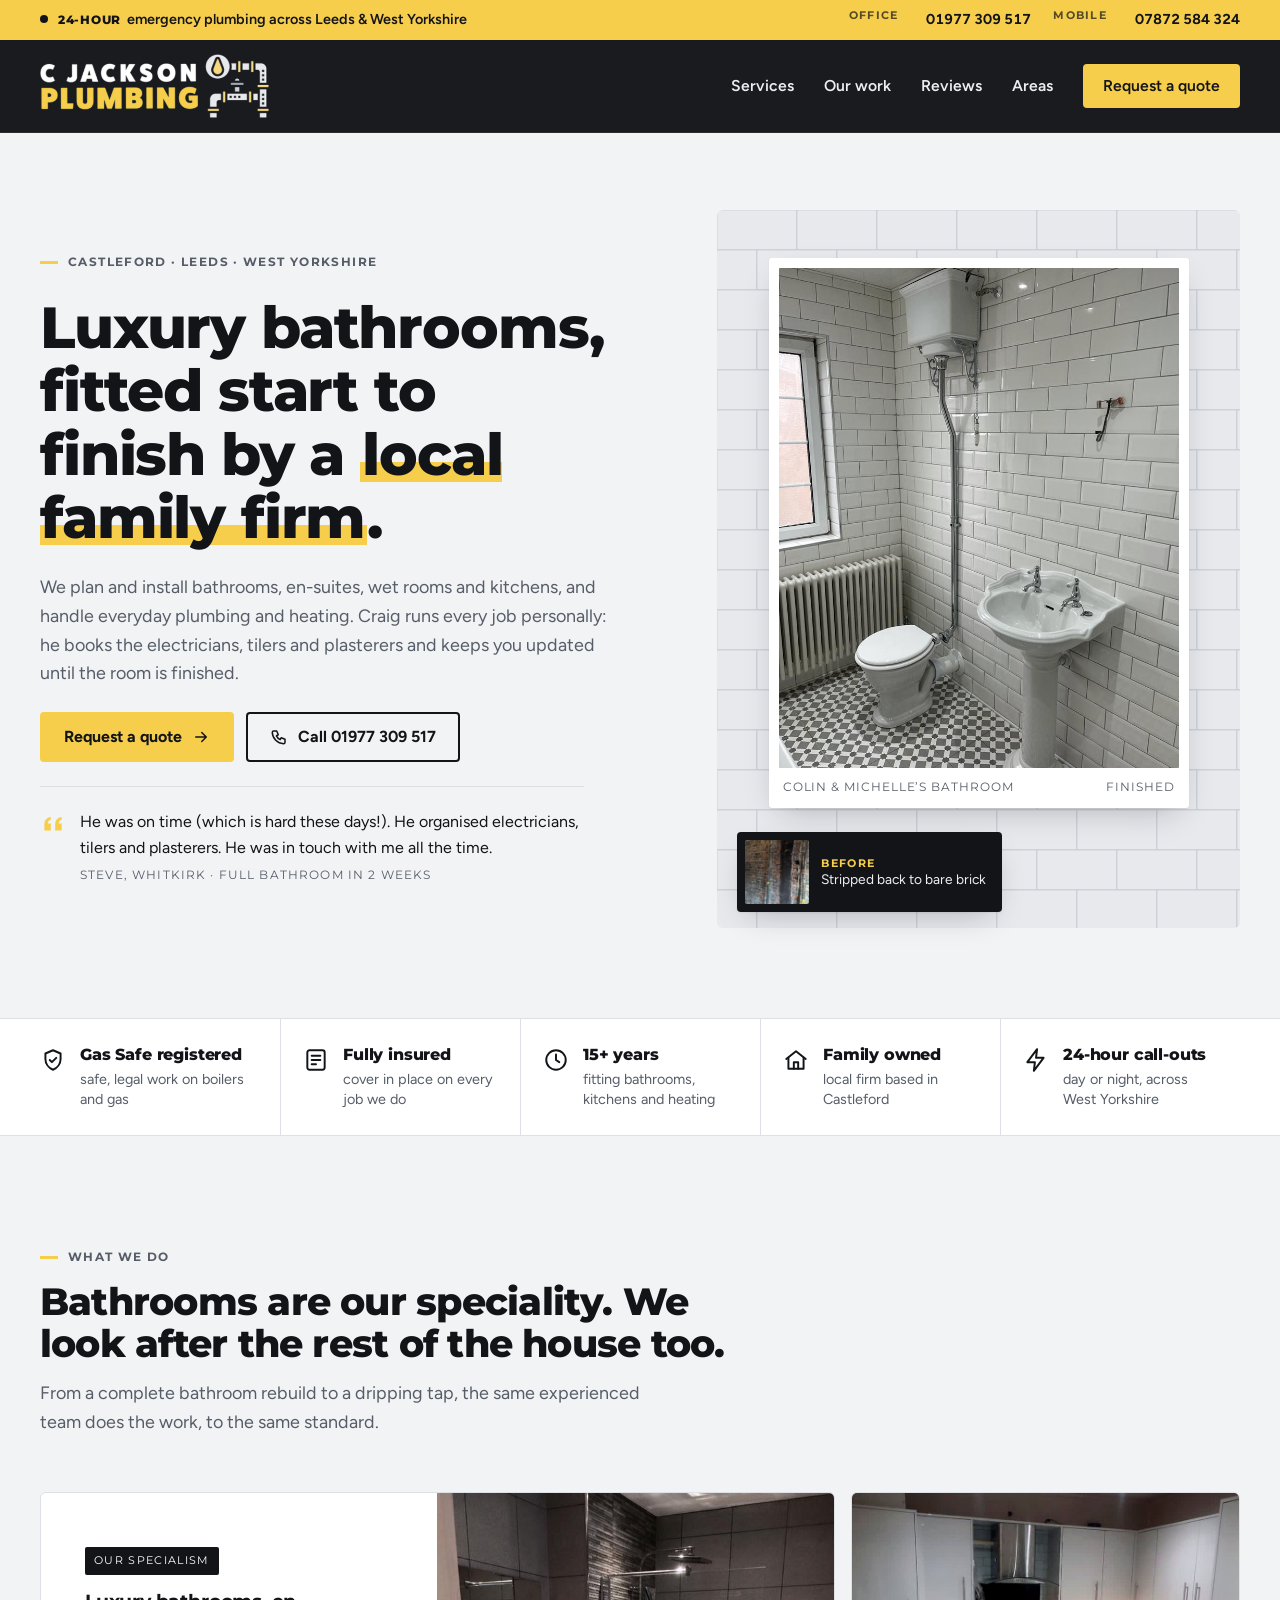
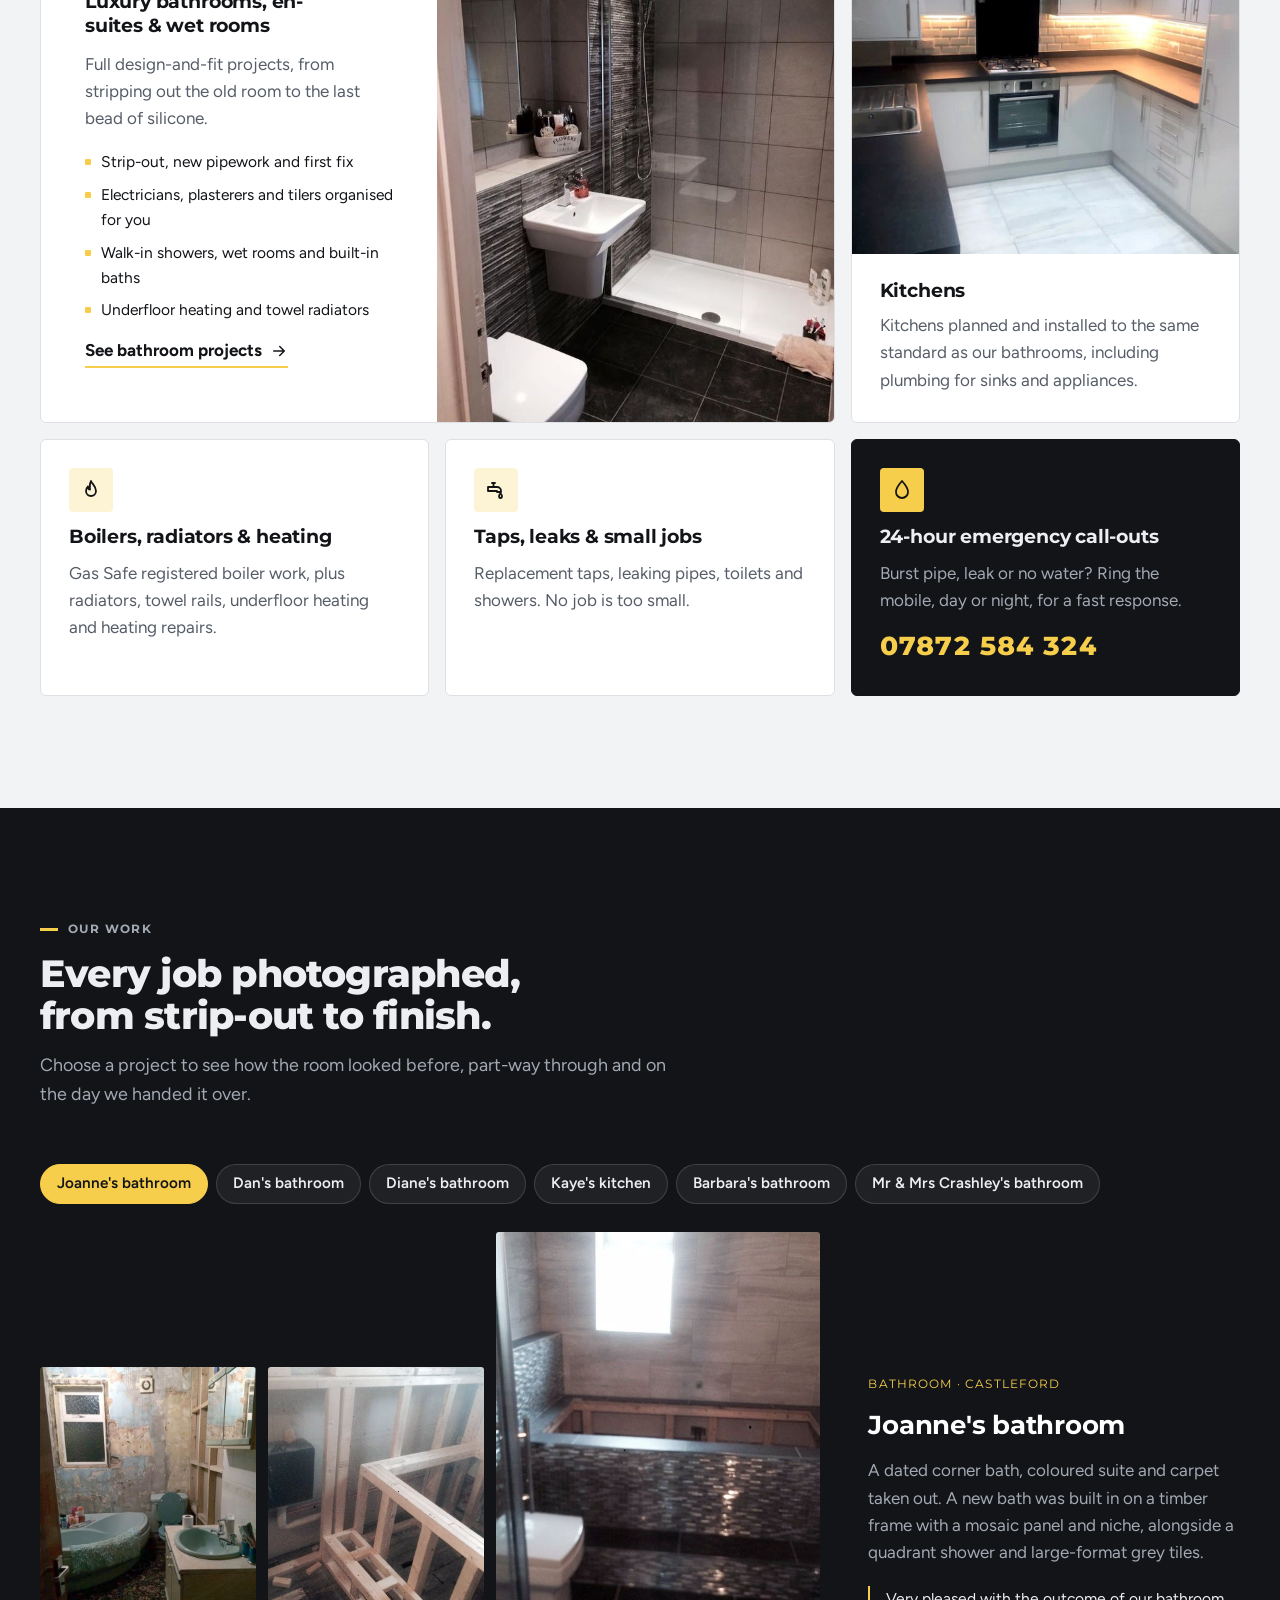
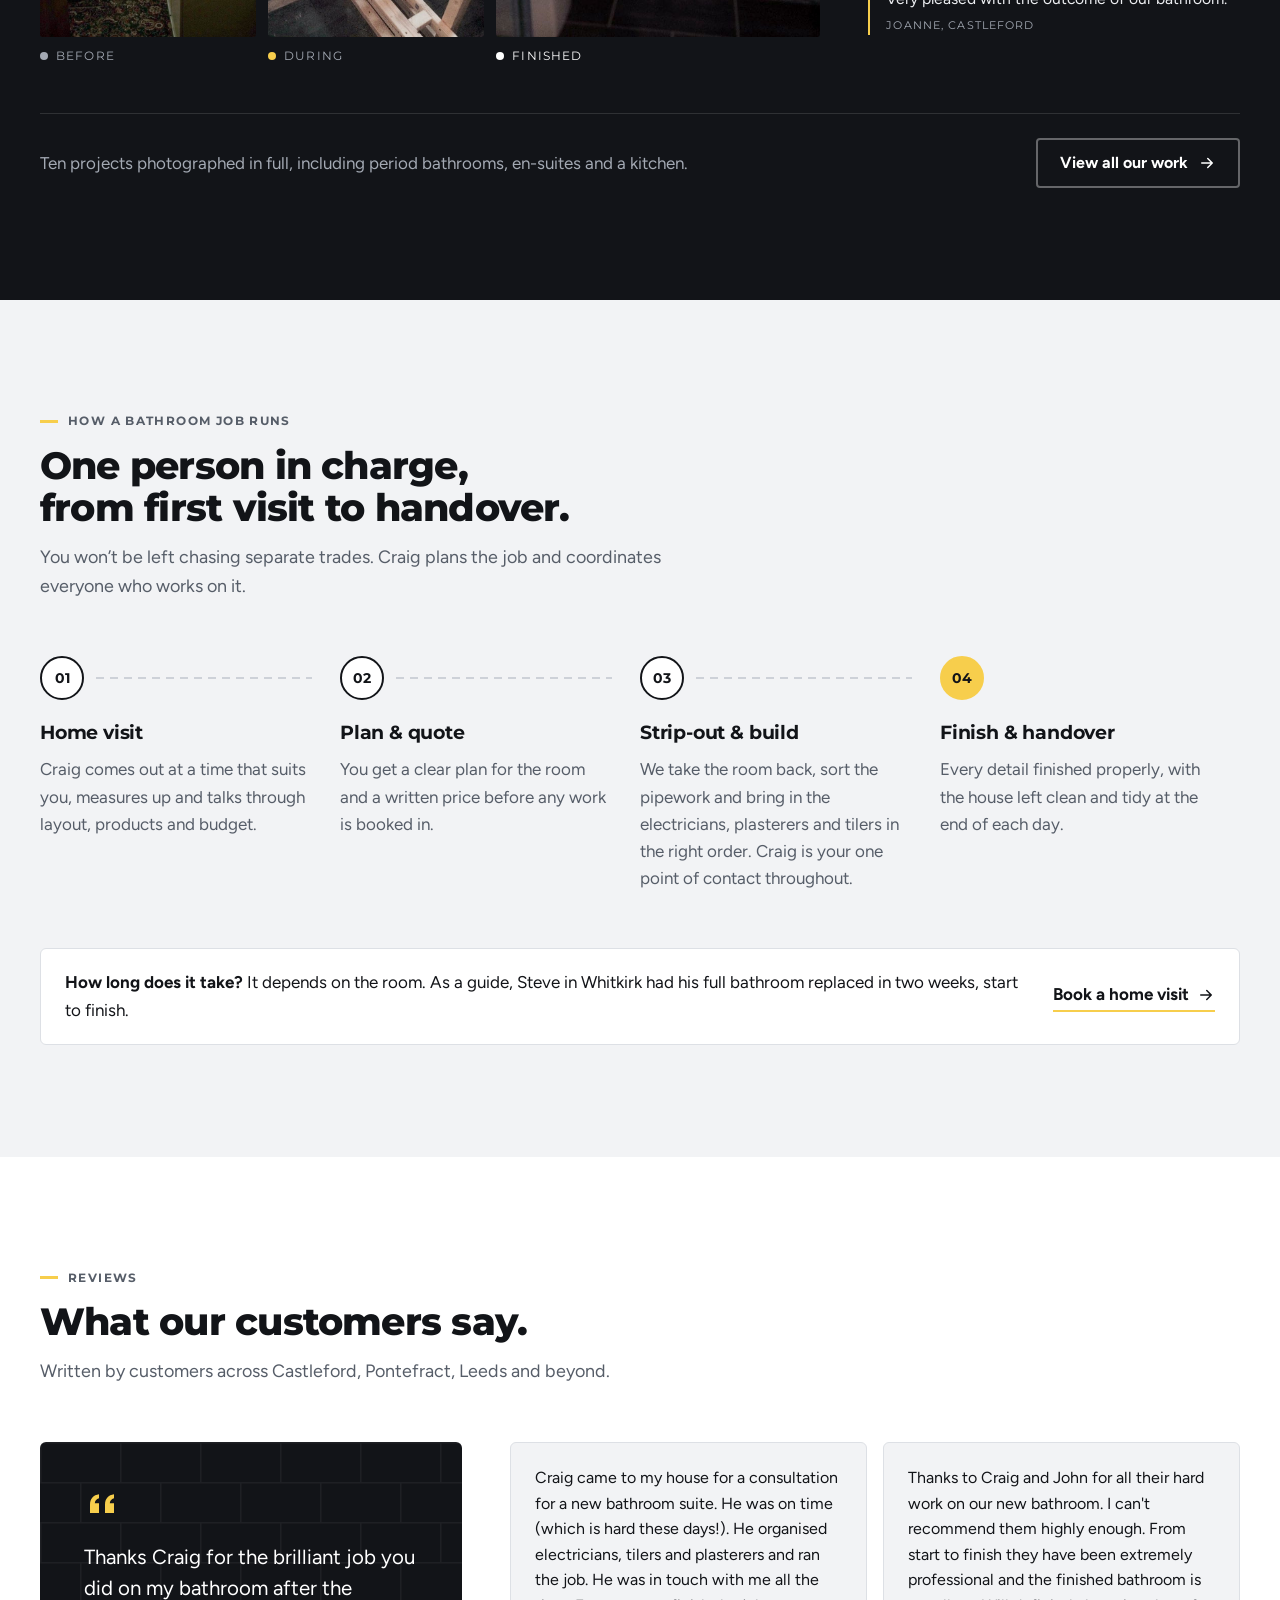
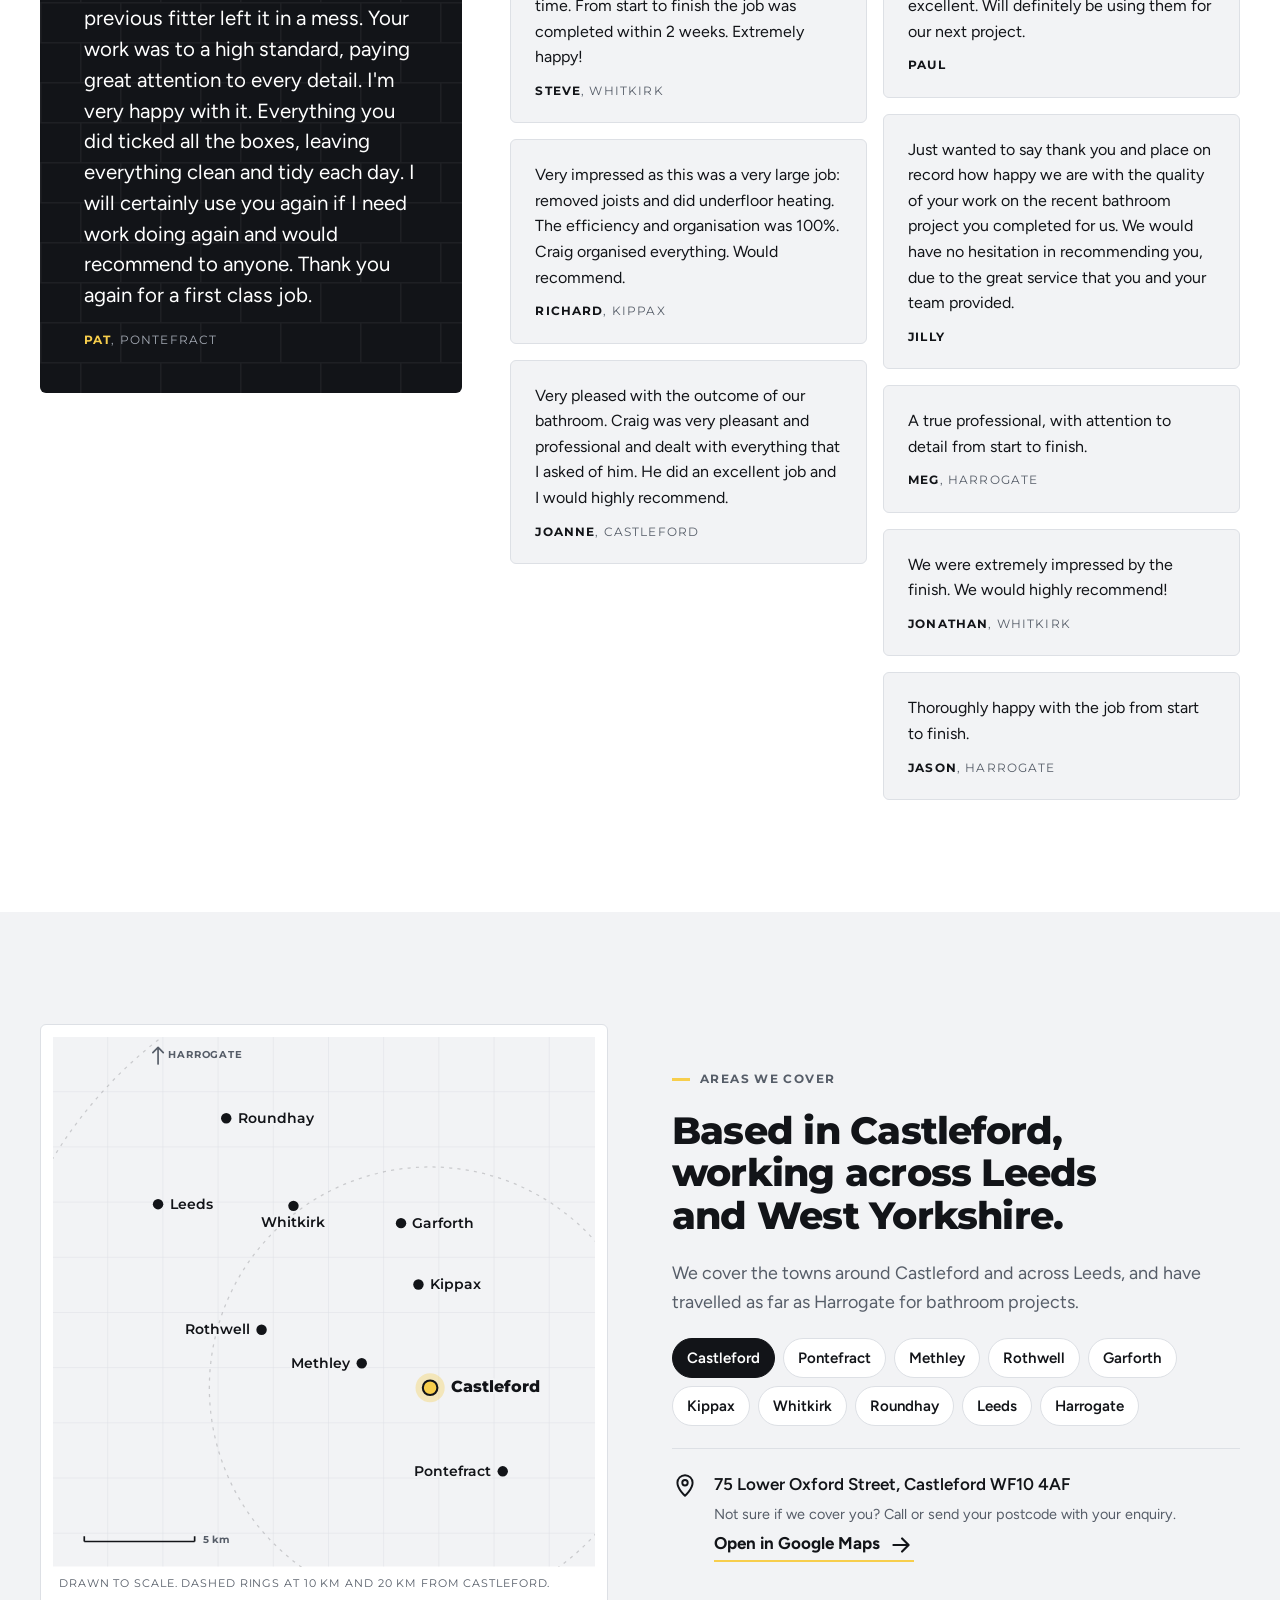
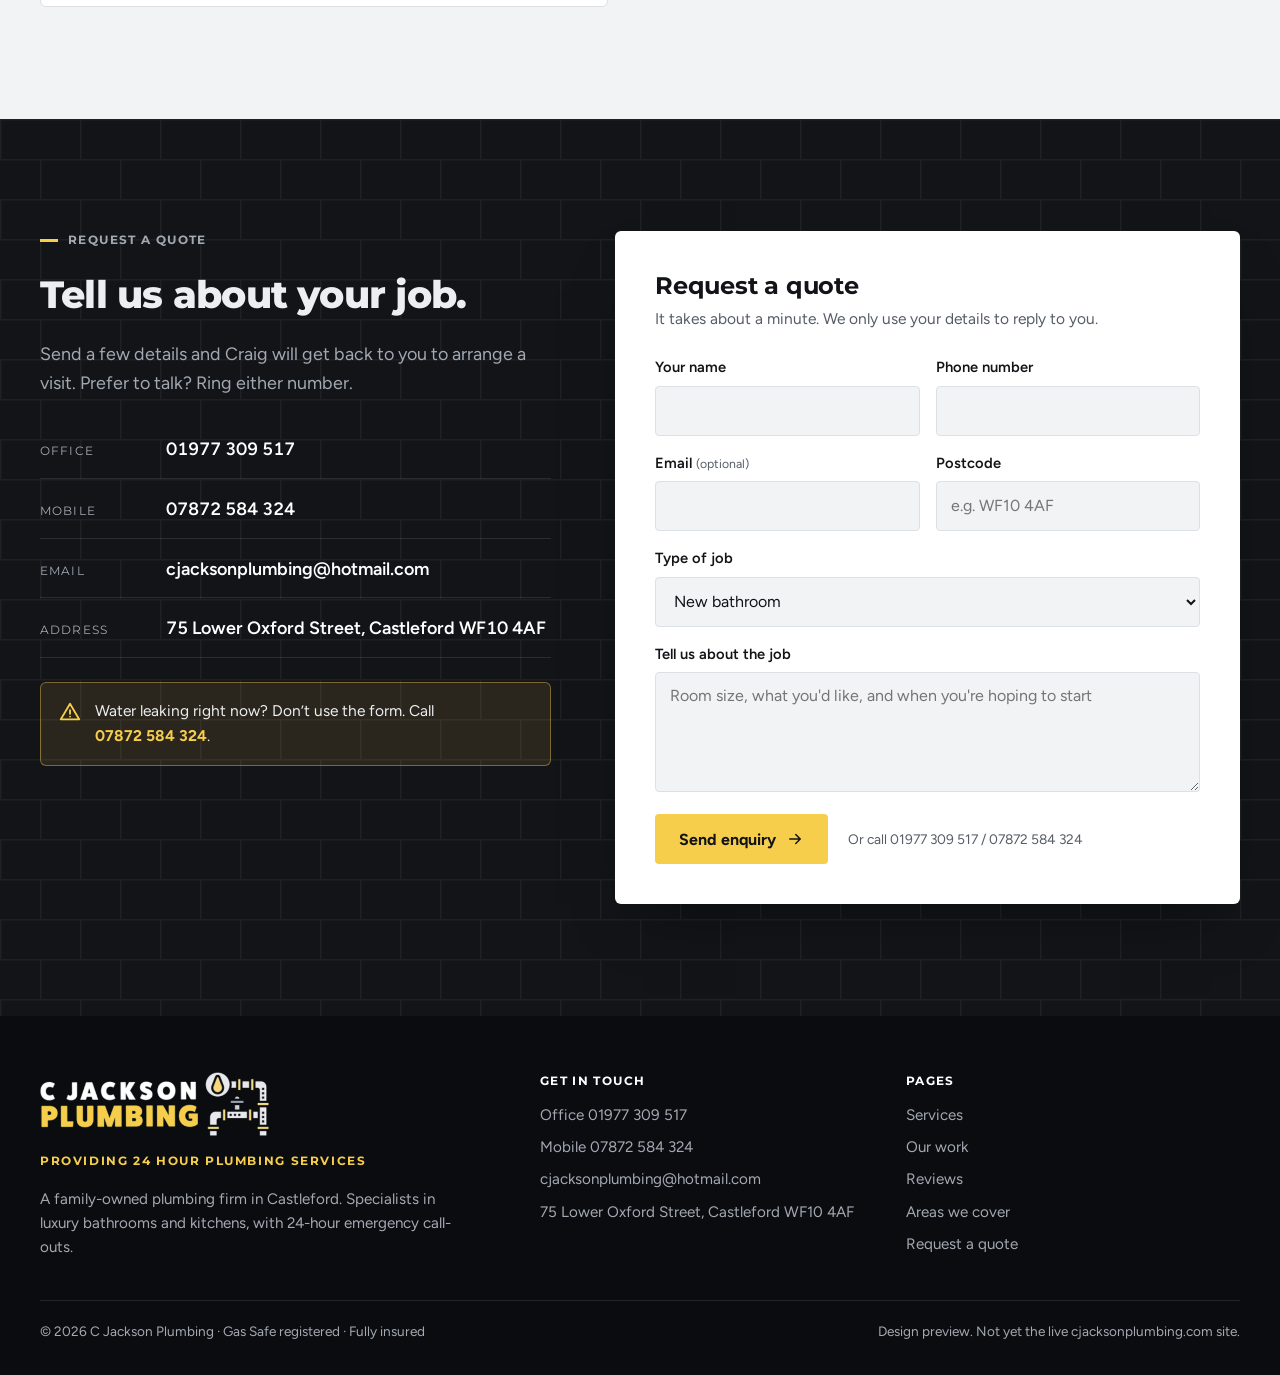
==== index.html @ 9cddb0a6 "C Jackson Plumbing website redesign preview Two-page static site: homepage and work gallery, built a" ====
<!doctype html>
<html lang="en-GB">
<head>
<meta charset="utf-8">
<meta name="viewport" content="width=device-width, initial-scale=1, viewport-fit=cover">
<title>C Jackson Plumbing | Bathroom Fitters &amp; Plumbers in Castleford and Leeds</title>
<meta name="description" content="Family-owned plumbers in Castleford specialising in luxury bathrooms, en-suites, wet rooms and kitchens. Gas Safe registered and fully insured, with over 15 years of experience and 24-hour emergency call-outs across Leeds and West Yorkshire.">
<meta name="theme-color" content="#121418">
<!-- Design preview: remove the robots line below when this goes live on cjacksonplumbing.com -->
<meta name="robots" content="noindex, nofollow">
<link rel="preconnect" href="https://fonts.googleapis.com">
<link rel="preconnect" href="https://fonts.gstatic.com" crossorigin>
<link rel="stylesheet" href="https://fonts.googleapis.com/css2?family=Montserrat:wght@600;700;800&family=Figtree:wght@400;500;600;700&display=swap">
<link rel="icon" type="image/png" sizes="32x32" href="img/brand/favicon-32.png">
<link rel="apple-touch-icon" href="img/brand/icon-180.png">
<meta property="og:type" content="website">
<meta property="og:site_name" content="C Jackson Plumbing">
<meta property="og:title" content="C Jackson Plumbing | Bathroom Fitters &amp; Plumbers in Castleford and Leeds">
<meta property="og:description" content="Family-owned plumbers in Castleford specialising in luxury bathrooms, en-suites, wet rooms and kitchens. Gas Safe registered and fully insured, with over 15 years of experience and 24-hour emergency call-outs across Leeds and West Yorkshire.">
<meta property="og:image" content="https://moodfilms.github.io/cjackson-plumbing-preview/img/brand/og-image.jpg">
<meta property="og:image:width" content="1200">
<meta property="og:image:height" content="630">
<meta name="twitter:card" content="summary_large_image">
<link rel="stylesheet" href="styles.css">
<script type="application/ld+json">{"@context": "https://schema.org", "@type": "Plumber", "name": "C Jackson Plumbing", "url": "https://www.cjacksonplumbing.com/", "telephone": "+441977309517", "email": "cjacksonplumbing@hotmail.com", "description": "Family-owned plumbing firm specialising in luxury bathrooms and kitchens, providing 24-hour emergency plumbing across Leeds and West Yorkshire.", "logo": "https://www.cjacksonplumbing.com/img/brand/cjackson-logo-full.png", "image": "https://www.cjacksonplumbing.com/img/brand/og-image.jpg", "address": {"@type": "PostalAddress", "streetAddress": "75 Lower Oxford Street", "addressLocality": "Castleford", "postalCode": "WF10 4AF", "addressCountry": "GB"}, "openingHoursSpecification": [{"@type": "OpeningHoursSpecification", "dayOfWeek": ["Monday", "Tuesday", "Wednesday", "Thursday", "Friday", "Saturday", "Sunday"], "opens": "00:00", "closes": "23:59"}], "areaServed": ["Castleford", "Pontefract", "Methley", "Rothwell", "Garforth", "Kippax", "Roundhay", "Whitkirk", "Leeds", "West Yorkshire"], "review": [{"@type": "Review", "author": {"@type": "Person", "name": "Pat"}, "reviewBody": "Thanks Craig for the brilliant job you did on my bathroom after the previous fitter left it in a mess. Your work was to a high standard, paying great attention to every detail. I'm very happy with it. Everything you did ticked all the boxes, leaving everything clean and tidy each day. I will certainly use you again if I need work doing again and would recommend to anyone. Thank you again for a first class job."}, {"@type": "Review", "author": {"@type": "Person", "name": "Steve"}, "reviewBody": "Craig came to my house for a consultation for a new bathroom suite. He was on time (which is hard these days!). He organised electricians, tilers and plasterers and ran the job. He was in touch with me all the time. From start to finish the job was completed within 2 weeks. Extremely happy!"}, {"@type": "Review", "author": {"@type": "Person", "name": "Richard"}, "reviewBody": "Very impressed as this was a very large job: removed joists and did underfloor heating. The efficiency and organisation was 100%. Craig organised everything. Would recommend."}]}</script>
</head>
<body>
<div class="topbar">
  <div class="wrap">
    <p class="topbar-msg"><span class="pulse" aria-hidden="true"></span><strong>24-hour</strong>emergency plumbing<span class="hide-sm"> across Leeds &amp; West Yorkshire</span></p>
    <p class="topbar-lines"><span class="hide-sm">Office</span><a class="hide-sm" href="tel:+441977309517">01977 309 517</a> <span class="hide-sm">Mobile</span><a href="tel:+447872584324">07872 584 324</a></p>
  </div>
</div>
<header class="site-header">
  <div class="wrap">
    <a class="logo" href="index.html" aria-label="C Jackson Plumbing, home"><img src="img/brand/cjackson-logo.png" alt="C Jackson Plumbing" width="847" height="237"></a>
    <button class="menu-btn" type="button" aria-expanded="false" aria-controls="site-nav" aria-label="Open menu"><svg viewBox="0 0 24 24" fill="none" stroke="currentColor" stroke-width="2" stroke-linecap="round" aria-hidden="true"><path d="M4 7h16M4 12h16M4 17h16"/></svg></button>
    <nav class="site-nav" id="site-nav" aria-label="Main">
      <a href="#services">Services</a>
      <a href="work.html">Our work</a>
      <a href="#reviews">Reviews</a>
      <a href="#areas">Areas</a>
      <a class="btn btn--brass" href="#contact">Request a quote</a>
    </nav>
  </div>
</header>
<main>
<section class="hero">
  <div class="wrap">
    <div class="hero-copy">
      <span class="eyebrow">Castleford &middot; Leeds &middot; West Yorkshire</span>
      <h1>Luxury bathrooms, fitted start to finish by a <em>local family firm</em>.</h1>
      <p class="hero-lead">We plan and install bathrooms, en-suites, wet rooms and kitchens, and handle everyday plumbing and heating. Craig runs every job personally: he books the electricians, tilers and plasterers and keeps you updated until the room is finished.</p>
      <div class="hero-actions">
        <a class="btn btn--brass" href="#contact">Request a quote <svg viewBox="0 0 24 24" fill="none" stroke="currentColor" stroke-width="2" stroke-linecap="round" stroke-linejoin="round" aria-hidden="true"><path d="M5 12h14M13 6l6 6-6 6"/></svg></a>
        <a class="btn btn--line" href="tel:+441977309517"><svg viewBox="0 0 24 24" fill="none" stroke="currentColor" stroke-width="2" stroke-linecap="round" stroke-linejoin="round" aria-hidden="true"><path d="M5 4h4l2 5-2.5 1.5a11 11 0 0 0 5 5L15 13l5 2v4a2 2 0 0 1-2 2A16 16 0 0 1 3 6a2 2 0 0 1 2-2"/></svg>Call 01977 309 517</a>
      </div>
      <figure class="hero-quote">
        <svg viewBox="0 0 24 24" fill="currentColor" aria-hidden="true"><path d="M4 18v-5.5C4 8.4 6.3 6 10 5.5v2.6C8.2 8.6 7.3 9.8 7.2 11.5H10V18H4Zm10 0v-5.5c0-4.1 2.3-6.5 6-7v2.6c-1.8.5-2.7 1.7-2.8 3.4H20V18h-6Z"/></svg>
        <blockquote style="margin:0"><p>He was on time (which is hard these days!). He organised electricians, tilers and plasterers. He was in touch with me all the time.</p>
        <cite>Steve, Whitkirk &middot; full bathroom in 2 weeks</cite></blockquote>
      </figure>
    </div>
    <div class="hero-wall">
      <figure class="hero-photo">
        <img src="img/colin-michelle-after.jpg" alt="Period-style bathroom with white metro tiles, high-level cistern, column radiator and patterned floor" width="768" height="1024">
        <figcaption><span>Colin &amp; Michelle&rsquo;s bathroom</span><span>Finished</span></figcaption>
      </figure>
      <div class="hero-before">
        <img src="img/colin-michelle-before.jpg" alt="The same room stripped back to bare brick before work began" width="800" height="600">
        <span><b>Before</b>Stripped back to bare brick</span>
      </div>
    </div>
  </div>
</section>

<section class="trust" aria-label="Accreditations and why customers choose us">
  <div class="wrap">
    <ul>
      <li><svg viewBox="0 0 24 24" fill="none" stroke="currentColor" stroke-width="1.8" stroke-linecap="round" stroke-linejoin="round" aria-hidden="true"><path d="M12 3 5 6v5c0 4.5 3 8.4 7 10 4-1.6 7-5.5 7-10V6l-7-3Z"/><path d="m9 12 2 2 4-4"/></svg><strong>Gas Safe registered</strong><span>safe, legal work on boilers and gas</span></li>
      <li><svg viewBox="0 0 24 24" fill="none" stroke="currentColor" stroke-width="1.8" stroke-linecap="round" stroke-linejoin="round" aria-hidden="true"><rect x="4" y="3" width="16" height="18" rx="2"/><path d="M8 8h8M8 12h8M8 16h4"/></svg><strong>Fully insured</strong><span>cover in place on every job we do</span></li>
      <li><svg viewBox="0 0 24 24" fill="none" stroke="currentColor" stroke-width="1.8" stroke-linecap="round" stroke-linejoin="round" aria-hidden="true"><circle cx="12" cy="12" r="9"/><path d="M12 7v5l3 2"/></svg><strong>15+ years</strong><span>fitting bathrooms, kitchens and heating</span></li>
      <li><svg viewBox="0 0 24 24" fill="none" stroke="currentColor" stroke-width="1.8" stroke-linecap="round" stroke-linejoin="round" aria-hidden="true"><path d="M3 11 12 4l9 7"/><path d="M5 10v10h14V10"/><path d="M10 20v-6h4v6"/></svg><strong>Family owned</strong><span>local firm based in Castleford</span></li>
      <li><svg viewBox="0 0 24 24" fill="none" stroke="currentColor" stroke-width="1.8" stroke-linecap="round" stroke-linejoin="round" aria-hidden="true"><path d="M13 2 4 14h7l-1 8 9-12h-7z"/></svg><strong>24-hour call-outs</strong><span>day or night, across West Yorkshire</span></li>
    </ul>
  </div>
</section>

<section class="band" id="services">
  <div class="wrap">
    <div class="section-head">
      <span class="eyebrow">What we do</span>
      <h2>Bathrooms are our speciality. We look after the rest of the house too.</h2>
      <p>From a complete bathroom rebuild to a dripping tap, the same experienced team does the work, to the same standard.</p>
    </div>
    <div class="services">
      <article class="service service--feature">
        <div class="service-body">
          <span class="tag">Our specialism</span>
          <h3>Luxury bathrooms, en-suites &amp; wet rooms</h3>
          <p>Full design-and-fit projects, from stripping out the old room to the last bead of silicone.</p>
          <ul>
            <li>Strip-out, new pipework and first fix</li>
            <li>Electricians, plasterers and tilers organised for you</li>
            <li>Walk-in showers, wet rooms and built-in baths</li>
            <li>Underfloor heating and towel radiators</li>
          </ul>
          <a class="text-link" href="work.html">See bathroom projects <svg viewBox="0 0 24 24" fill="none" stroke="currentColor" stroke-width="2" stroke-linecap="round" stroke-linejoin="round" aria-hidden="true"><path d="M5 12h14M13 6l6 6-6 6"/></svg></a>
        </div>
        <img src="img/shower-room.jpg" alt="Walk-in shower room with glass screen, rainfall shower head and dark textured tiles" width="600" height="800" loading="lazy" decoding="async">
      </article>
      <article class="service service--photo">
        <img src="img/kaye-after.jpg" alt="Finished kitchen with gloss units, metro-tile splashback and under-cabinet lighting" width="1067" height="800" loading="lazy" decoding="async">
        <div class="service-body">
          <h3>Kitchens</h3>
          <p>Kitchens planned and installed to the same standard as our bathrooms, including plumbing for sinks and appliances.</p>
        </div>
      </article>
      <article class="service">
        <span class="service-icon"><svg viewBox="0 0 24 24" fill="none" stroke="currentColor" stroke-width="1.8" stroke-linecap="round" stroke-linejoin="round" aria-hidden="true"><path d="M12 3c1 3 5 5 5 10a5 5 0 0 1-10 0c0-2 1-3.5 2-4.5 0 2 1 3 2 3 0-3-1-5 1-8.5Z"/></svg></span>
        <h3>Boilers, radiators &amp; heating</h3>
        <p>Gas Safe registered boiler work, plus radiators, towel rails, underfloor heating and heating repairs.</p>
      </article>
      <article class="service">
        <span class="service-icon"><svg viewBox="0 0 24 24" fill="none" stroke="currentColor" stroke-width="1.8" stroke-linecap="round" stroke-linejoin="round" aria-hidden="true"><path d="M4 9h9a4 4 0 0 1 4 4v1h-4v-1H4z"/><path d="M8 5h3M9.5 5v4"/><path d="M15 18c0 1 .7 2 1.5 2S18 19 18 18c0-1-1.5-2.5-1.5-2.5S15 17 15 18Z"/></svg></span>
        <h3>Taps, leaks &amp; small jobs</h3>
        <p>Replacement taps, leaking pipes, toilets and showers. No job is too small.</p>
      </article>
      <article class="service service--urgent">
        <span class="service-icon"><svg viewBox="0 0 24 24" fill="none" stroke="currentColor" stroke-width="1.8" stroke-linecap="round" stroke-linejoin="round" aria-hidden="true"><path d="M12 3s6 6.5 6 11a6 6 0 0 1-12 0c0-4.5 6-11 6-11Z"/></svg></span>
        <h3>24-hour emergency call-outs</h3>
        <p>Burst pipe, leak or no water? Ring the mobile, day or night, for a fast response.</p>
        <a class="urgent-number" href="tel:+447872584324">07872 584 324</a>
      </article>
    </div>
  </div>
</section>

<section class="band band--ink" id="work">
  <div class="wrap">
    <div class="section-head">
      <span class="eyebrow">Our work</span>
      <h2>Every job photographed, from strip-out to finish.</h2>
      <p>Choose a project to see how the room looked before, part-way through and on the day we handed it over.</p>
    </div>
    <div class="viewer-tabs" role="tablist" aria-label="Projects">
      <button class="viewer-tab" role="tab" id="tab-joanne" aria-controls="panel-joanne" aria-selected="true" tabindex="0" type="button">Joanne&#x27;s bathroom</button>
      <button class="viewer-tab" role="tab" id="tab-dan" aria-controls="panel-dan" aria-selected="false" tabindex="-1" type="button">Dan&#x27;s bathroom</button>
      <button class="viewer-tab" role="tab" id="tab-diane" aria-controls="panel-diane" aria-selected="false" tabindex="-1" type="button">Diane&#x27;s bathroom</button>
      <button class="viewer-tab" role="tab" id="tab-kaye" aria-controls="panel-kaye" aria-selected="false" tabindex="-1" type="button">Kaye&#x27;s kitchen</button>
      <button class="viewer-tab" role="tab" id="tab-barbara" aria-controls="panel-barbara" aria-selected="false" tabindex="-1" type="button">Barbara&#x27;s bathroom</button>
      <button class="viewer-tab" role="tab" id="tab-crashley" aria-controls="panel-crashley" aria-selected="false" tabindex="-1" type="button">Mr &amp; Mrs Crashley&#x27;s bathroom</button>
    </div>
    <div class="viewer-panel" role="tabpanel" id="panel-joanne" aria-labelledby="tab-joanne" tabindex="0">
      <ol class="stages">
        <li class="stage stage--before"><figure style="margin:0"><img src="img/joanne-before.jpg" alt="Original bathroom with a green corner bath, matching basin and patterned carpet" width="600" height="800"><figcaption class="stage-label"><i></i>Before</figcaption></figure></li>
        <li class="stage stage--during"><figure style="margin:0"><img src="img/joanne-during.jpg" alt="New timber frame built for the bath and boxing, walls boarded" width="1067" height="800"><figcaption class="stage-label"><i></i>During</figcaption></figure></li>
        <li class="stage stage--after"><figure style="margin:0"><img src="img/joanne-after.jpg" alt="Finished bathroom with built-in bath, mosaic panel and grey tiles" width="1067" height="800"><figcaption class="stage-label"><i></i>Finished</figcaption></figure></li>
      </ol>
      <div class="viewer-notes">
        <span class="meta">Bathroom &middot; Castleford</span>
        <h3>Joanne&#x27;s bathroom</h3>
        <p>A dated corner bath, coloured suite and carpet taken out. A new bath was built in on a timber frame with a mosaic panel and niche, alongside a quadrant shower and large-format grey tiles.</p>
        <blockquote>Very pleased with the outcome of our bathroom.<cite>Joanne, Castleford</cite></blockquote>
      </div>
    </div>
    <div class="viewer-panel" role="tabpanel" id="panel-dan" aria-labelledby="tab-dan" tabindex="0" hidden>
      <ol class="stages">
        <li class="stage stage--before"><figure style="margin:0"><img src="img/dan-before.jpg" alt="Bathroom stripped back to bare walls with old adhesive showing" width="768" height="1024" loading="lazy" decoding="async"><figcaption class="stage-label"><i></i>Before</figcaption></figure></li>
        <li class="stage stage--during"><figure style="margin:0"><img src="img/dan-during.jpg" alt="Walls freshly plastered and ready for tiling" width="669" height="990" loading="lazy" decoding="async"><figcaption class="stage-label"><i></i>During</figcaption></figure></li>
        <li class="stage stage--after"><figure style="margin:0"><img src="img/dan-after.jpg" alt="Finished bathroom with back-lit mirror, vanity unit and shower bath" width="768" height="1024" loading="lazy" decoding="async"><figcaption class="stage-label"><i></i>Finished</figcaption></figure></li>
      </ol>
      <div class="viewer-notes">
        <span class="meta">Bathroom</span>
        <h3>Dan&#x27;s bathroom</h3>
        <p>Old tiles stripped and the walls made good, then finished in grey large-format tiles with an L-shaped shower bath and glass screen, a back-lit mirror and a vanity unit.</p>
      </div>
    </div>
    <div class="viewer-panel" role="tabpanel" id="panel-diane" aria-labelledby="tab-diane" tabindex="0" hidden>
      <ol class="stages">
        <li class="stage stage--before"><figure style="margin:0"><img src="img/diane-before.jpg" alt="Original bathroom with red wall tiles and pedestal basin" width="768" height="1024" loading="lazy" decoding="async"><figcaption class="stage-label"><i></i>Before</figcaption></figure></li>
        <li class="stage stage--during"><figure style="margin:0"><img src="img/diane-during.jpg" alt="New studwork framing during the rebuild" width="768" height="1024" loading="lazy" decoding="async"><figcaption class="stage-label"><i></i>During</figcaption></figure></li>
        <li class="stage stage--after"><figure style="margin:0"><img src="img/diane-after.jpg" alt="Finished room with wall-hung basin and concealed-cistern WC" width="449" height="600" loading="lazy" decoding="async"><figcaption class="stage-label"><i></i>Finished</figcaption></figure></li>
      </ol>
      <div class="viewer-notes">
        <span class="meta">Bathroom</span>
        <h3>Diane&#x27;s bathroom</h3>
        <p>Red wall tiles and the old pedestal suite removed and the room rebuilt with new studwork. Finished with a quadrant shower, LED mirror, chrome towel rail and a concealed-cistern WC.</p>
      </div>
    </div>
    <div class="viewer-panel" role="tabpanel" id="panel-kaye" aria-labelledby="tab-kaye" tabindex="0" hidden>
      <ol class="stages">
        <li class="stage stage--before"><figure style="margin:0"><img src="img/kaye-before.jpg" alt="Kitchen stripped back to bare brick" width="768" height="1024" loading="lazy" decoding="async"><figcaption class="stage-label"><i></i>Before</figcaption></figure></li>
        <li class="stage stage--during"><figure style="margin:0"><img src="img/kaye-during.jpg" alt="Walls re-boarded with the room ready for fitting" width="1024" height="768" loading="lazy" decoding="async"><figcaption class="stage-label"><i></i>During</figcaption></figure></li>
        <li class="stage stage--after"><figure style="margin:0"><img src="img/kaye-after.jpg" alt="Finished kitchen with gloss units, metro-tile splashback and under-cabinet lights" width="1067" height="800" loading="lazy" decoding="async"><figcaption class="stage-label"><i></i>Finished</figcaption></figure></li>
      </ol>
      <div class="viewer-notes">
        <span class="meta">Kitchen</span>
        <h3>Kaye&#x27;s kitchen</h3>
        <p>Taken back to brick and fully re-boarded before fitting a new kitchen with a metro-tile splashback and under-cabinet lighting. A new shower room was added off the kitchen in the same job.</p>
      </div>
    </div>
    <div class="viewer-panel" role="tabpanel" id="panel-barbara" aria-labelledby="tab-barbara" tabindex="0" hidden>
      <ol class="stages">
        <li class="stage stage--before"><figure style="margin:0"><img src="img/barbara-before.jpg" alt="Bathroom stripped to floorboards with old pipework exposed" width="800" height="600" loading="lazy" decoding="async"><figcaption class="stage-label"><i></i>Before</figcaption></figure></li>
        <li class="stage stage--during"><figure style="margin:0"><img src="img/barbara-during.jpg" alt="Walls prepared during the rebuild" width="600" height="800" loading="lazy" decoding="async"><figcaption class="stage-label"><i></i>During</figcaption></figure></li>
        <li class="stage stage--after"><figure style="margin:0"><img src="img/barbara-after.jpg" alt="Finished bathroom with grey combination vanity unit and marble-effect tiles" width="800" height="600" loading="lazy" decoding="async"><figcaption class="stage-label"><i></i>Finished</figcaption></figure></li>
      </ol>
      <div class="viewer-notes">
        <span class="meta">Bathroom</span>
        <h3>Barbara&#x27;s bathroom</h3>
        <p>Stripped right back to the floorboards, then finished with marble-effect wall tiles, a combination vanity and WC unit, a tall chrome towel radiator and wood-effect flooring.</p>
      </div>
    </div>
    <div class="viewer-panel" role="tabpanel" id="panel-crashley" aria-labelledby="tab-crashley" tabindex="0" hidden>
      <ol class="stages">
        <li class="stage stage--before"><figure style="margin:0"><img src="img/crashley-before.jpg" alt="Bathroom with the old tiles removed and walls exposed" width="600" height="800" loading="lazy" decoding="async"><figcaption class="stage-label"><i></i>Before</figcaption></figure></li>
        <li class="stage stage--during"><figure style="margin:0"><img src="img/crashley-during.jpg" alt="New towel rail fitted while the walls are prepared" width="600" height="800" loading="lazy" decoding="async"><figcaption class="stage-label"><i></i>During</figcaption></figure></li>
        <li class="stage stage--after"><figure style="margin:0"><img src="img/crashley-after.jpg" alt="Finished bathroom with long white vanity unit under the window" width="480" height="640" loading="lazy" decoding="async"><figcaption class="stage-label"><i></i>Finished</figcaption></figure></li>
      </ol>
      <div class="viewer-notes">
        <span class="meta">Bathroom</span>
        <h3>Mr &amp; Mrs Crashley&#x27;s bathroom</h3>
        <p>Old stone-effect tiles and fittings removed, then a full refit with large-format porcelain, a long combination vanity and WC unit, a designer towel rail and a shower enclosure.</p>
      </div>
    </div>
    <div class="viewer-foot">
      <p>Ten projects photographed in full, including period bathrooms, en-suites and a kitchen.</p>
      <a class="btn btn--line-light" href="work.html">View all our work <svg viewBox="0 0 24 24" fill="none" stroke="currentColor" stroke-width="2" stroke-linecap="round" stroke-linejoin="round" aria-hidden="true"><path d="M5 12h14M13 6l6 6-6 6"/></svg></a>
    </div>
  </div>
</section>

<section class="band" id="process">
  <div class="wrap">
    <div class="section-head">
      <span class="eyebrow">How a bathroom job runs</span>
      <h2>One person in charge, from first visit to handover.</h2>
      <p>You won&rsquo;t be left chasing separate trades. Craig plans the job and coordinates everyone who works on it.</p>
    </div>
    <ol class="steps">
      <li class="step"><div class="step-num"><b>01</b></div><h3>Home visit</h3><p>Craig comes out at a time that suits you, measures up and talks through layout, products and budget.</p></li>
      <li class="step"><div class="step-num"><b>02</b></div><h3>Plan &amp; quote</h3><p>You get a clear plan for the room and a written price before any work is booked in.</p></li>
      <li class="step"><div class="step-num"><b>03</b></div><h3>Strip-out &amp; build</h3><p>We take the room back, sort the pipework and bring in the electricians, plasterers and tilers in the right order. Craig is your one point of contact throughout.</p></li>
      <li class="step"><div class="step-num"><b>04</b></div><h3>Finish &amp; handover</h3><p>Every detail finished properly, with the house left clean and tidy at the end of each day.</p></li>
    </ol>
    <div class="process-note">
      <p><strong>How long does it take?</strong> It depends on the room. As a guide, Steve in Whitkirk had his full bathroom replaced in two weeks, start to finish.</p>
      <a class="text-link" href="#contact">Book a home visit <svg viewBox="0 0 24 24" fill="none" stroke="currentColor" stroke-width="2" stroke-linecap="round" stroke-linejoin="round" aria-hidden="true"><path d="M5 12h14M13 6l6 6-6 6"/></svg></a>
    </div>
  </div>
</section>

<section class="band band--white" id="reviews">
  <div class="wrap">
    <div class="section-head">
      <span class="eyebrow">Reviews</span>
      <h2>What our customers say.</h2>
      <p>Written by customers across Castleford, Pontefract, Leeds and beyond.</p>
    </div>
    <div class="reviews">
      <figure class="review-feature" style="margin:0">
        <svg viewBox="0 0 24 24" fill="currentColor" aria-hidden="true"><path d="M4 18v-5.5C4 8.4 6.3 6 10 5.5v2.6C8.2 8.6 7.3 9.8 7.2 11.5H10V18H4Zm10 0v-5.5c0-4.1 2.3-6.5 6-7v2.6c-1.8.5-2.7 1.7-2.8 3.4H20V18h-6Z"/></svg>
        <blockquote style="margin:0"><p>Thanks Craig for the brilliant job you did on my bathroom after the previous fitter left it in a mess. Your work was to a high standard, paying great attention to every detail. I&#x27;m very happy with it. Everything you did ticked all the boxes, leaving everything clean and tidy each day. I will certainly use you again if I need work doing again and would recommend to anyone. Thank you again for a first class job.</p></blockquote>
        <footer><b>Pat</b>, Pontefract</footer>
      </figure>
      <div class="review-grid">
        <figure class="review"><blockquote style="margin:0"><p>Craig came to my house for a consultation for a new bathroom suite. He was on time (which is hard these days!). He organised electricians, tilers and plasterers and ran the job. He was in touch with me all the time. From start to finish the job was completed within 2 weeks. Extremely happy!</p></blockquote><footer><b>Steve</b>, Whitkirk</footer></figure>
        <figure class="review"><blockquote style="margin:0"><p>Very impressed as this was a very large job: removed joists and did underfloor heating. The efficiency and organisation was 100%. Craig organised everything. Would recommend.</p></blockquote><footer><b>Richard</b>, Kippax</footer></figure>
        <figure class="review"><blockquote style="margin:0"><p>Very pleased with the outcome of our bathroom. Craig was very pleasant and professional and dealt with everything that I asked of him. He did an excellent job and I would highly recommend.</p></blockquote><footer><b>Joanne</b>, Castleford</footer></figure>
        <figure class="review"><blockquote style="margin:0"><p>Thanks to Craig and John for all their hard work on our new bathroom. I can&#x27;t recommend them highly enough. From start to finish they have been extremely professional and the finished bathroom is excellent. Will definitely be using them for our next project.</p></blockquote><footer><b>Paul</b></footer></figure>
        <figure class="review"><blockquote style="margin:0"><p>Just wanted to say thank you and place on record how happy we are with the quality of your work on the recent bathroom project you completed for us. We would have no hesitation in recommending you, due to the great service that you and your team provided.</p></blockquote><footer><b>Jilly</b></footer></figure>
        <figure class="review"><blockquote style="margin:0"><p>A true professional, with attention to detail from start to finish.</p></blockquote><footer><b>Meg</b>, Harrogate</footer></figure>
        <figure class="review"><blockquote style="margin:0"><p>We were extremely impressed by the finish. We would highly recommend!</p></blockquote><footer><b>Jonathan</b>, Whitkirk</footer></figure>
        <figure class="review"><blockquote style="margin:0"><p>Thoroughly happy with the job from start to finish.</p></blockquote><footer><b>Jason</b>, Harrogate</footer></figure>
      </div>
    </div>
  </div>
</section>

<section class="band" id="areas">
  <div class="wrap areas">
    <figure class="map-card" style="margin:0">
      <svg viewBox="0 0 520 508" role="img" aria-labelledby="map-title map-desc">
<title id="map-title">Service area map</title>
<desc id="map-desc">Towns covered around Leeds and West Yorkshire, drawn to scale, with the Castleford base highlighted.</desc>
<defs><pattern id="g" width="52.95" height="52.95" patternUnits="userSpaceOnUse"><path d="M52.95 0V52.95M0 52.95H52.95" stroke="#dde0e5" stroke-width="1" fill="none"/></pattern></defs>
<rect width="520" height="508" fill="#f2f3f5"/><rect width="520" height="508" fill="url(#g)"/>
<circle cx="361.8" cy="336.5" r="211.8" fill="none" stroke="#121418" stroke-opacity=".18" stroke-dasharray="3 5" stroke-width="1.2"/>
<circle cx="361.8" cy="336.5" r="423.6" fill="none" stroke="#121418" stroke-opacity=".18" stroke-dasharray="3 5" stroke-width="1.2"/>
<circle cx="100.8" cy="160.4" r="5" fill="#121418"/>
<text x="111.8" y="164.9" text-anchor="start" font-family="Montserrat, sans-serif" font-size="13" font-weight="600" fill="#121418" paint-order="stroke" stroke="#f2f3f5" stroke-width="4" stroke-linejoin="round">Leeds</text>
<circle cx="166.2" cy="77.9" r="5" fill="#121418"/>
<text x="177.2" y="82.4" text-anchor="start" font-family="Montserrat, sans-serif" font-size="13" font-weight="600" fill="#121418" paint-order="stroke" stroke="#f2f3f5" stroke-width="4" stroke-linejoin="round">Roundhay</text>
<circle cx="230.7" cy="162.0" r="5" fill="#121418"/>
<text x="230.7" y="182.0" text-anchor="middle" font-family="Montserrat, sans-serif" font-size="13" font-weight="600" fill="#121418" paint-order="stroke" stroke="#f2f3f5" stroke-width="4" stroke-linejoin="round">Whitkirk</text>
<circle cx="333.9" cy="178.6" r="5" fill="#121418"/>
<text x="344.9" y="183.1" text-anchor="start" font-family="Montserrat, sans-serif" font-size="13" font-weight="600" fill="#121418" paint-order="stroke" stroke="#f2f3f5" stroke-width="4" stroke-linejoin="round">Garforth</text>
<circle cx="350.6" cy="237.5" r="5" fill="#121418"/>
<text x="361.6" y="242.0" text-anchor="start" font-family="Montserrat, sans-serif" font-size="13" font-weight="600" fill="#121418" paint-order="stroke" stroke="#f2f3f5" stroke-width="4" stroke-linejoin="round">Kippax</text>
<circle cx="200.1" cy="280.9" r="5" fill="#121418"/>
<text x="189.1" y="285.4" text-anchor="end" font-family="Montserrat, sans-serif" font-size="13" font-weight="600" fill="#121418" paint-order="stroke" stroke="#f2f3f5" stroke-width="4" stroke-linejoin="round">Rothwell</text>
<circle cx="296.2" cy="313.0" r="5" fill="#121418"/>
<text x="285.2" y="317.5" text-anchor="end" font-family="Montserrat, sans-serif" font-size="13" font-weight="600" fill="#121418" paint-order="stroke" stroke="#f2f3f5" stroke-width="4" stroke-linejoin="round">Methley</text>
<circle cx="361.8" cy="336.5" r="14" fill="#f7ce4c" fill-opacity=".35"/><circle cx="361.8" cy="336.5" r="7" fill="#f7ce4c" stroke="#121418" stroke-width="2"/>
<text x="381.8" y="341.0" text-anchor="start" font-family="Montserrat, sans-serif" font-size="15" font-weight="800" fill="#121418" paint-order="stroke" stroke="#f2f3f5" stroke-width="4" stroke-linejoin="round">Castleford</text>
<circle cx="431.5" cy="416.7" r="5" fill="#121418"/>
<text x="420.5" y="421.2" text-anchor="end" font-family="Montserrat, sans-serif" font-size="13" font-weight="600" fill="#121418" paint-order="stroke" stroke="#f2f3f5" stroke-width="4" stroke-linejoin="round">Pontefract</text>
<path d="M100.8 26V10M95.8 15l5-5 5 5" stroke="#565d68" stroke-width="1.6" fill="none" stroke-linecap="round" stroke-linejoin="round"/>
<text x="110.8" y="20" font-family="Montserrat, sans-serif" font-weight="700" font-size="9.5" letter-spacing=".08em" fill="#565d68">HARROGATE</text>
<path d="M30 484h105.9M30 479v5M135.9 479v5" stroke="#121418" stroke-width="1.6" fill="none"/>
<text x="143.9" y="485" font-family="Montserrat, sans-serif" font-weight="700" font-size="9.5" fill="#565d68">5 km</text>
</svg>
      <figcaption>Drawn to scale. Dashed rings at 10 km and 20 km from Castleford.</figcaption>
    </figure>
    <div class="areas-copy">
      <span class="eyebrow">Areas we cover</span>
      <h2>Based in Castleford, working across Leeds and West Yorkshire.</h2>
      <p>We cover the towns around Castleford and across Leeds, and have travelled as far as Harrogate for bathroom projects.</p>
      <ul class="chips">
        <li class="is-base">Castleford</li><li>Pontefract</li><li>Methley</li><li>Rothwell</li><li>Garforth</li><li>Kippax</li><li>Whitkirk</li><li>Roundhay</li><li>Leeds</li><li>Harrogate</li>
      </ul>
      <div class="base-card">
        <svg viewBox="0 0 24 24" fill="none" stroke="currentColor" stroke-width="1.8" stroke-linecap="round" stroke-linejoin="round" aria-hidden="true"><path d="M12 21s7-6.2 7-12a7 7 0 0 0-14 0c0 5.8 7 12 7 12Z"/><circle cx="12" cy="9" r="2.5"/></svg>
        <address>75 Lower Oxford Street, Castleford WF10 4AF</address>
        <span>Not sure if we cover you? Call or send your postcode with your enquiry.</span>
        <a class="text-link" href="https://www.google.com/maps/search/?api=1&query=75+Lower+Oxford+Street+Castleford+WF10+4AF" target="_blank" rel="noopener">Open in Google Maps <svg viewBox="0 0 24 24" fill="none" stroke="currentColor" stroke-width="2" stroke-linecap="round" stroke-linejoin="round" aria-hidden="true"><path d="M5 12h14M13 6l6 6-6 6"/></svg></a>
      </div>
    </div>
  </div>
</section>

<section class="band contact" id="contact">
  <div class="wrap">
    <div class="contact-copy">
      <span class="eyebrow">Request a quote</span>
      <h2>Tell us about your job.</h2>
      <p>Send a few details and Craig will get back to you to arrange a visit. Prefer to talk? Ring either number.</p>
      <ul class="contact-lines">
        <li><span>Office</span><a href="tel:+441977309517">01977 309 517</a></li>
        <li><span>Mobile</span><a href="tel:+447872584324">07872 584 324</a></li>
        <li><span>Email</span><a href="mailto:cjacksonplumbing@hotmail.com">cjacksonplumbing@hotmail.com</a></li>
        <li><span>Address</span><address>75 Lower Oxford Street, Castleford WF10 4AF</address></li>
      </ul>
      <div class="urgent-note"><svg viewBox="0 0 24 24" fill="none" stroke="currentColor" stroke-width="2" stroke-linecap="round" stroke-linejoin="round" aria-hidden="true"><path d="M12 3 2 20h20L12 3Z"/><path d="M12 10v4M12 17h.01"/></svg><p>Water leaking right now? Don&rsquo;t use the form. Call <a href="tel:+447872584324">07872 584 324</a>.</p></div>
    </div>
    <div class="form-card">
      <h3>Request a quote</h3>
      <p>It takes about a minute. We only use your details to reply to you.</p>
      <form id="quote-form" class="form-grid" novalidate>
        <div class="field"><label for="f-name">Your name</label><input id="f-name" name="name" autocomplete="name" required></div>
        <div class="field"><label for="f-phone">Phone number</label><input id="f-phone" name="phone" type="tel" autocomplete="tel" inputmode="tel" required></div>
        <div class="field"><label for="f-email">Email <small>(optional)</small></label><input id="f-email" name="email" type="email" autocomplete="email"></div>
        <div class="field"><label for="f-postcode">Postcode</label><input id="f-postcode" name="postcode" autocomplete="postal-code" required placeholder="e.g. WF10 4AF"></div>
        <div class="field field--full"><label for="f-job">Type of job</label>
          <select id="f-job" name="job" required>
            <option value="New bathroom">New bathroom</option>
            <option value="En-suite or wet room">En-suite or wet room</option>
            <option value="Kitchen">Kitchen</option>
            <option value="Heating or radiators">Heating or radiators</option>
            <option value="Taps, leak or small job">Taps, leak or small job</option>
            <option value="Something else">Something else</option>
          </select></div>
        <div class="field field--full"><label for="f-message">Tell us about the job</label><textarea id="f-message" name="message" required placeholder="Room size, what you'd like, and when you're hoping to start"></textarea></div>
        <div class="form-actions">
          <button class="btn btn--brass" type="submit">Send enquiry <svg viewBox="0 0 24 24" fill="none" stroke="currentColor" stroke-width="2" stroke-linecap="round" stroke-linejoin="round" aria-hidden="true"><path d="M5 12h14M13 6l6 6-6 6"/></svg></button>
          <p>Or call 01977 309 517 / 07872 584 324</p>
        </div>
        <p class="form-status" id="form-status" role="status" hidden>Your email app should now open with your details filled in. Press send there to reach us. If nothing opened, email cjacksonplumbing@hotmail.com or call 07872 584 324.</p>
      </form>
    </div>
  </div>
</section>
</main>
<footer class="site-footer">
  <div class="wrap">
    <div class="footer-grid">
      <div class="footer-about">
        <a class="logo" href="index.html" aria-label="C Jackson Plumbing, home"><img src="img/brand/cjackson-logo.png" alt="C Jackson Plumbing" width="847" height="237"></a>
        <p class="footer-tagline">Providing 24 hour plumbing services</p>
        <p>A family-owned plumbing firm in Castleford. Specialists in luxury bathrooms and kitchens, with 24-hour emergency call-outs.</p>
      </div>
      <div>
        <h4>Get in touch</h4>
        <ul>
          <li><a href="tel:+441977309517">Office 01977 309 517</a></li>
          <li><a href="tel:+447872584324">Mobile 07872 584 324</a></li>
          <li><a href="mailto:cjacksonplumbing@hotmail.com">cjacksonplumbing@hotmail.com</a></li>
          <li>75 Lower Oxford Street, Castleford WF10 4AF</li>
        </ul>
      </div>
      <div>
        <h4>Pages</h4>
        <ul>
          <li><a href="#services">Services</a></li>
          <li><a href="work.html">Our work</a></li>
          <li><a href="#reviews">Reviews</a></li>
          <li><a href="#areas">Areas we cover</a></li>
          <li><a href="#contact">Request a quote</a></li>
        </ul>
      </div>
    </div>
    <div class="footer-base">
      <p>&copy; 2026 C Jackson Plumbing &middot; Gas Safe registered &middot; Fully insured<!-- Add: Gas Safe Reg. No. ###### --></p>
      <p>Design preview. Not yet the live cjacksonplumbing.com site.</p>
    </div>
  </div>
</footer>
<div class="callbar" aria-label="Quick contact">
  <a class="btn btn--line" href="tel:+447872584324"><svg viewBox="0 0 24 24" fill="none" stroke="currentColor" stroke-width="2" stroke-linecap="round" stroke-linejoin="round" aria-hidden="true"><path d="M5 4h4l2 5-2.5 1.5a11 11 0 0 0 5 5L15 13l5 2v4a2 2 0 0 1-2 2A16 16 0 0 1 3 6a2 2 0 0 1 2-2"/></svg>Call Craig</a>
  <a class="btn btn--brass" href="#contact">Get a quote</a>
</div>
<script src="site.js"></script>
</body>
</html>
---- styles.css ----
/* Layout: a tiled-wall hero, then alternating porcelain, white and slate bands on a 1200px column.
   Palette: slate (dark tile), porcelain, grout, and the firm's existing yellow as a fitting-brass accent. */
:root {
  /* Brand: taken from the C Jackson logo. Charcoal ground, logo yellow, pipe-grey neutrals. */
  --ink: #121418;
  --ink-2: #0b0c0f;
  --ink-soft: #262a31;
  --porcelain: #f2f3f5;
  --white: #ffffff;
  --tile: #e7e9ed;
  --grout: #cdd1d8;
  --line: #dde0e5;
  --muted: #565d68;
  --on-ink: #eceef1;
  --on-ink-muted: #a3a9b3;
  --brass: #f7ce4c;
  --brass-hover: #ffda6b;
  --brass-wash: #fdf4d6;

  /* Montserrat matches the logo lettering; Figtree keeps long copy easy to read. */
  --display: "Montserrat", "Helvetica Neue", Arial, sans-serif;
  --body: "Figtree", system-ui, -apple-system, "Segoe UI", Roboto, sans-serif;
  --mono: "Montserrat", "Helvetica Neue", Arial, sans-serif;

  --fs-hero: clamp(2.25rem, 4.5vw, 3.85rem);
  --fs-h2: clamp(1.75rem, 3vw, 2.5rem);
  --fs-h3: 1.2rem;
  --fs-lead: clamp(1.075rem, 1.4vw, 1.2rem);
  --fs-body: 1.0625rem;
  --fs-small: 0.9rem;
  --fs-label: 0.72rem;

  --max: 1200px;
  --gutter: 20px;
  --band: clamp(64px, 9vw, 112px);
  --radius: 6px;
  --shadow: 0 1px 2px rgba(18, 20, 24, 0.06), 0 12px 32px -12px rgba(18, 20, 24, 0.28);

  --tiles-light: url("data:image/svg+xml,%3Csvg xmlns='http://www.w3.org/2000/svg' width='80' height='80'%3E%3Cpath d='M0 .75H80M0 40.75H80M.75 0V40M40.75 40V80' stroke='%23cdd1d8' stroke-width='1.5' fill='none'/%3E%3C/svg%3E");
  --tiles-dark: url("data:image/svg+xml,%3Csvg xmlns='http://www.w3.org/2000/svg' width='80' height='80'%3E%3Cpath d='M0 .75H80M0 40.75H80M.75 0V40M40.75 40V80' stroke='%23ffffff' stroke-opacity='.05' stroke-width='1.5' fill='none'/%3E%3C/svg%3E");
}

*, *::before, *::after { box-sizing: border-box; }
html { scroll-behavior: smooth; scroll-padding-top: 104px; -webkit-text-size-adjust: 100%; }
body {
  margin: 0;
  background: var(--porcelain);
  color: var(--ink);
  font-family: var(--body);
  font-size: var(--fs-body);
  line-height: 1.6;
  -webkit-font-smoothing: antialiased;
}
img { display: block; max-width: 100%; height: auto; }
a { color: inherit; }
[hidden] { display: none !important; }
:focus-visible { outline: 3px solid var(--brass); outline-offset: 3px; border-radius: 2px; }

h1, h2, h3 {
  font-family: var(--display);
  font-weight: 800;
  line-height: 1.1;
  letter-spacing: -0.02em;
  margin: 0;
  text-wrap: balance;
}
h1 { font-size: var(--fs-hero); }
h2 { font-size: var(--fs-h2); }
h3 { font-size: var(--fs-h3); line-height: 1.25; font-weight: 700; letter-spacing: -0.01em; }
p { margin: 0; }

.wrap {
  max-width: calc(var(--max) + 2 * var(--gutter));
  margin-inline: auto;
  padding-left: max(var(--gutter), env(safe-area-inset-left, 0px));
  padding-right: max(var(--gutter), env(safe-area-inset-right, 0px));
}
.band { padding-block: var(--band); }
.band--white { background: var(--white); }
.band--ink { background: var(--ink); color: var(--on-ink); }

.eyebrow {
  font-family: var(--mono);
  font-size: var(--fs-label);
  font-weight: 700;
  letter-spacing: 0.12em;
  text-transform: uppercase;
  color: var(--muted);
  display: inline-flex;
  align-items: center;
  gap: 10px;
}
.eyebrow::before { content: ""; width: 18px; height: 3px; background: var(--brass); }
.band--ink .eyebrow, .contact .eyebrow { color: var(--on-ink-muted); }

.section-head { display: grid; gap: 14px; max-width: 46rem; margin-bottom: clamp(32px, 5vw, 56px); }
.section-head p { color: var(--muted); font-size: var(--fs-lead); max-width: 40rem; }
.band--ink .section-head p { color: var(--on-ink-muted); }
.section-head--split { max-width: none; grid-template-columns: minmax(0, 1fr) auto; align-items: end; gap: 14px 40px; }

/* Buttons */
.btn {
  display: inline-flex; align-items: center; justify-content: center; gap: 10px;
  min-height: 50px; padding: 12px 22px;
  border-radius: 4px; border: 2px solid transparent;
  font: 700 1rem/1.1 var(--body);
  text-decoration: none; cursor: pointer;
  transition: background-color .15s ease, border-color .15s ease, color .15s ease, transform .15s ease;
  white-space: nowrap;
}
.btn svg { width: 18px; height: 18px; flex: none; }
.btn--brass { background: var(--brass); color: var(--ink); }
.btn--brass:hover { background: var(--brass-hover); }
.btn--line { border-color: var(--ink); color: var(--ink); background: transparent; }
.btn--line:hover { background: var(--ink); color: var(--white); }
.btn--line-light { border-color: rgba(255,255,255,.35); color: var(--white); }
.btn--line-light:hover { border-color: var(--white); background: rgba(255,255,255,.06); }
.btn:active { transform: translateY(1px); }

.text-link { font-weight: 700; text-decoration: none; display: inline-flex; gap: 8px; align-items: center; border-bottom: 2px solid var(--brass); padding-bottom: 2px; }
.text-link:hover { border-bottom-color: currentColor; }
.text-link svg { width: 18px; height: 18px; flex: none; }
.text-link { white-space: nowrap; justify-self: start; }

/* Top bar + header: dark header so the logo sits on the ground it was drawn for */
.topbar { background: var(--brass); color: var(--ink); font-size: var(--fs-small); }
.topbar .wrap { display: flex; justify-content: space-between; align-items: center; gap: 16px; min-height: 40px; padding-block: 6px; flex-wrap: wrap; }
.topbar p { font-weight: 600; }
.topbar strong { font-family: var(--display); font-weight: 800; letter-spacing: .06em; text-transform: uppercase; font-size: .78rem; margin-right: 6px; }
.topbar a { white-space: nowrap; text-decoration: none; color: var(--ink); font-weight: 700; font-variant-numeric: tabular-nums; }
.topbar a:hover { text-decoration: underline; text-underline-offset: 3px; }
.topbar-lines { display: flex; gap: 22px; }
.topbar-lines span { margin-right: 6px; font-family: var(--display); font-weight: 700; font-size: .66rem; letter-spacing: .12em; text-transform: uppercase; opacity: .7; }
.pulse { display: inline-block; width: 8px; height: 8px; border-radius: 50%; background: var(--ink); margin-right: 10px; box-shadow: 0 0 0 0 rgba(18,20,24,.5); animation: pulse 2.4s infinite; vertical-align: 1px; }
@keyframes pulse { 0% { box-shadow: 0 0 0 0 rgba(18,20,24,.45); } 70% { box-shadow: 0 0 0 7px rgba(18,20,24,0); } 100% { box-shadow: 0 0 0 0 rgba(18,20,24,0); } }

.site-header { position: sticky; top: env(safe-area-inset-top, 0px); z-index: 50; background: rgba(18,20,24,.97); backdrop-filter: saturate(1.2) blur(8px); border-bottom: 1px solid rgba(255,255,255,.08); }
.site-header .wrap { display: flex; align-items: center; justify-content: space-between; gap: 24px; min-height: 92px; padding-block: 12px; }
.logo { display: inline-flex; align-items: center; text-decoration: none; flex: none; }
.logo img { height: 64px; width: auto; }
.site-nav { display: flex; align-items: center; gap: 30px; }
.site-nav a { text-decoration: none; font-weight: 600; font-size: .98rem; color: var(--on-ink); position: relative; padding-block: 6px; }
.site-nav a:not(.btn):hover { color: var(--white); }
.site-nav a:not(.btn)::after { content: ""; position: absolute; left: 0; right: 0; bottom: 0; height: 2px; background: var(--brass); transform: scaleX(0); transform-origin: left; transition: transform .2s ease; }
.site-nav a:not(.btn):hover::after, .site-nav a[aria-current="page"]::after { transform: scaleX(1); }
.site-nav .btn { min-height: 44px; padding: 10px 18px; color: var(--ink); }
.menu-btn { display: none; background: none; border: 0; padding: 10px; margin-right: -10px; cursor: pointer; color: var(--white); }
.menu-btn svg { width: 26px; height: 26px; }

/* Hero */
.hero { padding-block: clamp(40px, 6vw, 80px) clamp(48px, 7vw, 96px); }
.hero .wrap { display: grid; grid-template-columns: minmax(0, 1.08fr) minmax(0, .92fr); gap: clamp(32px, 5vw, 72px); align-items: center; }
.hero-copy { display: grid; gap: 24px; min-width: 0; }
.hero-copy h1 em { font-style: normal; background: linear-gradient(transparent 62%, var(--brass) 62%, var(--brass) 90%, transparent 90%); padding-inline: 2px; }
.hero-lead { font-size: var(--fs-lead); color: var(--muted); max-width: 36rem; }
.hero-actions { display: flex; flex-wrap: wrap; gap: 12px; }
.hero-quote { margin: 0; display: grid; grid-template-columns: auto minmax(0,1fr); gap: 14px; align-items: start; padding-top: 22px; border-top: 1px solid var(--line); max-width: 34rem; }
.hero-quote svg { width: 26px; height: 26px; color: var(--brass); margin-top: 2px; }
.hero-quote p { font-size: 1rem; }
.hero-quote cite { display: block; margin-top: 6px; font-style: normal; font-family: var(--mono); font-size: var(--fs-label); letter-spacing: .1em; text-transform: uppercase; color: var(--muted); }

.hero-wall {
  position: relative; min-width: 0;
  background-color: var(--tile); background-image: var(--tiles-light); background-position: -1px -1px;
  border-radius: var(--radius); padding: clamp(28px, 4vw, 48px) clamp(20px, 4vw, 48px) clamp(104px, 10vw, 120px);
}
.hero-photo { margin: 0; background: var(--white); padding: 10px; box-shadow: var(--shadow); border-radius: 3px; max-width: 420px; margin-inline: auto; }
.hero-photo img { aspect-ratio: 4 / 5; width: 100%; object-fit: cover; border-radius: 1px; }
.hero-photo figcaption { display: flex; justify-content: space-between; gap: 12px; padding: 10px 4px 2px; font-family: var(--mono); font-size: var(--fs-label); letter-spacing: .08em; text-transform: uppercase; color: var(--muted); }
.hero-before {
  position: absolute; left: clamp(12px, 2vw, 20px); bottom: 16px;
  display: flex; align-items: center; gap: 12px; background: var(--ink); color: var(--on-ink);
  padding: 8px 16px 8px 8px; border-radius: 4px; box-shadow: var(--shadow); max-width: calc(100% - 24px);
}
.hero-before img { width: 64px; height: 64px; object-fit: cover; border-radius: 2px; flex: none; }
.hero-before span { font-size: .86rem; line-height: 1.35; }
.hero-before b { display: block; font-family: var(--mono); font-weight: 700; font-size: .68rem; letter-spacing: .12em; text-transform: uppercase; color: var(--brass); }

/* Trust strip */
.trust { background: var(--white); border-block: 1px solid var(--line); }
.trust ul { list-style: none; margin: 0; padding: 0; display: grid; grid-template-columns: repeat(5, minmax(0, 1fr)); }
.trust li { display: grid; grid-template-columns: auto minmax(0,1fr); gap: 4px 14px; align-items: start; padding: 26px 22px; border-left: 1px solid var(--line); }
.trust li:first-child { border-left: 0; padding-left: 0; }
.trust svg { grid-row: span 2; width: 26px; height: 26px; color: var(--ink); margin-top: 2px; }
.trust strong { font-family: var(--display); font-weight: 800; font-size: 1rem; line-height: 1.25; letter-spacing: -0.01em; }
.trust span { color: var(--muted); font-size: .9rem; line-height: 1.4; }

/* Services */
.services { display: grid; grid-template-columns: repeat(3, minmax(0, 1fr)); gap: 16px; }
.service { background: var(--white); border: 1px solid var(--line); border-radius: var(--radius); padding: 28px; display: grid; gap: 12px; align-content: start; min-width: 0; }
.service p { color: var(--muted); }
.service ul { list-style: none; margin: 4px 0 0; padding: 0; display: grid; gap: 8px; font-size: .97rem; }
.service li { display: flex; gap: 10px; align-items: baseline; }
.service li::before { content: ""; width: 6px; height: 6px; flex: none; background: var(--brass); border-radius: 1px; transform: translateY(-2px); }
.service-icon { width: 44px; height: 44px; border-radius: 4px; background: var(--brass-wash); color: var(--ink); display: grid; place-items: center; }
.service-icon svg { width: 24px; height: 24px; }
.service--feature { grid-column: span 2; grid-template-columns: minmax(0, 1fr) minmax(0, 1fr); padding: 0; overflow: hidden; gap: 0; }
.service--feature .service-body { padding: clamp(28px, 3.5vw, 44px); display: grid; gap: 14px; align-content: center; }
.service--feature img { width: 100%; height: 100%; min-height: 340px; object-fit: cover; }
.service--photo { padding: 0; overflow: hidden; gap: 0; grid-template-rows: minmax(220px, 1fr) auto; align-content: stretch; }
.service--photo img { width: 100%; height: 100%; object-fit: cover; }
.service--photo .service-body { padding: 24px 28px 28px; display: grid; gap: 10px; }
.tag { justify-self: start; font-family: var(--mono); font-size: .7rem; letter-spacing: .12em; text-transform: uppercase; background: var(--ink); color: var(--white); padding: 5px 9px; border-radius: 2px; }
.service--urgent { background: var(--ink); border-color: var(--ink); color: var(--on-ink); }
.service--urgent p { color: var(--on-ink-muted); }
.service--urgent .service-icon { background: var(--brass); }
.service--urgent .urgent-number { font-family: var(--display); font-weight: 800; font-size: 1.6rem; color: var(--brass); text-decoration: none; font-variant-numeric: tabular-nums; letter-spacing: .01em; }
.service--urgent .urgent-number:hover { color: var(--brass-hover); }

/* Project viewer */
.viewer-tabs { display: flex; flex-wrap: wrap; gap: 8px; margin-bottom: 28px; }
.viewer-tab {
  font: 600 .95rem/1 var(--body); color: var(--on-ink); background: rgba(255,255,255,.06);
  border: 1px solid rgba(255,255,255,.14); padding: 11px 16px; border-radius: 999px; cursor: pointer;
  transition: background-color .15s ease, color .15s ease, border-color .15s ease;
}
.viewer-tab:hover { background: rgba(255,255,255,.12); }
.viewer-tab[aria-selected="true"] { background: var(--brass); border-color: var(--brass); color: var(--ink); }
.viewer-panel { display: grid; grid-template-columns: minmax(0, 2.1fr) minmax(0, 1fr); gap: clamp(24px, 4vw, 48px); align-items: end; }
.stages { display: grid; grid-template-columns: minmax(0, .8fr) minmax(0, .8fr) minmax(0, 1.2fr); gap: 12px; align-items: end; margin: 0; padding: 0; list-style: none; }
.stage { margin: 0; min-width: 0; }
.stage img { width: 100%; aspect-ratio: 4 / 5; object-fit: cover; border-radius: 3px; background: var(--ink-soft); }
.stage-label { display: flex; align-items: center; gap: 8px; margin-top: 10px; font-family: var(--mono); font-size: var(--fs-label); letter-spacing: .1em; text-transform: uppercase; color: var(--on-ink-muted); }
.stage-label i { width: 8px; height: 8px; border-radius: 50%; background: var(--on-ink-muted); }
.stage--during .stage-label i { background: var(--brass); }
.stage--after .stage-label { color: var(--white); }
.stage--after .stage-label i { background: var(--white); }
.viewer-notes { display: grid; gap: 16px; padding-bottom: 30px; }
.viewer-notes h3 { font-size: 1.6rem; color: var(--white); }
.viewer-notes p { color: var(--on-ink-muted); }
.viewer-notes .meta { font-family: var(--mono); font-size: var(--fs-label); letter-spacing: .1em; text-transform: uppercase; color: var(--brass); }
.viewer-notes blockquote { margin: 4px 0 0; padding-left: 16px; border-left: 2px solid var(--brass); color: var(--on-ink); font-size: .98rem; }
.viewer-notes blockquote cite { display: block; margin-top: 6px; font-style: normal; font-family: var(--mono); font-size: .7rem; letter-spacing: .1em; text-transform: uppercase; color: var(--on-ink-muted); }
.viewer-foot { margin-top: clamp(32px, 4vw, 48px); padding-top: 24px; border-top: 1px solid rgba(255,255,255,.12); display: flex; flex-wrap: wrap; gap: 16px 32px; align-items: center; justify-content: space-between; }
.viewer-foot p { color: var(--on-ink-muted); }

/* Process */
.steps { list-style: none; margin: 0; padding: 0; display: grid; grid-template-columns: repeat(4, minmax(0, 1fr)); gap: 0; position: relative; }
.step { display: grid; gap: 12px; padding-right: 28px; position: relative; align-content: start; }
.step-num { display: flex; align-items: center; gap: 0; margin-bottom: 8px; }
.step-num b { font-family: var(--mono); font-weight: 700; font-size: .85rem; width: 44px; height: 44px; border-radius: 50%; display: grid; place-items: center; background: var(--white); border: 2px solid var(--ink); flex: none; position: relative; z-index: 1; }
.step-num::after { content: ""; flex: 1; height: 2px; background: repeating-linear-gradient(90deg, var(--grout) 0 8px, transparent 8px 14px); margin-left: 12px; }
.step:last-child .step-num::after { display: none; }
.step:last-child .step-num b { background: var(--brass); border-color: var(--brass); }
.step p { color: var(--muted); }
.process-note { margin-top: clamp(36px, 5vw, 56px); display: flex; flex-wrap: wrap; gap: 12px 24px; align-items: center; background: var(--white); border: 1px solid var(--line); border-radius: var(--radius); padding: 20px 24px; }
.process-note p { flex: 1 1 22rem; }
.process-note strong { font-weight: 700; }

/* Reviews */
.reviews { display: grid; grid-template-columns: minmax(0, 1.1fr) minmax(0, 1.9fr); gap: clamp(24px, 4vw, 48px); align-items: start; }
.review-feature { background: var(--ink); color: var(--on-ink); border-radius: var(--radius); padding: clamp(28px, 3.5vw, 44px); display: grid; gap: 20px; position: sticky; top: 100px; background-image: var(--tiles-dark); }
.review-feature svg { width: 36px; height: 36px; color: var(--brass); }
.review-feature p { font-size: clamp(1.15rem, 1.6vw, 1.3rem); line-height: 1.5; color: var(--white); }
.review-feature footer, .review footer { font-family: var(--mono); font-size: var(--fs-label); letter-spacing: .1em; text-transform: uppercase; }
.review-feature footer { color: var(--on-ink-muted); }
.review-feature footer b { color: var(--brass); font-weight: 700; }
.review-grid { columns: 2 280px; column-gap: 16px; }
.review { break-inside: avoid; margin: 0 0 16px; background: var(--porcelain); border: 1px solid var(--line); border-radius: var(--radius); padding: 22px 24px; display: grid; gap: 12px; }
.review p { font-size: 1rem; }
.review footer { color: var(--muted); }
.review footer b { color: var(--ink); font-weight: 700; }

/* Areas */
.areas { display: grid; grid-template-columns: minmax(0, 1fr) minmax(0, 1fr); gap: clamp(28px, 5vw, 72px); align-items: center; }
.map-card { background: var(--white); border: 1px solid var(--line); border-radius: var(--radius); padding: 12px; min-width: 0; }
.map-card svg { width: 100%; height: auto; display: block; }
.map-card figcaption { font-family: var(--mono); font-size: .7rem; letter-spacing: .08em; text-transform: uppercase; color: var(--muted); padding: 8px 6px 2px; }
.areas-copy { display: grid; gap: 22px; min-width: 0; }
.areas-copy > p { color: var(--muted); font-size: var(--fs-lead); }
.chips { list-style: none; margin: 0; padding: 0; display: flex; flex-wrap: wrap; gap: 8px; }
.chips li { background: var(--white); border: 1px solid var(--line); border-radius: 999px; padding: 7px 14px; font-weight: 600; font-size: .94rem; }
.chips li.is-base { background: var(--ink); color: var(--white); border-color: var(--ink); }
.base-card { display: grid; grid-template-columns: auto minmax(0,1fr); gap: 4px 16px; align-items: start; padding-top: 22px; border-top: 1px solid var(--line); }
.base-card svg { grid-row: span 3; width: 26px; height: 26px; margin-top: 2px; }
.base-card address { font-style: normal; font-weight: 600; }
.base-card span { color: var(--muted); font-size: var(--fs-small); }

/* Contact */
.contact { background-color: var(--ink); background-image: var(--tiles-dark); color: var(--on-ink); }
.contact .wrap { display: grid; grid-template-columns: minmax(0, .9fr) minmax(0, 1.1fr); gap: clamp(32px, 5vw, 72px); align-items: start; }
.contact-copy { display: grid; gap: 24px; min-width: 0; }
.contact-copy > p { color: var(--on-ink-muted); font-size: var(--fs-lead); }
.contact-lines { list-style: none; margin: 0; padding: 0; display: grid; gap: 2px; }
.contact-lines li { display: grid; grid-template-columns: 110px minmax(0,1fr); gap: 16px; align-items: baseline; padding: 14px 0; border-bottom: 1px solid rgba(255,255,255,.1); }
.contact-lines span { font-family: var(--mono); font-size: var(--fs-label); letter-spacing: .1em; text-transform: uppercase; color: var(--on-ink-muted); }
.contact-lines a, .contact-lines address { color: var(--white); text-decoration: none; font-weight: 600; font-size: 1.12rem; font-style: normal; font-variant-numeric: tabular-nums; overflow-wrap: anywhere; }
.contact-lines a:hover { color: var(--brass); }
.urgent-note { display: grid; grid-template-columns: auto minmax(0,1fr); gap: 14px; background: rgba(247,206,76,.1); border: 1px solid rgba(247,206,76,.4); border-radius: var(--radius); padding: 16px 18px; color: var(--on-ink); font-size: .97rem; }
.urgent-note svg { width: 22px; height: 22px; color: var(--brass); margin-top: 2px; }
.urgent-note a { color: var(--brass); font-weight: 700; text-decoration: none; white-space: nowrap; }

.form-card { background: var(--white); color: var(--ink); border-radius: var(--radius); padding: clamp(24px, 3.5vw, 40px); box-shadow: 0 30px 60px -30px rgba(0,0,0,.5); min-width: 0; }
.form-card h3 { font-size: 1.5rem; margin-bottom: 6px; }
.form-card > p { color: var(--muted); margin-bottom: 24px; font-size: .97rem; }
.form-grid { display: grid; grid-template-columns: repeat(2, minmax(0, 1fr)); gap: 16px; }
.field { display: grid; gap: 6px; min-width: 0; }
.field--full { grid-column: 1 / -1; }
.field label { font-weight: 600; font-size: .92rem; }
.field label small { font-weight: 400; color: var(--muted); }
.field input, .field select, .field textarea {
  width: 100%; font: 400 1rem/1.4 var(--body); color: var(--ink);
  background: var(--porcelain); border: 1.5px solid var(--line); border-radius: 4px; padding: 12px 14px; min-height: 50px;
  transition: border-color .15s ease, background-color .15s ease;
}
.field textarea { min-height: 120px; resize: vertical; }
.field input:focus, .field select:focus, .field textarea:focus { outline: none; border-color: var(--ink); background: var(--white); box-shadow: 0 0 0 3px rgba(247,206,76,.45); }
.field input:user-invalid, .field textarea:user-invalid { border-color: #b3261e; }
.form-actions { grid-column: 1 / -1; display: flex; flex-wrap: wrap; gap: 14px 20px; align-items: center; margin-top: 6px; }
.form-actions p { color: var(--muted); font-size: .86rem; flex: 1 1 14rem; }
.form-status { grid-column: 1 / -1; background: var(--brass-wash); border-radius: 4px; padding: 14px 16px; font-size: .95rem; }

/* Footer */
.site-footer { background: var(--ink-2); color: var(--on-ink-muted); padding-block: 56px 32px; font-size: .95rem; }
.footer-grid { display: grid; grid-template-columns: minmax(0, 1.4fr) repeat(2, minmax(0, 1fr)); gap: 32px; }
.site-footer .logo img { height: 64px; }
.footer-tagline { font-family: var(--display); font-weight: 700; font-size: .72rem; letter-spacing: .14em; text-transform: uppercase; color: var(--brass); }
.site-footer h4 { margin: 0 0 12px; font-family: var(--mono); font-weight: 700; font-size: var(--fs-label); letter-spacing: .12em; text-transform: uppercase; color: var(--white); }
.site-footer ul { list-style: none; margin: 0; padding: 0; display: grid; gap: 8px; }
.site-footer a { text-decoration: none; }
.site-footer a:hover { color: var(--brass); }
.footer-about { display: grid; gap: 16px; max-width: 26rem; }
.footer-base { margin-top: 40px; padding-top: 20px; border-top: 1px solid rgba(255,255,255,.1); display: flex; flex-wrap: wrap; justify-content: space-between; gap: 12px; font-size: .85rem; }

/* Mobile call bar */
.callbar { display: none; }

/* Work page */
.page-head { padding-block: clamp(40px, 6vw, 72px) clamp(32px, 4vw, 48px); background-color: var(--tile); background-image: var(--tiles-light); border-bottom: 1px solid var(--line); }
.page-head .wrap { display: grid; gap: 18px; }
.page-head p { color: var(--muted); font-size: var(--fs-lead); max-width: 42rem; }
.jump { display: flex; flex-wrap: wrap; gap: 8px; margin-top: 8px; }
.jump a { text-decoration: none; background: var(--white); border: 1px solid var(--line); border-radius: 999px; padding: 7px 14px; font-weight: 600; font-size: .92rem; }
.jump a:hover { border-color: var(--ink); }
.project { padding-block: clamp(48px, 6vw, 80px); border-bottom: 1px solid var(--line); }
.project:nth-child(even) { background: var(--white); }
.project .wrap { display: grid; grid-template-columns: minmax(0, .85fr) minmax(0, 2.15fr); gap: clamp(24px, 4vw, 56px); align-items: start; }
.project-info { display: grid; gap: 14px; position: sticky; top: 104px; }
.project-info .meta { font-family: var(--mono); font-size: var(--fs-label); letter-spacing: .1em; text-transform: uppercase; color: var(--muted); }
.project-info h2 { font-size: clamp(1.6rem, 2.6vw, 2.2rem); }
.project-info > p { color: var(--muted); }
.project-info blockquote { margin: 6px 0 0; padding: 16px 18px; background: var(--brass-wash); border-radius: 4px; font-size: .97rem; }
.project-info blockquote cite { display: block; margin-top: 8px; font-style: normal; font-family: var(--mono); font-size: .7rem; letter-spacing: .1em; text-transform: uppercase; color: var(--muted); }
.gallery { list-style: none; margin: 0; padding: 0; display: grid; grid-template-columns: repeat(3, minmax(0, 1fr)); gap: 12px; }
.gallery li { min-width: 0; }
.gallery button { display: block; width: 100%; padding: 0; border: 0; background: var(--tile); cursor: zoom-in; border-radius: 3px; overflow: hidden; }
.gallery img { width: 100%; aspect-ratio: 4 / 5; object-fit: cover; transition: transform .35s ease; }
.gallery button:hover img { transform: scale(1.03); }
.gallery .stage-label { color: var(--muted); }
.gallery .stage-label i { background: var(--grout); }
.gallery .stage--during .stage-label i { background: var(--brass); }
.gallery .stage--after .stage-label { color: var(--ink); }
.gallery .stage--after .stage-label i { background: var(--ink); }

.lightbox { border: 0; padding: 0; background: transparent; max-width: min(92vw, 1000px); max-height: 92vh; }
.lightbox::backdrop { background: rgba(8, 22, 24, .88); }
.lightbox figure { margin: 0; display: grid; gap: 10px; }
.lightbox img { max-height: 82vh; width: auto; margin-inline: auto; border-radius: 3px; }
.lightbox figcaption { color: var(--white); text-align: center; font-family: var(--mono); font-size: .78rem; letter-spacing: .08em; text-transform: uppercase; }
.lb-close { position: fixed; top: max(16px, env(safe-area-inset-top, 0px)); right: max(16px, env(safe-area-inset-right, 0px)); width: 46px; height: 46px; border-radius: 50%; border: 0; background: var(--white); color: var(--ink); cursor: pointer; display: grid; place-items: center; }
.lb-close svg { width: 22px; height: 22px; }

.cta-band .wrap { display: flex; flex-wrap: wrap; gap: 24px 40px; align-items: center; justify-content: space-between; }
.cta-band h2 { max-width: 34rem; }
.cta-band .hero-actions { flex: none; }

/* Responsive */
@media (max-width: 1080px) {
  .trust ul { grid-template-columns: repeat(3, minmax(0, 1fr)); }
  .trust li:nth-child(4) { border-left: 0; padding-left: 0; }
  .trust li:nth-child(n+4) { border-top: 1px solid var(--line); }
  .steps { grid-template-columns: repeat(2, minmax(0, 1fr)); gap: 40px 0; }
  .step:nth-child(2) .step-num::after { display: none; }
  .viewer-panel { grid-template-columns: minmax(0, 1fr); }
  .viewer-notes { padding-bottom: 0; max-width: 40rem; }
}
@media (max-width: 900px) {
  :root { --gutter: 18px; }
  .site-nav { display: none; position: absolute; top: 100%; left: 0; right: 0; background: var(--ink); border-bottom: 1px solid rgba(255,255,255,.08); flex-direction: column; align-items: stretch; gap: 0; padding: 8px max(var(--gutter), env(safe-area-inset-left, 0px)) 20px; box-shadow: 0 20px 30px -20px rgba(18,20,24,.3); }
  .site-nav.is-open { display: flex; }
  .site-nav a { padding: 14px 0; border-bottom: 1px solid rgba(255,255,255,.08); font-size: 1.05rem; }
  .site-nav a:not(.btn)::after { display: none; }
  .site-nav .btn { margin-top: 16px; border-bottom: 0; }
  .menu-btn { display: block; }
  .hero .wrap { grid-template-columns: minmax(0, 1fr); }
  .hero-wall { max-width: 560px; width: 100%; justify-self: center; }
  .services { grid-template-columns: minmax(0, 1fr) minmax(0, 1fr); }
  .service--feature { grid-column: 1 / -1; }
  .reviews, .areas, .contact .wrap { grid-template-columns: minmax(0, 1fr); }
  .review-feature { position: static; }
  .project .wrap { grid-template-columns: minmax(0, 1fr); }
  .project-info { position: static; }
  .footer-grid { grid-template-columns: minmax(0, 1fr) minmax(0, 1fr); }
  .footer-about { grid-column: 1 / -1; }
  .section-head--split { grid-template-columns: minmax(0, 1fr); }
}
@media (max-width: 640px) {
  body { padding-bottom: calc(72px + env(safe-area-inset-bottom, 0px)); }
  .hide-sm { display: none !important; }
  .topbar .wrap { flex-wrap: nowrap; }
  .topbar strong { margin-right: 4px; }
  .site-header .wrap { min-height: 72px; padding-block: 10px; }
  .logo img { height: 48px; }
  .hero-actions .btn { flex: 1 1 100%; }
  .trust ul { grid-template-columns: minmax(0, 1fr) minmax(0, 1fr); }
  .trust li, .trust li:first-child, .trust li:nth-child(4) { padding: 18px 12px 18px 0; border-left: 0; border-top: 1px solid var(--line); grid-template-columns: minmax(0,1fr); }
  .trust li:nth-child(-n+2) { border-top: 0; }
  .trust li:last-child { grid-column: 1 / -1; }
  .trust svg { grid-row: auto; }
  .services { grid-template-columns: minmax(0, 1fr); }
  .service--feature { grid-template-columns: minmax(0, 1fr); }
  .service--feature img, .service--photo img { min-height: 0; aspect-ratio: 4 / 3; height: auto; }
  .service--photo { grid-template-rows: auto auto; }
  .stages { display: flex; overflow-x: auto; scroll-snap-type: x mandatory; gap: 10px; scroll-padding-inline: var(--gutter); margin-inline: calc(-1 * var(--gutter)); padding-inline: var(--gutter); scrollbar-width: none; }
  .stages::-webkit-scrollbar { display: none; }
  .stage { flex: 0 0 74%; scroll-snap-align: start; }
  .steps { grid-template-columns: minmax(0, 1fr); gap: 28px; }
  .step { padding-right: 0; }
  .step-num::after { display: none; }
  .form-grid { grid-template-columns: minmax(0, 1fr); }
  .contact-lines li { grid-template-columns: minmax(0, 1fr); gap: 4px; }
  .gallery { grid-template-columns: minmax(0, 1fr) minmax(0, 1fr); gap: 8px; }
  .footer-grid { grid-template-columns: minmax(0, 1fr); }
  .callbar {
    display: grid; grid-template-columns: 1fr 1fr; gap: 8px;
    position: fixed; left: 0; right: 0; bottom: 0; z-index: 60;
    background: var(--white); border-top: 1px solid var(--line);
    padding: 10px max(12px, env(safe-area-inset-right, 0px)) calc(10px + env(safe-area-inset-bottom, 0px)) max(12px, env(safe-area-inset-left, 0px));
    box-shadow: 0 -10px 30px -18px rgba(18,20,24,.4);
  }
  .callbar .btn { min-height: 50px; padding-inline: 10px; }
}
@media (prefers-reduced-motion: reduce) {
  *, *::before, *::after { animation: none !important; transition: none !important; scroll-behavior: auto !important; }
}
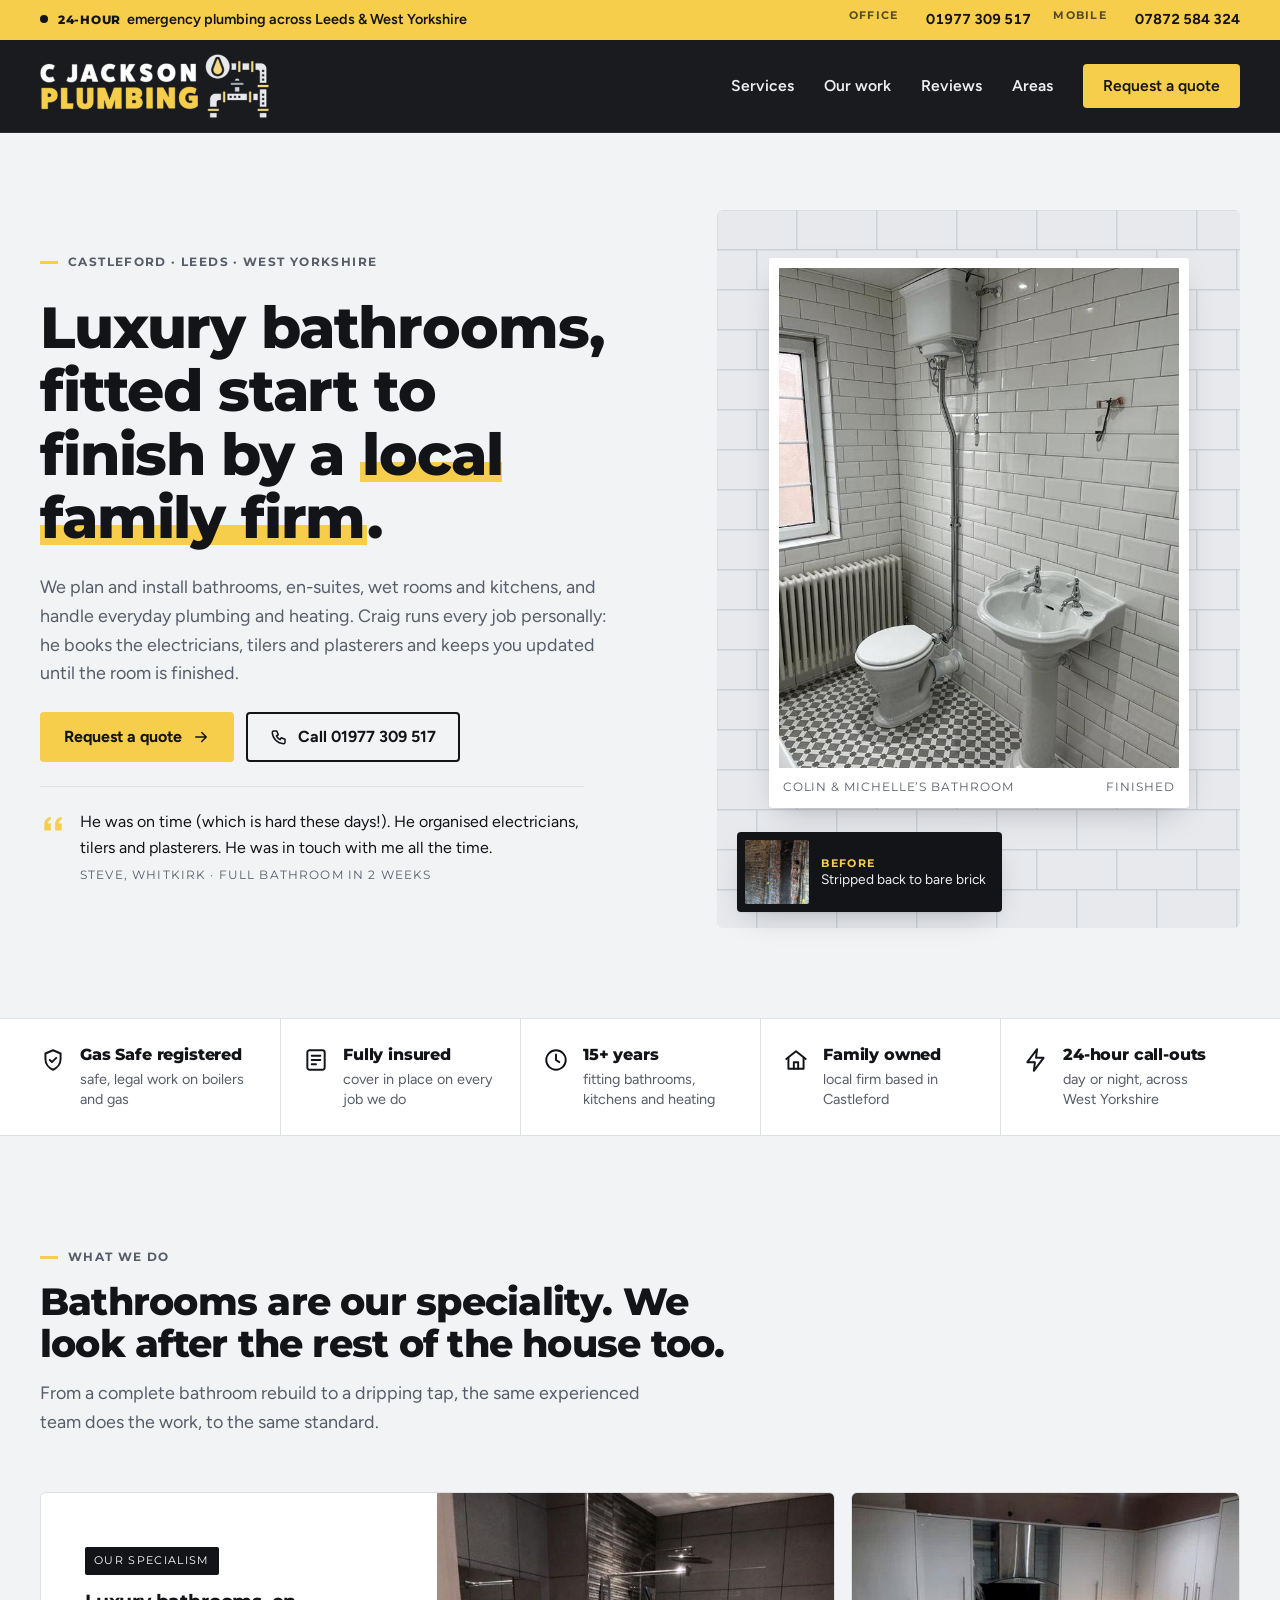
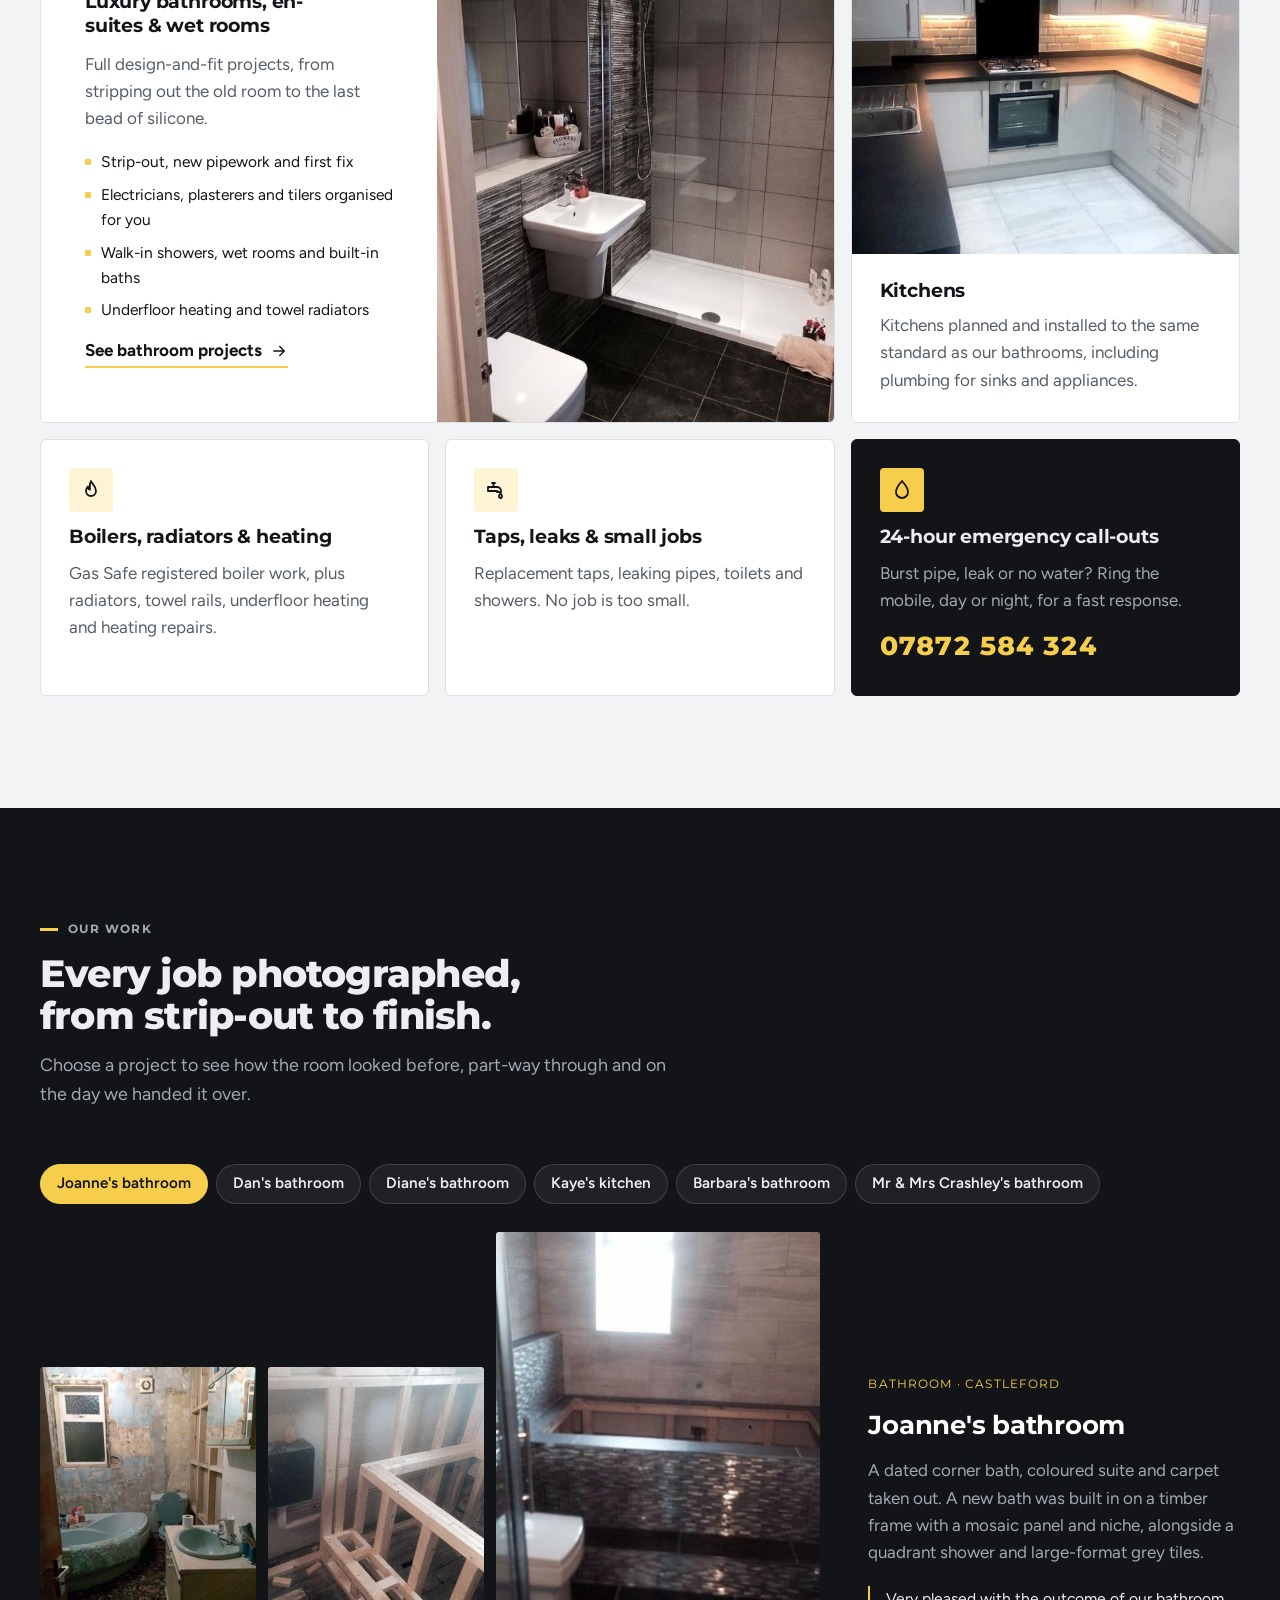
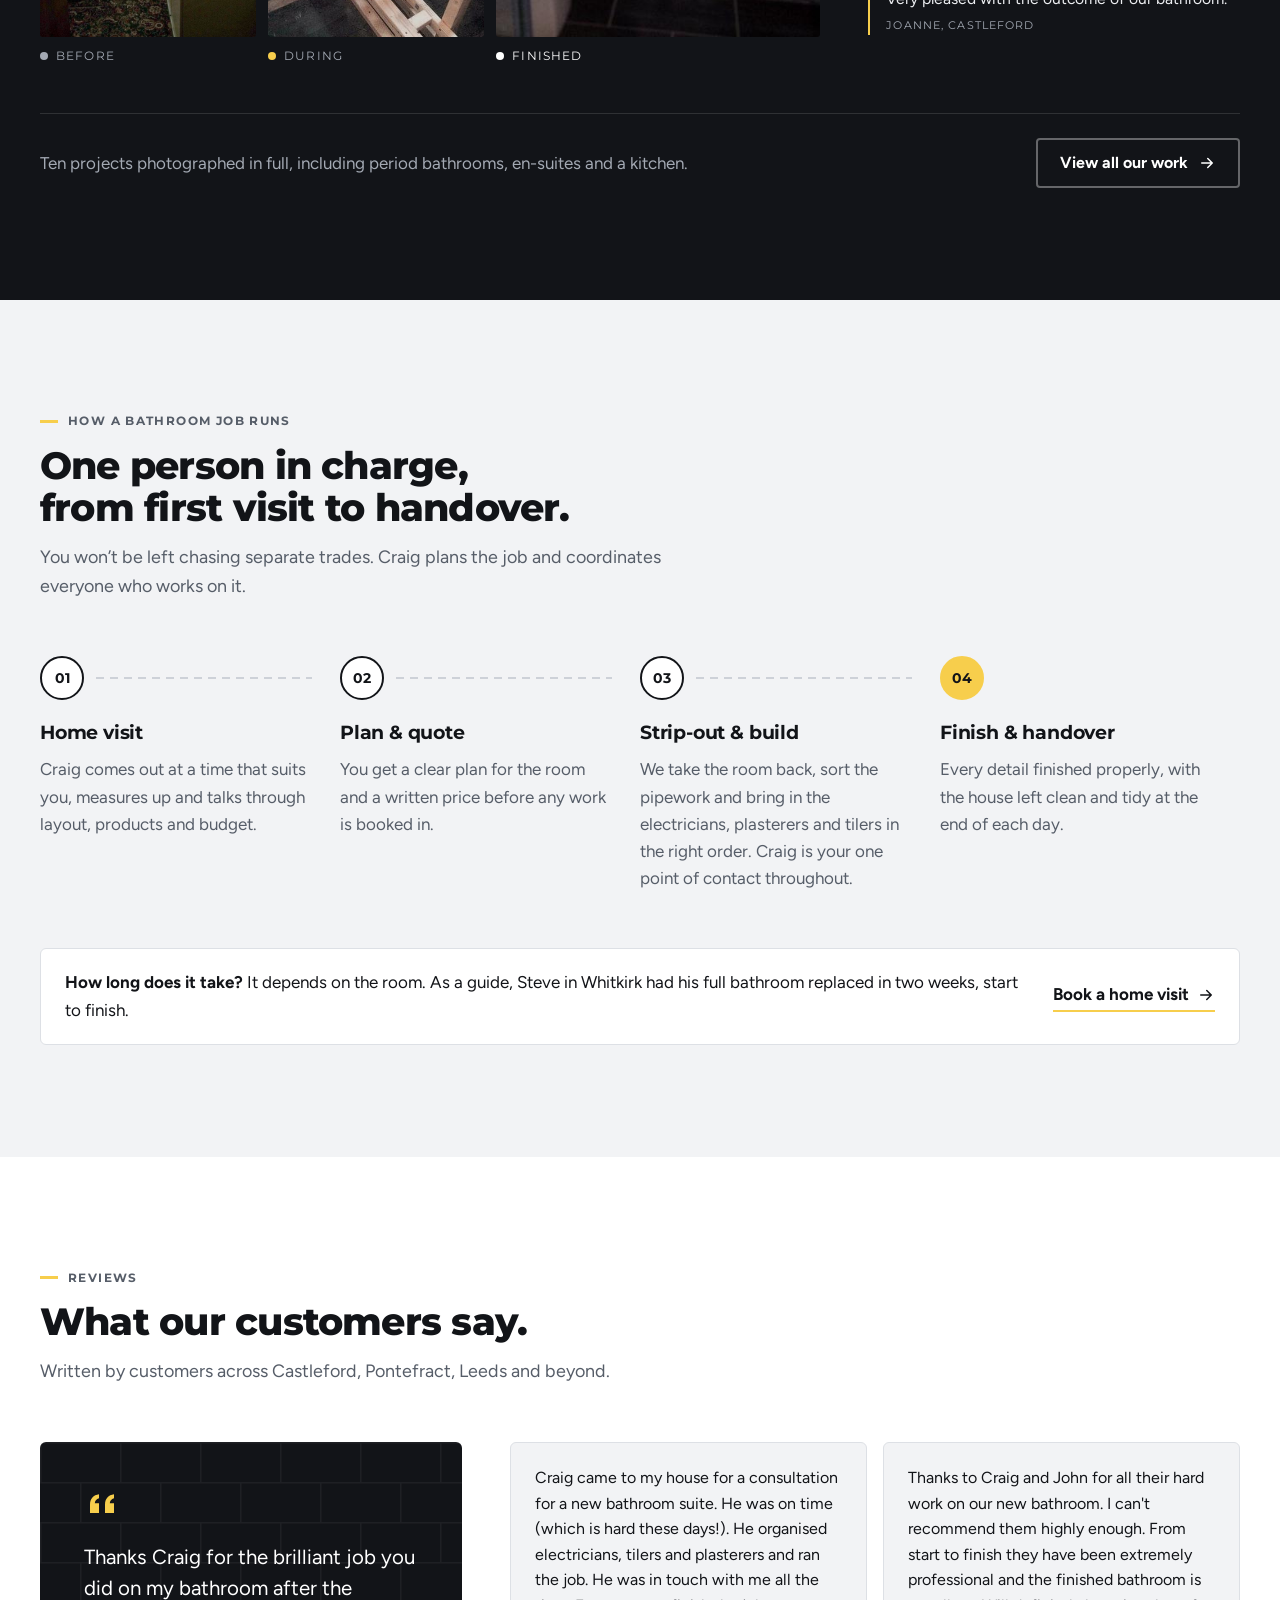
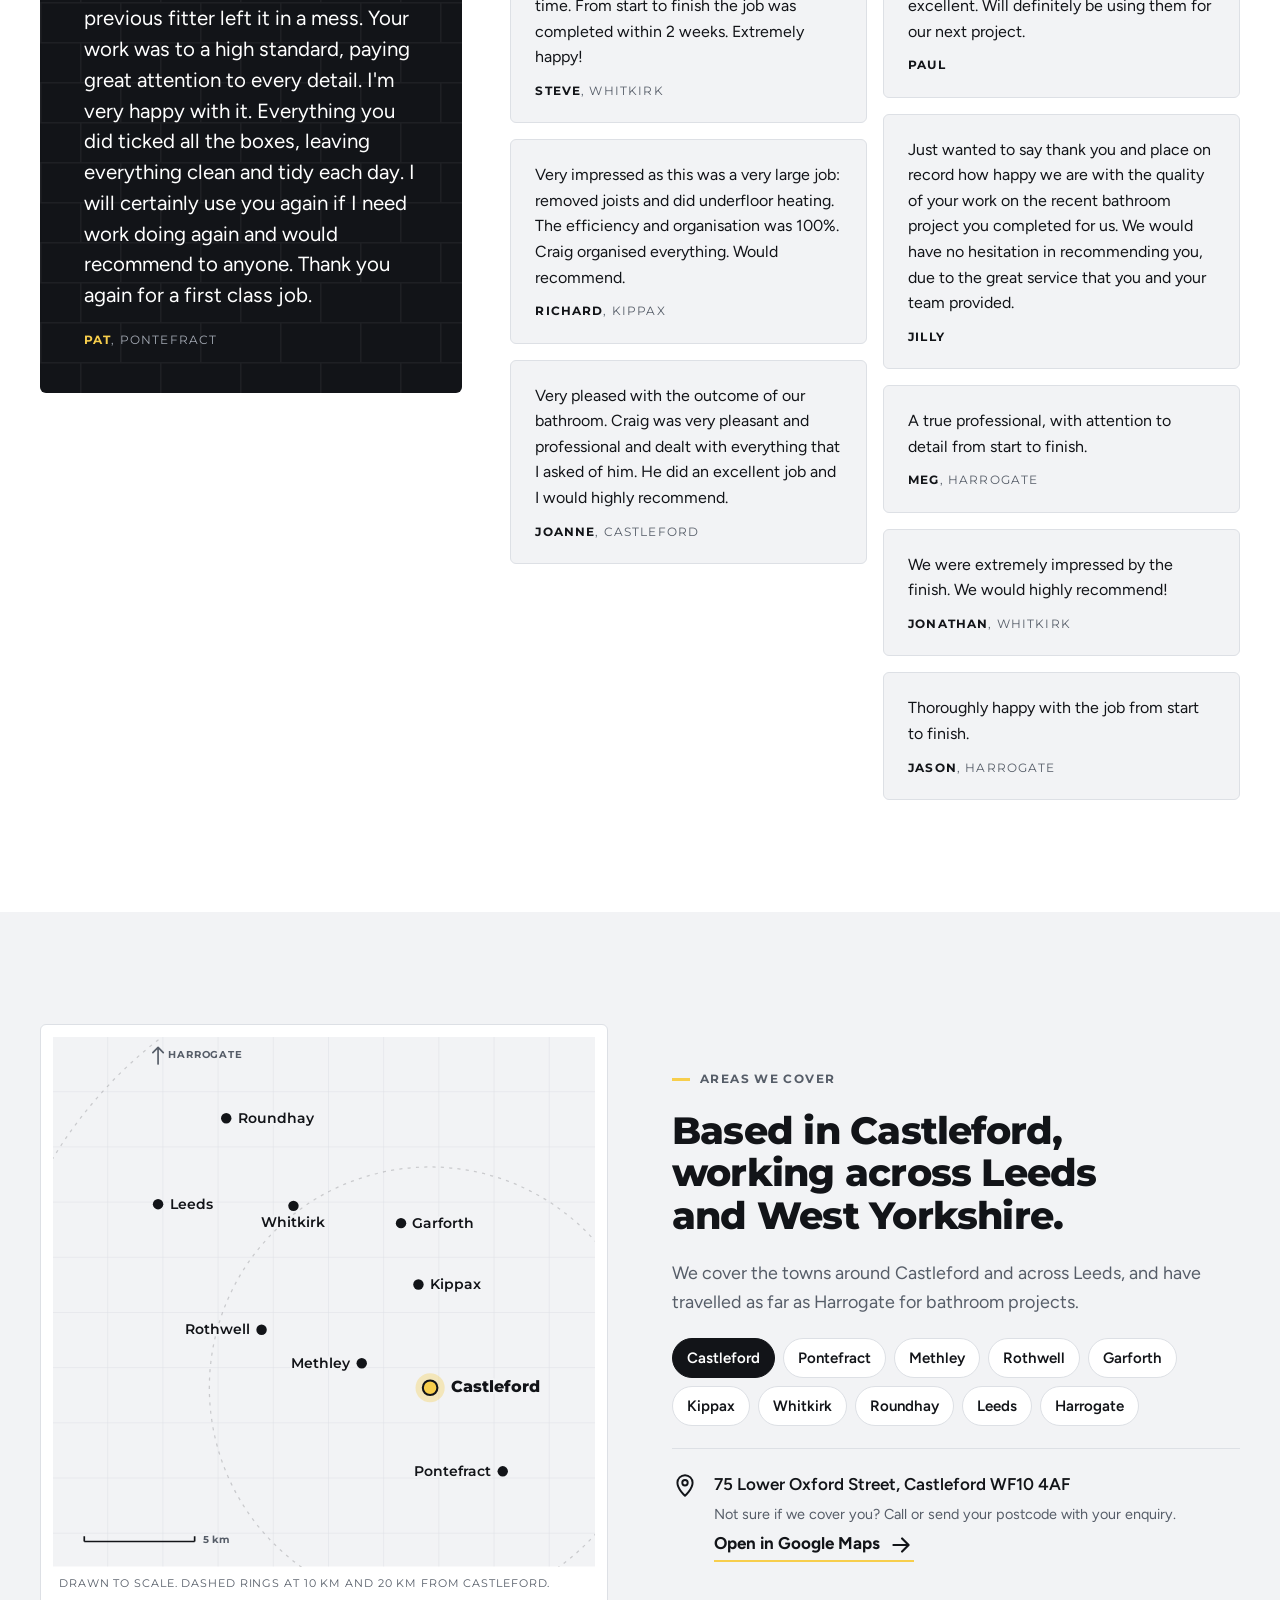
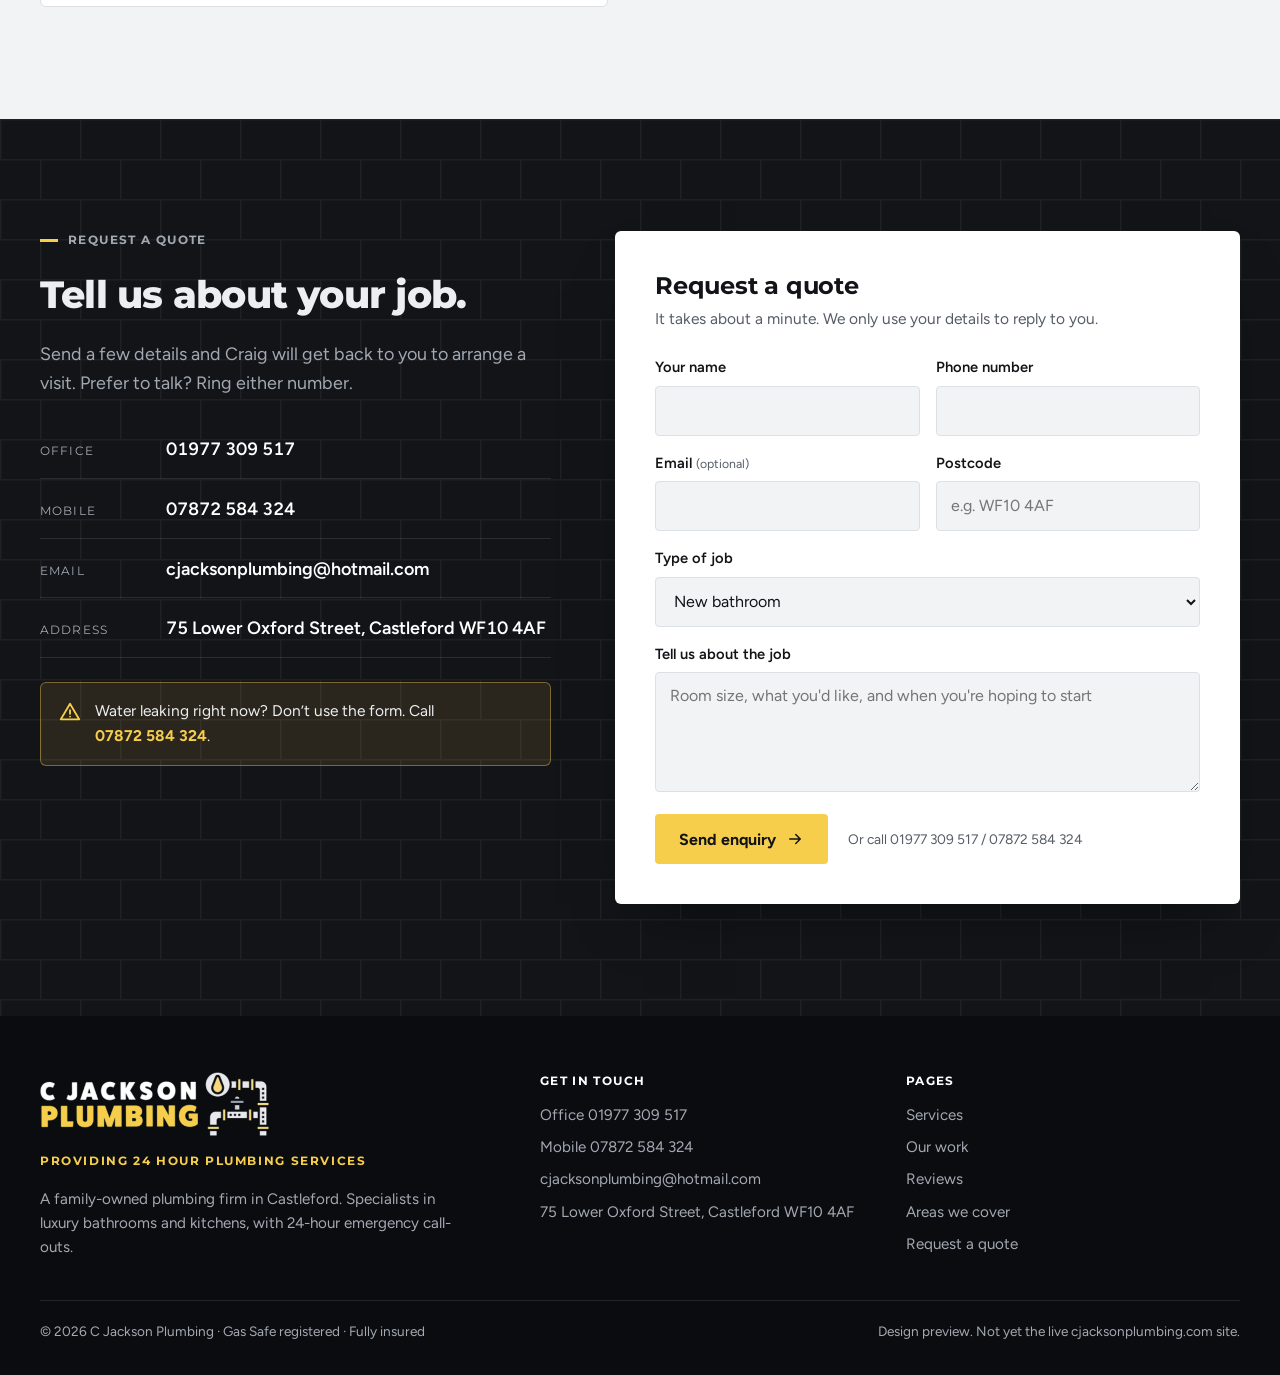
==== commit 51dfd290: "Fix project photos on iPhone and rework the mobile layout - Load project viewer photos eagerly at lo" ====
--- a/index.html
+++ b/index.html
@@ -63,11 +63,11 @@
     </div>
     <div class="hero-wall">
       <figure class="hero-photo">
-        <img src="img/colin-michelle-after.jpg" alt="Period-style bathroom with white metro tiles, high-level cistern, column radiator and patterned floor" width="768" height="1024">
+        <img src="img/colin-michelle-after.jpg" srcset="img/colin-michelle-after-640.jpg 640w, img/colin-michelle-after.jpg 768w" sizes="(max-width: 640px) 92vw, 440px" alt="Period-style bathroom with white metro tiles, high-level cistern, column radiator and patterned floor" width="768" height="1024" decoding="async">
         <figcaption><span>Colin &amp; Michelle&rsquo;s bathroom</span><span>Finished</span></figcaption>
       </figure>
       <div class="hero-before">
-        <img src="img/colin-michelle-before.jpg" alt="The same room stripped back to bare brick before work began" width="800" height="600">
+        <img src="img/colin-michelle-before.jpg" srcset="img/colin-michelle-before-640.jpg 640w, img/colin-michelle-before.jpg 800w" sizes="64px" alt="The same room stripped back to bare brick before work began" width="800" height="600" decoding="async">
         <span><b>Before</b>Stripped back to bare brick</span>
       </div>
     </div>
@@ -110,7 +110,7 @@
         <img src="img/shower-room.jpg" alt="Walk-in shower room with glass screen, rainfall shower head and dark textured tiles" width="600" height="800" loading="lazy" decoding="async">
       </article>
       <article class="service service--photo">
-        <img src="img/kaye-after.jpg" alt="Finished kitchen with gloss units, metro-tile splashback and under-cabinet lighting" width="1067" height="800" loading="lazy" decoding="async">
+        <img src="img/kaye-after.jpg" srcset="img/kaye-after-640.jpg 640w, img/kaye-after.jpg 1067w" sizes="(max-width: 640px) 92vw, 440px" alt="Finished kitchen with gloss units, metro-tile splashback and under-cabinet lighting" width="1067" height="800" loading="lazy" decoding="async">
         <div class="service-body">
           <h3>Kitchens</h3>
           <p>Kitchens planned and installed to the same standard as our bathrooms, including plumbing for sinks and appliances.</p>
@@ -153,9 +153,9 @@
     </div>
     <div class="viewer-panel" role="tabpanel" id="panel-joanne" aria-labelledby="tab-joanne" tabindex="0">
       <ol class="stages">
-        <li class="stage stage--before"><figure style="margin:0"><img src="img/joanne-before.jpg" alt="Original bathroom with a green corner bath, matching basin and patterned carpet" width="600" height="800"><figcaption class="stage-label"><i></i>Before</figcaption></figure></li>
-        <li class="stage stage--during"><figure style="margin:0"><img src="img/joanne-during.jpg" alt="New timber frame built for the bath and boxing, walls boarded" width="1067" height="800"><figcaption class="stage-label"><i></i>During</figcaption></figure></li>
-        <li class="stage stage--after"><figure style="margin:0"><img src="img/joanne-after.jpg" alt="Finished bathroom with built-in bath, mosaic panel and grey tiles" width="1067" height="800"><figcaption class="stage-label"><i></i>Finished</figcaption></figure></li>
+        <li class="stage stage--before"><figure style="margin:0"><img src="img/joanne-before.jpg" alt="Original bathroom with a green corner bath, matching basin and patterned carpet" width="600" height="800" decoding="async"><figcaption class="stage-label"><i></i>Before</figcaption></figure></li>
+        <li class="stage stage--during"><figure style="margin:0"><img src="img/joanne-during.jpg" srcset="img/joanne-during-640.jpg 640w, img/joanne-during.jpg 1067w" sizes="(max-width: 640px) 46vw, 300px" alt="New timber frame built for the bath and boxing, walls boarded" width="1067" height="800" decoding="async"><figcaption class="stage-label"><i></i>During</figcaption></figure></li>
+        <li class="stage stage--after"><figure style="margin:0"><img src="img/joanne-after.jpg" srcset="img/joanne-after-640.jpg 640w, img/joanne-after.jpg 1067w" sizes="(max-width: 640px) 92vw, 460px" alt="Finished bathroom with built-in bath, mosaic panel and grey tiles" width="1067" height="800" decoding="async"><figcaption class="stage-label"><i></i>Finished</figcaption></figure></li>
       </ol>
       <div class="viewer-notes">
         <span class="meta">Bathroom &middot; Castleford</span>
@@ -166,9 +166,9 @@
     </div>
     <div class="viewer-panel" role="tabpanel" id="panel-dan" aria-labelledby="tab-dan" tabindex="0" hidden>
       <ol class="stages">
-        <li class="stage stage--before"><figure style="margin:0"><img src="img/dan-before.jpg" alt="Bathroom stripped back to bare walls with old adhesive showing" width="768" height="1024" loading="lazy" decoding="async"><figcaption class="stage-label"><i></i>Before</figcaption></figure></li>
-        <li class="stage stage--during"><figure style="margin:0"><img src="img/dan-during.jpg" alt="Walls freshly plastered and ready for tiling" width="669" height="990" loading="lazy" decoding="async"><figcaption class="stage-label"><i></i>During</figcaption></figure></li>
-        <li class="stage stage--after"><figure style="margin:0"><img src="img/dan-after.jpg" alt="Finished bathroom with back-lit mirror, vanity unit and shower bath" width="768" height="1024" loading="lazy" decoding="async"><figcaption class="stage-label"><i></i>Finished</figcaption></figure></li>
+        <li class="stage stage--before"><figure style="margin:0"><img src="img/dan-before.jpg" srcset="img/dan-before-640.jpg 640w, img/dan-before.jpg 768w" sizes="(max-width: 640px) 46vw, 300px" alt="Bathroom stripped back to bare walls with old adhesive showing" width="768" height="1024" decoding="async" fetchpriority="low"><figcaption class="stage-label"><i></i>Before</figcaption></figure></li>
+        <li class="stage stage--during"><figure style="margin:0"><img src="img/dan-during.jpg" alt="Walls freshly plastered and ready for tiling" width="669" height="990" decoding="async" fetchpriority="low"><figcaption class="stage-label"><i></i>During</figcaption></figure></li>
+        <li class="stage stage--after"><figure style="margin:0"><img src="img/dan-after.jpg" srcset="img/dan-after-640.jpg 640w, img/dan-after.jpg 768w" sizes="(max-width: 640px) 92vw, 460px" alt="Finished bathroom with back-lit mirror, vanity unit and shower bath" width="768" height="1024" decoding="async" fetchpriority="low"><figcaption class="stage-label"><i></i>Finished</figcaption></figure></li>
       </ol>
       <div class="viewer-notes">
         <span class="meta">Bathroom</span>
@@ -178,9 +178,9 @@
     </div>
     <div class="viewer-panel" role="tabpanel" id="panel-diane" aria-labelledby="tab-diane" tabindex="0" hidden>
       <ol class="stages">
-        <li class="stage stage--before"><figure style="margin:0"><img src="img/diane-before.jpg" alt="Original bathroom with red wall tiles and pedestal basin" width="768" height="1024" loading="lazy" decoding="async"><figcaption class="stage-label"><i></i>Before</figcaption></figure></li>
-        <li class="stage stage--during"><figure style="margin:0"><img src="img/diane-during.jpg" alt="New studwork framing during the rebuild" width="768" height="1024" loading="lazy" decoding="async"><figcaption class="stage-label"><i></i>During</figcaption></figure></li>
-        <li class="stage stage--after"><figure style="margin:0"><img src="img/diane-after.jpg" alt="Finished room with wall-hung basin and concealed-cistern WC" width="449" height="600" loading="lazy" decoding="async"><figcaption class="stage-label"><i></i>Finished</figcaption></figure></li>
+        <li class="stage stage--before"><figure style="margin:0"><img src="img/diane-before.jpg" srcset="img/diane-before-640.jpg 640w, img/diane-before.jpg 768w" sizes="(max-width: 640px) 46vw, 300px" alt="Original bathroom with red wall tiles and pedestal basin" width="768" height="1024" decoding="async" fetchpriority="low"><figcaption class="stage-label"><i></i>Before</figcaption></figure></li>
+        <li class="stage stage--during"><figure style="margin:0"><img src="img/diane-during.jpg" srcset="img/diane-during-640.jpg 640w, img/diane-during.jpg 768w" sizes="(max-width: 640px) 46vw, 300px" alt="New studwork framing during the rebuild" width="768" height="1024" decoding="async" fetchpriority="low"><figcaption class="stage-label"><i></i>During</figcaption></figure></li>
+        <li class="stage stage--after"><figure style="margin:0"><img src="img/diane-after.jpg" alt="Finished room with wall-hung basin and concealed-cistern WC" width="449" height="600" decoding="async" fetchpriority="low"><figcaption class="stage-label"><i></i>Finished</figcaption></figure></li>
       </ol>
       <div class="viewer-notes">
         <span class="meta">Bathroom</span>
@@ -190,9 +190,9 @@
     </div>
     <div class="viewer-panel" role="tabpanel" id="panel-kaye" aria-labelledby="tab-kaye" tabindex="0" hidden>
       <ol class="stages">
-        <li class="stage stage--before"><figure style="margin:0"><img src="img/kaye-before.jpg" alt="Kitchen stripped back to bare brick" width="768" height="1024" loading="lazy" decoding="async"><figcaption class="stage-label"><i></i>Before</figcaption></figure></li>
-        <li class="stage stage--during"><figure style="margin:0"><img src="img/kaye-during.jpg" alt="Walls re-boarded with the room ready for fitting" width="1024" height="768" loading="lazy" decoding="async"><figcaption class="stage-label"><i></i>During</figcaption></figure></li>
-        <li class="stage stage--after"><figure style="margin:0"><img src="img/kaye-after.jpg" alt="Finished kitchen with gloss units, metro-tile splashback and under-cabinet lights" width="1067" height="800" loading="lazy" decoding="async"><figcaption class="stage-label"><i></i>Finished</figcaption></figure></li>
+        <li class="stage stage--before"><figure style="margin:0"><img src="img/kaye-before.jpg" srcset="img/kaye-before-640.jpg 640w, img/kaye-before.jpg 768w" sizes="(max-width: 640px) 46vw, 300px" alt="Kitchen stripped back to bare brick" width="768" height="1024" decoding="async" fetchpriority="low"><figcaption class="stage-label"><i></i>Before</figcaption></figure></li>
+        <li class="stage stage--during"><figure style="margin:0"><img src="img/kaye-during.jpg" srcset="img/kaye-during-640.jpg 640w, img/kaye-during.jpg 1024w" sizes="(max-width: 640px) 46vw, 300px" alt="Walls re-boarded with the room ready for fitting" width="1024" height="768" decoding="async" fetchpriority="low"><figcaption class="stage-label"><i></i>During</figcaption></figure></li>
+        <li class="stage stage--after"><figure style="margin:0"><img src="img/kaye-after.jpg" srcset="img/kaye-after-640.jpg 640w, img/kaye-after.jpg 1067w" sizes="(max-width: 640px) 92vw, 460px" alt="Finished kitchen with gloss units, metro-tile splashback and under-cabinet lights" width="1067" height="800" decoding="async" fetchpriority="low"><figcaption class="stage-label"><i></i>Finished</figcaption></figure></li>
       </ol>
       <div class="viewer-notes">
         <span class="meta">Kitchen</span>
@@ -202,9 +202,9 @@
     </div>
     <div class="viewer-panel" role="tabpanel" id="panel-barbara" aria-labelledby="tab-barbara" tabindex="0" hidden>
       <ol class="stages">
-        <li class="stage stage--before"><figure style="margin:0"><img src="img/barbara-before.jpg" alt="Bathroom stripped to floorboards with old pipework exposed" width="800" height="600" loading="lazy" decoding="async"><figcaption class="stage-label"><i></i>Before</figcaption></figure></li>
-        <li class="stage stage--during"><figure style="margin:0"><img src="img/barbara-during.jpg" alt="Walls prepared during the rebuild" width="600" height="800" loading="lazy" decoding="async"><figcaption class="stage-label"><i></i>During</figcaption></figure></li>
-        <li class="stage stage--after"><figure style="margin:0"><img src="img/barbara-after.jpg" alt="Finished bathroom with grey combination vanity unit and marble-effect tiles" width="800" height="600" loading="lazy" decoding="async"><figcaption class="stage-label"><i></i>Finished</figcaption></figure></li>
+        <li class="stage stage--before"><figure style="margin:0"><img src="img/barbara-before.jpg" srcset="img/barbara-before-640.jpg 640w, img/barbara-before.jpg 800w" sizes="(max-width: 640px) 46vw, 300px" alt="Bathroom stripped to floorboards with old pipework exposed" width="800" height="600" decoding="async" fetchpriority="low"><figcaption class="stage-label"><i></i>Before</figcaption></figure></li>
+        <li class="stage stage--during"><figure style="margin:0"><img src="img/barbara-during.jpg" alt="Walls prepared during the rebuild" width="600" height="800" decoding="async" fetchpriority="low"><figcaption class="stage-label"><i></i>During</figcaption></figure></li>
+        <li class="stage stage--after"><figure style="margin:0"><img src="img/barbara-after.jpg" srcset="img/barbara-after-640.jpg 640w, img/barbara-after.jpg 800w" sizes="(max-width: 640px) 92vw, 460px" alt="Finished bathroom with grey combination vanity unit and marble-effect tiles" width="800" height="600" decoding="async" fetchpriority="low"><figcaption class="stage-label"><i></i>Finished</figcaption></figure></li>
       </ol>
       <div class="viewer-notes">
         <span class="meta">Bathroom</span>
@@ -214,9 +214,9 @@
     </div>
     <div class="viewer-panel" role="tabpanel" id="panel-crashley" aria-labelledby="tab-crashley" tabindex="0" hidden>
       <ol class="stages">
-        <li class="stage stage--before"><figure style="margin:0"><img src="img/crashley-before.jpg" alt="Bathroom with the old tiles removed and walls exposed" width="600" height="800" loading="lazy" decoding="async"><figcaption class="stage-label"><i></i>Before</figcaption></figure></li>
-        <li class="stage stage--during"><figure style="margin:0"><img src="img/crashley-during.jpg" alt="New towel rail fitted while the walls are prepared" width="600" height="800" loading="lazy" decoding="async"><figcaption class="stage-label"><i></i>During</figcaption></figure></li>
-        <li class="stage stage--after"><figure style="margin:0"><img src="img/crashley-after.jpg" alt="Finished bathroom with long white vanity unit under the window" width="480" height="640" loading="lazy" decoding="async"><figcaption class="stage-label"><i></i>Finished</figcaption></figure></li>
+        <li class="stage stage--before"><figure style="margin:0"><img src="img/crashley-before.jpg" alt="Bathroom with the old tiles removed and walls exposed" width="600" height="800" decoding="async" fetchpriority="low"><figcaption class="stage-label"><i></i>Before</figcaption></figure></li>
+        <li class="stage stage--during"><figure style="margin:0"><img src="img/crashley-during.jpg" alt="New towel rail fitted while the walls are prepared" width="600" height="800" decoding="async" fetchpriority="low"><figcaption class="stage-label"><i></i>During</figcaption></figure></li>
+        <li class="stage stage--after"><figure style="margin:0"><img src="img/crashley-after.jpg" alt="Finished bathroom with long white vanity unit under the window" width="480" height="640" decoding="async" fetchpriority="low"><figcaption class="stage-label"><i></i>Finished</figcaption></figure></li>
       </ol>
       <div class="viewer-notes">
         <span class="meta">Bathroom</span>
@@ -264,6 +264,7 @@
         <blockquote style="margin:0"><p>Thanks Craig for the brilliant job you did on my bathroom after the previous fitter left it in a mess. Your work was to a high standard, paying great attention to every detail. I&#x27;m very happy with it. Everything you did ticked all the boxes, leaving everything clean and tidy each day. I will certainly use you again if I need work doing again and would recommend to anyone. Thank you again for a first class job.</p></blockquote>
         <footer><b>Pat</b>, Pontefract</footer>
       </figure>
+      <p class="swipe-hint" aria-hidden="true">Swipe for more reviews <span>&rarr;</span></p>
       <div class="review-grid">
         <figure class="review"><blockquote style="margin:0"><p>Craig came to my house for a consultation for a new bathroom suite. He was on time (which is hard these days!). He organised electricians, tilers and plasterers and ran the job. He was in touch with me all the time. From start to finish the job was completed within 2 weeks. Extremely happy!</p></blockquote><footer><b>Steve</b>, Whitkirk</footer></figure>
         <figure class="review"><blockquote style="margin:0"><p>Very impressed as this was a very large job: removed joists and did underfloor heating. The efficiency and organisation was 100%. Craig organised everything. Would recommend.</p></blockquote><footer><b>Richard</b>, Kippax</footer></figure>
--- a/styles.css
+++ b/styles.css
@@ -260,6 +260,9 @@
 .review p { font-size: 1rem; }
 .review footer { color: var(--muted); }
 .review footer b { color: var(--ink); font-weight: 700; }
+
+.swipe-hint { display: none; align-items: center; gap: 6px; font-family: var(--display); font-weight: 700; font-size: .7rem; letter-spacing: .12em; text-transform: uppercase; color: var(--muted); margin: 4px 0 -4px; }
+.swipe-hint span { color: var(--ink); }
 
 /* Areas */
 .areas { display: grid; grid-template-columns: minmax(0, 1fr) minmax(0, 1fr); gap: clamp(28px, 5vw, 72px); align-items: center; }
@@ -395,40 +398,144 @@
   .section-head--split { grid-template-columns: minmax(0, 1fr); }
 }
 @media (max-width: 640px) {
-  body { padding-bottom: calc(72px + env(safe-area-inset-bottom, 0px)); }
+  /* Phone layout: one column, content ordered by what a homeowner needs next,
+     long lists turned into swipeable rows, and nothing that needs a sideways swipe to understand. */
+  :root { --band: 56px; --fs-hero: 2.15rem; --fs-h2: 1.7rem; }
+  html { scroll-padding-top: 84px; }
+  body { padding-bottom: calc(76px + env(safe-area-inset-bottom, 0px)); }
   .hide-sm { display: none !important; }
-  .topbar .wrap { flex-wrap: nowrap; }
+  .section-head { margin-bottom: 28px; gap: 10px; }
+  .section-head p { font-size: 1.02rem; }
+
+  /* Top bar + header */
+  .topbar .wrap { flex-wrap: nowrap; min-height: 36px; }
   .topbar strong { margin-right: 4px; }
-  .site-header .wrap { min-height: 72px; padding-block: 10px; }
-  .logo img { height: 48px; }
-  .hero-actions .btn { flex: 1 1 100%; }
-  .trust ul { grid-template-columns: minmax(0, 1fr) minmax(0, 1fr); }
-  .trust li, .trust li:first-child, .trust li:nth-child(4) { padding: 18px 12px 18px 0; border-left: 0; border-top: 1px solid var(--line); grid-template-columns: minmax(0,1fr); }
-  .trust li:nth-child(-n+2) { border-top: 0; }
+  .site-header .wrap { min-height: 68px; padding-block: 10px; }
+  .logo img { height: 44px; }
+
+  /* Hero: headline, actions, then straight to the photo. The quote follows the photo. */
+  .hero { padding-block: 28px 40px; }
+  .hero .wrap { gap: 18px; }
+  .hero-copy { display: contents; }
+  .hero-copy .eyebrow { order: 0; }
+  .hero-copy h1, .hero-lead, .hero-actions { order: 1; }
+  .hero-wall { order: 2; max-width: none; padding: 12px; margin-top: 6px; }
+  .hero-quote { order: 3; padding-top: 18px; }
+  .hero-lead { font-size: 1.02rem; }
+  .hero-actions { gap: 10px; }
+  .hero-actions .btn { flex: 1 1 100%; min-height: 52px; }
+  .hero-photo { padding: 7px; max-width: none; }
+  .hero-photo img { aspect-ratio: 4 / 4.4; }
+  .hero-photo figcaption { padding: 9px 2px 1px; font-size: .64rem; }
+  .hero-photo figcaption span:last-child { display: none; }
+  .hero-before { left: 26px; top: 26px; bottom: auto; padding: 6px 12px 6px 6px; gap: 10px; }
+  .hero-before img { width: 44px; height: 44px; }
+  .hero-before span { font-size: .8rem; }
+
+  /* Trust strip: compact 2-up checklist, titles only */
+  .trust ul { grid-template-columns: minmax(0, 1fr) minmax(0, 1fr); padding-block: 6px; }
+  .trust li, .trust li:first-child, .trust li:nth-child(4) { grid-template-columns: auto minmax(0, 1fr); align-items: center; gap: 10px; padding: 12px 8px 12px 0; border: 0; }
   .trust li:last-child { grid-column: 1 / -1; }
-  .trust svg { grid-row: auto; }
-  .services { grid-template-columns: minmax(0, 1fr); }
+  .trust svg { grid-row: auto; width: 22px; height: 22px; margin: 0; }
+  .trust strong { font-size: .9rem; }
+  .trust span { display: none; }
+
+  /* Services: picture first on photo cards, icon-beside-text on the small ones */
+  .services { grid-template-columns: minmax(0, 1fr); gap: 12px; }
   .service--feature { grid-template-columns: minmax(0, 1fr); }
-  .service--feature img, .service--photo img { min-height: 0; aspect-ratio: 4 / 3; height: auto; }
+  .service--feature img { order: -1; }
+  .service--feature img, .service--photo img { min-height: 0; aspect-ratio: 16 / 10; height: auto; }
+  .service--feature .service-body { padding: 22px 20px 24px; }
   .service--photo { grid-template-rows: auto auto; }
-  .stages { display: flex; overflow-x: auto; scroll-snap-type: x mandatory; gap: 10px; scroll-padding-inline: var(--gutter); margin-inline: calc(-1 * var(--gutter)); padding-inline: var(--gutter); scrollbar-width: none; }
-  .stages::-webkit-scrollbar { display: none; }
-  .stage { flex: 0 0 74%; scroll-snap-align: start; }
-  .steps { grid-template-columns: minmax(0, 1fr); gap: 28px; }
-  .step { padding-right: 0; }
+  .service--photo .service-body { padding: 18px 20px 22px; }
+  .service:not(.service--feature):not(.service--photo) { grid-template-columns: auto minmax(0, 1fr); column-gap: 16px; row-gap: 4px; padding: 20px; }
+  .service:not(.service--feature):not(.service--photo) .service-icon { grid-row: span 3; }
+  .service h3 { font-size: 1.08rem; }
+  .service p { font-size: .97rem; }
+  .service--urgent .urgent-number { font-size: 1.45rem; margin-top: 4px; }
+
+  /* Project viewer: one swipeable row of tabs; Before + During side by side, Finished full width */
+  .viewer-tabs { flex-wrap: nowrap; overflow-x: auto; margin-inline: calc(-1 * var(--gutter)); padding: 2px var(--gutter) 4px; scroll-padding-inline: var(--gutter); scrollbar-width: none; margin-bottom: 18px;
+    -webkit-mask-image: linear-gradient(90deg, #000 calc(100% - 40px), transparent); mask-image: linear-gradient(90deg, #000 calc(100% - 40px), transparent); }
+  .viewer-tabs::-webkit-scrollbar { display: none; }
+  .viewer-tab { flex: none; min-height: 44px; padding-inline: 16px; }
+  .viewer-panel { gap: 20px; }
+  .stages { grid-template-columns: minmax(0, 1fr) minmax(0, 1fr); gap: 10px; align-items: start; }
+  .stages .stage--after, .gallery .is-wide { grid-column: 1 / -1; }
+  .stages .stage--after img, .gallery .is-wide img { aspect-ratio: 5 / 4; }
+  .stage-label { margin-top: 7px; }
+  .viewer-notes { gap: 12px; }
+  .viewer-notes h3 { font-size: 1.35rem; }
+  .viewer-foot { margin-top: 28px; }
+  .viewer-foot .btn { width: 100%; }
+
+  /* Process: vertical timeline */
+  .steps { grid-template-columns: minmax(0, 1fr); gap: 0; }
+  .step { grid-template-columns: 44px minmax(0, 1fr); column-gap: 16px; row-gap: 4px; padding: 0 0 26px; }
+  .step-num { grid-row: span 2; margin: 0; align-self: start; }
   .step-num::after { display: none; }
-  .form-grid { grid-template-columns: minmax(0, 1fr); }
-  .contact-lines li { grid-template-columns: minmax(0, 1fr); gap: 4px; }
+  .step h3 { padding-top: 10px; }
+  .step::before { content: ""; position: absolute; left: 21px; top: 48px; bottom: 4px; width: 2px; background: repeating-linear-gradient(180deg, var(--grout) 0 6px, transparent 6px 11px); }
+  .step:last-child { padding-bottom: 0; }
+  .step:last-child::before { display: none; }
+  .process-note { margin-top: 28px; padding: 18px; }
+
+  /* Reviews: featured quote, then a swipeable row */
+  .reviews { gap: 18px; }
+  .review-feature { padding: 24px 22px; gap: 14px; }
+  .review-feature p { font-size: 1.06rem; }
+  .review-feature svg { width: 28px; height: 28px; }
+  .swipe-hint { display: flex; }
+  .review-grid { columns: auto; display: flex; gap: 12px; overflow-x: auto; scroll-snap-type: x mandatory; margin-inline: calc(-1 * var(--gutter)); padding: 0 var(--gutter) 6px; scroll-padding-inline: var(--gutter); scrollbar-width: none; }
+  .review-grid::-webkit-scrollbar { display: none; }
+  .review { flex: 0 0 84%; margin: 0; scroll-snap-align: start; align-content: space-between; }
+
+  /* Areas: say it first, then show the map */
+  .areas-copy { order: -1; gap: 18px; }
+  .areas-copy > p { font-size: 1.02rem; }
+  .chips li { padding: 6px 12px; font-size: .9rem; }
+  /* The map scales down to ~63% on phones: enlarge its labels so they render at ~12px */
+  .map-card { padding: 8px; }
+  .map-card svg text { font-size: 19px; }
+  .map-card svg text[font-size="15"] { font-size: 22px; }
+  .map-card svg text[font-size="9.5"] { font-size: 14px; }
+
+  /* Contact: intro, emergency note, the form, then the direct details */
+  .contact .wrap { gap: 22px; }
+  .contact-copy { display: contents; }
+  .contact-copy > .eyebrow, .contact-copy > h2, .contact-copy > p { order: 0; }
+  .urgent-note { order: 1; }
+  .form-card { order: 2; padding: 22px 18px; }
+  .contact-lines { order: 3; }
+  .contact-lines li { grid-template-columns: 76px minmax(0, 1fr); gap: 12px; padding: 12px 0; }
+  .contact-lines a, .contact-lines address { font-size: 1.02rem; }
+  .form-grid { grid-template-columns: minmax(0, 1fr); gap: 14px; }
+  .form-actions .btn { width: 100%; }
+  .form-actions p { text-align: center; }
+
+  /* Work page */
+  .page-head { padding-block: 32px 28px; }
+  .jump { flex-wrap: nowrap; overflow-x: auto; margin-inline: calc(-1 * var(--gutter)); padding: 2px var(--gutter) 4px; scrollbar-width: none;
+    -webkit-mask-image: linear-gradient(90deg, #000 calc(100% - 40px), transparent); mask-image: linear-gradient(90deg, #000 calc(100% - 40px), transparent); }
+  .jump::-webkit-scrollbar { display: none; }
+  .jump a { flex: none; min-height: 40px; display: inline-flex; align-items: center; }
+  .project { padding-block: 40px; }
+  .project .wrap { gap: 20px; }
   .gallery { grid-template-columns: minmax(0, 1fr) minmax(0, 1fr); gap: 8px; }
-  .footer-grid { grid-template-columns: minmax(0, 1fr); }
+  .cta-band .hero-actions { width: 100%; }
+  .cta-band .btn { flex: 1 1 100%; }
+
+  /* Footer + sticky call bar */
+  .site-footer { padding-block: 44px 28px; }
+  .footer-grid { grid-template-columns: minmax(0, 1fr); gap: 28px; }
   .callbar {
     display: grid; grid-template-columns: 1fr 1fr; gap: 8px;
     position: fixed; left: 0; right: 0; bottom: 0; z-index: 60;
-    background: var(--white); border-top: 1px solid var(--line);
+    background: rgba(255,255,255,.97); backdrop-filter: blur(8px); border-top: 1px solid var(--line);
     padding: 10px max(12px, env(safe-area-inset-right, 0px)) calc(10px + env(safe-area-inset-bottom, 0px)) max(12px, env(safe-area-inset-left, 0px));
     box-shadow: 0 -10px 30px -18px rgba(18,20,24,.4);
   }
-  .callbar .btn { min-height: 50px; padding-inline: 10px; }
+  .callbar .btn { min-height: 52px; padding-inline: 10px; }
 }
 @media (prefers-reduced-motion: reduce) {
   *, *::before, *::after { animation: none !important; transition: none !important; scroll-behavior: auto !important; }
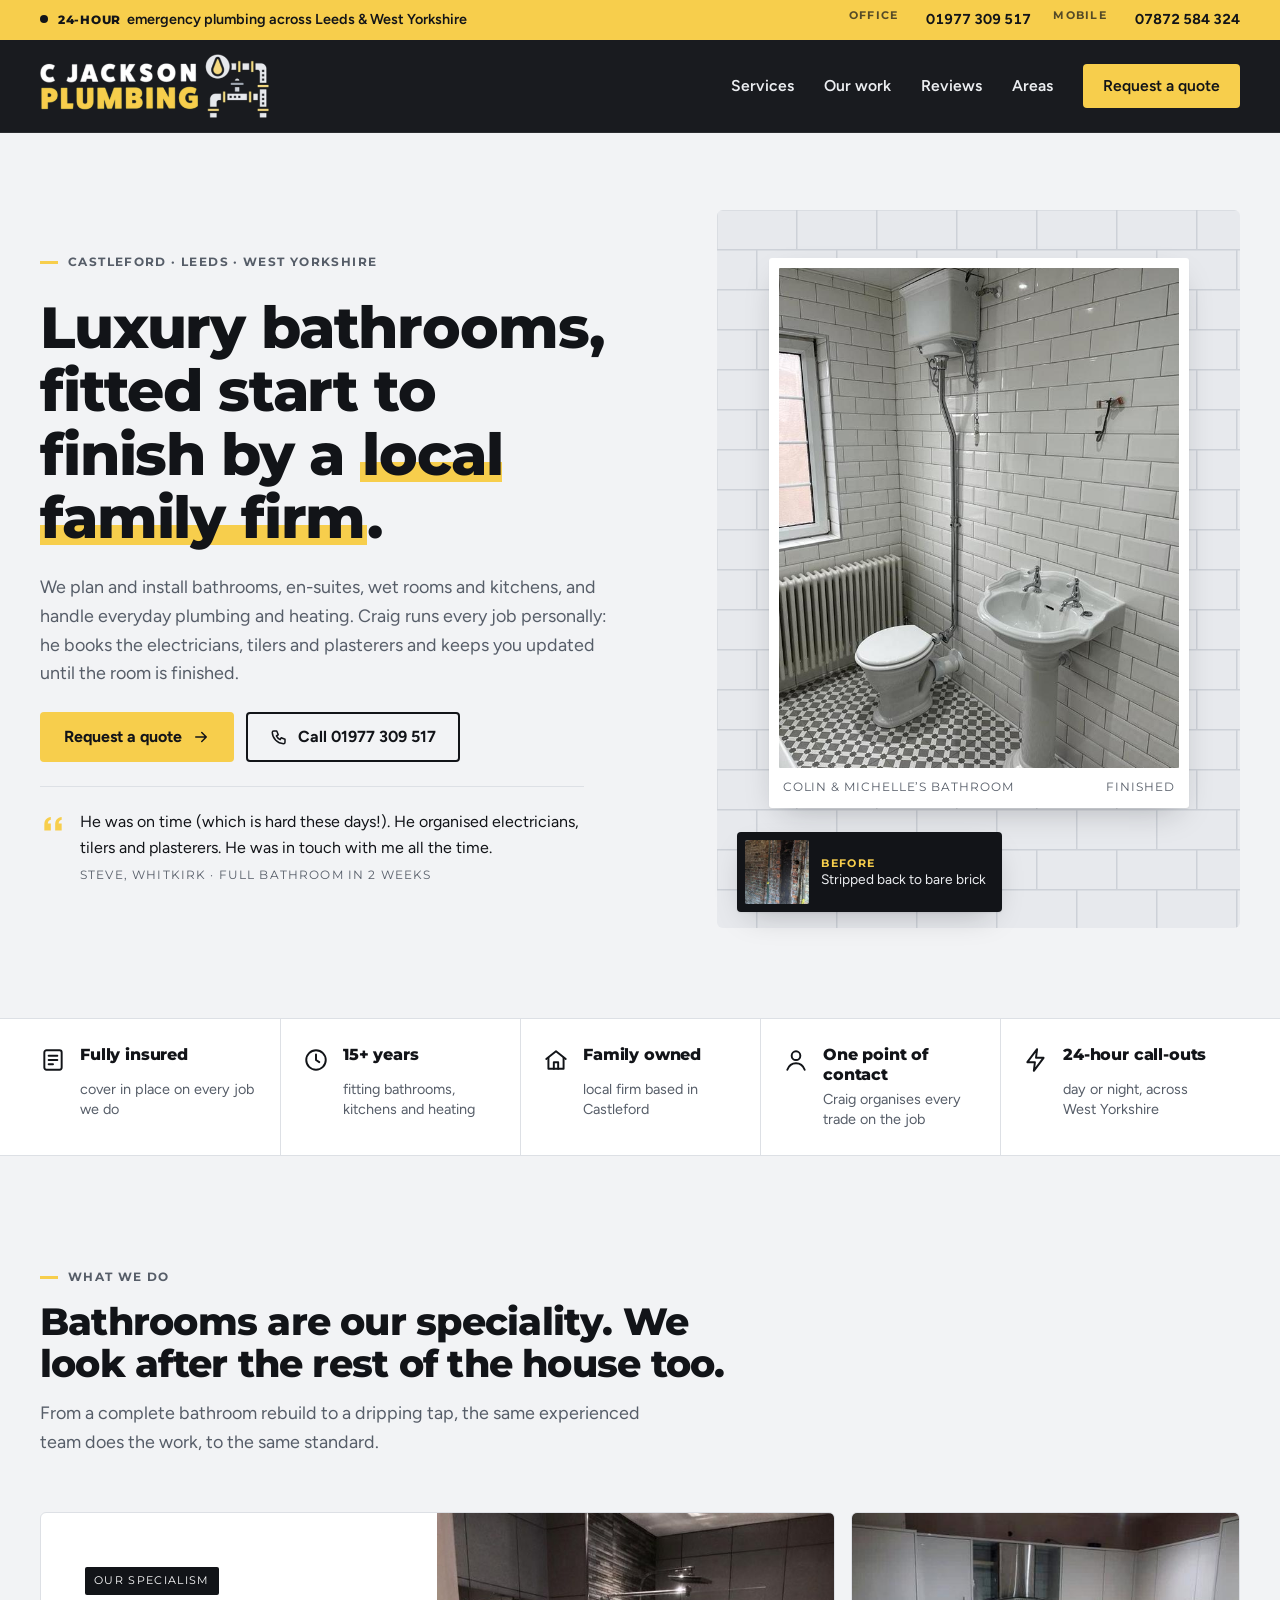
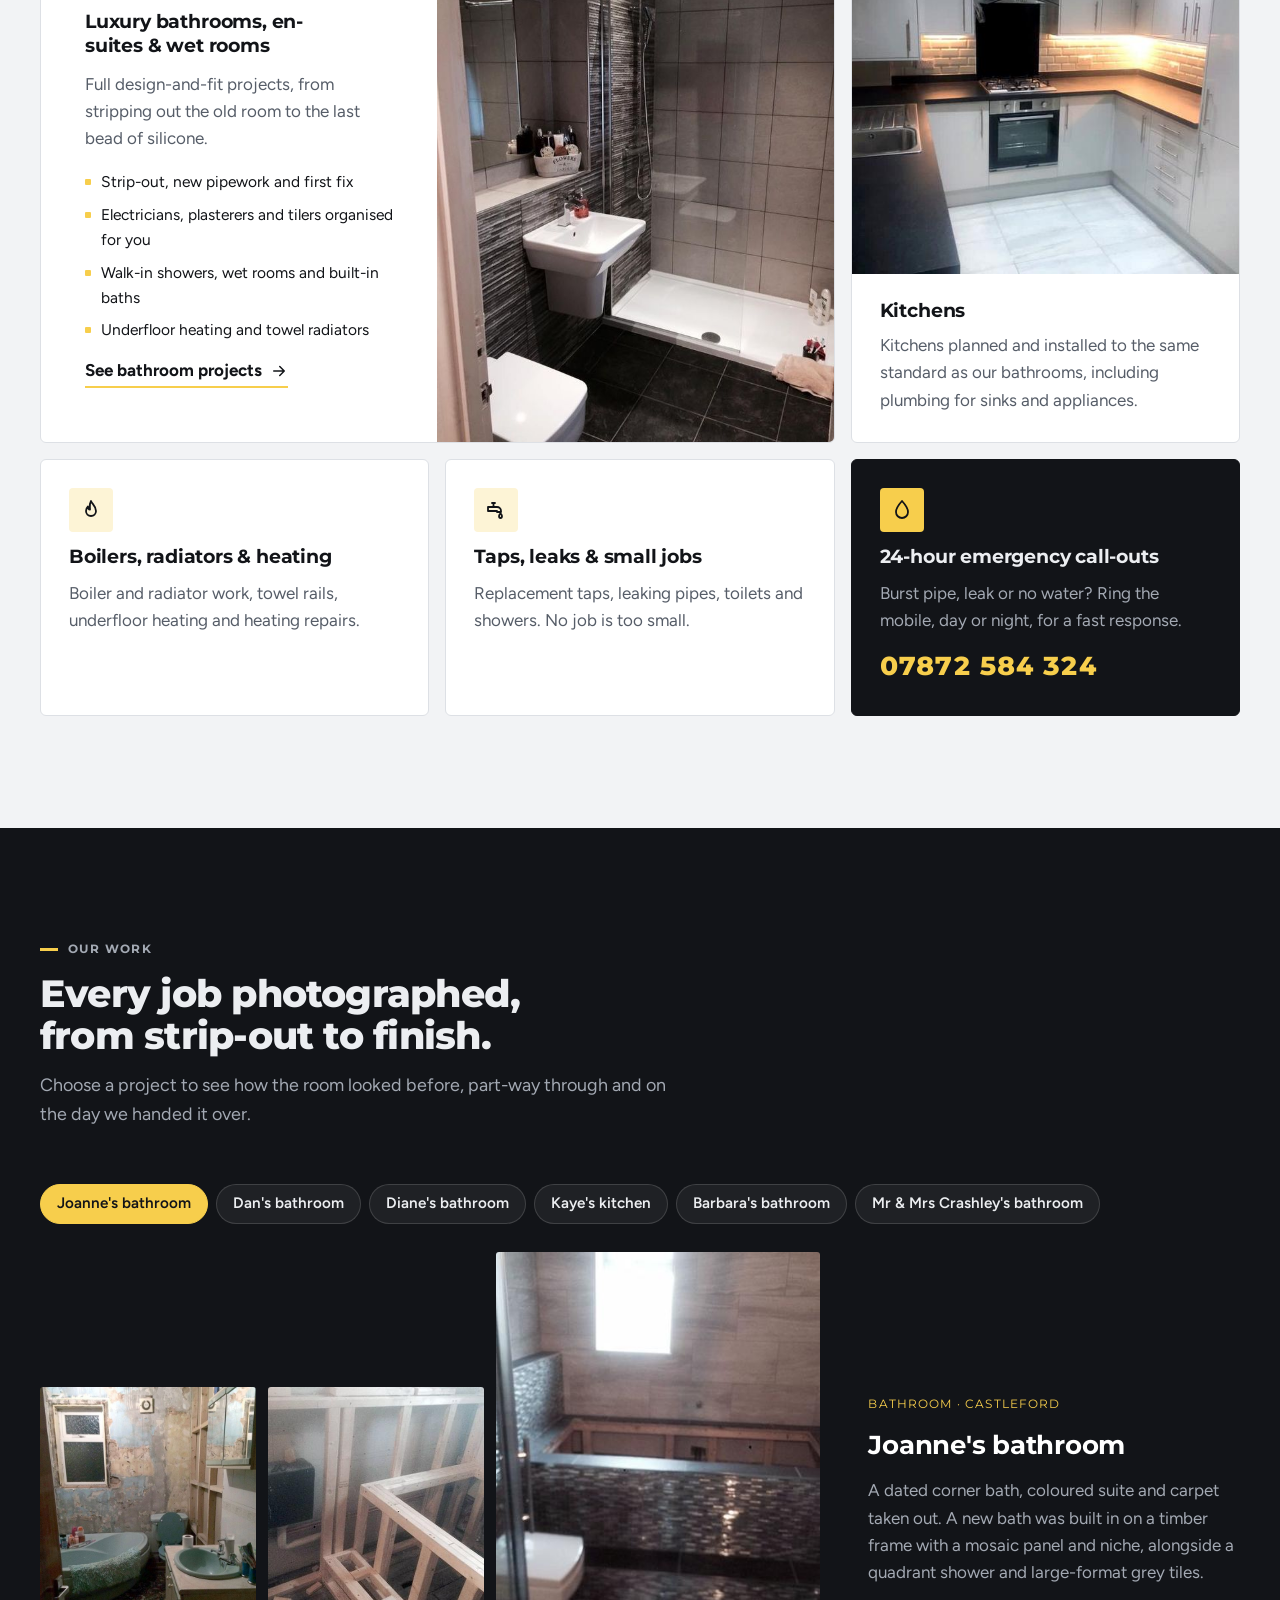
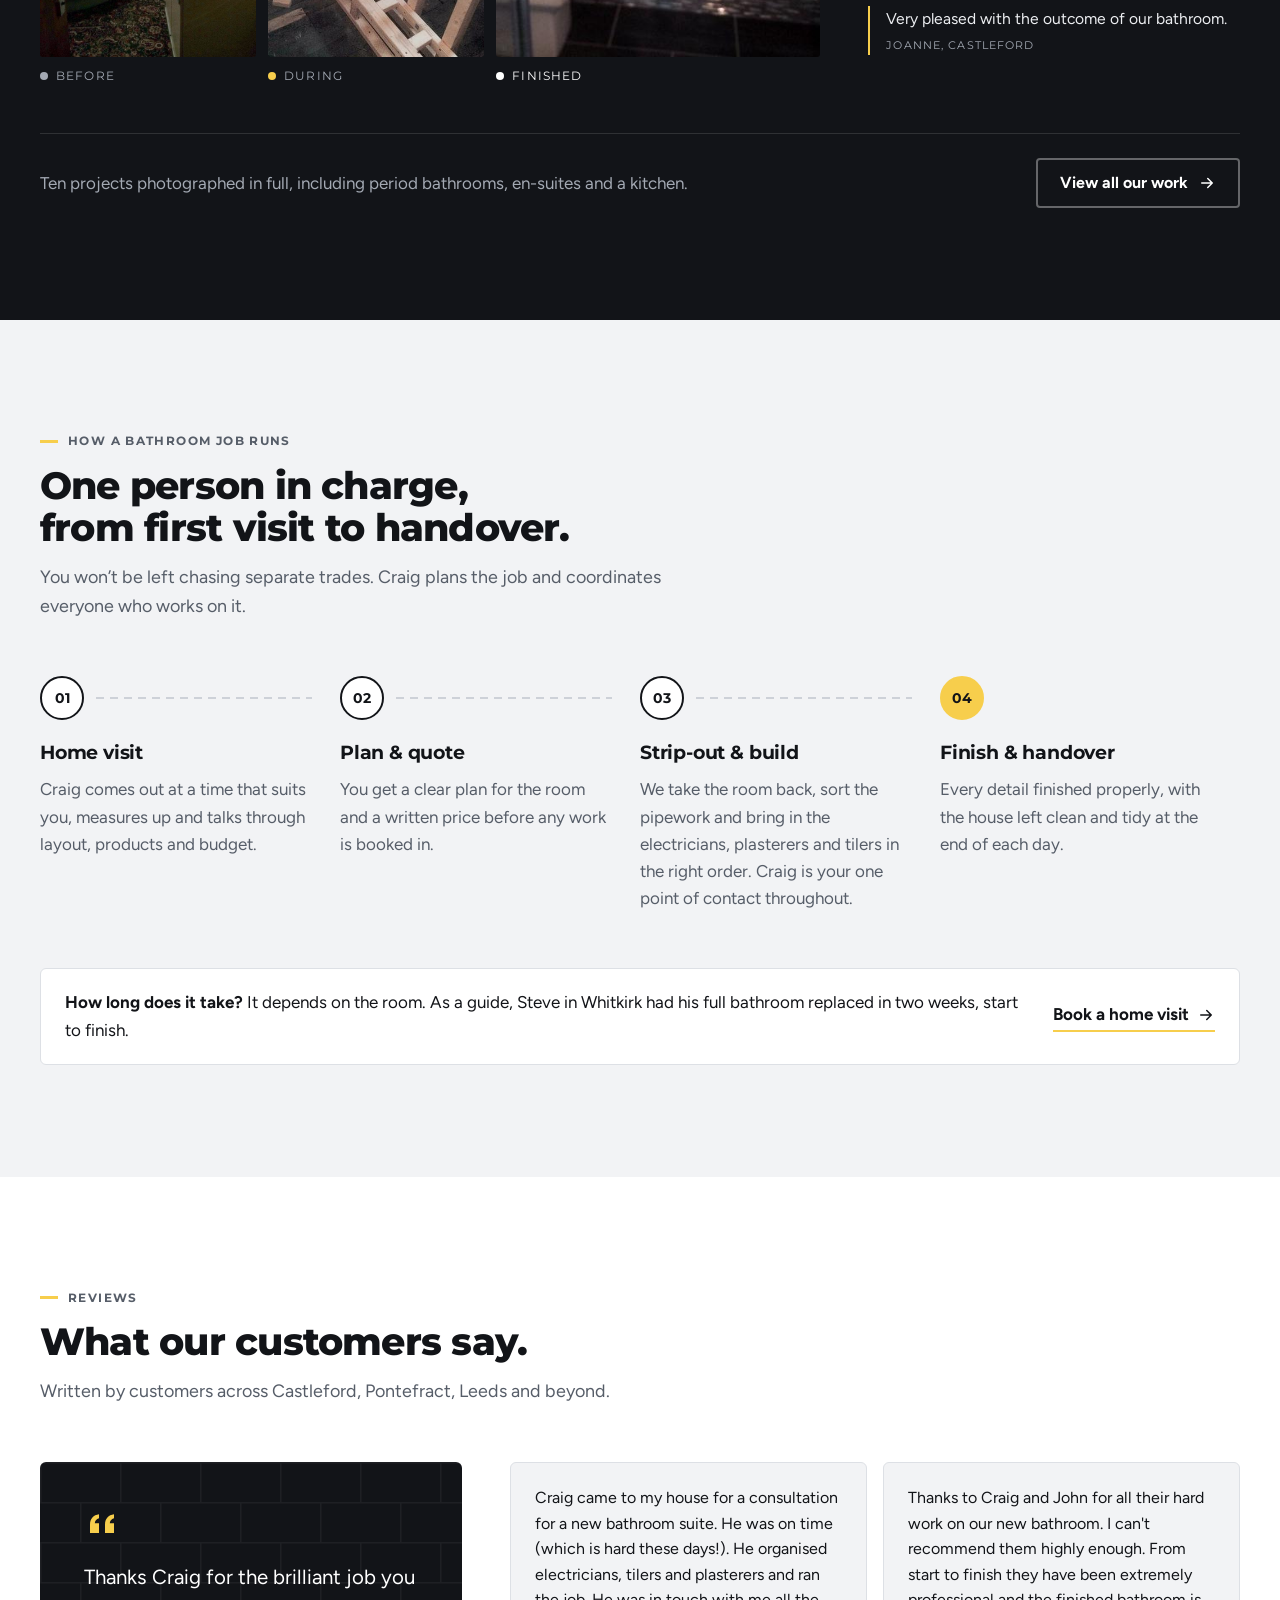
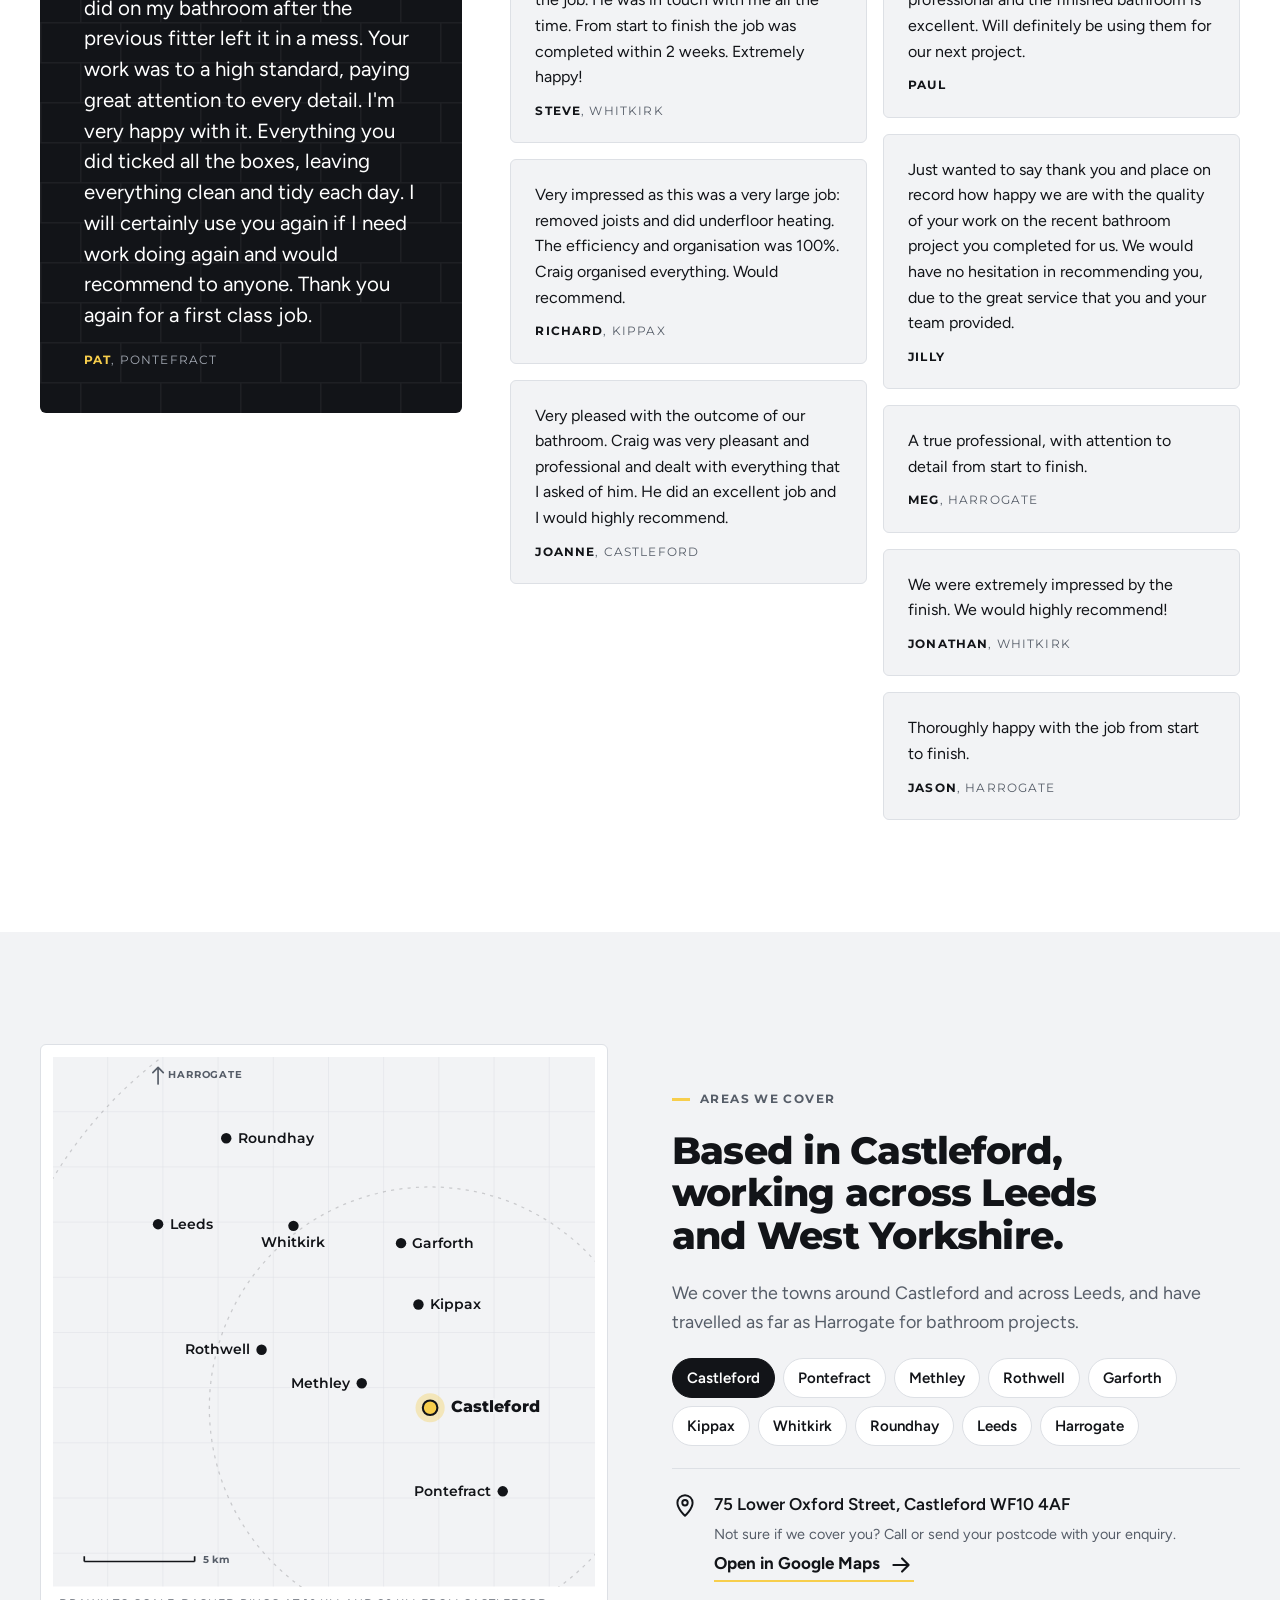
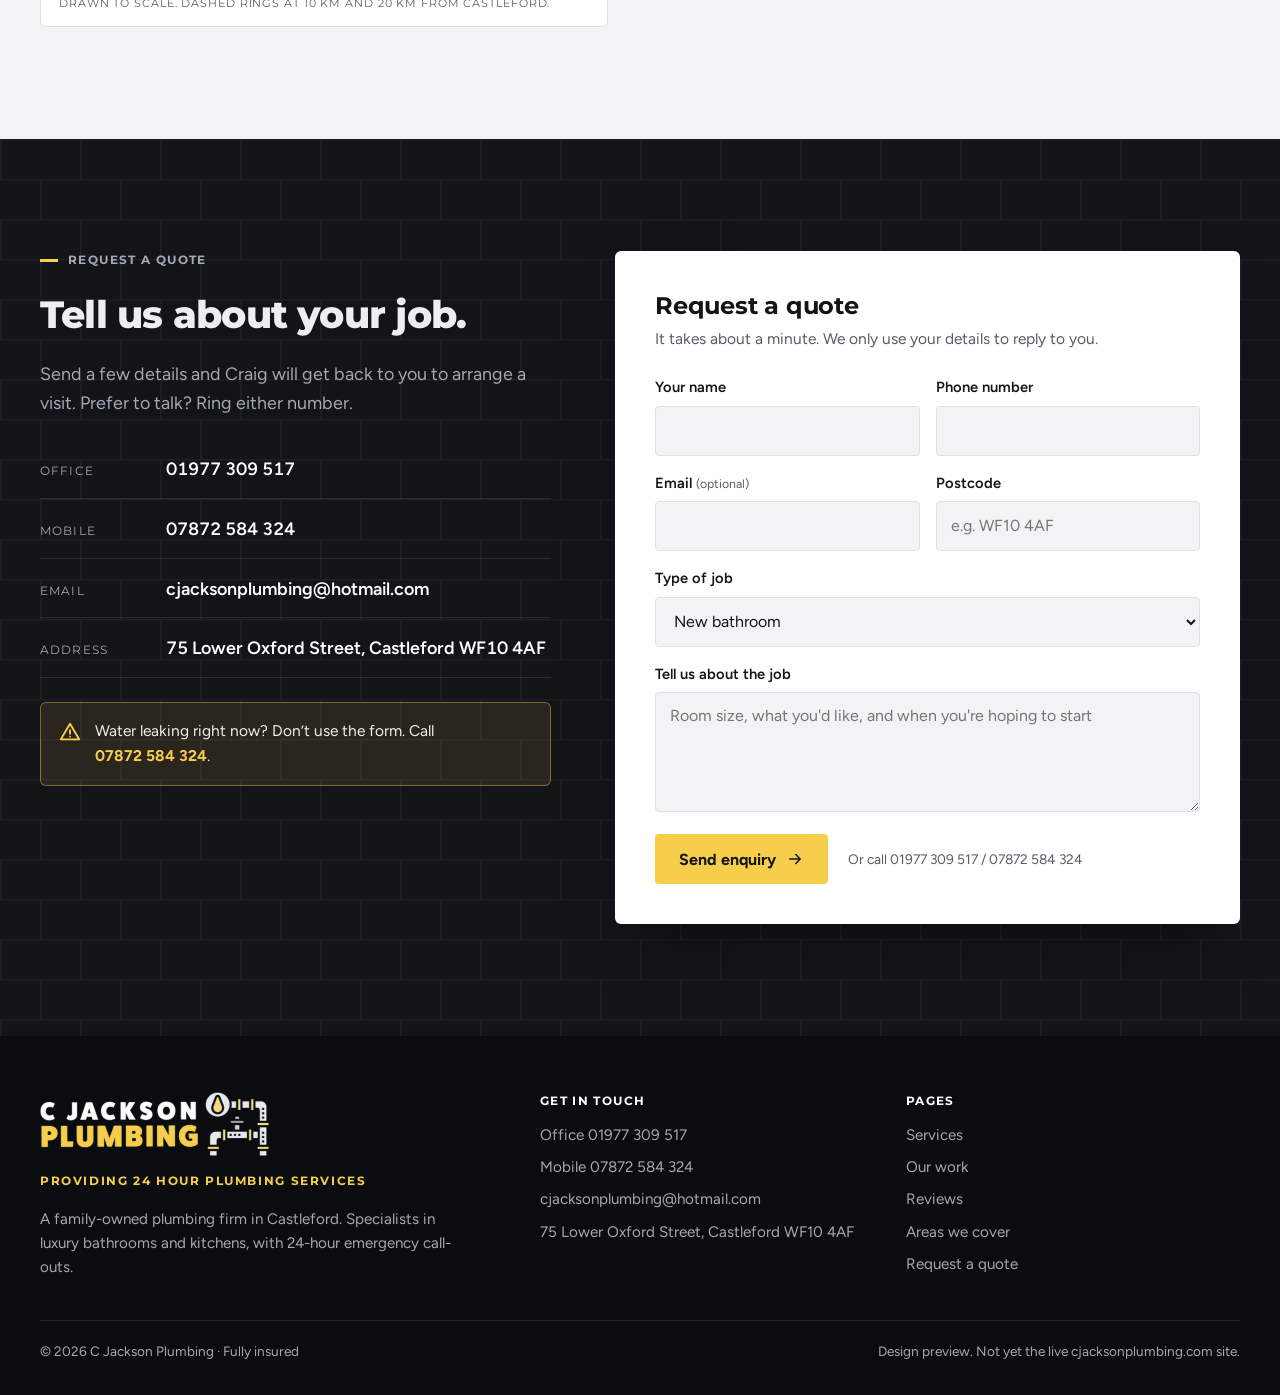
==== commit 5afa6d09: "Remove Gas Safe registration claims Trust strip shows 'One point of contact' in its place.  Co-Autho" ====
--- a/index.html
+++ b/index.html
@@ -4,7 +4,7 @@
 <meta charset="utf-8">
 <meta name="viewport" content="width=device-width, initial-scale=1, viewport-fit=cover">
 <title>C Jackson Plumbing | Bathroom Fitters &amp; Plumbers in Castleford and Leeds</title>
-<meta name="description" content="Family-owned plumbers in Castleford specialising in luxury bathrooms, en-suites, wet rooms and kitchens. Gas Safe registered and fully insured, with over 15 years of experience and 24-hour emergency call-outs across Leeds and West Yorkshire.">
+<meta name="description" content="Family-owned plumbers in Castleford specialising in luxury bathrooms, en-suites, wet rooms and kitchens. Fully insured, with over 15 years of experience and 24-hour emergency call-outs across Leeds and West Yorkshire.">
 <meta name="theme-color" content="#121418">
 <!-- Design preview: remove the robots line below when this goes live on cjacksonplumbing.com -->
 <meta name="robots" content="noindex, nofollow">
@@ -16,7 +16,7 @@
 <meta property="og:type" content="website">
 <meta property="og:site_name" content="C Jackson Plumbing">
 <meta property="og:title" content="C Jackson Plumbing | Bathroom Fitters &amp; Plumbers in Castleford and Leeds">
-<meta property="og:description" content="Family-owned plumbers in Castleford specialising in luxury bathrooms, en-suites, wet rooms and kitchens. Gas Safe registered and fully insured, with over 15 years of experience and 24-hour emergency call-outs across Leeds and West Yorkshire.">
+<meta property="og:description" content="Family-owned plumbers in Castleford specialising in luxury bathrooms, en-suites, wet rooms and kitchens. Fully insured, with over 15 years of experience and 24-hour emergency call-outs across Leeds and West Yorkshire.">
 <meta property="og:image" content="https://moodfilms.github.io/cjackson-plumbing-preview/img/brand/og-image.jpg">
 <meta property="og:image:width" content="1200">
 <meta property="og:image:height" content="630">
@@ -77,10 +77,10 @@
 <section class="trust" aria-label="Accreditations and why customers choose us">
   <div class="wrap">
     <ul>
-      <li><svg viewBox="0 0 24 24" fill="none" stroke="currentColor" stroke-width="1.8" stroke-linecap="round" stroke-linejoin="round" aria-hidden="true"><path d="M12 3 5 6v5c0 4.5 3 8.4 7 10 4-1.6 7-5.5 7-10V6l-7-3Z"/><path d="m9 12 2 2 4-4"/></svg><strong>Gas Safe registered</strong><span>safe, legal work on boilers and gas</span></li>
       <li><svg viewBox="0 0 24 24" fill="none" stroke="currentColor" stroke-width="1.8" stroke-linecap="round" stroke-linejoin="round" aria-hidden="true"><rect x="4" y="3" width="16" height="18" rx="2"/><path d="M8 8h8M8 12h8M8 16h4"/></svg><strong>Fully insured</strong><span>cover in place on every job we do</span></li>
       <li><svg viewBox="0 0 24 24" fill="none" stroke="currentColor" stroke-width="1.8" stroke-linecap="round" stroke-linejoin="round" aria-hidden="true"><circle cx="12" cy="12" r="9"/><path d="M12 7v5l3 2"/></svg><strong>15+ years</strong><span>fitting bathrooms, kitchens and heating</span></li>
       <li><svg viewBox="0 0 24 24" fill="none" stroke="currentColor" stroke-width="1.8" stroke-linecap="round" stroke-linejoin="round" aria-hidden="true"><path d="M3 11 12 4l9 7"/><path d="M5 10v10h14V10"/><path d="M10 20v-6h4v6"/></svg><strong>Family owned</strong><span>local firm based in Castleford</span></li>
+      <li><svg viewBox="0 0 24 24" fill="none" stroke="currentColor" stroke-width="1.8" stroke-linecap="round" stroke-linejoin="round" aria-hidden="true"><circle cx="12" cy="8" r="4"/><path d="M4 21c1.5-4 4.5-6 8-6s6.5 2 8 6"/></svg><strong>One point of contact</strong><span>Craig organises every trade on the job</span></li>
       <li><svg viewBox="0 0 24 24" fill="none" stroke="currentColor" stroke-width="1.8" stroke-linecap="round" stroke-linejoin="round" aria-hidden="true"><path d="M13 2 4 14h7l-1 8 9-12h-7z"/></svg><strong>24-hour call-outs</strong><span>day or night, across West Yorkshire</span></li>
     </ul>
   </div>
@@ -119,7 +119,7 @@
       <article class="service">
         <span class="service-icon"><svg viewBox="0 0 24 24" fill="none" stroke="currentColor" stroke-width="1.8" stroke-linecap="round" stroke-linejoin="round" aria-hidden="true"><path d="M12 3c1 3 5 5 5 10a5 5 0 0 1-10 0c0-2 1-3.5 2-4.5 0 2 1 3 2 3 0-3-1-5 1-8.5Z"/></svg></span>
         <h3>Boilers, radiators &amp; heating</h3>
-        <p>Gas Safe registered boiler work, plus radiators, towel rails, underfloor heating and heating repairs.</p>
+        <p>Boiler and radiator work, towel rails, underfloor heating and heating repairs.</p>
       </article>
       <article class="service">
         <span class="service-icon"><svg viewBox="0 0 24 24" fill="none" stroke="currentColor" stroke-width="1.8" stroke-linecap="round" stroke-linejoin="round" aria-hidden="true"><path d="M4 9h9a4 4 0 0 1 4 4v1h-4v-1H4z"/><path d="M8 5h3M9.5 5v4"/><path d="M15 18c0 1 .7 2 1.5 2S18 19 18 18c0-1-1.5-2.5-1.5-2.5S15 17 15 18Z"/></svg></span>
@@ -402,7 +402,7 @@
       </div>
     </div>
     <div class="footer-base">
-      <p>&copy; 2026 C Jackson Plumbing &middot; Gas Safe registered &middot; Fully insured<!-- Add: Gas Safe Reg. No. ###### --></p>
+      <p>&copy; 2026 C Jackson Plumbing &middot; Fully insured</p>
       <p>Design preview. Not yet the live cjacksonplumbing.com site.</p>
     </div>
   </div>
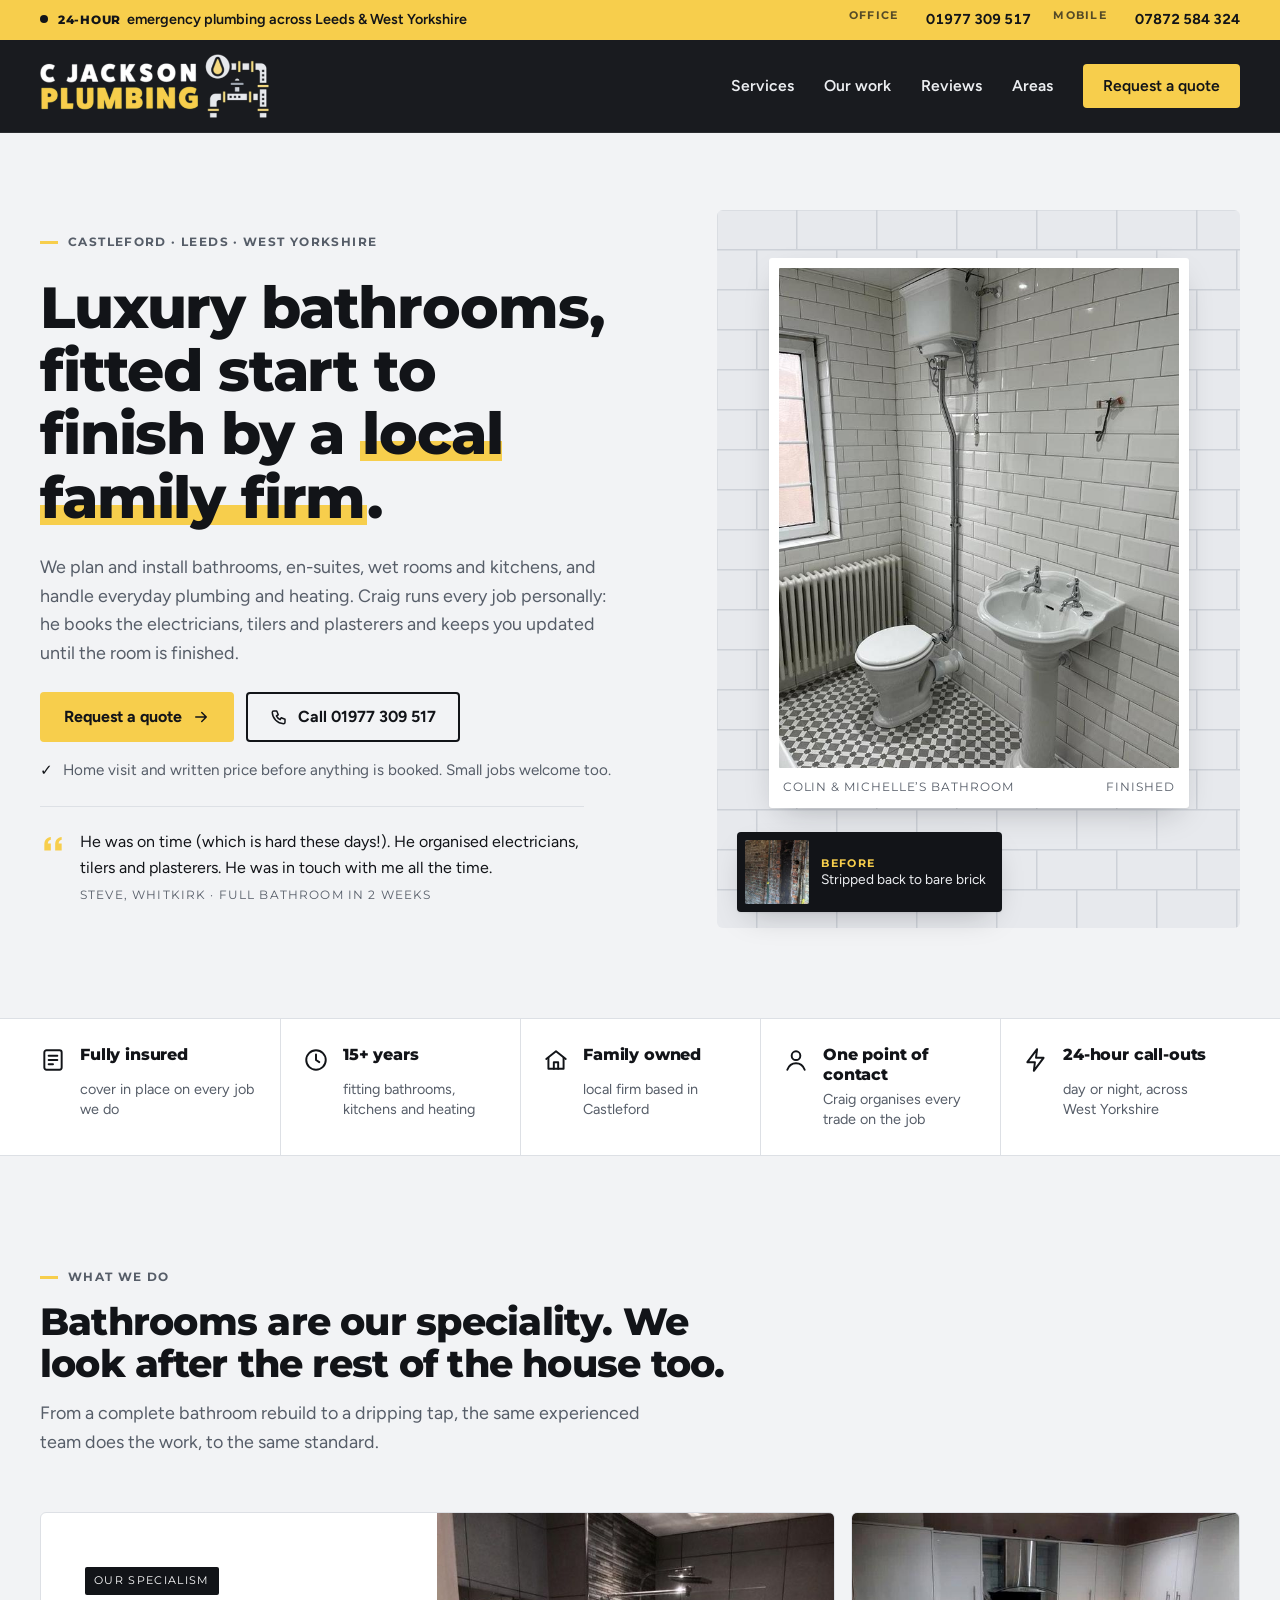
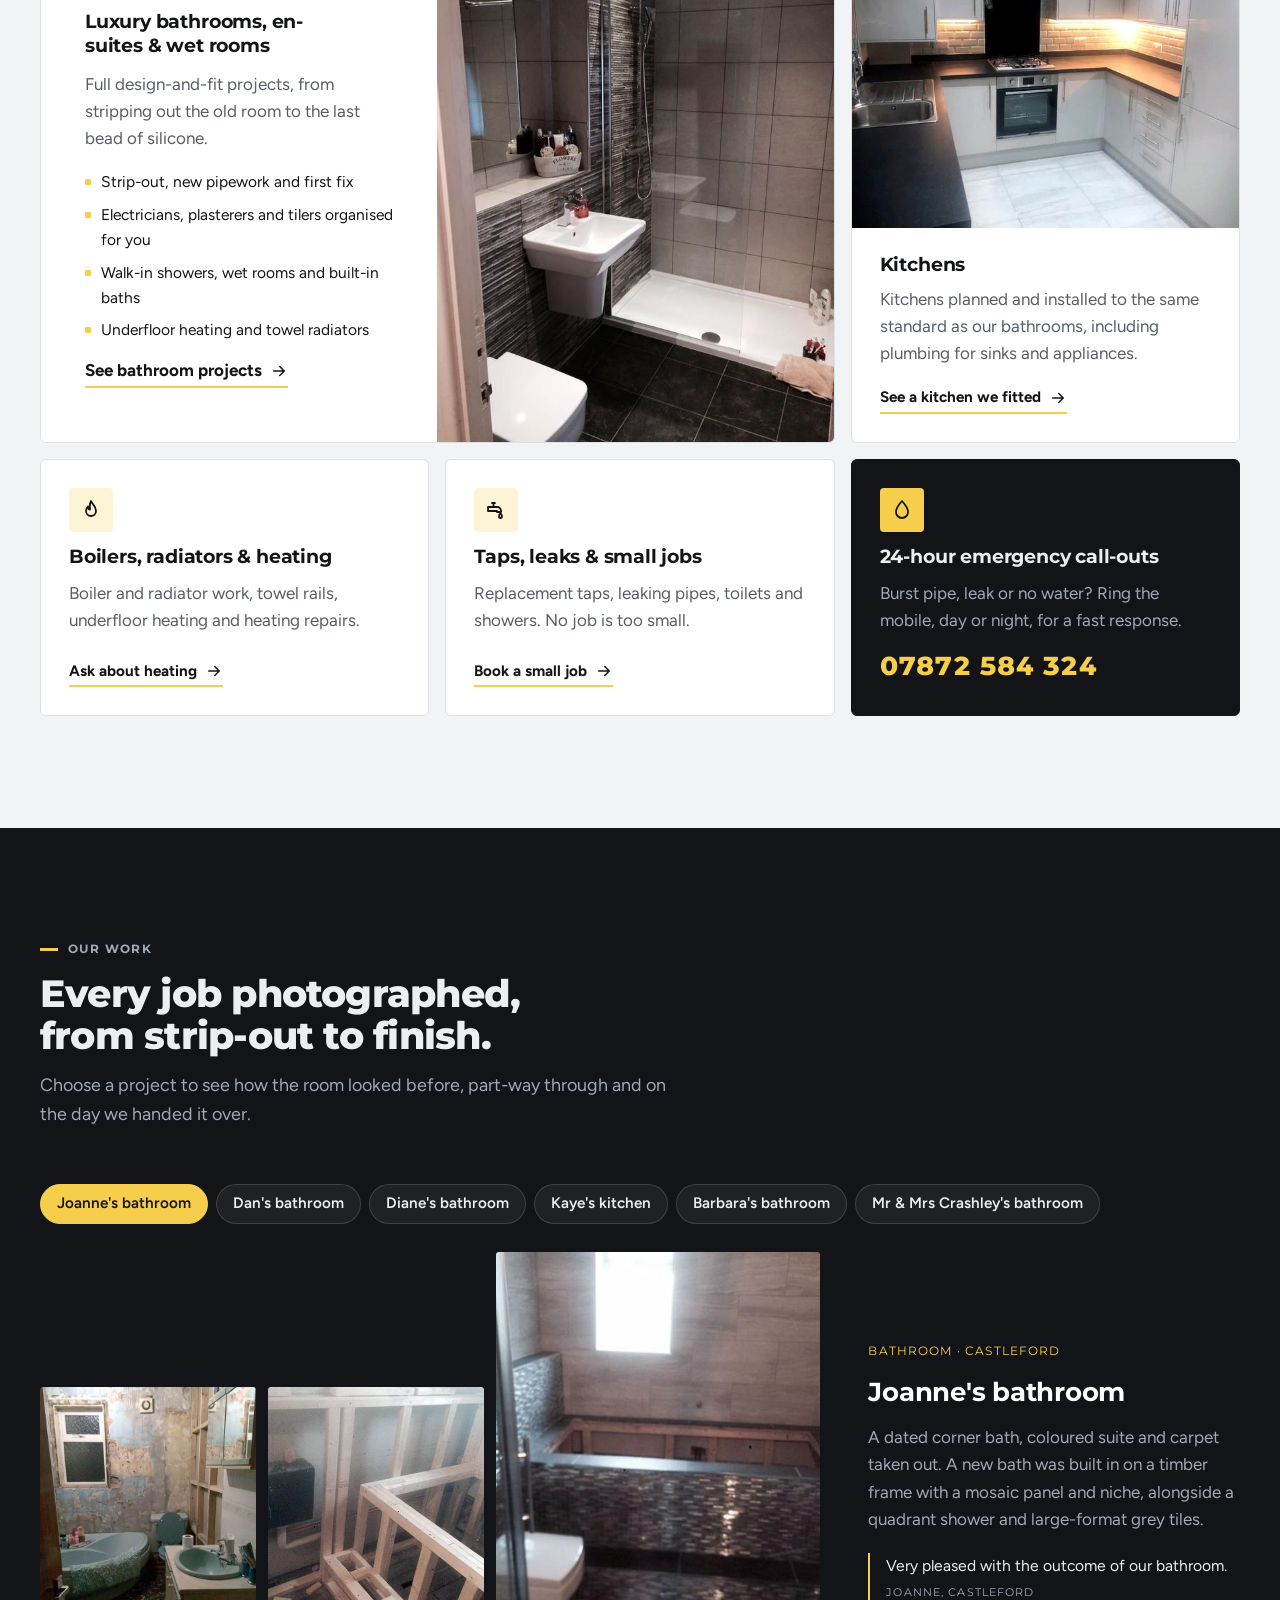
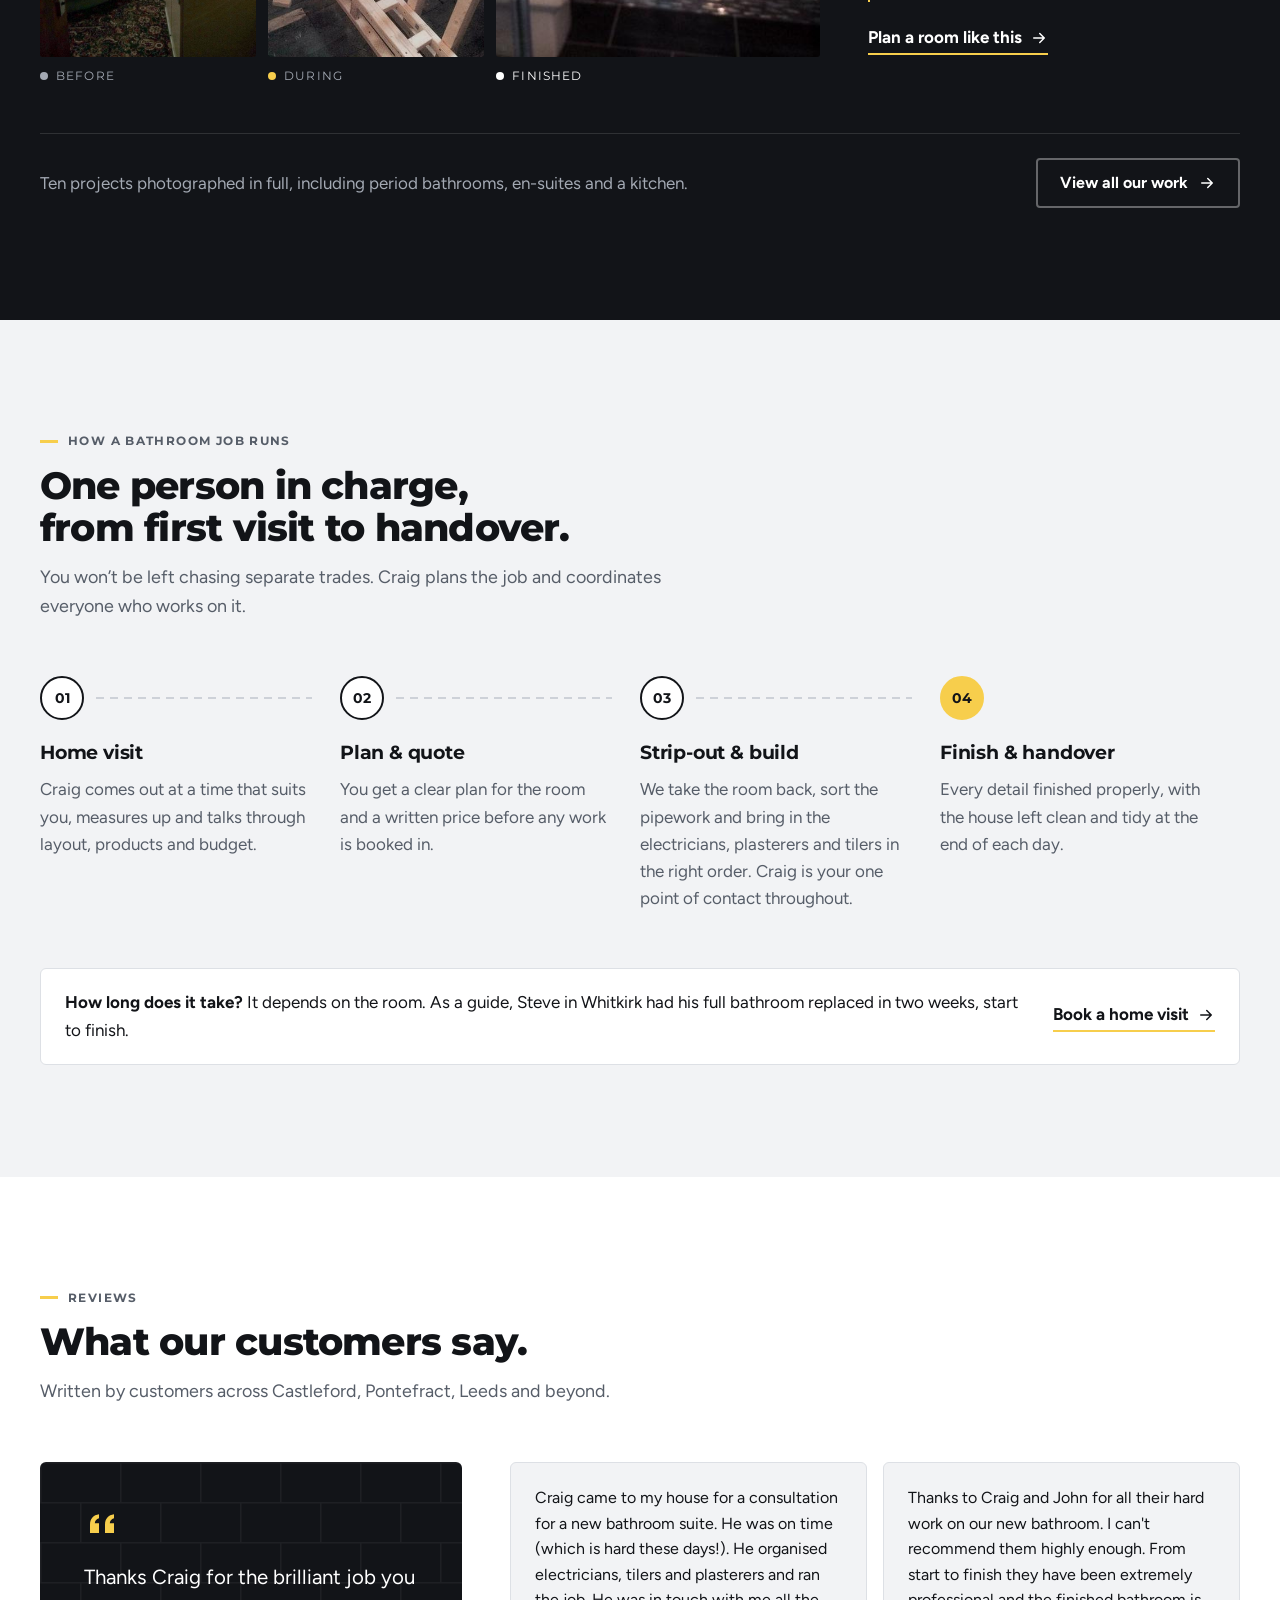
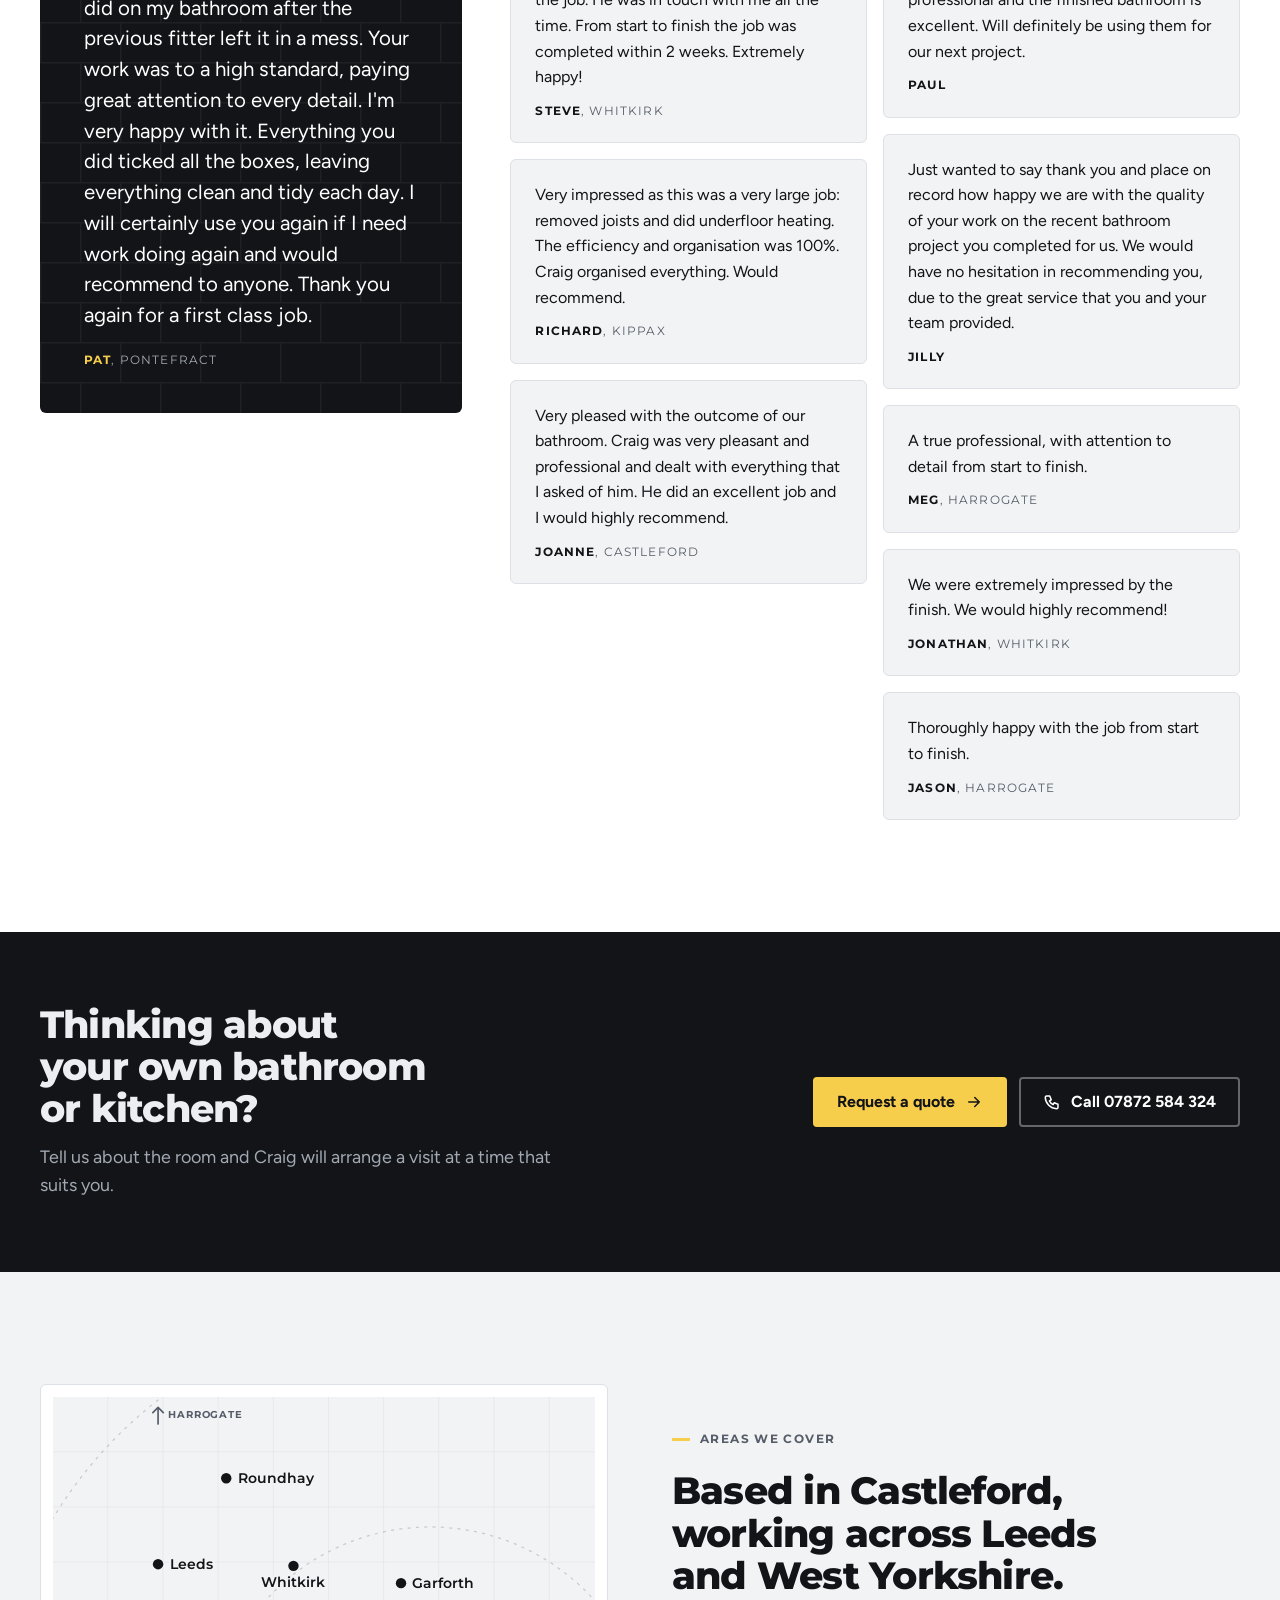
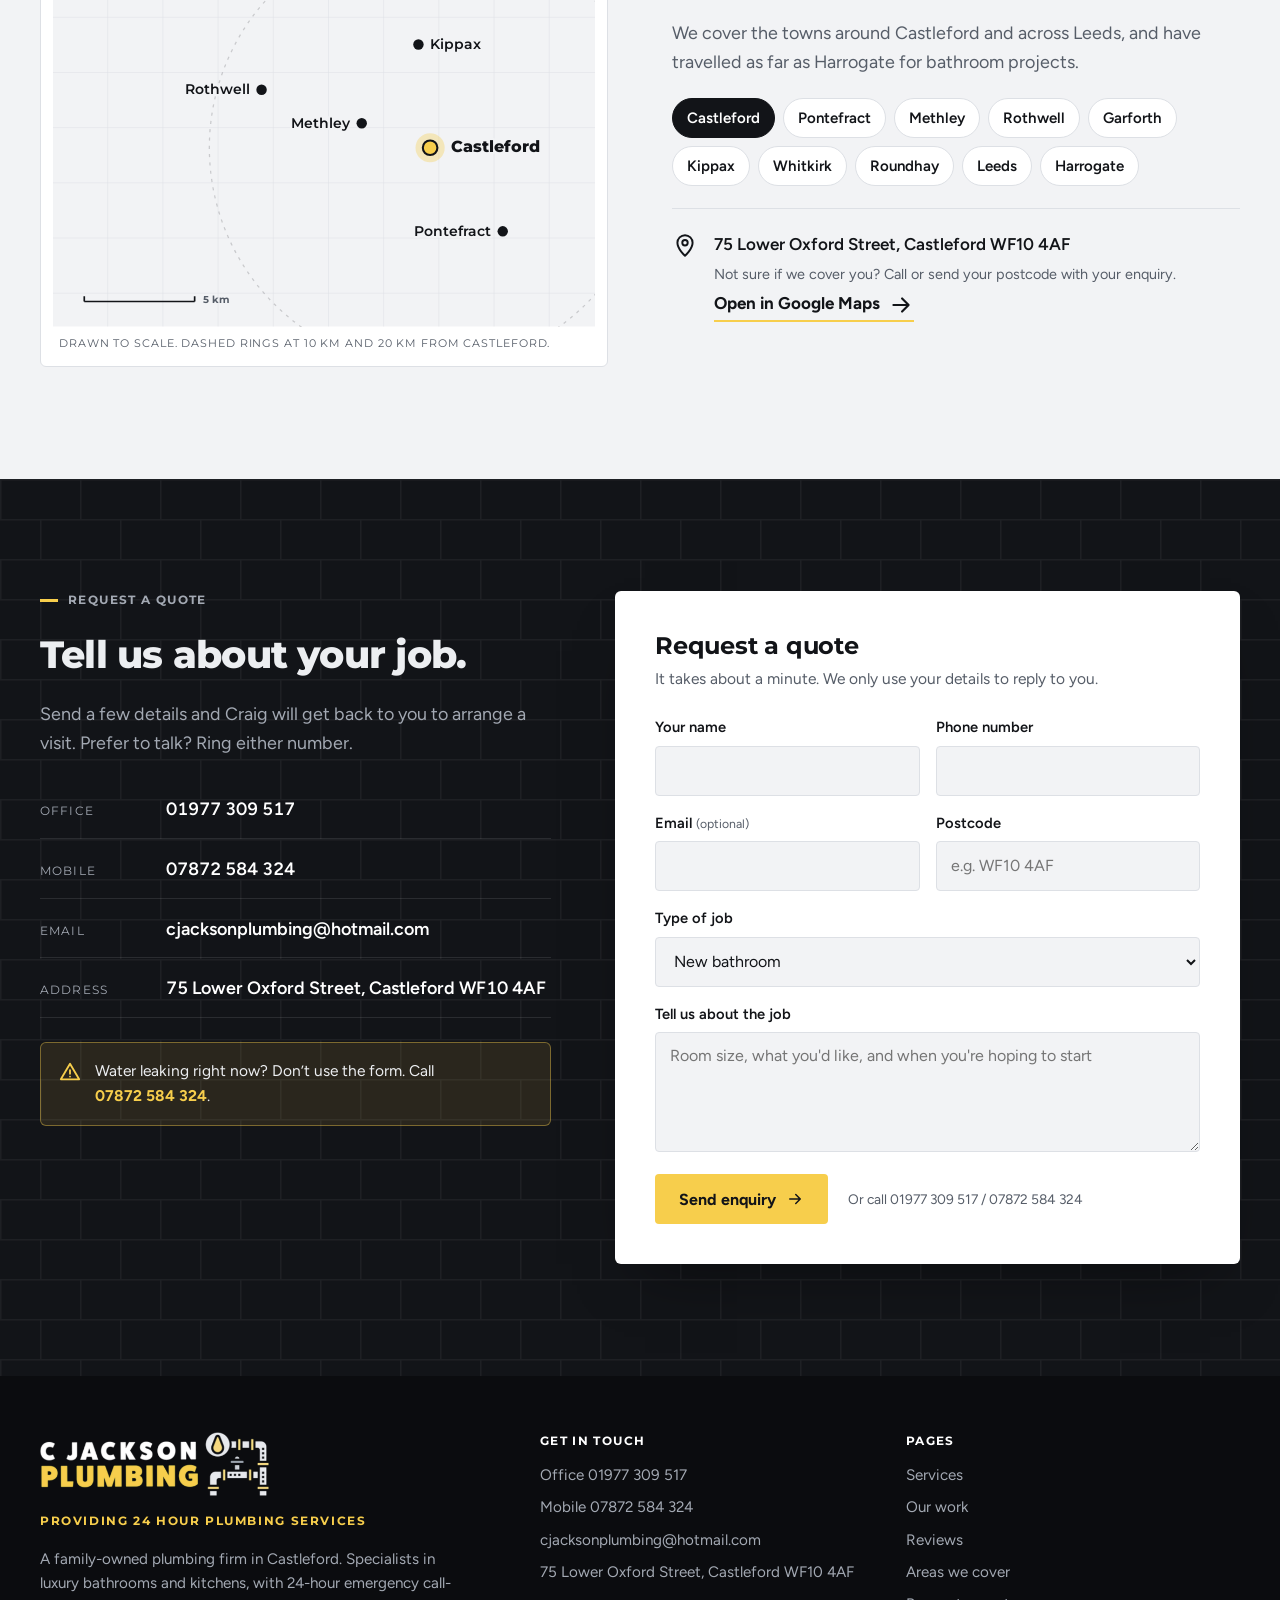
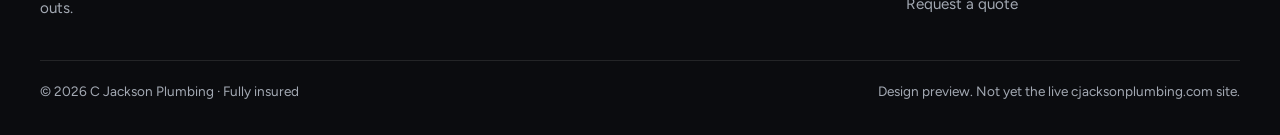
==== commit 66d4e055: "Conversion pass: reassurance line, service links, viewer quote link, CTA band Co-Authored-By: Claude" ====
--- a/index.html
+++ b/index.html
@@ -55,6 +55,7 @@
         <a class="btn btn--brass" href="#contact">Request a quote <svg viewBox="0 0 24 24" fill="none" stroke="currentColor" stroke-width="2" stroke-linecap="round" stroke-linejoin="round" aria-hidden="true"><path d="M5 12h14M13 6l6 6-6 6"/></svg></a>
         <a class="btn btn--line" href="tel:+441977309517"><svg viewBox="0 0 24 24" fill="none" stroke="currentColor" stroke-width="2" stroke-linecap="round" stroke-linejoin="round" aria-hidden="true"><path d="M5 4h4l2 5-2.5 1.5a11 11 0 0 0 5 5L15 13l5 2v4a2 2 0 0 1-2 2A16 16 0 0 1 3 6a2 2 0 0 1 2-2"/></svg>Call 01977 309 517</a>
       </div>
+      <p class="hero-reassure">Home visit and written price before anything is booked. Small jobs welcome too.</p>
       <figure class="hero-quote">
         <svg viewBox="0 0 24 24" fill="currentColor" aria-hidden="true"><path d="M4 18v-5.5C4 8.4 6.3 6 10 5.5v2.6C8.2 8.6 7.3 9.8 7.2 11.5H10V18H4Zm10 0v-5.5c0-4.1 2.3-6.5 6-7v2.6c-1.8.5-2.7 1.7-2.8 3.4H20V18h-6Z"/></svg>
         <blockquote style="margin:0"><p>He was on time (which is hard these days!). He organised electricians, tilers and plasterers. He was in touch with me all the time.</p>
@@ -114,17 +115,20 @@
         <div class="service-body">
           <h3>Kitchens</h3>
           <p>Kitchens planned and installed to the same standard as our bathrooms, including plumbing for sinks and appliances.</p>
+          <a class="text-link service-link" href="work.html#kaye">See a kitchen we fitted <svg viewBox="0 0 24 24" fill="none" stroke="currentColor" stroke-width="2" stroke-linecap="round" stroke-linejoin="round" aria-hidden="true"><path d="M5 12h14M13 6l6 6-6 6"/></svg></a>
         </div>
       </article>
       <article class="service">
         <span class="service-icon"><svg viewBox="0 0 24 24" fill="none" stroke="currentColor" stroke-width="1.8" stroke-linecap="round" stroke-linejoin="round" aria-hidden="true"><path d="M12 3c1 3 5 5 5 10a5 5 0 0 1-10 0c0-2 1-3.5 2-4.5 0 2 1 3 2 3 0-3-1-5 1-8.5Z"/></svg></span>
         <h3>Boilers, radiators &amp; heating</h3>
         <p>Boiler and radiator work, towel rails, underfloor heating and heating repairs.</p>
+        <a class="text-link service-link" href="#contact">Ask about heating <svg viewBox="0 0 24 24" fill="none" stroke="currentColor" stroke-width="2" stroke-linecap="round" stroke-linejoin="round" aria-hidden="true"><path d="M5 12h14M13 6l6 6-6 6"/></svg></a>
       </article>
       <article class="service">
         <span class="service-icon"><svg viewBox="0 0 24 24" fill="none" stroke="currentColor" stroke-width="1.8" stroke-linecap="round" stroke-linejoin="round" aria-hidden="true"><path d="M4 9h9a4 4 0 0 1 4 4v1h-4v-1H4z"/><path d="M8 5h3M9.5 5v4"/><path d="M15 18c0 1 .7 2 1.5 2S18 19 18 18c0-1-1.5-2.5-1.5-2.5S15 17 15 18Z"/></svg></span>
         <h3>Taps, leaks &amp; small jobs</h3>
         <p>Replacement taps, leaking pipes, toilets and showers. No job is too small.</p>
+        <a class="text-link service-link" href="#contact">Book a small job <svg viewBox="0 0 24 24" fill="none" stroke="currentColor" stroke-width="2" stroke-linecap="round" stroke-linejoin="round" aria-hidden="true"><path d="M5 12h14M13 6l6 6-6 6"/></svg></a>
       </article>
       <article class="service service--urgent">
         <span class="service-icon"><svg viewBox="0 0 24 24" fill="none" stroke="currentColor" stroke-width="1.8" stroke-linecap="round" stroke-linejoin="round" aria-hidden="true"><path d="M12 3s6 6.5 6 11a6 6 0 0 1-12 0c0-4.5 6-11 6-11Z"/></svg></span>
@@ -162,6 +166,7 @@
         <h3>Joanne&#x27;s bathroom</h3>
         <p>A dated corner bath, coloured suite and carpet taken out. A new bath was built in on a timber frame with a mosaic panel and niche, alongside a quadrant shower and large-format grey tiles.</p>
         <blockquote>Very pleased with the outcome of our bathroom.<cite>Joanne, Castleford</cite></blockquote>
+        <a class="text-link viewer-cta" href="#contact">Plan a room like this <svg viewBox="0 0 24 24" fill="none" stroke="currentColor" stroke-width="2" stroke-linecap="round" stroke-linejoin="round" aria-hidden="true"><path d="M5 12h14M13 6l6 6-6 6"/></svg></a>
       </div>
     </div>
     <div class="viewer-panel" role="tabpanel" id="panel-dan" aria-labelledby="tab-dan" tabindex="0" hidden>
@@ -174,6 +179,7 @@
         <span class="meta">Bathroom</span>
         <h3>Dan&#x27;s bathroom</h3>
         <p>Old tiles stripped and the walls made good, then finished in grey large-format tiles with an L-shaped shower bath and glass screen, a back-lit mirror and a vanity unit.</p>
+        <a class="text-link viewer-cta" href="#contact">Plan a room like this <svg viewBox="0 0 24 24" fill="none" stroke="currentColor" stroke-width="2" stroke-linecap="round" stroke-linejoin="round" aria-hidden="true"><path d="M5 12h14M13 6l6 6-6 6"/></svg></a>
       </div>
     </div>
     <div class="viewer-panel" role="tabpanel" id="panel-diane" aria-labelledby="tab-diane" tabindex="0" hidden>
@@ -186,6 +192,7 @@
         <span class="meta">Bathroom</span>
         <h3>Diane&#x27;s bathroom</h3>
         <p>Red wall tiles and the old pedestal suite removed and the room rebuilt with new studwork. Finished with a quadrant shower, LED mirror, chrome towel rail and a concealed-cistern WC.</p>
+        <a class="text-link viewer-cta" href="#contact">Plan a room like this <svg viewBox="0 0 24 24" fill="none" stroke="currentColor" stroke-width="2" stroke-linecap="round" stroke-linejoin="round" aria-hidden="true"><path d="M5 12h14M13 6l6 6-6 6"/></svg></a>
       </div>
     </div>
     <div class="viewer-panel" role="tabpanel" id="panel-kaye" aria-labelledby="tab-kaye" tabindex="0" hidden>
@@ -198,6 +205,7 @@
         <span class="meta">Kitchen</span>
         <h3>Kaye&#x27;s kitchen</h3>
         <p>Taken back to brick and fully re-boarded before fitting a new kitchen with a metro-tile splashback and under-cabinet lighting. A new shower room was added off the kitchen in the same job.</p>
+        <a class="text-link viewer-cta" href="#contact">Plan a room like this <svg viewBox="0 0 24 24" fill="none" stroke="currentColor" stroke-width="2" stroke-linecap="round" stroke-linejoin="round" aria-hidden="true"><path d="M5 12h14M13 6l6 6-6 6"/></svg></a>
       </div>
     </div>
     <div class="viewer-panel" role="tabpanel" id="panel-barbara" aria-labelledby="tab-barbara" tabindex="0" hidden>
@@ -210,6 +218,7 @@
         <span class="meta">Bathroom</span>
         <h3>Barbara&#x27;s bathroom</h3>
         <p>Stripped right back to the floorboards, then finished with marble-effect wall tiles, a combination vanity and WC unit, a tall chrome towel radiator and wood-effect flooring.</p>
+        <a class="text-link viewer-cta" href="#contact">Plan a room like this <svg viewBox="0 0 24 24" fill="none" stroke="currentColor" stroke-width="2" stroke-linecap="round" stroke-linejoin="round" aria-hidden="true"><path d="M5 12h14M13 6l6 6-6 6"/></svg></a>
       </div>
     </div>
     <div class="viewer-panel" role="tabpanel" id="panel-crashley" aria-labelledby="tab-crashley" tabindex="0" hidden>
@@ -222,6 +231,7 @@
         <span class="meta">Bathroom</span>
         <h3>Mr &amp; Mrs Crashley&#x27;s bathroom</h3>
         <p>Old stone-effect tiles and fittings removed, then a full refit with large-format porcelain, a long combination vanity and WC unit, a designer towel rail and a shower enclosure.</p>
+        <a class="text-link viewer-cta" href="#contact">Plan a room like this <svg viewBox="0 0 24 24" fill="none" stroke="currentColor" stroke-width="2" stroke-linecap="round" stroke-linejoin="round" aria-hidden="true"><path d="M5 12h14M13 6l6 6-6 6"/></svg></a>
       </div>
     </div>
     <div class="viewer-foot">
@@ -275,6 +285,19 @@
         <figure class="review"><blockquote style="margin:0"><p>We were extremely impressed by the finish. We would highly recommend!</p></blockquote><footer><b>Jonathan</b>, Whitkirk</footer></figure>
         <figure class="review"><blockquote style="margin:0"><p>Thoroughly happy with the job from start to finish.</p></blockquote><footer><b>Jason</b>, Harrogate</footer></figure>
       </div>
+    </div>
+  </div>
+</section>
+
+<section class="band band--ink cta-band">
+  <div class="wrap">
+    <div>
+      <h2>Thinking about your own bathroom or kitchen?</h2>
+      <p class="cta-sub">Tell us about the room and Craig will arrange a visit at a time that suits you.</p>
+    </div>
+    <div class="hero-actions">
+      <a class="btn btn--brass" href="#contact">Request a quote <svg viewBox="0 0 24 24" fill="none" stroke="currentColor" stroke-width="2" stroke-linecap="round" stroke-linejoin="round" aria-hidden="true"><path d="M5 12h14M13 6l6 6-6 6"/></svg></a>
+      <a class="btn btn--line-light" href="tel:+447872584324"><svg viewBox="0 0 24 24" fill="none" stroke="currentColor" stroke-width="2" stroke-linecap="round" stroke-linejoin="round" aria-hidden="true"><path d="M5 4h4l2 5-2.5 1.5a11 11 0 0 0 5 5L15 13l5 2v4a2 2 0 0 1-2 2A16 16 0 0 1 3 6a2 2 0 0 1 2-2"/></svg>Call 07872 584 324</a>
     </div>
   </div>
 </section>
--- a/styles.css
+++ b/styles.css
@@ -154,6 +154,8 @@
 .hero-copy h1 em { font-style: normal; background: linear-gradient(transparent 62%, var(--brass) 62%, var(--brass) 90%, transparent 90%); padding-inline: 2px; }
 .hero-lead { font-size: var(--fs-lead); color: var(--muted); max-width: 36rem; }
 .hero-actions { display: flex; flex-wrap: wrap; gap: 12px; }
+.hero-reassure { color: var(--muted); font-size: .95rem; margin-top: -8px; display: flex; gap: 10px; align-items: baseline; }
+.hero-reassure::before { content: "\2713"; color: var(--ink); font-weight: 700; flex: none; }
 .hero-quote { margin: 0; display: grid; grid-template-columns: auto minmax(0,1fr); gap: 14px; align-items: start; padding-top: 22px; border-top: 1px solid var(--line); max-width: 34rem; }
 .hero-quote svg { width: 26px; height: 26px; color: var(--brass); margin-top: 2px; }
 .hero-quote p { font-size: 1rem; }
@@ -189,6 +191,9 @@
 .services { display: grid; grid-template-columns: repeat(3, minmax(0, 1fr)); gap: 16px; }
 .service { background: var(--white); border: 1px solid var(--line); border-radius: var(--radius); padding: 28px; display: grid; gap: 12px; align-content: start; min-width: 0; }
 .service p { color: var(--muted); }
+.service-link { margin-top: auto; padding-top: 8px; font-size: .95rem; }
+.service { grid-template-rows: auto auto 1fr auto; }
+.service--feature, .service--photo { grid-template-rows: none; }
 .service ul { list-style: none; margin: 4px 0 0; padding: 0; display: grid; gap: 8px; font-size: .97rem; }
 .service li { display: flex; gap: 10px; align-items: baseline; }
 .service li::before { content: ""; width: 6px; height: 6px; flex: none; background: var(--brass); border-radius: 1px; transform: translateY(-2px); }
@@ -230,6 +235,8 @@
 .viewer-notes p { color: var(--on-ink-muted); }
 .viewer-notes .meta { font-family: var(--mono); font-size: var(--fs-label); letter-spacing: .1em; text-transform: uppercase; color: var(--brass); }
 .viewer-notes blockquote { margin: 4px 0 0; padding-left: 16px; border-left: 2px solid var(--brass); color: var(--on-ink); font-size: .98rem; }
+.viewer-cta { color: var(--white); margin-top: 6px; }
+.viewer-cta:hover { color: var(--brass); }
 .viewer-notes blockquote cite { display: block; margin-top: 6px; font-style: normal; font-family: var(--mono); font-size: .7rem; letter-spacing: .1em; text-transform: uppercase; color: var(--on-ink-muted); }
 .viewer-foot { margin-top: clamp(32px, 4vw, 48px); padding-top: 24px; border-top: 1px solid rgba(255,255,255,.12); display: flex; flex-wrap: wrap; gap: 16px 32px; align-items: center; justify-content: space-between; }
 .viewer-foot p { color: var(--on-ink-muted); }
@@ -364,7 +371,9 @@
 .lb-close svg { width: 22px; height: 22px; }
 
 .cta-band .wrap { display: flex; flex-wrap: wrap; gap: 24px 40px; align-items: center; justify-content: space-between; }
-.cta-band h2 { max-width: 34rem; }
+.cta-band h2 { max-width: 30rem; }
+.cta-band .cta-sub { color: var(--on-ink-muted); margin-top: 12px; max-width: 32rem; font-size: var(--fs-lead); }
+.cta-band.band { padding-block: clamp(48px, 6vw, 72px); }
 .cta-band .hero-actions { flex: none; }
 
 /* Responsive */
@@ -418,7 +427,8 @@
   .hero .wrap { gap: 18px; }
   .hero-copy { display: contents; }
   .hero-copy .eyebrow { order: 0; }
-  .hero-copy h1, .hero-lead, .hero-actions { order: 1; }
+  .hero-copy h1, .hero-lead, .hero-actions, .hero-reassure { order: 1; }
+  .hero-reassure { margin-top: -4px; font-size: .9rem; }
   .hero-wall { order: 2; max-width: none; padding: 12px; margin-top: 6px; }
   .hero-quote { order: 3; padding-top: 18px; }
   .hero-lead { font-size: 1.02rem; }
@@ -449,7 +459,9 @@
   .service--photo { grid-template-rows: auto auto; }
   .service--photo .service-body { padding: 18px 20px 22px; }
   .service:not(.service--feature):not(.service--photo) { grid-template-columns: auto minmax(0, 1fr); column-gap: 16px; row-gap: 4px; padding: 20px; }
+  .service:not(.service--feature):not(.service--photo) { grid-template-rows: auto auto auto; }
   .service:not(.service--feature):not(.service--photo) .service-icon { grid-row: span 3; }
+  .service-link { margin-top: 2px; }
   .service h3 { font-size: 1.08rem; }
   .service p { font-size: .97rem; }
   .service--urgent .urgent-number { font-size: 1.45rem; margin-top: 4px; }
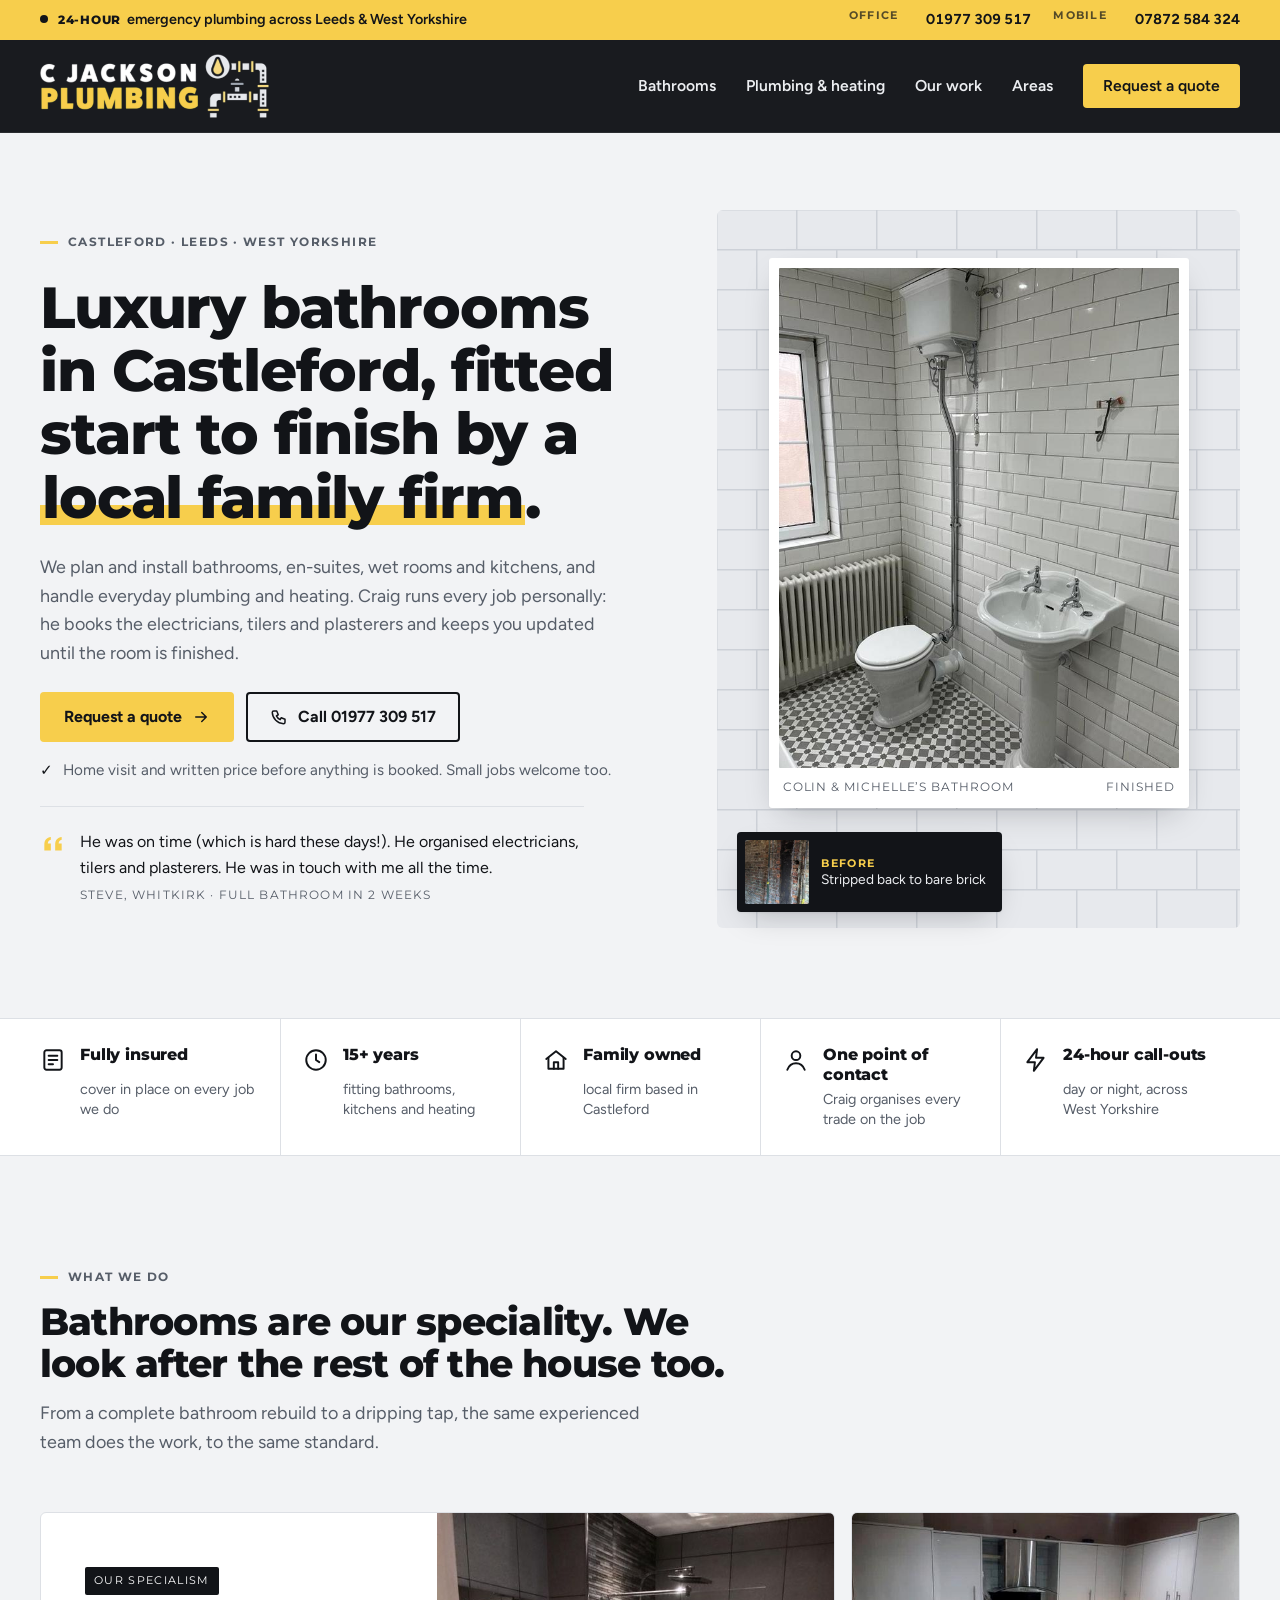
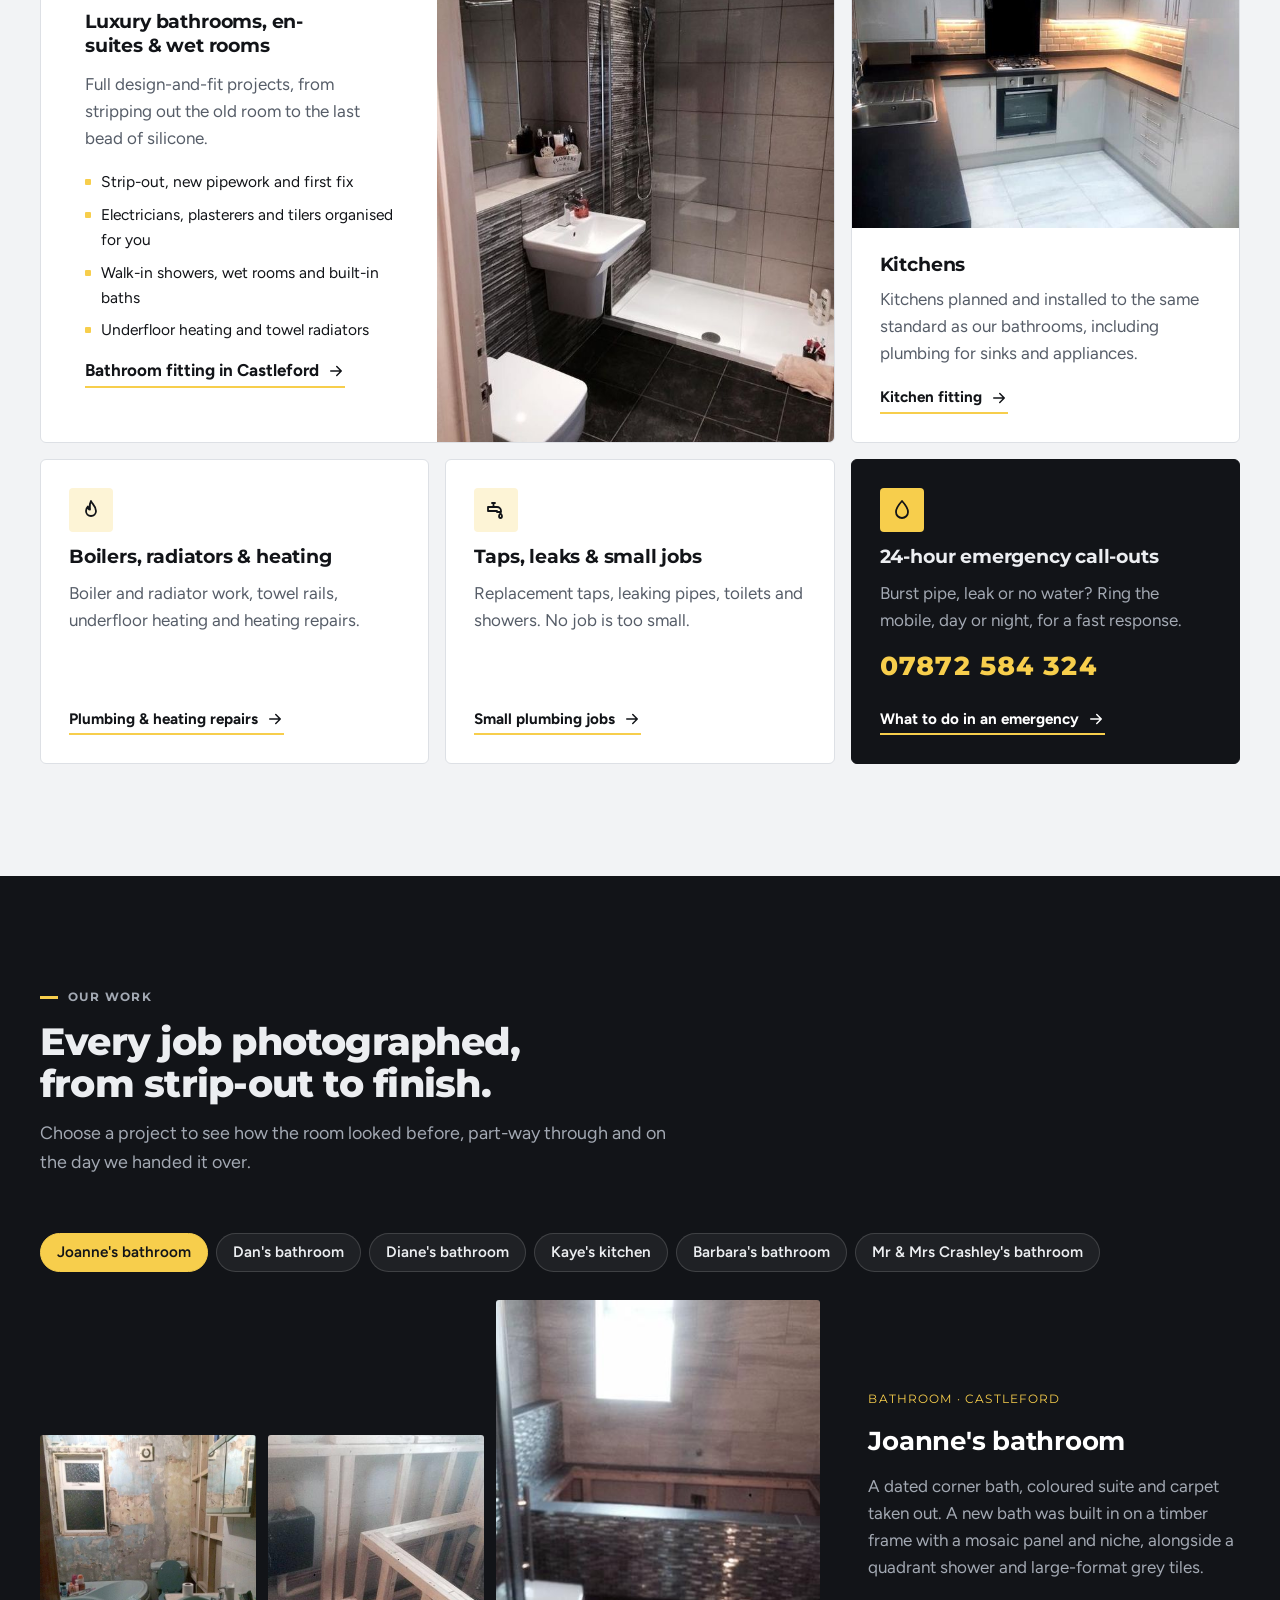
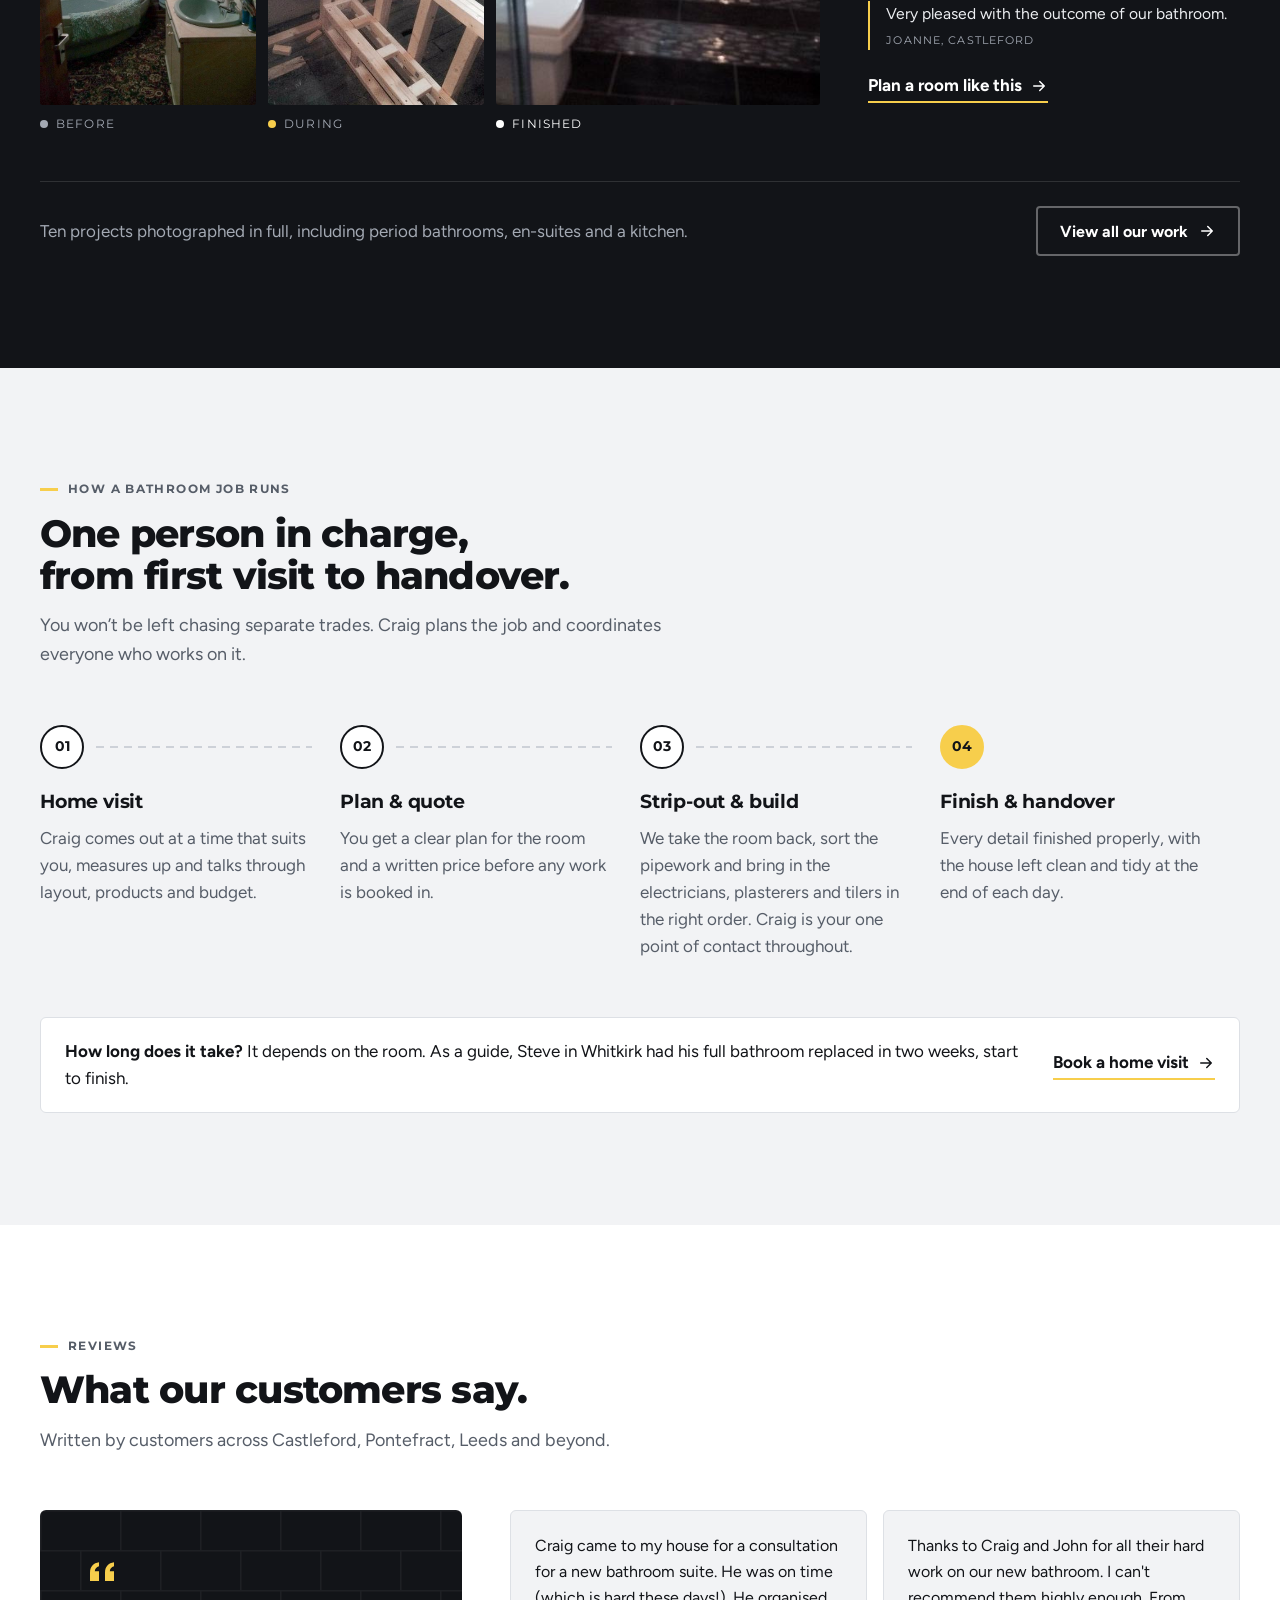
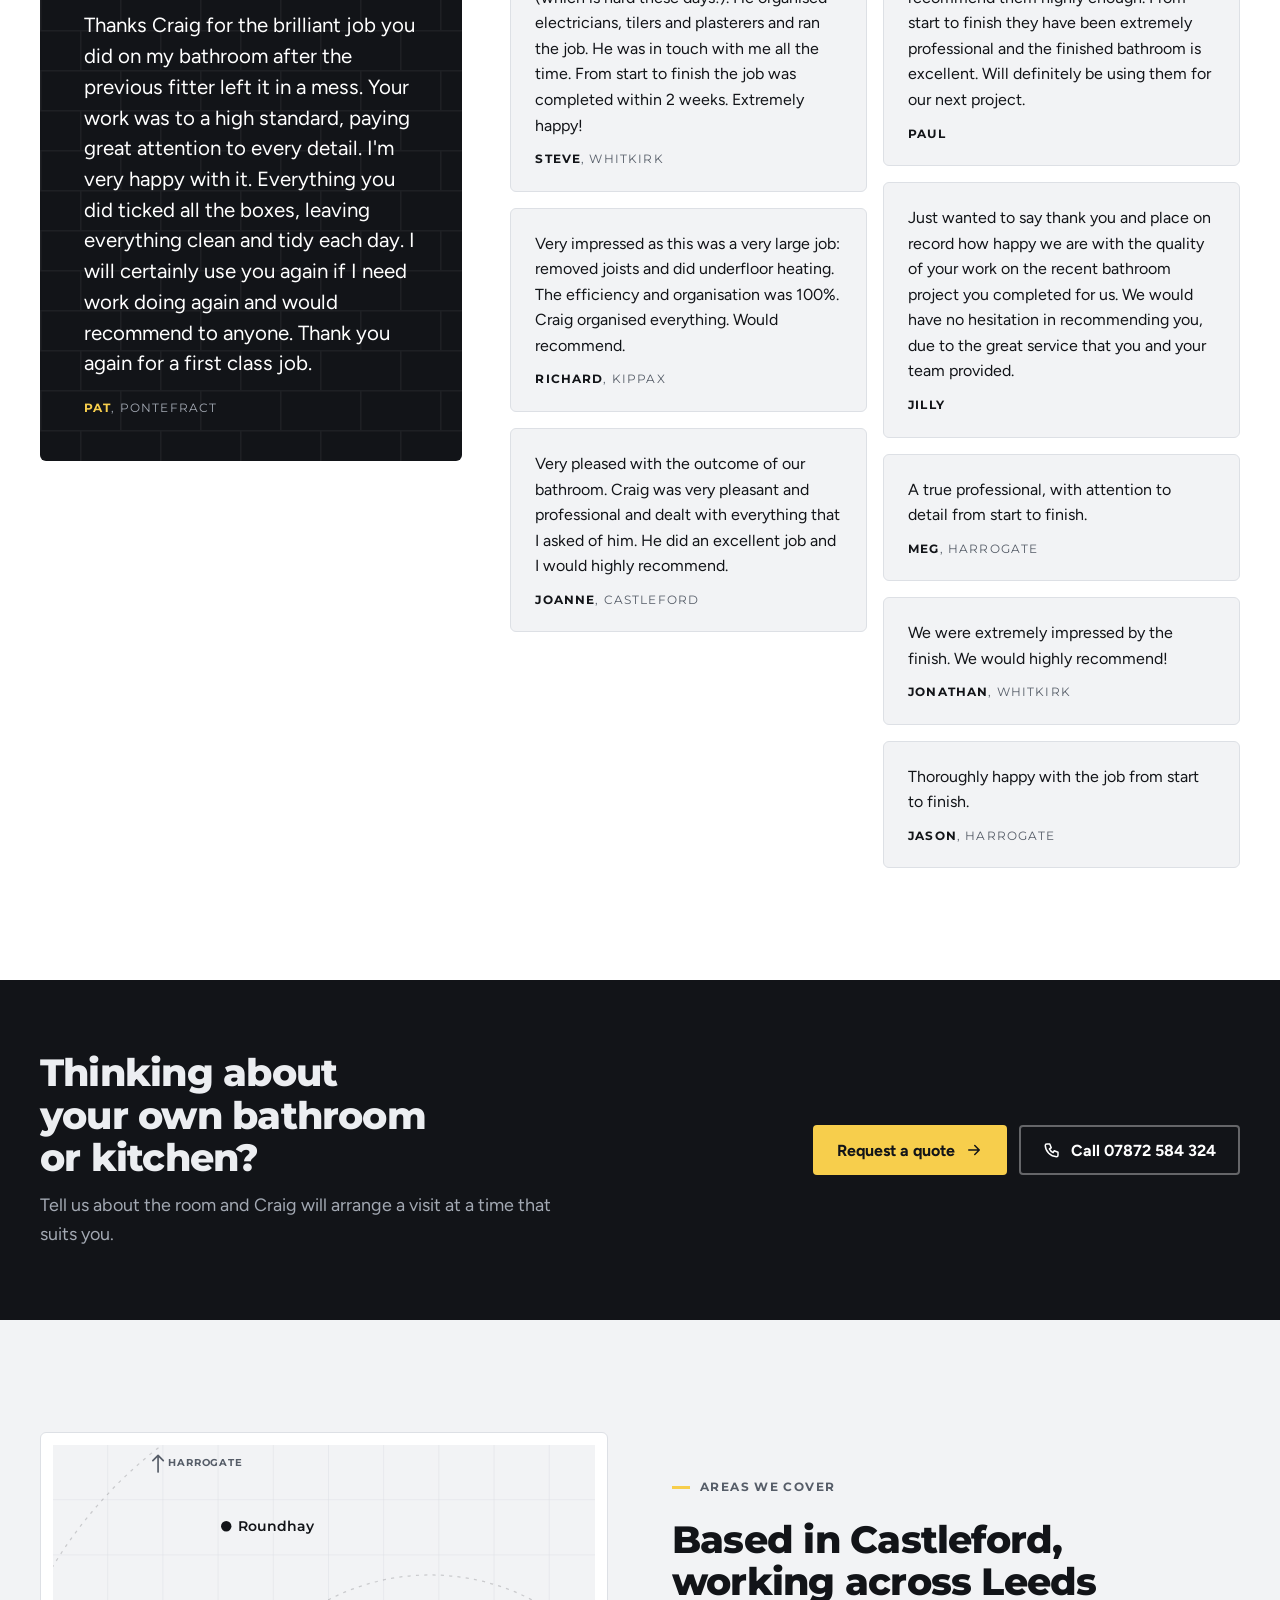
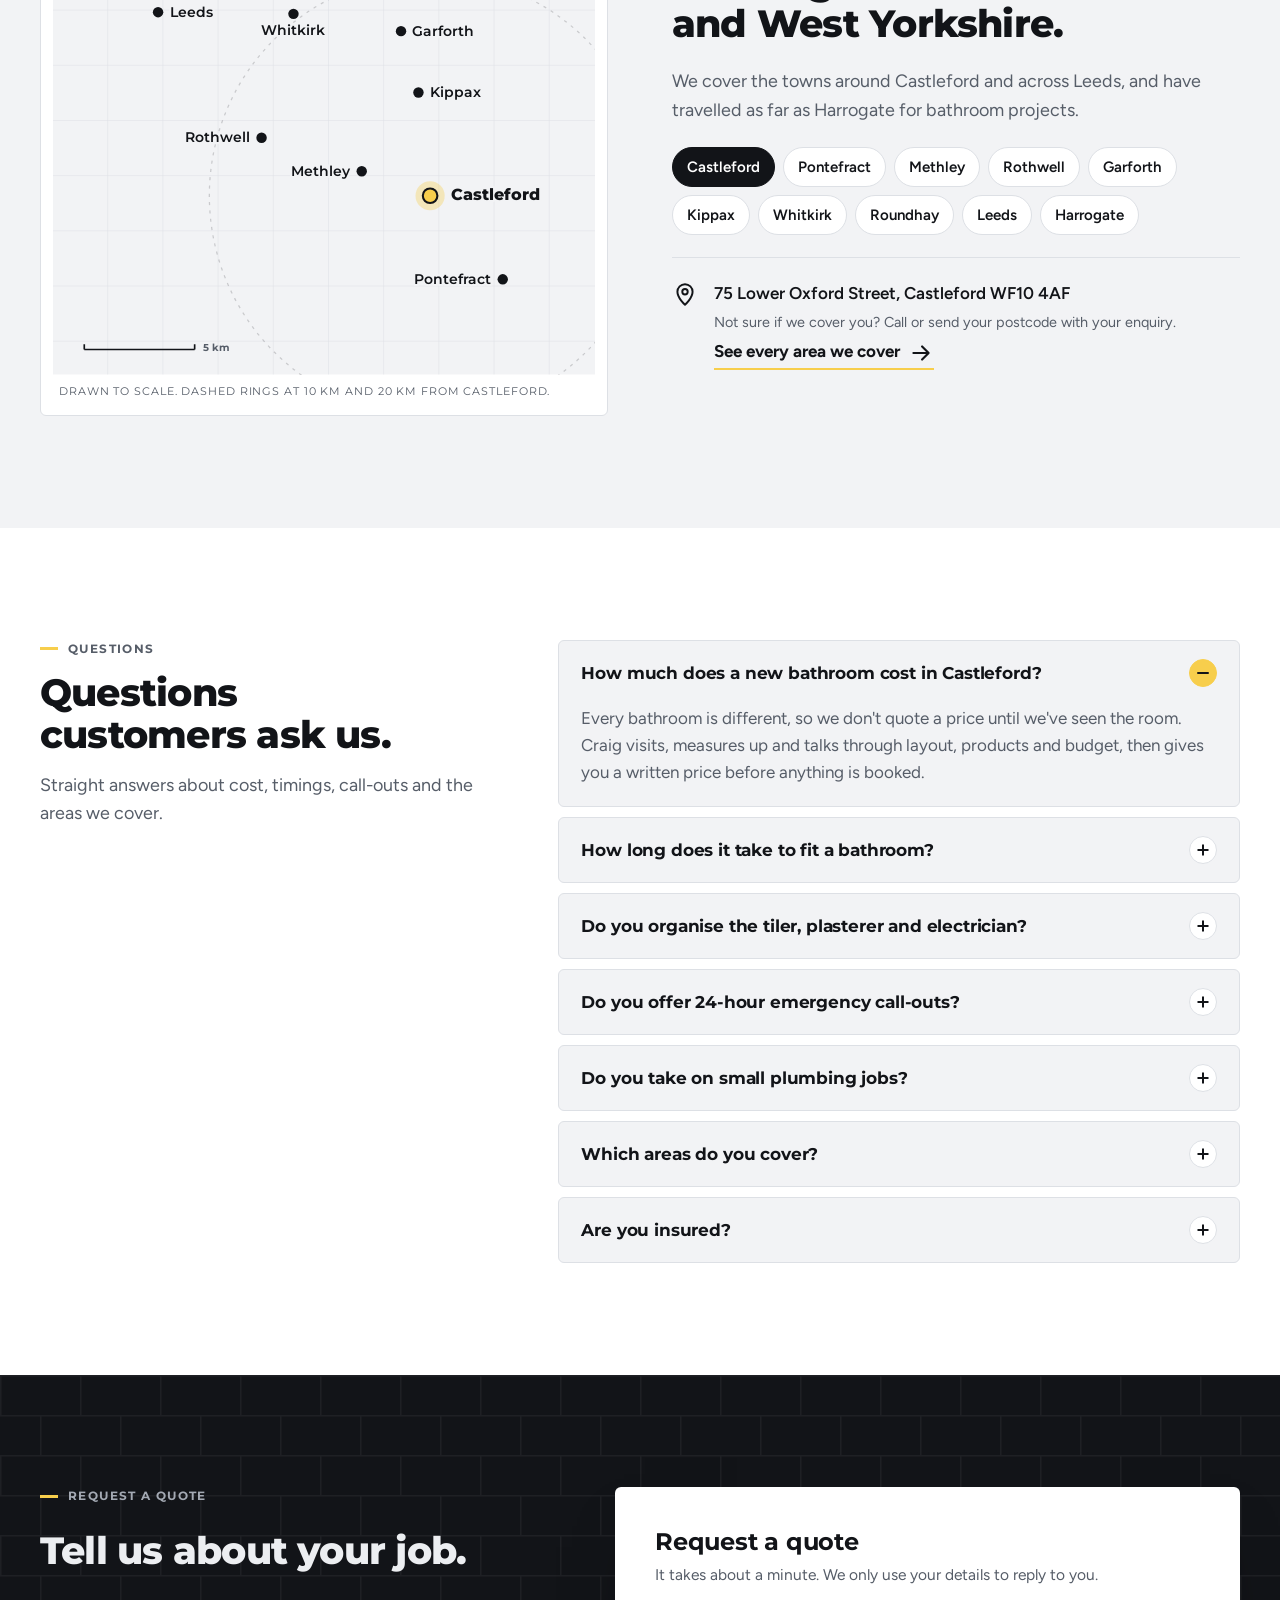
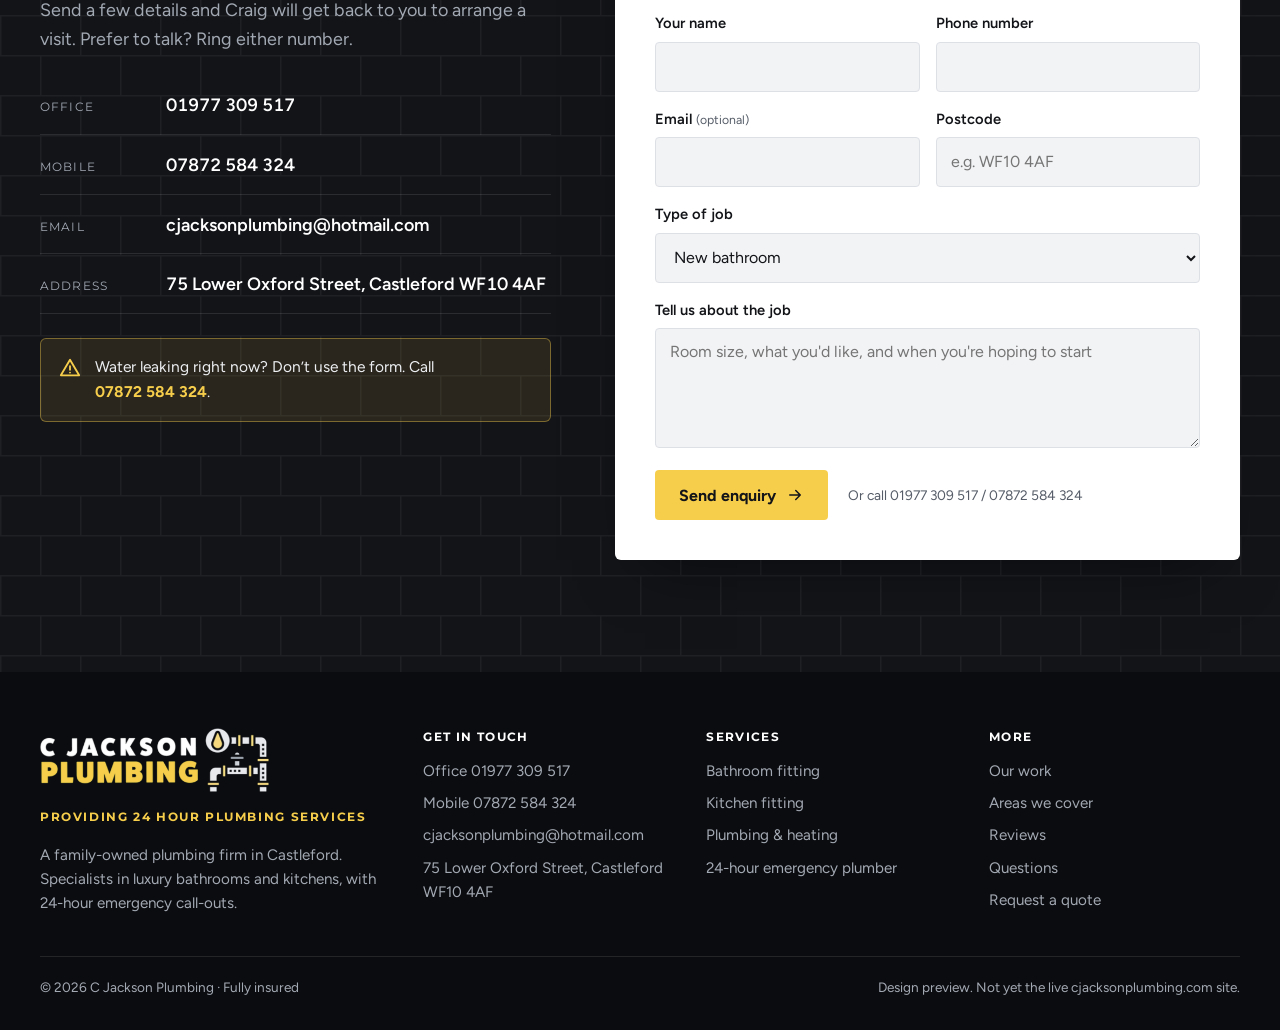
==== commit 7f018e73: "SEO and AI search: service pages, areas page, FAQs, structured data - Keyword-targeted pages for bat" ====
--- a/index.html
+++ b/index.html
@@ -3,26 +3,30 @@
 <head>
 <meta charset="utf-8">
 <meta name="viewport" content="width=device-width, initial-scale=1, viewport-fit=cover">
-<title>C Jackson Plumbing | Bathroom Fitters &amp; Plumbers in Castleford and Leeds</title>
-<meta name="description" content="Family-owned plumbers in Castleford specialising in luxury bathrooms, en-suites, wet rooms and kitchens. Fully insured, with over 15 years of experience and 24-hour emergency call-outs across Leeds and West Yorkshire.">
+<title>Plumber &amp; Bathroom Fitter in Castleford | C Jackson Plumbing</title>
+<meta name="description" content="Family-run plumbers and luxury bathroom fitters in Castleford. Fully insured, 15+ years&#x27; experience and 24-hour emergency call-outs across Leeds and West Yorkshire.">
+<link rel="canonical" href="https://www.cjacksonplumbing.com/">
+<meta name="robots" content="noindex, nofollow">
 <meta name="theme-color" content="#121418">
-<!-- Design preview: remove the robots line below when this goes live on cjacksonplumbing.com -->
-<meta name="robots" content="noindex, nofollow">
+<meta name="geo.region" content="GB-WKF">
+<meta name="geo.placename" content="Castleford">
 <link rel="preconnect" href="https://fonts.googleapis.com">
 <link rel="preconnect" href="https://fonts.gstatic.com" crossorigin>
 <link rel="stylesheet" href="https://fonts.googleapis.com/css2?family=Montserrat:wght@600;700;800&family=Figtree:wght@400;500;600;700&display=swap">
 <link rel="icon" type="image/png" sizes="32x32" href="img/brand/favicon-32.png">
 <link rel="apple-touch-icon" href="img/brand/icon-180.png">
 <meta property="og:type" content="website">
+<meta property="og:locale" content="en_GB">
 <meta property="og:site_name" content="C Jackson Plumbing">
-<meta property="og:title" content="C Jackson Plumbing | Bathroom Fitters &amp; Plumbers in Castleford and Leeds">
-<meta property="og:description" content="Family-owned plumbers in Castleford specialising in luxury bathrooms, en-suites, wet rooms and kitchens. Fully insured, with over 15 years of experience and 24-hour emergency call-outs across Leeds and West Yorkshire.">
+<meta property="og:title" content="Plumber &amp; Bathroom Fitter in Castleford | C Jackson Plumbing">
+<meta property="og:description" content="Family-run plumbers and luxury bathroom fitters in Castleford. Fully insured, 15+ years&#x27; experience and 24-hour emergency call-outs across Leeds and West Yorkshire.">
+<meta property="og:url" content="https://www.cjacksonplumbing.com/">
 <meta property="og:image" content="https://moodfilms.github.io/cjackson-plumbing-preview/img/brand/og-image.jpg">
 <meta property="og:image:width" content="1200">
 <meta property="og:image:height" content="630">
 <meta name="twitter:card" content="summary_large_image">
 <link rel="stylesheet" href="styles.css">
-<script type="application/ld+json">{"@context": "https://schema.org", "@type": "Plumber", "name": "C Jackson Plumbing", "url": "https://www.cjacksonplumbing.com/", "telephone": "+441977309517", "email": "cjacksonplumbing@hotmail.com", "description": "Family-owned plumbing firm specialising in luxury bathrooms and kitchens, providing 24-hour emergency plumbing across Leeds and West Yorkshire.", "logo": "https://www.cjacksonplumbing.com/img/brand/cjackson-logo-full.png", "image": "https://www.cjacksonplumbing.com/img/brand/og-image.jpg", "address": {"@type": "PostalAddress", "streetAddress": "75 Lower Oxford Street", "addressLocality": "Castleford", "postalCode": "WF10 4AF", "addressCountry": "GB"}, "openingHoursSpecification": [{"@type": "OpeningHoursSpecification", "dayOfWeek": ["Monday", "Tuesday", "Wednesday", "Thursday", "Friday", "Saturday", "Sunday"], "opens": "00:00", "closes": "23:59"}], "areaServed": ["Castleford", "Pontefract", "Methley", "Rothwell", "Garforth", "Kippax", "Roundhay", "Whitkirk", "Leeds", "West Yorkshire"], "review": [{"@type": "Review", "author": {"@type": "Person", "name": "Pat"}, "reviewBody": "Thanks Craig for the brilliant job you did on my bathroom after the previous fitter left it in a mess. Your work was to a high standard, paying great attention to every detail. I'm very happy with it. Everything you did ticked all the boxes, leaving everything clean and tidy each day. I will certainly use you again if I need work doing again and would recommend to anyone. Thank you again for a first class job."}, {"@type": "Review", "author": {"@type": "Person", "name": "Steve"}, "reviewBody": "Craig came to my house for a consultation for a new bathroom suite. He was on time (which is hard these days!). He organised electricians, tilers and plasterers and ran the job. He was in touch with me all the time. From start to finish the job was completed within 2 weeks. Extremely happy!"}, {"@type": "Review", "author": {"@type": "Person", "name": "Richard"}, "reviewBody": "Very impressed as this was a very large job: removed joists and did underfloor heating. The efficiency and organisation was 100%. Craig organised everything. Would recommend."}]}</script>
+<script type="application/ld+json">{"@context": "https://schema.org", "@graph": [{"@type": "Plumber", "@id": "https://www.cjacksonplumbing.com/#business", "name": "C Jackson Plumbing", "slogan": "Providing 24 hour plumbing services", "description": "Family-owned plumbing firm in Castleford, West Yorkshire, specialising in luxury bathrooms, en-suites, wet rooms and kitchens, with 24-hour emergency call-outs. Fully insured with over 15 years of experience.", "url": "https://www.cjacksonplumbing.com/", "telephone": "+441977309517", "email": "cjacksonplumbing@hotmail.com", "contactPoint": [{"@type": "ContactPoint", "telephone": "+441977309517", "contactType": "customer service", "areaServed": "GB", "availableLanguage": "English"}, {"@type": "ContactPoint", "telephone": "+447872584324", "contactType": "emergency", "areaServed": "GB", "availableLanguage": "English"}], "logo": "https://www.cjacksonplumbing.com/img/brand/cjackson-logo-full.png", "image": "https://www.cjacksonplumbing.com/img/brand/og-image.jpg", "address": {"@type": "PostalAddress", "streetAddress": "75 Lower Oxford Street", "addressLocality": "Castleford", "addressRegion": "West Yorkshire", "postalCode": "WF10 4AF", "addressCountry": "GB"}, "hasMap": "https://www.google.com/maps/search/?api=1&query=75+Lower+Oxford+Street+Castleford+WF10+4AF", "openingHoursSpecification": [{"@type": "OpeningHoursSpecification", "dayOfWeek": ["Monday", "Tuesday", "Wednesday", "Thursday", "Friday", "Saturday", "Sunday"], "opens": "00:00", "closes": "23:59"}], "areaServed": [{"@type": "Place", "name": "Castleford"}, {"@type": "Place", "name": "Pontefract"}, {"@type": "Place", "name": "Methley"}, {"@type": "Place", "name": "Rothwell"}, {"@type": "Place", "name": "Garforth"}, {"@type": "Place", "name": "Kippax"}, {"@type": "Place", "name": "Whitkirk"}, {"@type": "Place", "name": "Roundhay"}, {"@type": "Place", "name": "Leeds"}, {"@type": "Place", "name": "Harrogate"}, {"@type": "Place", "name": "West Yorkshire"}], "knowsAbout": ["Bathroom fitting", "En-suite installation", "Wet rooms", "Walk-in showers", "Kitchen fitting", "Emergency plumbing", "Leak repairs", "Radiators", "Underfloor heating", "Heating repairs"], "hasOfferCatalog": {"@type": "OfferCatalog", "name": "Plumbing and bathroom services", "itemListElement": [{"@type": "Offer", "itemOffered": {"@type": "Service", "name": "Bathroom fitting", "url": "https://www.cjacksonplumbing.com/bathroom-fitters-castleford.html"}}, {"@type": "Offer", "itemOffered": {"@type": "Service", "name": "Kitchen fitting", "url": "https://www.cjacksonplumbing.com/kitchen-fitters-castleford.html"}}, {"@type": "Offer", "itemOffered": {"@type": "Service", "name": "Plumbing and heating repairs", "url": "https://www.cjacksonplumbing.com/plumbing-heating-castleford.html"}}, {"@type": "Offer", "itemOffered": {"@type": "Service", "name": "24-hour emergency plumber", "url": "https://www.cjacksonplumbing.com/emergency-plumber-castleford.html"}}]}}, {"@type": "WebSite", "@id": "https://www.cjacksonplumbing.com/#website", "url": "https://www.cjacksonplumbing.com/", "name": "C Jackson Plumbing", "publisher": {"@id": "https://www.cjacksonplumbing.com/#business"}, "inLanguage": "en-GB"}, {"@type": "FAQPage", "mainEntity": [{"@type": "Question", "name": "How much does a new bathroom cost in Castleford?", "acceptedAnswer": {"@type": "Answer", "text": "Every bathroom is different, so we don't quote a price until we've seen the room. Craig visits, measures up and talks through layout, products and budget, then gives you a written price before anything is booked."}}, {"@type": "Question", "name": "How long does it take to fit a bathroom?", "acceptedAnswer": {"@type": "Answer", "text": "It depends on the size of the room and how much work is involved. As a guide, Steve in Whitkirk had his full bathroom replaced in two weeks from start to finish."}}, {"@type": "Question", "name": "Do you organise the tiler, plasterer and electrician?", "acceptedAnswer": {"@type": "Answer", "text": "Yes. Craig books and coordinates the electricians, plasterers and tilers on every job, so you have one point of contact from the first visit to handover."}}, {"@type": "Question", "name": "Do you offer 24-hour emergency call-outs?", "acceptedAnswer": {"@type": "Answer", "text": "Yes. For burst pipes, serious leaks or no water, call Craig's mobile on 07872 584 324, day or night."}}, {"@type": "Question", "name": "Do you take on small plumbing jobs?", "acceptedAnswer": {"@type": "Answer", "text": "Yes. Replacement taps, leaking pipes, toilets, showers and radiators are all welcome. No job is too small."}}, {"@type": "Question", "name": "Which areas do you cover?", "acceptedAnswer": {"@type": "Answer", "text": "We're based at 75 Lower Oxford Street in Castleford and cover Pontefract, Methley, Rothwell, Garforth, Kippax, Whitkirk, Roundhay, Leeds and the wider West Yorkshire area. We have also travelled to Harrogate for bathroom projects."}}, {"@type": "Question", "name": "Are you insured?", "acceptedAnswer": {"@type": "Answer", "text": "Yes. C Jackson Plumbing is fully insured on every job."}}]}]}</script>
 </head>
 <body>
 <div class="topbar">
@@ -36,10 +40,10 @@
     <a class="logo" href="index.html" aria-label="C Jackson Plumbing, home"><img src="img/brand/cjackson-logo.png" alt="C Jackson Plumbing" width="847" height="237"></a>
     <button class="menu-btn" type="button" aria-expanded="false" aria-controls="site-nav" aria-label="Open menu"><svg viewBox="0 0 24 24" fill="none" stroke="currentColor" stroke-width="2" stroke-linecap="round" aria-hidden="true"><path d="M4 7h16M4 12h16M4 17h16"/></svg></button>
     <nav class="site-nav" id="site-nav" aria-label="Main">
-      <a href="#services">Services</a>
+      <a href="bathroom-fitters-castleford.html">Bathrooms</a>
+      <a href="plumbing-heating-castleford.html">Plumbing &amp; heating</a>
       <a href="work.html">Our work</a>
-      <a href="#reviews">Reviews</a>
-      <a href="#areas">Areas</a>
+      <a href="areas.html">Areas</a>
       <a class="btn btn--brass" href="#contact">Request a quote</a>
     </nav>
   </div>
@@ -49,7 +53,7 @@
   <div class="wrap">
     <div class="hero-copy">
       <span class="eyebrow">Castleford &middot; Leeds &middot; West Yorkshire</span>
-      <h1>Luxury bathrooms, fitted start to finish by a <em>local family firm</em>.</h1>
+      <h1>Luxury bathrooms in Castleford, fitted start to finish by a <em>local family firm</em>.</h1>
       <p class="hero-lead">We plan and install bathrooms, en-suites, wet rooms and kitchens, and handle everyday plumbing and heating. Craig runs every job personally: he books the electricians, tilers and plasterers and keeps you updated until the room is finished.</p>
       <div class="hero-actions">
         <a class="btn btn--brass" href="#contact">Request a quote <svg viewBox="0 0 24 24" fill="none" stroke="currentColor" stroke-width="2" stroke-linecap="round" stroke-linejoin="round" aria-hidden="true"><path d="M5 12h14M13 6l6 6-6 6"/></svg></a>
@@ -64,7 +68,7 @@
     </div>
     <div class="hero-wall">
       <figure class="hero-photo">
-        <img src="img/colin-michelle-after.jpg" srcset="img/colin-michelle-after-640.jpg 640w, img/colin-michelle-after.jpg 768w" sizes="(max-width: 640px) 92vw, 440px" alt="Period-style bathroom with white metro tiles, high-level cistern, column radiator and patterned floor" width="768" height="1024" decoding="async">
+        <img src="img/colin-michelle-after.jpg" srcset="img/colin-michelle-after-640.jpg 640w, img/colin-michelle-after.jpg 768w" sizes="(max-width: 640px) 92vw, 440px" alt="Period-style bathroom in West Yorkshire with white metro tiles, high-level cistern, column radiator and patterned floor" width="768" height="1024" decoding="async" fetchpriority="high">
         <figcaption><span>Colin &amp; Michelle&rsquo;s bathroom</span><span>Finished</span></figcaption>
       </figure>
       <div class="hero-before">
@@ -106,7 +110,7 @@
             <li>Walk-in showers, wet rooms and built-in baths</li>
             <li>Underfloor heating and towel radiators</li>
           </ul>
-          <a class="text-link" href="work.html">See bathroom projects <svg viewBox="0 0 24 24" fill="none" stroke="currentColor" stroke-width="2" stroke-linecap="round" stroke-linejoin="round" aria-hidden="true"><path d="M5 12h14M13 6l6 6-6 6"/></svg></a>
+          <a class="text-link" href="bathroom-fitters-castleford.html">Bathroom fitting in Castleford <svg viewBox="0 0 24 24" fill="none" stroke="currentColor" stroke-width="2" stroke-linecap="round" stroke-linejoin="round" aria-hidden="true"><path d="M5 12h14M13 6l6 6-6 6"/></svg></a>
         </div>
         <img src="img/shower-room.jpg" alt="Walk-in shower room with glass screen, rainfall shower head and dark textured tiles" width="600" height="800" loading="lazy" decoding="async">
       </article>
@@ -115,26 +119,27 @@
         <div class="service-body">
           <h3>Kitchens</h3>
           <p>Kitchens planned and installed to the same standard as our bathrooms, including plumbing for sinks and appliances.</p>
-          <a class="text-link service-link" href="work.html#kaye">See a kitchen we fitted <svg viewBox="0 0 24 24" fill="none" stroke="currentColor" stroke-width="2" stroke-linecap="round" stroke-linejoin="round" aria-hidden="true"><path d="M5 12h14M13 6l6 6-6 6"/></svg></a>
+          <a class="text-link service-link" href="kitchen-fitters-castleford.html">Kitchen fitting <svg viewBox="0 0 24 24" fill="none" stroke="currentColor" stroke-width="2" stroke-linecap="round" stroke-linejoin="round" aria-hidden="true"><path d="M5 12h14M13 6l6 6-6 6"/></svg></a>
         </div>
       </article>
       <article class="service">
         <span class="service-icon"><svg viewBox="0 0 24 24" fill="none" stroke="currentColor" stroke-width="1.8" stroke-linecap="round" stroke-linejoin="round" aria-hidden="true"><path d="M12 3c1 3 5 5 5 10a5 5 0 0 1-10 0c0-2 1-3.5 2-4.5 0 2 1 3 2 3 0-3-1-5 1-8.5Z"/></svg></span>
         <h3>Boilers, radiators &amp; heating</h3>
         <p>Boiler and radiator work, towel rails, underfloor heating and heating repairs.</p>
-        <a class="text-link service-link" href="#contact">Ask about heating <svg viewBox="0 0 24 24" fill="none" stroke="currentColor" stroke-width="2" stroke-linecap="round" stroke-linejoin="round" aria-hidden="true"><path d="M5 12h14M13 6l6 6-6 6"/></svg></a>
+        <a class="text-link service-link" href="plumbing-heating-castleford.html">Plumbing &amp; heating repairs <svg viewBox="0 0 24 24" fill="none" stroke="currentColor" stroke-width="2" stroke-linecap="round" stroke-linejoin="round" aria-hidden="true"><path d="M5 12h14M13 6l6 6-6 6"/></svg></a>
       </article>
       <article class="service">
         <span class="service-icon"><svg viewBox="0 0 24 24" fill="none" stroke="currentColor" stroke-width="1.8" stroke-linecap="round" stroke-linejoin="round" aria-hidden="true"><path d="M4 9h9a4 4 0 0 1 4 4v1h-4v-1H4z"/><path d="M8 5h3M9.5 5v4"/><path d="M15 18c0 1 .7 2 1.5 2S18 19 18 18c0-1-1.5-2.5-1.5-2.5S15 17 15 18Z"/></svg></span>
         <h3>Taps, leaks &amp; small jobs</h3>
         <p>Replacement taps, leaking pipes, toilets and showers. No job is too small.</p>
-        <a class="text-link service-link" href="#contact">Book a small job <svg viewBox="0 0 24 24" fill="none" stroke="currentColor" stroke-width="2" stroke-linecap="round" stroke-linejoin="round" aria-hidden="true"><path d="M5 12h14M13 6l6 6-6 6"/></svg></a>
+        <a class="text-link service-link" href="plumbing-heating-castleford.html">Small plumbing jobs <svg viewBox="0 0 24 24" fill="none" stroke="currentColor" stroke-width="2" stroke-linecap="round" stroke-linejoin="round" aria-hidden="true"><path d="M5 12h14M13 6l6 6-6 6"/></svg></a>
       </article>
       <article class="service service--urgent">
         <span class="service-icon"><svg viewBox="0 0 24 24" fill="none" stroke="currentColor" stroke-width="1.8" stroke-linecap="round" stroke-linejoin="round" aria-hidden="true"><path d="M12 3s6 6.5 6 11a6 6 0 0 1-12 0c0-4.5 6-11 6-11Z"/></svg></span>
         <h3>24-hour emergency call-outs</h3>
         <p>Burst pipe, leak or no water? Ring the mobile, day or night, for a fast response.</p>
         <a class="urgent-number" href="tel:+447872584324">07872 584 324</a>
+        <a class="text-link service-link urgent-link" href="emergency-plumber-castleford.html">What to do in an emergency <svg viewBox="0 0 24 24" fill="none" stroke="currentColor" stroke-width="2" stroke-linecap="round" stroke-linejoin="round" aria-hidden="true"><path d="M5 12h14M13 6l6 6-6 6"/></svg></a>
       </article>
     </div>
   </div>
@@ -342,14 +347,33 @@
       <h2>Based in Castleford, working across Leeds and West Yorkshire.</h2>
       <p>We cover the towns around Castleford and across Leeds, and have travelled as far as Harrogate for bathroom projects.</p>
       <ul class="chips">
-        <li class="is-base">Castleford</li><li>Pontefract</li><li>Methley</li><li>Rothwell</li><li>Garforth</li><li>Kippax</li><li>Whitkirk</li><li>Roundhay</li><li>Leeds</li><li>Harrogate</li>
+        <li class="is-base"><a href="areas.html#castleford">Castleford</a></li><li><a href="areas.html#pontefract">Pontefract</a></li><li><a href="areas.html#methley">Methley</a></li><li><a href="areas.html#rothwell">Rothwell</a></li><li><a href="areas.html#garforth">Garforth</a></li><li><a href="areas.html#kippax">Kippax</a></li><li><a href="areas.html#whitkirk">Whitkirk</a></li><li><a href="areas.html#roundhay">Roundhay</a></li><li><a href="areas.html#leeds">Leeds</a></li><li><a href="areas.html#harrogate">Harrogate</a></li>
       </ul>
       <div class="base-card">
         <svg viewBox="0 0 24 24" fill="none" stroke="currentColor" stroke-width="1.8" stroke-linecap="round" stroke-linejoin="round" aria-hidden="true"><path d="M12 21s7-6.2 7-12a7 7 0 0 0-14 0c0 5.8 7 12 7 12Z"/><circle cx="12" cy="9" r="2.5"/></svg>
         <address>75 Lower Oxford Street, Castleford WF10 4AF</address>
         <span>Not sure if we cover you? Call or send your postcode with your enquiry.</span>
-        <a class="text-link" href="https://www.google.com/maps/search/?api=1&query=75+Lower+Oxford+Street+Castleford+WF10+4AF" target="_blank" rel="noopener">Open in Google Maps <svg viewBox="0 0 24 24" fill="none" stroke="currentColor" stroke-width="2" stroke-linecap="round" stroke-linejoin="round" aria-hidden="true"><path d="M5 12h14M13 6l6 6-6 6"/></svg></a>
-      </div>
+        <a class="text-link" href="areas.html">See every area we cover <svg viewBox="0 0 24 24" fill="none" stroke="currentColor" stroke-width="2" stroke-linecap="round" stroke-linejoin="round" aria-hidden="true"><path d="M5 12h14M13 6l6 6-6 6"/></svg></a>
+      </div>
+    </div>
+  </div>
+</section>
+
+<section class="band band--white" id="faq">
+  <div class="wrap faq-wrap">
+    <div class="section-head">
+      <span class="eyebrow">Questions</span>
+      <h2>Questions customers ask us.</h2>
+      <p>Straight answers about cost, timings, call-outs and the areas we cover.</p>
+    </div>
+    <div class="faq">
+      <details class="faq-item" open><summary><h3>How much does a new bathroom cost in Castleford?</h3><span class="faq-icon" aria-hidden="true"></span></summary><p>Every bathroom is different, so we don&#x27;t quote a price until we&#x27;ve seen the room. Craig visits, measures up and talks through layout, products and budget, then gives you a written price before anything is booked.</p></details>
+      <details class="faq-item"><summary><h3>How long does it take to fit a bathroom?</h3><span class="faq-icon" aria-hidden="true"></span></summary><p>It depends on the size of the room and how much work is involved. As a guide, Steve in Whitkirk had his full bathroom replaced in two weeks from start to finish.</p></details>
+      <details class="faq-item"><summary><h3>Do you organise the tiler, plasterer and electrician?</h3><span class="faq-icon" aria-hidden="true"></span></summary><p>Yes. Craig books and coordinates the electricians, plasterers and tilers on every job, so you have one point of contact from the first visit to handover.</p></details>
+      <details class="faq-item"><summary><h3>Do you offer 24-hour emergency call-outs?</h3><span class="faq-icon" aria-hidden="true"></span></summary><p>Yes. For burst pipes, serious leaks or no water, call Craig&#x27;s mobile on 07872 584 324, day or night.</p></details>
+      <details class="faq-item"><summary><h3>Do you take on small plumbing jobs?</h3><span class="faq-icon" aria-hidden="true"></span></summary><p>Yes. Replacement taps, leaking pipes, toilets, showers and radiators are all welcome. No job is too small.</p></details>
+      <details class="faq-item"><summary><h3>Which areas do you cover?</h3><span class="faq-icon" aria-hidden="true"></span></summary><p>We&#x27;re based at 75 Lower Oxford Street in Castleford and cover Pontefract, Methley, Rothwell, Garforth, Kippax, Whitkirk, Roundhay, Leeds and the wider West Yorkshire area. We have also travelled to Harrogate for bathroom projects.</p></details>
+      <details class="faq-item"><summary><h3>Are you insured?</h3><span class="faq-icon" aria-hidden="true"></span></summary><p>Yes. C Jackson Plumbing is fully insured on every job.</p></details>
     </div>
   </div>
 </section>
@@ -414,12 +438,21 @@
         </ul>
       </div>
       <div>
-        <h4>Pages</h4>
+        <h4>Services</h4>
         <ul>
-          <li><a href="#services">Services</a></li>
+          <li><a href="bathroom-fitters-castleford.html">Bathroom fitting</a></li>
+          <li><a href="kitchen-fitters-castleford.html">Kitchen fitting</a></li>
+          <li><a href="plumbing-heating-castleford.html">Plumbing &amp; heating</a></li>
+          <li><a href="emergency-plumber-castleford.html">24-hour emergency plumber</a></li>
+        </ul>
+      </div>
+      <div>
+        <h4>More</h4>
+        <ul>
           <li><a href="work.html">Our work</a></li>
-          <li><a href="#reviews">Reviews</a></li>
-          <li><a href="#areas">Areas we cover</a></li>
+          <li><a href="areas.html">Areas we cover</a></li>
+          <li><a href="index.html#reviews">Reviews</a></li>
+          <li><a href="index.html#faq">Questions</a></li>
           <li><a href="#contact">Request a quote</a></li>
         </ul>
       </div>
--- a/styles.css
+++ b/styles.css
@@ -322,7 +322,7 @@
 
 /* Footer */
 .site-footer { background: var(--ink-2); color: var(--on-ink-muted); padding-block: 56px 32px; font-size: .95rem; }
-.footer-grid { display: grid; grid-template-columns: minmax(0, 1.4fr) repeat(2, minmax(0, 1fr)); gap: 32px; }
+.footer-grid { display: grid; gap: 32px; }
 .site-footer .logo img { height: 64px; }
 .footer-tagline { font-family: var(--display); font-weight: 700; font-size: .72rem; letter-spacing: .14em; text-transform: uppercase; color: var(--brass); }
 .site-footer h4 { margin: 0 0 12px; font-family: var(--mono); font-weight: 700; font-size: var(--fs-label); letter-spacing: .12em; text-transform: uppercase; color: var(--white); }
@@ -549,6 +549,120 @@
   }
   .callbar .btn { min-height: 52px; padding-inline: 10px; }
 }
+/* ---------- SEO pages: shared components ---------- */
+.crumbs { display: flex; flex-wrap: wrap; gap: 8px; align-items: center; font-size: .85rem; color: var(--muted); }
+.crumbs a { text-decoration: none; font-weight: 600; color: var(--ink); }
+.crumbs a:hover { text-decoration: underline; text-underline-offset: 3px; }
+.crumbs span[aria-hidden] { opacity: .5; }
+
+.svc-head .wrap { grid-template-columns: minmax(0, 1.15fr) minmax(0, .85fr); gap: clamp(28px, 5vw, 64px); align-items: center; }
+.svc-head-copy { display: grid; gap: 20px; min-width: 0; }
+.svc-head h1 { font-size: clamp(2rem, 3.8vw, 3.1rem); }
+.svc-head-copy > p:not(.hero-reassure) { color: var(--muted); font-size: var(--fs-lead); max-width: 38rem; }
+.svc-head .hero-reassure { margin-top: -4px; }
+.svc-photo { margin: 0; background: var(--white); padding: 10px; box-shadow: var(--shadow); border-radius: 3px; min-width: 0; }
+.svc-photo img { width: 100%; aspect-ratio: 4 / 4.2; object-fit: cover; }
+
+.split { display: grid; grid-template-columns: minmax(0, 1.2fr) minmax(0, .8fr); gap: clamp(28px, 5vw, 72px); align-items: start; }
+.prose { display: grid; gap: 16px; max-width: 40rem; min-width: 0; }
+.prose h2 { margin-bottom: 4px; }
+.prose p { color: var(--muted); font-size: 1.05rem; }
+.included-card { background: var(--porcelain); border: 1px solid var(--line); border-radius: var(--radius); padding: 28px; display: grid; gap: 16px; min-width: 0; }
+.band:not(.band--white) .included-card { background: var(--white); }
+.checklist { list-style: none; margin: 0; padding: 0; display: grid; gap: 12px; }
+.checklist li { display: grid; grid-template-columns: 22px minmax(0, 1fr); gap: 10px; align-items: start; }
+.checklist li::before { content: ""; width: 20px; height: 20px; border-radius: 50%; background: var(--brass) url("data:image/svg+xml,%3Csvg xmlns='http://www.w3.org/2000/svg' viewBox='0 0 20 20'%3E%3Cpath d='m6 10.5 2.6 2.5L14 7.5' fill='none' stroke='%23121418' stroke-width='2.2' stroke-linecap='round' stroke-linejoin='round'/%3E%3C/svg%3E") center / 20px no-repeat; margin-top: 2px; }
+
+.project-cards { display: grid; grid-template-columns: repeat(3, minmax(0, 1fr)); gap: 16px; }
+.page-head h1 { font-size: clamp(2rem, 3.8vw, 3.1rem); }
+.btn--big { min-height: 58px; padding-inline: 28px; font-size: 1.12rem; }
+.project-card { display: grid; text-decoration: none; background: var(--white); border: 1px solid var(--line); border-radius: var(--radius); overflow: hidden; transition: box-shadow .2s ease, transform .2s ease; }
+.project-card:hover { box-shadow: var(--shadow); transform: translateY(-2px); }
+.project-card img { width: 100%; aspect-ratio: 4 / 3; object-fit: cover; }
+.project-card-body { display: grid; gap: 6px; padding: 18px 20px 20px; }
+.project-card .meta { font-family: var(--display); font-weight: 700; font-size: var(--fs-label); letter-spacing: .1em; text-transform: uppercase; color: var(--muted); }
+.project-card strong { font-family: var(--display); font-size: 1.1rem; }
+.project-card-link { display: inline-flex; gap: 8px; align-items: center; font-weight: 700; font-size: .92rem; margin-top: 4px; }
+.project-card-link svg { width: 16px; height: 16px; }
+
+.review-row { display: grid; grid-template-columns: repeat(3, minmax(0, 1fr)); gap: 16px; align-items: start; }
+.review-row .review { margin: 0; }
+
+.faq-wrap { display: grid; grid-template-columns: minmax(0, .8fr) minmax(0, 1.2fr); gap: clamp(24px, 5vw, 72px); align-items: start; }
+.faq-wrap .section-head { position: sticky; top: 120px; margin-bottom: 0; }
+.faq { display: grid; gap: 10px; min-width: 0; }
+.faq-item { background: var(--porcelain); border: 1px solid var(--line); border-radius: var(--radius); }
+.band:not(.band--white) .faq-item { background: var(--white); }
+.faq-item summary { list-style: none; cursor: pointer; display: flex; justify-content: space-between; align-items: center; gap: 16px; padding: 18px 22px; }
+.faq-item summary::-webkit-details-marker { display: none; }
+.faq-item summary h3 { font-size: 1.04rem; line-height: 1.35; }
+.faq-icon { width: 28px; height: 28px; flex: none; border-radius: 50%; background: var(--white); border: 1px solid var(--line); position: relative; }
+.faq-icon::before, .faq-icon::after { content: ""; position: absolute; left: 50%; top: 50%; width: 11px; height: 2px; background: var(--ink); transform: translate(-50%, -50%); transition: transform .2s ease; }
+.faq-item:not([open]) .faq-icon::after { transform: translate(-50%, -50%) rotate(90deg); }
+.faq-item[open] .faq-icon { background: var(--brass); border-color: var(--brass); }
+.faq-item p { padding: 0 22px 20px; color: var(--muted); max-width: 44rem; }
+
+.emergency-head { background-color: var(--ink); background-image: var(--tiles-dark); color: var(--on-ink); padding-block: clamp(40px, 6vw, 80px); }
+.emergency-head .wrap { display: grid; gap: 20px; justify-items: start; }
+.emergency-head .crumbs, .emergency-head .crumbs a { color: var(--on-ink-muted); }
+.emergency-head .eyebrow { color: var(--on-ink-muted); }
+.emergency-head h1 { color: var(--white); max-width: 18ch; }
+.emergency-lead { font-size: var(--fs-lead); color: var(--on-ink-muted); max-width: 40rem; }
+.emergency-call { display: inline-flex; align-items: center; gap: 18px; background: var(--brass); color: var(--ink); text-decoration: none; border-radius: 6px; padding: 16px 28px 16px 22px; box-shadow: 0 18px 40px -18px rgba(247,206,76,.6); transition: background-color .15s ease; }
+.emergency-call:hover { background: var(--brass-hover); }
+.emergency-call svg { width: 34px; height: 34px; }
+.emergency-call span { display: grid; font-family: var(--display); font-weight: 800; font-size: clamp(1.6rem, 3.4vw, 2.3rem); line-height: 1.05; font-variant-numeric: tabular-nums; }
+.emergency-call small { font-size: .72rem; letter-spacing: .14em; text-transform: uppercase; font-weight: 700; }
+.emergency-alt { color: var(--on-ink-muted); font-size: .95rem; }
+.emergency-alt a { color: var(--white); font-weight: 600; }
+
+.towns { display: grid; gap: 0; }
+.town { display: grid; grid-template-columns: minmax(0, 1fr) minmax(0, 1fr); gap: 16px 48px; padding-block: 36px; border-top: 1px solid var(--line); align-items: start; scroll-margin-top: 110px; }
+.town:first-child { border-top: 0; padding-top: 0; }
+.town-copy { display: grid; gap: 10px; min-width: 0; }
+.town-copy h2 { font-size: clamp(1.4rem, 2.2vw, 1.8rem); }
+.town-dist { font-family: var(--display); font-weight: 700; font-size: var(--fs-label); letter-spacing: .1em; text-transform: uppercase; color: var(--muted); }
+.town-copy p { color: var(--muted); }
+.town-services { font-size: .92rem; }
+.town-services a { color: var(--ink); font-weight: 600; text-underline-offset: 3px; }
+.town-reviews { display: grid; gap: 12px; min-width: 0; }
+.town-reviews .review { margin: 0; }
+
+.chips a { text-decoration: none; color: inherit; display: block; }
+.chips li:hover { border-color: var(--ink); }
+.urgent-link { color: var(--white); }
+.urgent-link:hover { color: var(--brass); }
+.footer-grid { grid-template-columns: minmax(0, 1.4fr) repeat(3, minmax(0, 1fr)); }
+
+@media (max-width: 1080px) {
+  .project-cards { grid-template-columns: repeat(2, minmax(0, 1fr)); }
+  .review-row { grid-template-columns: minmax(0, 1fr) minmax(0, 1fr); }
+}
+@media (max-width: 900px) {
+  .svc-head .wrap, .split, .faq-wrap, .town { grid-template-columns: minmax(0, 1fr); }
+  .faq-wrap .section-head { position: static; margin-bottom: 0; }
+  .svc-photo { max-width: 560px; }
+  .footer-grid { grid-template-columns: minmax(0, 1fr) minmax(0, 1fr); }
+}
+@media (max-width: 640px) {
+  .svc-head h1 { font-size: 2rem; }
+  .svc-photo { padding: 7px; }
+  .svc-photo img { aspect-ratio: 4 / 3.4; }
+  .included-card { padding: 22px 20px; }
+  .project-cards { display: flex; overflow-x: auto; scroll-snap-type: x mandatory; gap: 12px; margin-inline: calc(-1 * var(--gutter)); padding: 0 var(--gutter) 6px; scroll-padding-inline: var(--gutter); scrollbar-width: none; }
+  .project-cards::-webkit-scrollbar { display: none; }
+  .project-card { flex: 0 0 78%; scroll-snap-align: start; }
+  .cta-band .btn--big { width: 100%; }
+  .review-row { display: flex; overflow-x: auto; scroll-snap-type: x mandatory; gap: 12px; margin-inline: calc(-1 * var(--gutter)); padding: 0 var(--gutter) 6px; scroll-padding-inline: var(--gutter); scrollbar-width: none; }
+  .review-row::-webkit-scrollbar { display: none; }
+  .review-row .review { flex: 0 0 84%; scroll-snap-align: start; }
+  .faq-item summary { padding: 16px 18px; }
+  .faq-item p { padding: 0 18px 18px; }
+  .emergency-call { width: 100%; justify-content: center; padding: 16px; }
+  .town { padding-block: 28px; }
+  .footer-grid { grid-template-columns: minmax(0, 1fr); }
+}
+
 @media (prefers-reduced-motion: reduce) {
   *, *::before, *::after { animation: none !important; transition: none !important; scroll-behavior: auto !important; }
 }
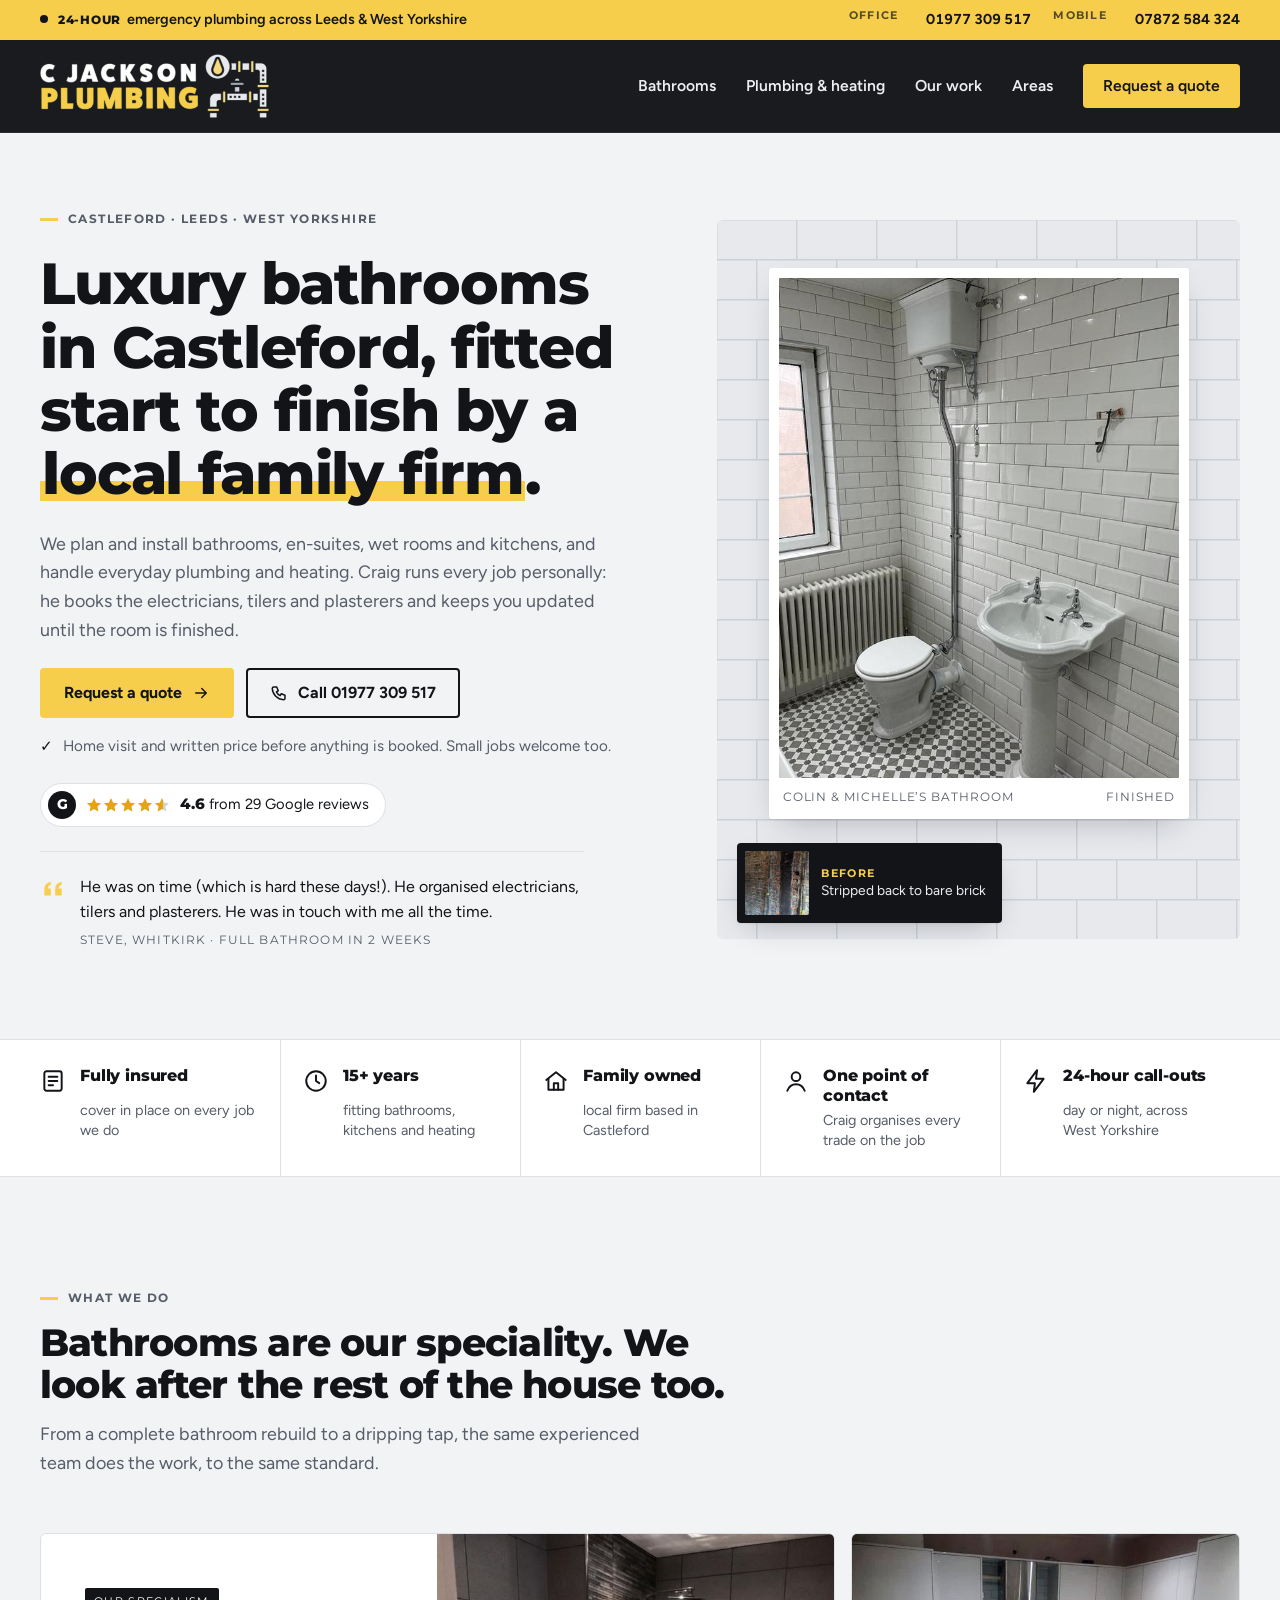
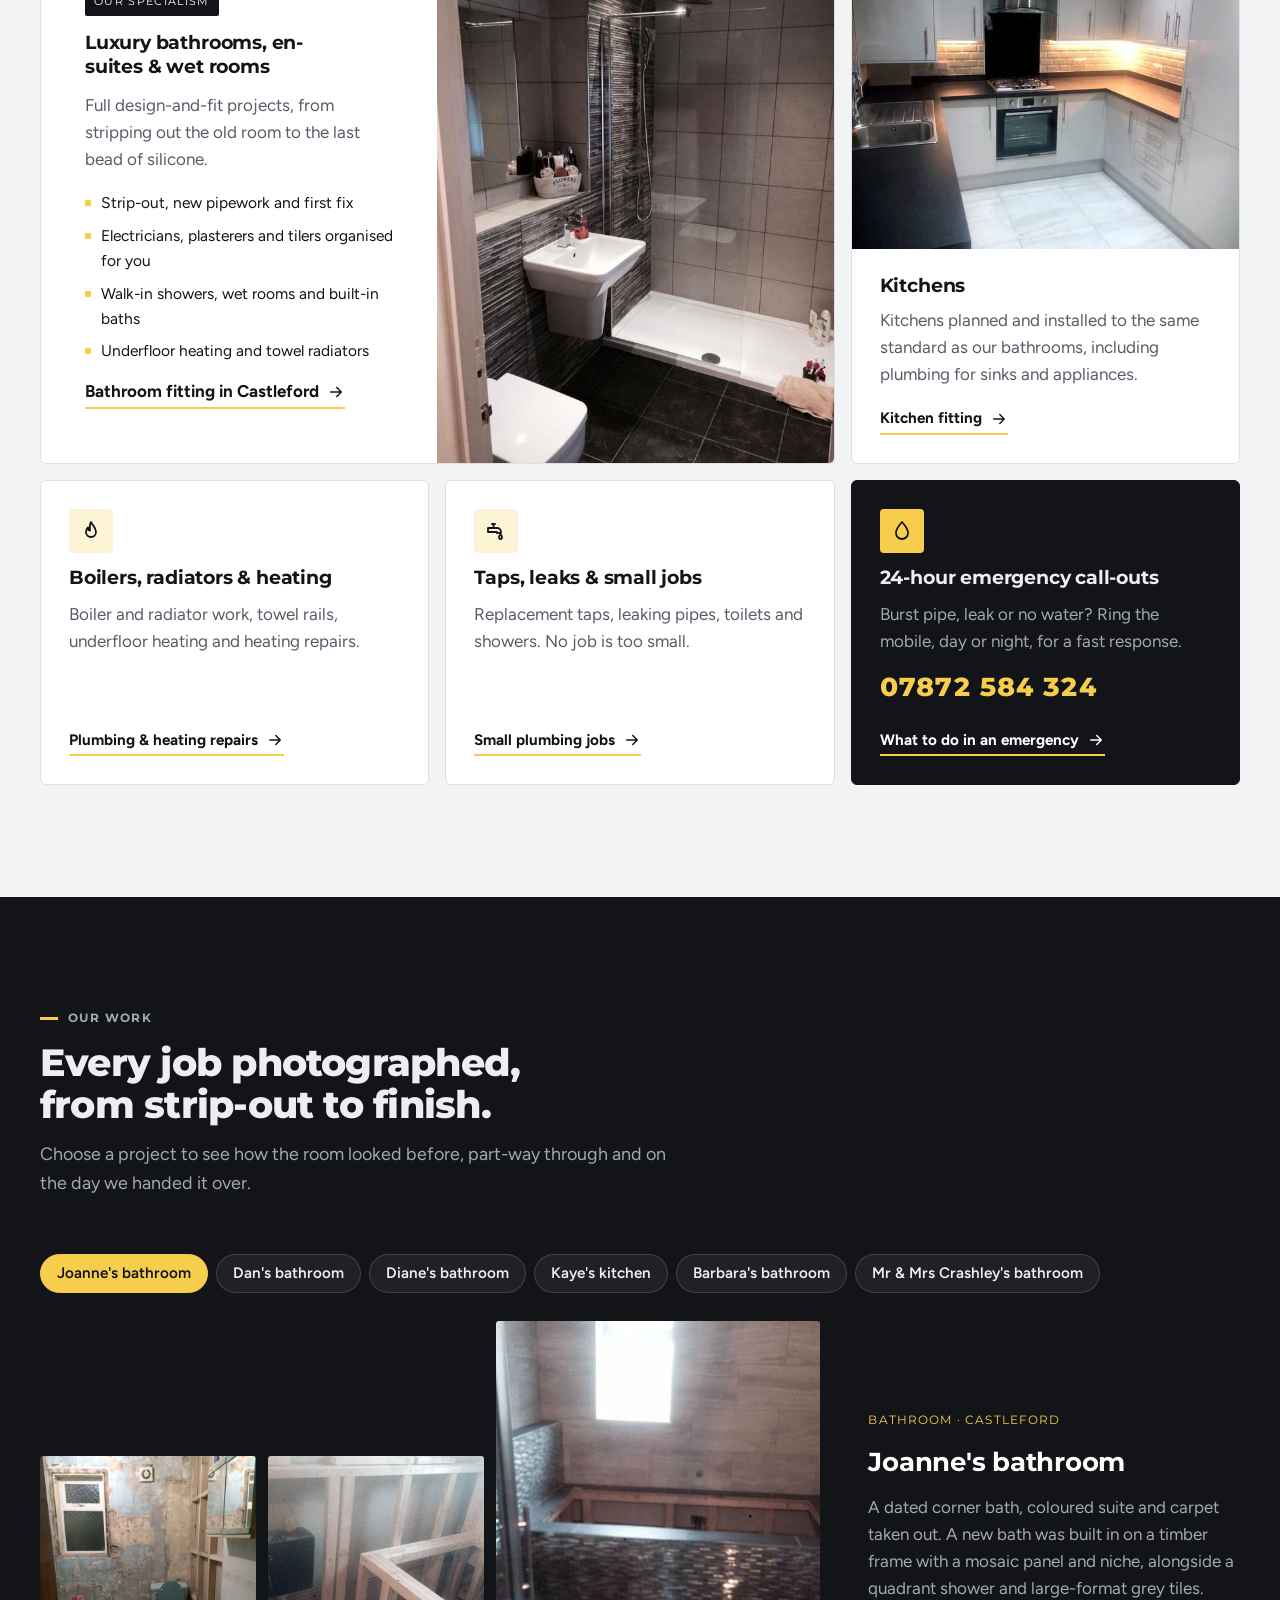
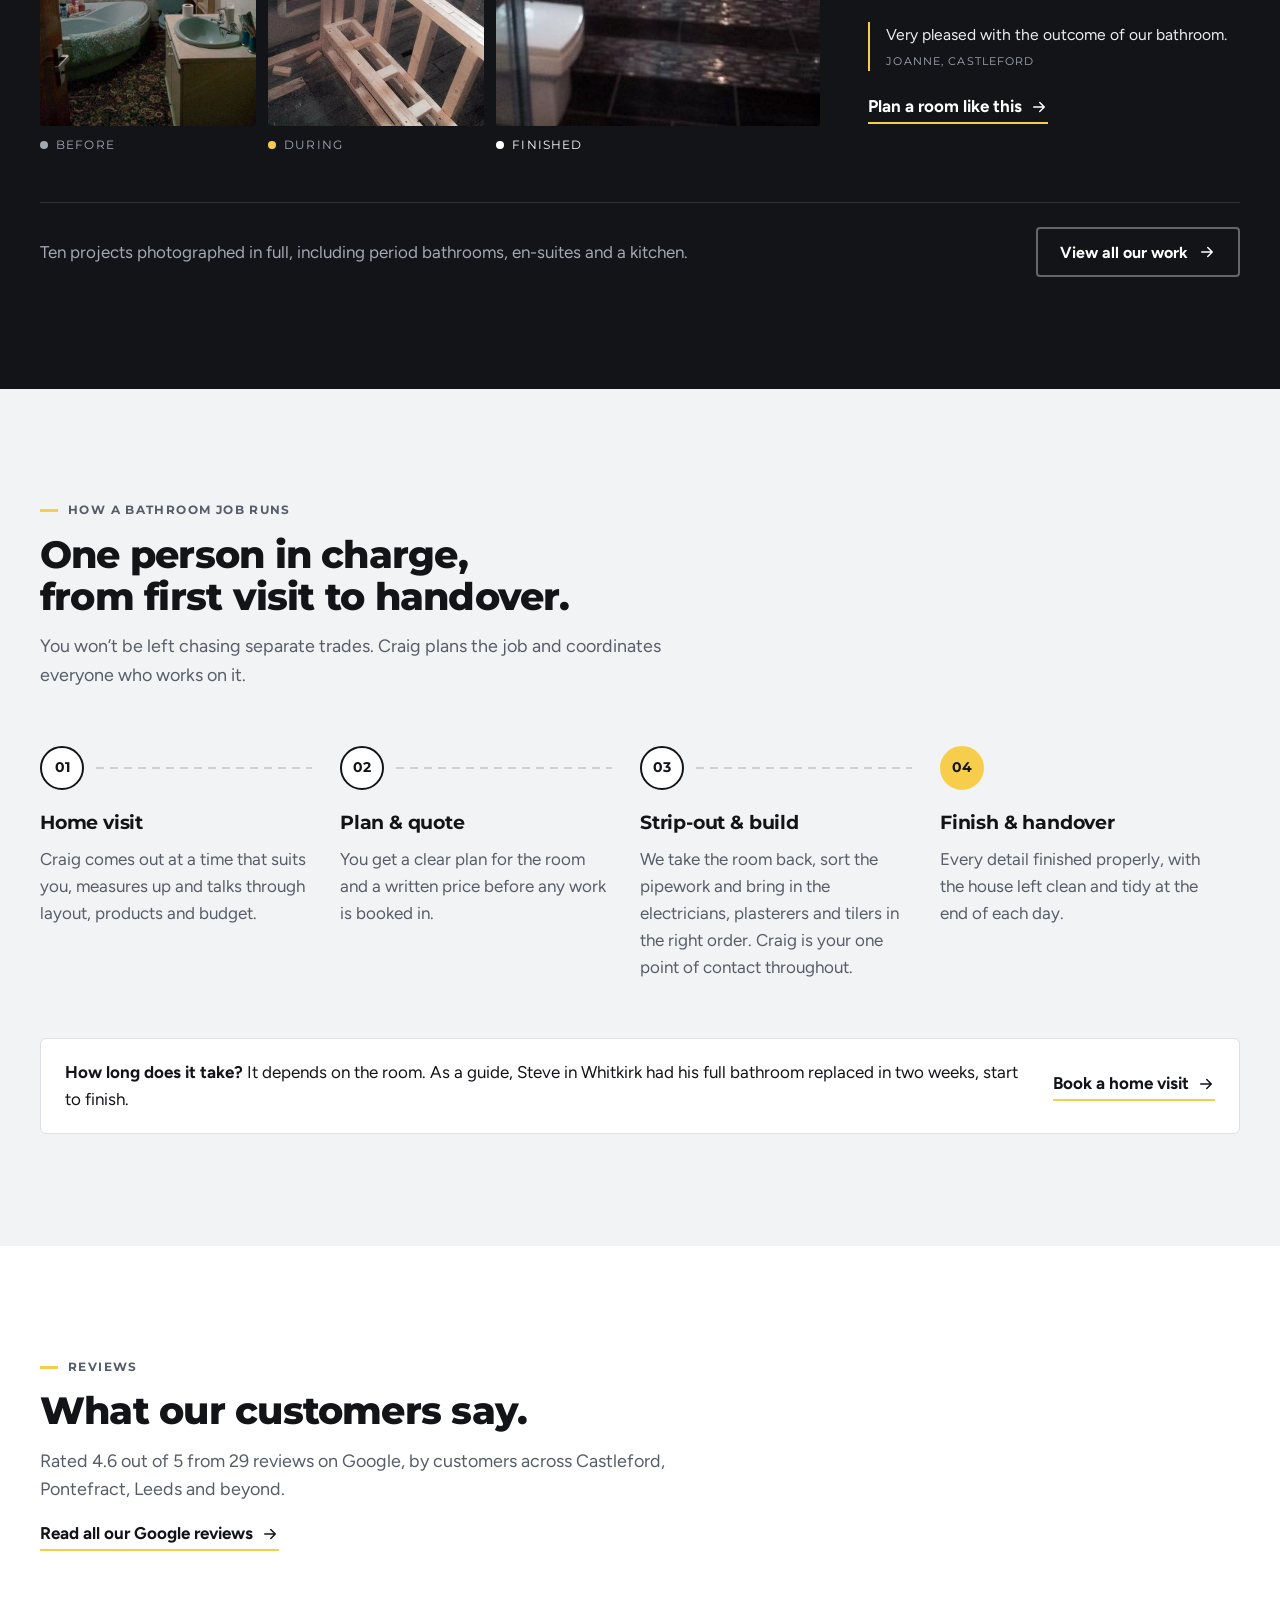
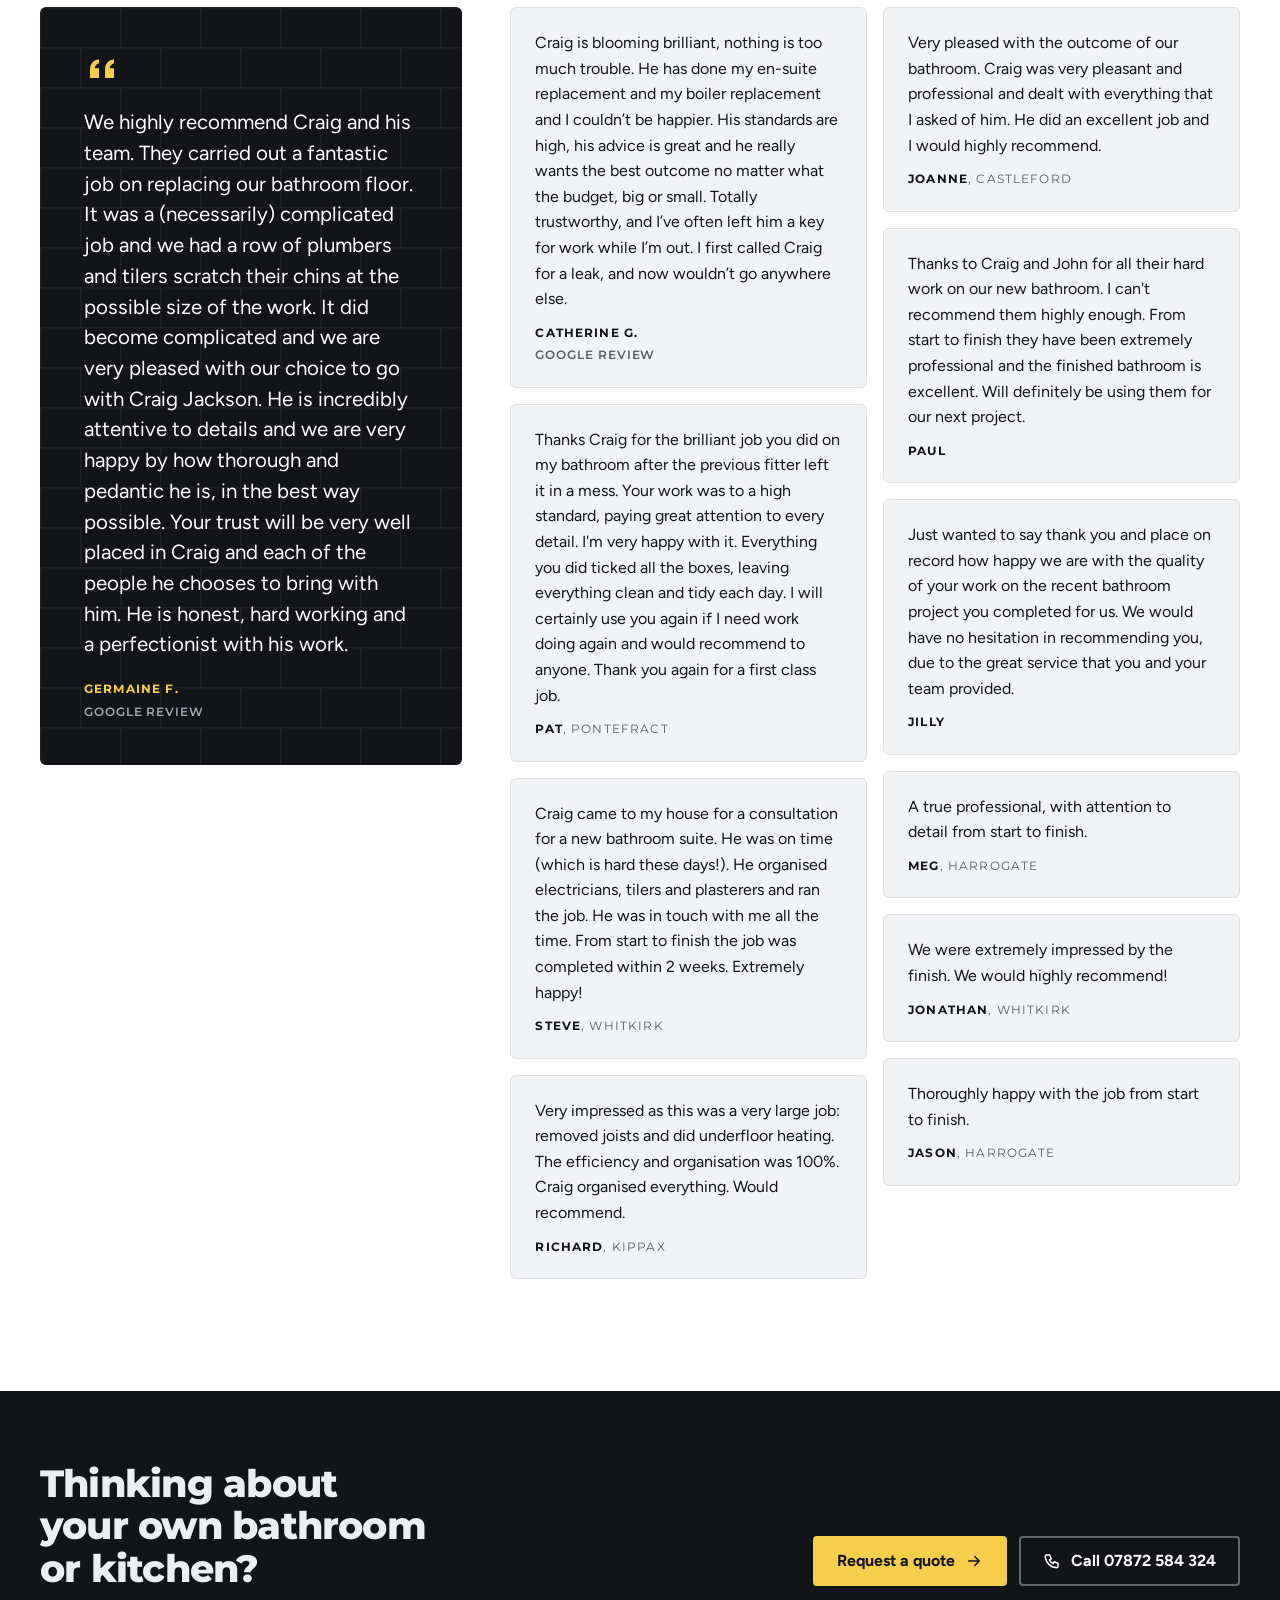
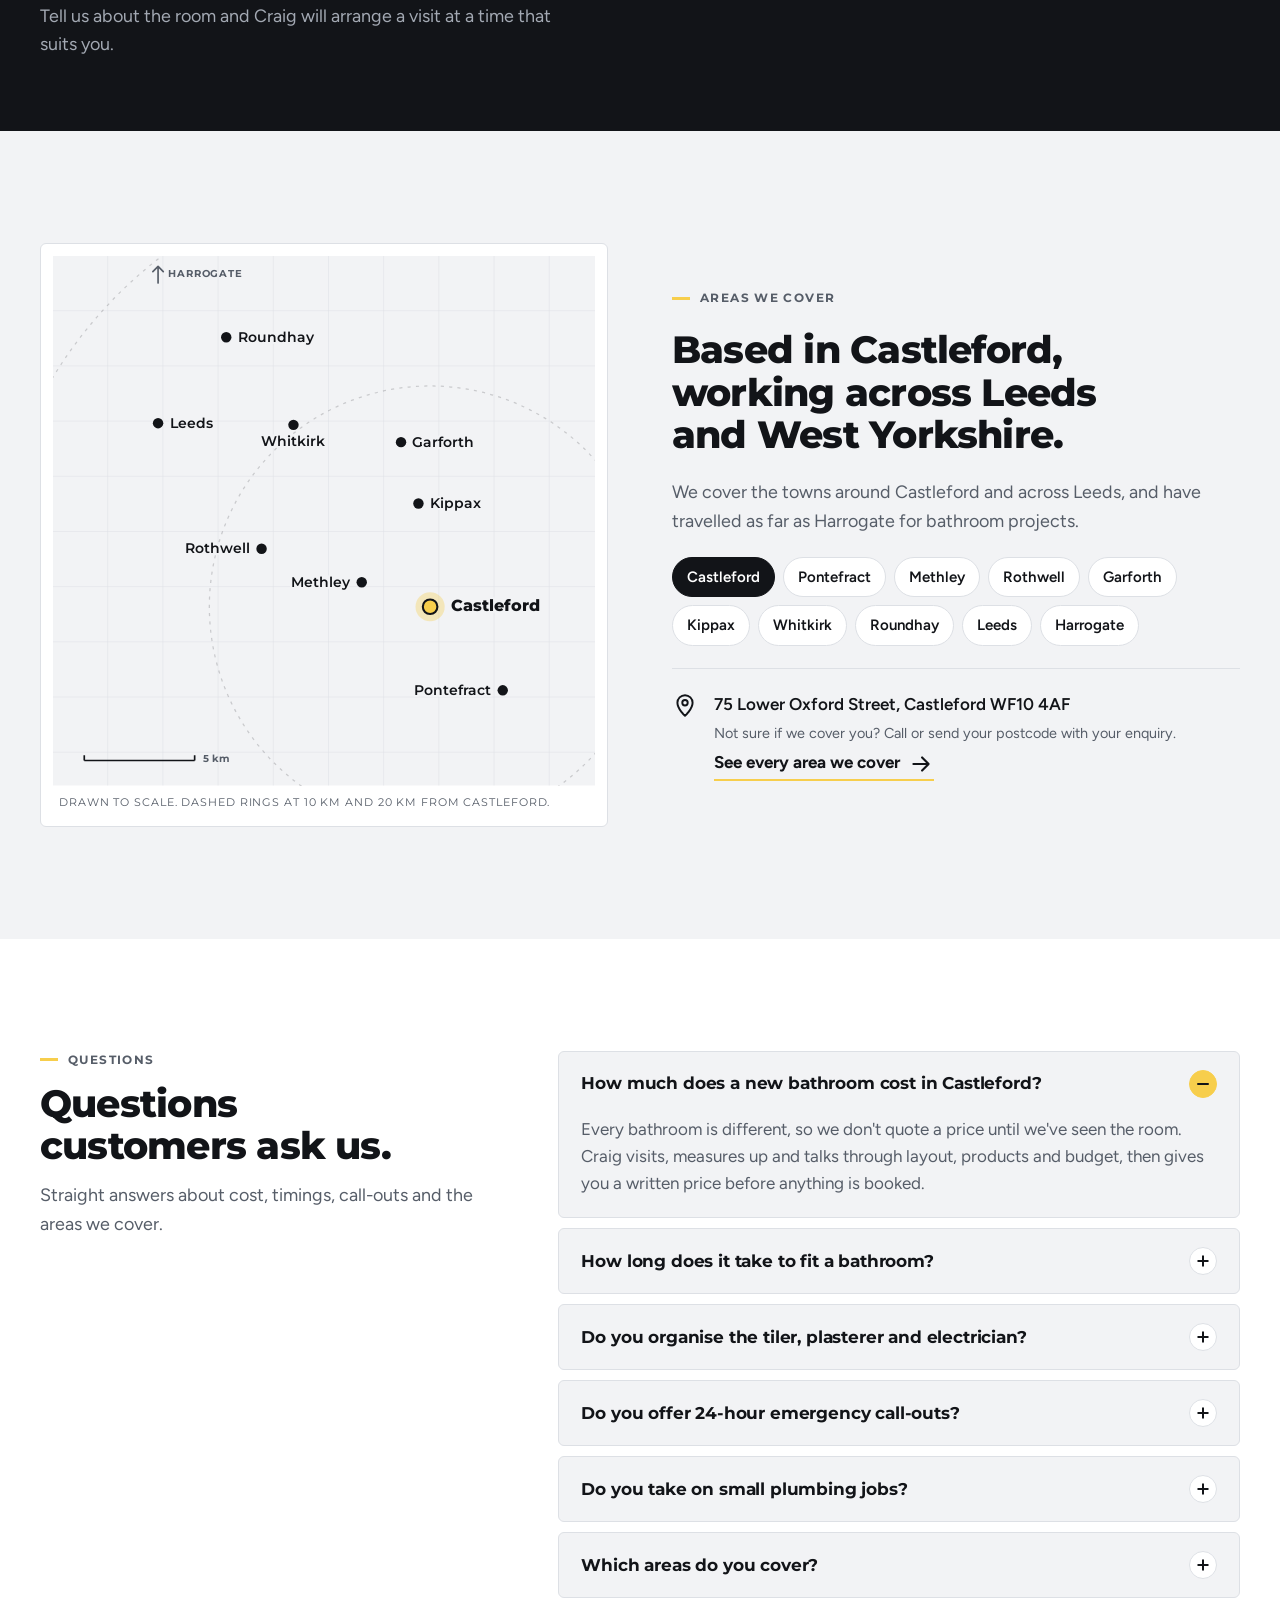
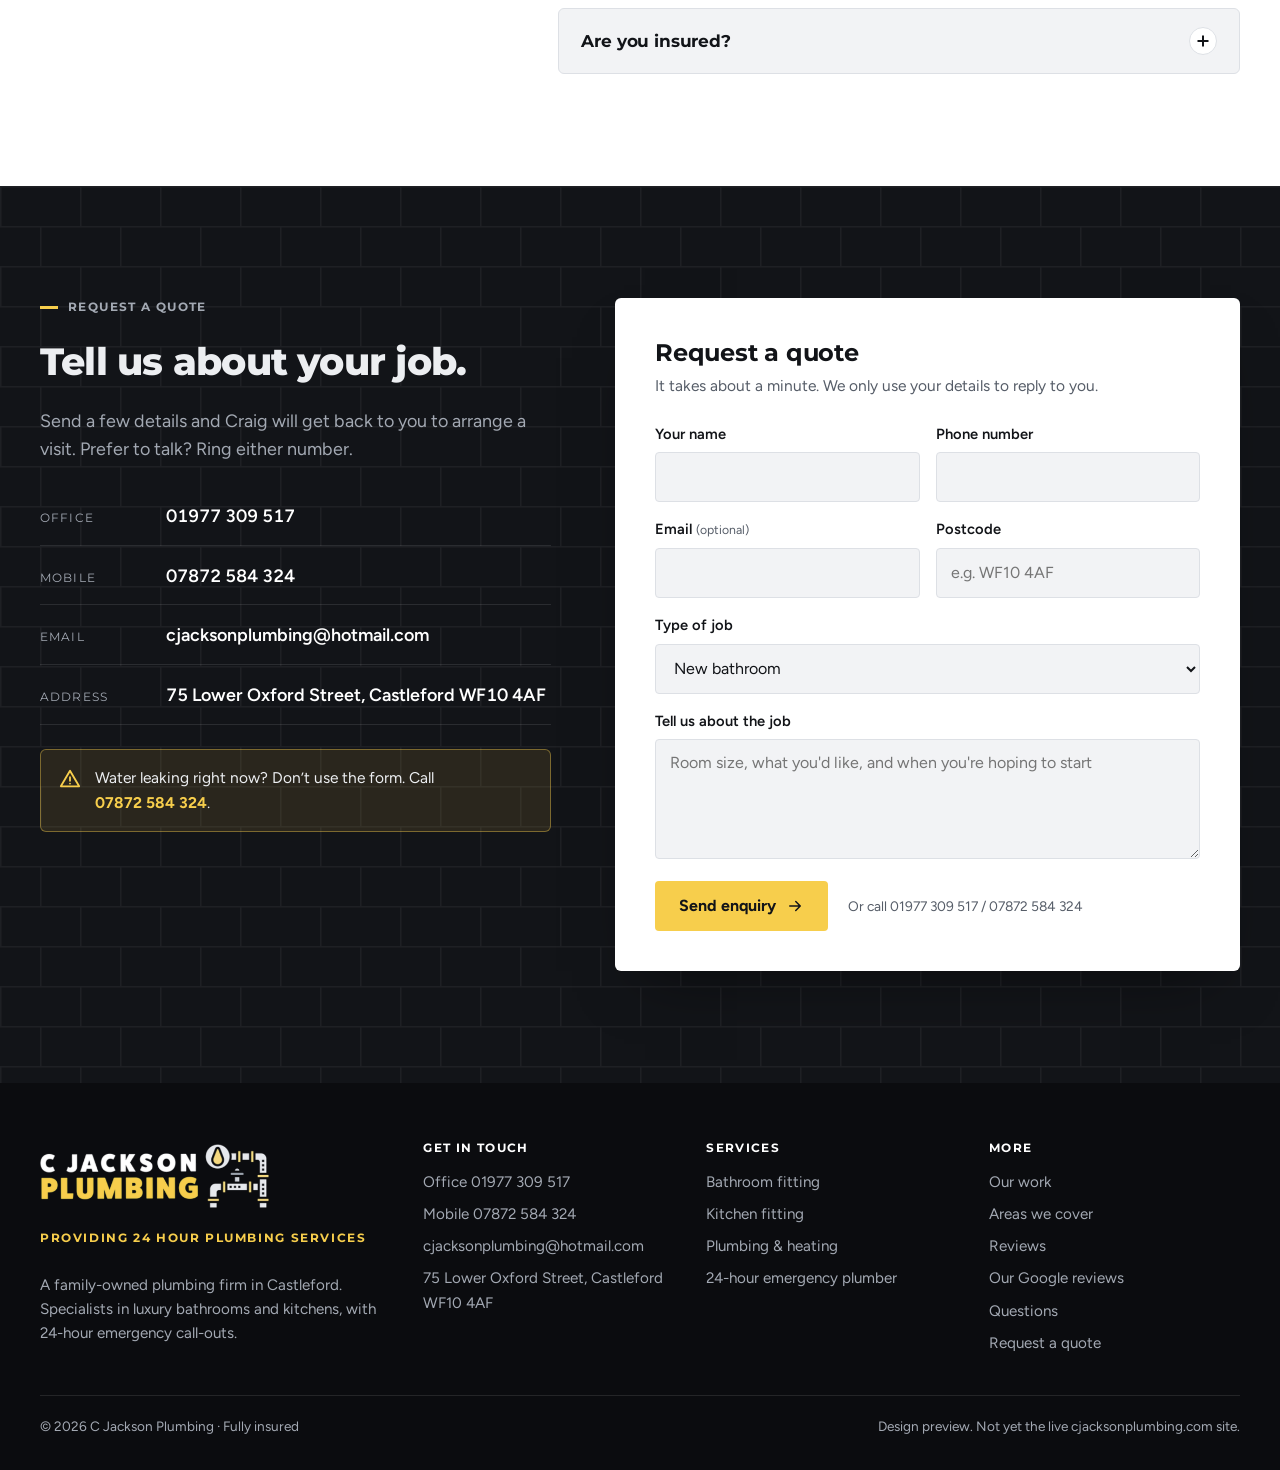
==== commit 7fe44a94: "Add Google rating badge and two Google reviews - 4.6 from 29 Google reviews badge in the homepage an" ====
--- a/index.html
+++ b/index.html
@@ -60,6 +60,11 @@
         <a class="btn btn--line" href="tel:+441977309517"><svg viewBox="0 0 24 24" fill="none" stroke="currentColor" stroke-width="2" stroke-linecap="round" stroke-linejoin="round" aria-hidden="true"><path d="M5 4h4l2 5-2.5 1.5a11 11 0 0 0 5 5L15 13l5 2v4a2 2 0 0 1-2 2A16 16 0 0 1 3 6a2 2 0 0 1 2-2"/></svg>Call 01977 309 517</a>
       </div>
       <p class="hero-reassure">Home visit and written price before anything is booked. Small jobs welcome too.</p>
+      <a class="rating-badge" href="https://share.google/jorUrsgIrEd4Z9cPQ" target="_blank" rel="noopener" aria-label="Rated 4.6 out of 5 from 29 Google reviews. Opens Google.">
+        <span class="rating-g" aria-hidden="true">G</span>
+        <span class="rating-stars" style="--pct:92%" aria-hidden="true"><span class="rating-off"><svg viewBox="0 0 20 20" aria-hidden="true"><path d="M10 1.5l2.6 5.6 6.1.7-4.5 4.2 1.2 6-5.4-3.1-5.4 3.1 1.2-6L1.3 7.8l6.1-.7z" fill="currentColor"/></svg><svg viewBox="0 0 20 20" aria-hidden="true"><path d="M10 1.5l2.6 5.6 6.1.7-4.5 4.2 1.2 6-5.4-3.1-5.4 3.1 1.2-6L1.3 7.8l6.1-.7z" fill="currentColor"/></svg><svg viewBox="0 0 20 20" aria-hidden="true"><path d="M10 1.5l2.6 5.6 6.1.7-4.5 4.2 1.2 6-5.4-3.1-5.4 3.1 1.2-6L1.3 7.8l6.1-.7z" fill="currentColor"/></svg><svg viewBox="0 0 20 20" aria-hidden="true"><path d="M10 1.5l2.6 5.6 6.1.7-4.5 4.2 1.2 6-5.4-3.1-5.4 3.1 1.2-6L1.3 7.8l6.1-.7z" fill="currentColor"/></svg><svg viewBox="0 0 20 20" aria-hidden="true"><path d="M10 1.5l2.6 5.6 6.1.7-4.5 4.2 1.2 6-5.4-3.1-5.4 3.1 1.2-6L1.3 7.8l6.1-.7z" fill="currentColor"/></svg></span><span class="rating-on"><svg viewBox="0 0 20 20" aria-hidden="true"><path d="M10 1.5l2.6 5.6 6.1.7-4.5 4.2 1.2 6-5.4-3.1-5.4 3.1 1.2-6L1.3 7.8l6.1-.7z" fill="currentColor"/></svg><svg viewBox="0 0 20 20" aria-hidden="true"><path d="M10 1.5l2.6 5.6 6.1.7-4.5 4.2 1.2 6-5.4-3.1-5.4 3.1 1.2-6L1.3 7.8l6.1-.7z" fill="currentColor"/></svg><svg viewBox="0 0 20 20" aria-hidden="true"><path d="M10 1.5l2.6 5.6 6.1.7-4.5 4.2 1.2 6-5.4-3.1-5.4 3.1 1.2-6L1.3 7.8l6.1-.7z" fill="currentColor"/></svg><svg viewBox="0 0 20 20" aria-hidden="true"><path d="M10 1.5l2.6 5.6 6.1.7-4.5 4.2 1.2 6-5.4-3.1-5.4 3.1 1.2-6L1.3 7.8l6.1-.7z" fill="currentColor"/></svg><svg viewBox="0 0 20 20" aria-hidden="true"><path d="M10 1.5l2.6 5.6 6.1.7-4.5 4.2 1.2 6-5.4-3.1-5.4 3.1 1.2-6L1.3 7.8l6.1-.7z" fill="currentColor"/></svg></span></span>
+        <span class="rating-text"><b>4.6</b> from 29 Google reviews</span>
+      </a>
       <figure class="hero-quote">
         <svg viewBox="0 0 24 24" fill="currentColor" aria-hidden="true"><path d="M4 18v-5.5C4 8.4 6.3 6 10 5.5v2.6C8.2 8.6 7.3 9.8 7.2 11.5H10V18H4Zm10 0v-5.5c0-4.1 2.3-6.5 6-7v2.6c-1.8.5-2.7 1.7-2.8 3.4H20V18h-6Z"/></svg>
         <blockquote style="margin:0"><p>He was on time (which is hard these days!). He organised electricians, tilers and plasterers. He was in touch with me all the time.</p>
@@ -271,16 +276,19 @@
     <div class="section-head">
       <span class="eyebrow">Reviews</span>
       <h2>What our customers say.</h2>
-      <p>Written by customers across Castleford, Pontefract, Leeds and beyond.</p>
+      <p>Rated 4.6 out of 5 from 29 reviews on Google, by customers across Castleford, Pontefract, Leeds and beyond.</p>
+      <a class="text-link" href="https://share.google/jorUrsgIrEd4Z9cPQ" target="_blank" rel="noopener">Read all our Google reviews <svg viewBox="0 0 24 24" fill="none" stroke="currentColor" stroke-width="2" stroke-linecap="round" stroke-linejoin="round" aria-hidden="true"><path d="M5 12h14M13 6l6 6-6 6"/></svg></a>
     </div>
     <div class="reviews">
       <figure class="review-feature" style="margin:0">
         <svg viewBox="0 0 24 24" fill="currentColor" aria-hidden="true"><path d="M4 18v-5.5C4 8.4 6.3 6 10 5.5v2.6C8.2 8.6 7.3 9.8 7.2 11.5H10V18H4Zm10 0v-5.5c0-4.1 2.3-6.5 6-7v2.6c-1.8.5-2.7 1.7-2.8 3.4H20V18h-6Z"/></svg>
-        <blockquote style="margin:0"><p>Thanks Craig for the brilliant job you did on my bathroom after the previous fitter left it in a mess. Your work was to a high standard, paying great attention to every detail. I&#x27;m very happy with it. Everything you did ticked all the boxes, leaving everything clean and tidy each day. I will certainly use you again if I need work doing again and would recommend to anyone. Thank you again for a first class job.</p></blockquote>
-        <footer><b>Pat</b>, Pontefract</footer>
+        <blockquote style="margin:0"><p>We highly recommend Craig and his team. They carried out a fantastic job on replacing our bathroom floor. It was a (necessarily) complicated job and we had a row of plumbers and tilers scratch their chins at the possible size of the work. It did become complicated and we are very pleased with our choice to go with Craig Jackson. He is incredibly attentive to details and we are very happy by how thorough and pedantic he is, in the best way possible. Your trust will be very well placed in Craig and each of the people he chooses to bring with him. He is honest, hard working and a perfectionist with his work.</p></blockquote>
+        <footer><b>Germaine F.</b><span class="review-src">Google review</span></footer>
       </figure>
       <p class="swipe-hint" aria-hidden="true">Swipe for more reviews <span>&rarr;</span></p>
       <div class="review-grid">
+        <figure class="review"><blockquote style="margin:0"><p>Craig is blooming brilliant, nothing is too much trouble. He has done my en-suite replacement and my boiler replacement and I couldn’t be happier. His standards are high, his advice is great and he really wants the best outcome no matter what the budget, big or small. Totally trustworthy, and I’ve often left him a key for work while I’m out. I first called Craig for a leak, and now wouldn’t go anywhere else.</p></blockquote><footer><b>Catherine G.</b><span class="review-src">Google review</span></footer></figure>
+        <figure class="review"><blockquote style="margin:0"><p>Thanks Craig for the brilliant job you did on my bathroom after the previous fitter left it in a mess. Your work was to a high standard, paying great attention to every detail. I&#x27;m very happy with it. Everything you did ticked all the boxes, leaving everything clean and tidy each day. I will certainly use you again if I need work doing again and would recommend to anyone. Thank you again for a first class job.</p></blockquote><footer><b>Pat</b>, Pontefract</footer></figure>
         <figure class="review"><blockquote style="margin:0"><p>Craig came to my house for a consultation for a new bathroom suite. He was on time (which is hard these days!). He organised electricians, tilers and plasterers and ran the job. He was in touch with me all the time. From start to finish the job was completed within 2 weeks. Extremely happy!</p></blockquote><footer><b>Steve</b>, Whitkirk</footer></figure>
         <figure class="review"><blockquote style="margin:0"><p>Very impressed as this was a very large job: removed joists and did underfloor heating. The efficiency and organisation was 100%. Craig organised everything. Would recommend.</p></blockquote><footer><b>Richard</b>, Kippax</footer></figure>
         <figure class="review"><blockquote style="margin:0"><p>Very pleased with the outcome of our bathroom. Craig was very pleasant and professional and dealt with everything that I asked of him. He did an excellent job and I would highly recommend.</p></blockquote><footer><b>Joanne</b>, Castleford</footer></figure>
@@ -429,7 +437,7 @@
         <p>A family-owned plumbing firm in Castleford. Specialists in luxury bathrooms and kitchens, with 24-hour emergency call-outs.</p>
       </div>
       <div>
-        <h4>Get in touch</h4>
+        <p class="footer-h">Get in touch</p>
         <ul>
           <li><a href="tel:+441977309517">Office 01977 309 517</a></li>
           <li><a href="tel:+447872584324">Mobile 07872 584 324</a></li>
@@ -438,7 +446,7 @@
         </ul>
       </div>
       <div>
-        <h4>Services</h4>
+        <p class="footer-h">Services</p>
         <ul>
           <li><a href="bathroom-fitters-castleford.html">Bathroom fitting</a></li>
           <li><a href="kitchen-fitters-castleford.html">Kitchen fitting</a></li>
@@ -447,11 +455,12 @@
         </ul>
       </div>
       <div>
-        <h4>More</h4>
+        <p class="footer-h">More</p>
         <ul>
           <li><a href="work.html">Our work</a></li>
           <li><a href="areas.html">Areas we cover</a></li>
           <li><a href="index.html#reviews">Reviews</a></li>
+          <li><a href="https://share.google/jorUrsgIrEd4Z9cPQ" target="_blank" rel="noopener">Our Google reviews</a></li>
           <li><a href="index.html#faq">Questions</a></li>
           <li><a href="#contact">Request a quote</a></li>
         </ul>
--- a/styles.css
+++ b/styles.css
@@ -325,7 +325,7 @@
 .footer-grid { display: grid; gap: 32px; }
 .site-footer .logo img { height: 64px; }
 .footer-tagline { font-family: var(--display); font-weight: 700; font-size: .72rem; letter-spacing: .14em; text-transform: uppercase; color: var(--brass); }
-.site-footer h4 { margin: 0 0 12px; font-family: var(--mono); font-weight: 700; font-size: var(--fs-label); letter-spacing: .12em; text-transform: uppercase; color: var(--white); }
+.site-footer .footer-h { margin: 0 0 12px; font-family: var(--mono); font-weight: 700; font-size: var(--fs-label); letter-spacing: .12em; text-transform: uppercase; color: var(--white); }
 .site-footer ul { list-style: none; margin: 0; padding: 0; display: grid; gap: 8px; }
 .site-footer a { text-decoration: none; }
 .site-footer a:hover { color: var(--brass); }
@@ -459,8 +459,10 @@
   .service--photo { grid-template-rows: auto auto; }
   .service--photo .service-body { padding: 18px 20px 22px; }
   .service:not(.service--feature):not(.service--photo) { grid-template-columns: auto minmax(0, 1fr); column-gap: 16px; row-gap: 4px; padding: 20px; }
-  .service:not(.service--feature):not(.service--photo) { grid-template-rows: auto auto auto; }
-  .service:not(.service--feature):not(.service--photo) .service-icon { grid-row: span 3; }
+  .service:not(.service--feature):not(.service--photo) { grid-template-rows: none; grid-auto-rows: auto; }
+  .service:not(.service--feature):not(.service--photo) > :not(.service-icon) { grid-column: 2; }
+  .service:not(.service--feature):not(.service--photo) .service-icon { grid-column: 1; grid-row: 1 / span 4; }
+  .feature-notes { padding-bottom: 0; }
   .service-link { margin-top: 2px; }
   .service h3 { font-size: 1.08rem; }
   .service p { font-size: .97rem; }
@@ -585,7 +587,22 @@
 .project-card-link { display: inline-flex; gap: 8px; align-items: center; font-weight: 700; font-size: .92rem; margin-top: 4px; }
 .project-card-link svg { width: 16px; height: 16px; }
 
-.review-row { display: grid; grid-template-columns: repeat(3, minmax(0, 1fr)); gap: 16px; align-items: start; }
+.review-row { display: grid; grid-template-columns: repeat(3, minmax(0, 1fr)); gap: 16px; align-items: stretch; }
+.review-row .review { align-content: space-between; }
+.feature-project { display: grid; grid-template-columns: minmax(0, 2.1fr) minmax(0, 1fr); gap: clamp(24px, 4vw, 48px); align-items: end; }
+.feature-project + .project-cards { margin-top: clamp(32px, 4vw, 48px); }
+.feature-project .stage-label { color: var(--muted); }
+.feature-project .stage-label i { background: var(--grout); }
+.feature-project .stage--during .stage-label i { background: var(--brass); }
+.feature-project .stage--after .stage-label { color: var(--ink); }
+.feature-project .stage--after .stage-label i { background: var(--ink); }
+.feature-project .stage img { background: var(--tile); }
+.feature-notes { display: grid; gap: 14px; padding-bottom: 30px; min-width: 0; }
+.feature-notes .meta { font-family: var(--display); font-weight: 700; font-size: var(--fs-label); letter-spacing: .1em; text-transform: uppercase; color: var(--muted); }
+.feature-notes h3 { font-size: 1.5rem; }
+.feature-notes p { color: var(--muted); }
+.feature-notes blockquote { margin: 0; padding: 14px 16px; background: var(--brass-wash); border-radius: 4px; font-size: .97rem; }
+.feature-notes blockquote cite { display: block; margin-top: 6px; font-style: normal; font-family: var(--display); font-weight: 700; font-size: .68rem; letter-spacing: .1em; text-transform: uppercase; color: var(--muted); }
 .review-row .review { margin: 0; }
 
 .faq-wrap { display: grid; grid-template-columns: minmax(0, .8fr) minmax(0, 1.2fr); gap: clamp(24px, 5vw, 72px); align-items: start; }
@@ -635,6 +652,8 @@
 .footer-grid { grid-template-columns: minmax(0, 1.4fr) repeat(3, minmax(0, 1fr)); }
 
 @media (max-width: 1080px) {
+  .feature-project { grid-template-columns: minmax(0, 1fr); }
+  .feature-notes { padding-bottom: 0; max-width: 40rem; }
   .project-cards { grid-template-columns: repeat(2, minmax(0, 1fr)); }
   .review-row { grid-template-columns: minmax(0, 1fr) minmax(0, 1fr); }
 }
@@ -655,6 +674,7 @@
   .cta-band .btn--big { width: 100%; }
   .review-row { display: flex; overflow-x: auto; scroll-snap-type: x mandatory; gap: 12px; margin-inline: calc(-1 * var(--gutter)); padding: 0 var(--gutter) 6px; scroll-padding-inline: var(--gutter); scrollbar-width: none; }
   .review-row::-webkit-scrollbar { display: none; }
+  .review-row { align-items: flex-start; }
   .review-row .review { flex: 0 0 84%; scroll-snap-align: start; }
   .faq-item summary { padding: 16px 18px; }
   .faq-item p { padding: 0 18px 18px; }
@@ -663,6 +683,26 @@
   .footer-grid { grid-template-columns: minmax(0, 1fr); }
 }
 
+/* ---------- Google rating ---------- */
+.rating-badge { justify-self: start; display: inline-flex; align-items: center; gap: 10px; text-decoration: none; color: var(--ink);
+  background: var(--white); border: 1px solid var(--line); border-radius: 999px; padding: 7px 16px 7px 7px; transition: border-color .15s ease, box-shadow .15s ease; max-width: 100%; }
+.rating-badge:hover { border-color: var(--ink); box-shadow: var(--shadow); }
+.rating-g { width: 28px; height: 28px; flex: none; border-radius: 50%; background: var(--ink); color: var(--white); display: grid; place-items: center; font: 800 .9rem/1 var(--display); }
+.rating-stars { position: relative; display: inline-flex; flex: none; }
+.rating-stars > span { display: inline-flex; gap: 1px; }
+.rating-stars svg { width: 16px; height: 16px; flex: none; }
+.rating-off { color: var(--grout); }
+.rating-on { position: absolute; inset: 0; color: #e8a40c; overflow: hidden; width: var(--pct); }
+.rating-text { font-size: .92rem; white-space: nowrap; }
+.rating-text b { font-family: var(--display); font-weight: 800; }
+.svc-head .rating-badge { background: var(--white); }
+.review-src { display: block; margin-top: 4px; font-weight: 600; color: var(--muted); letter-spacing: .08em; }
+.review-feature .review-src { color: var(--on-ink-muted); }
+.section-head .text-link { justify-self: start; margin-top: 2px; }
+@media (max-width: 640px) {
+  .rating-badge { order: 1; }
+  .rating-text { font-size: .86rem; }
+}
 @media (prefers-reduced-motion: reduce) {
   *, *::before, *::after { animation: none !important; transition: none !important; scroll-behavior: auto !important; }
 }
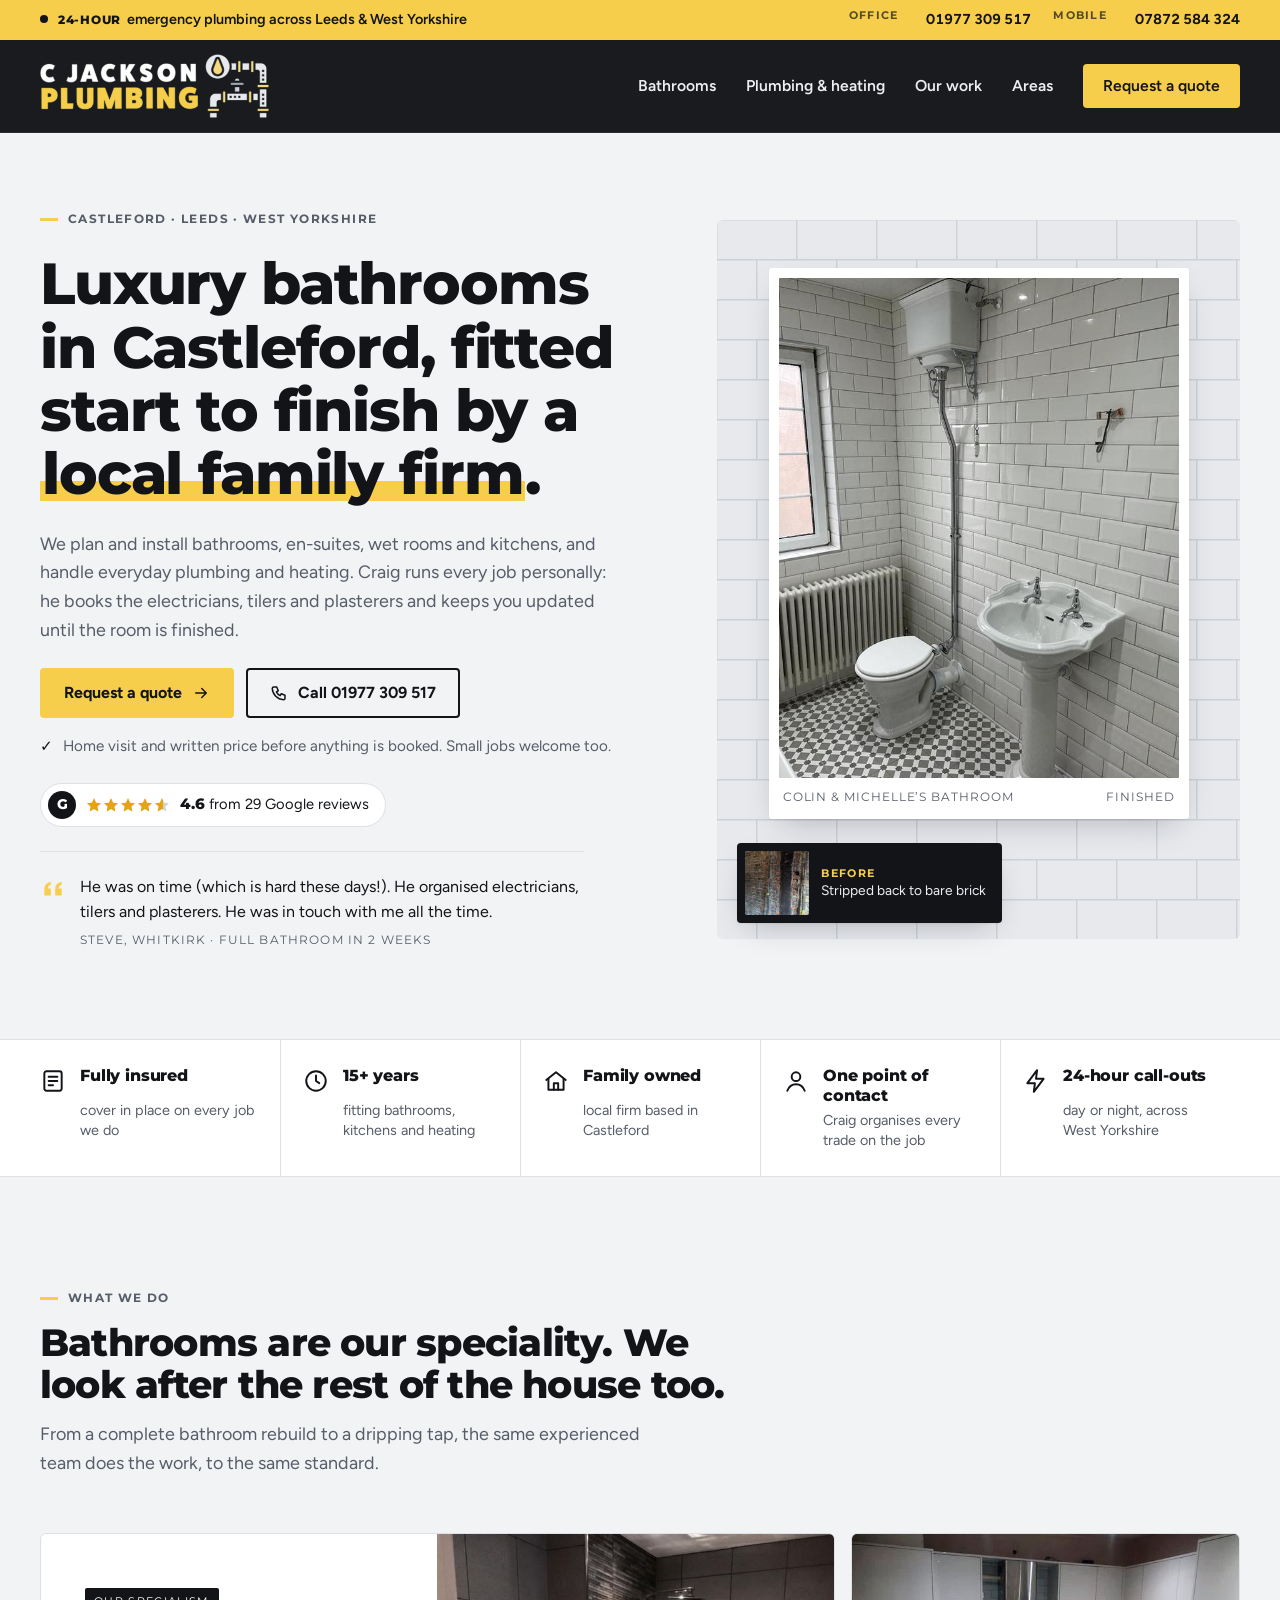
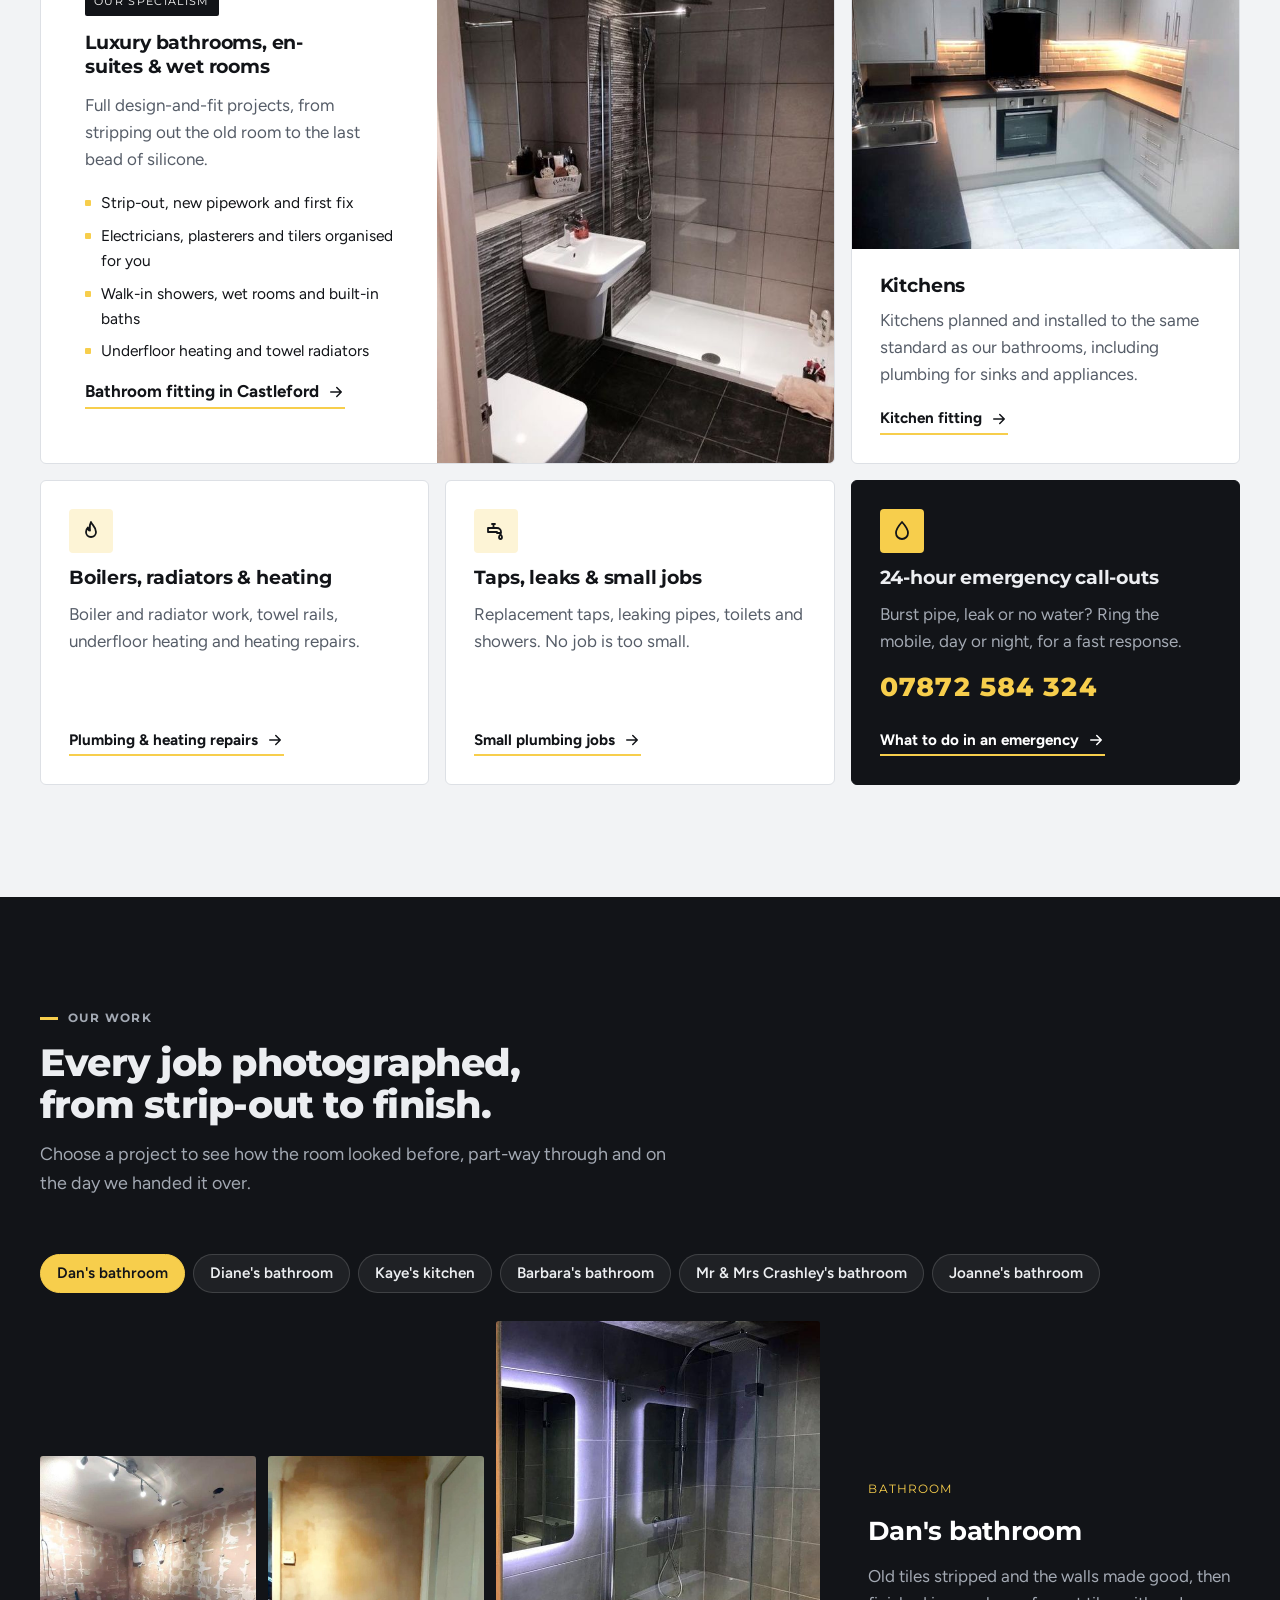
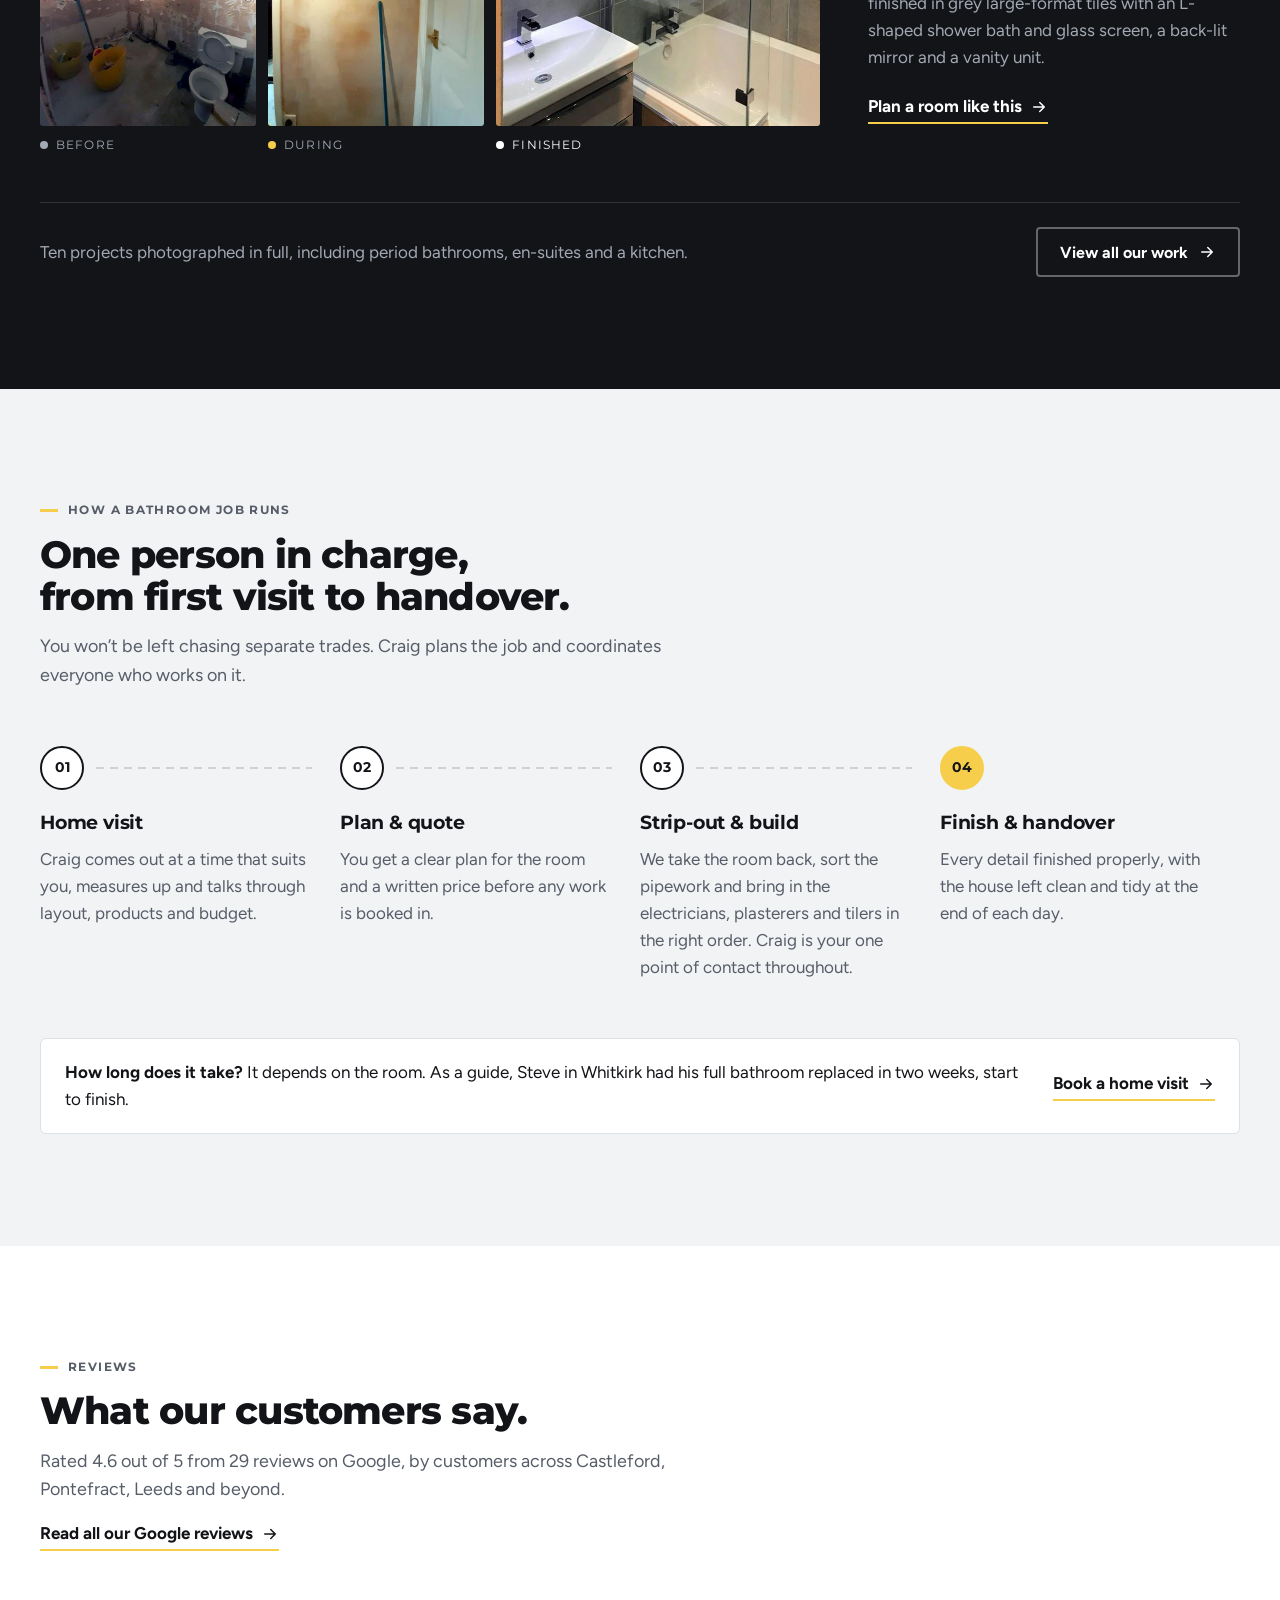
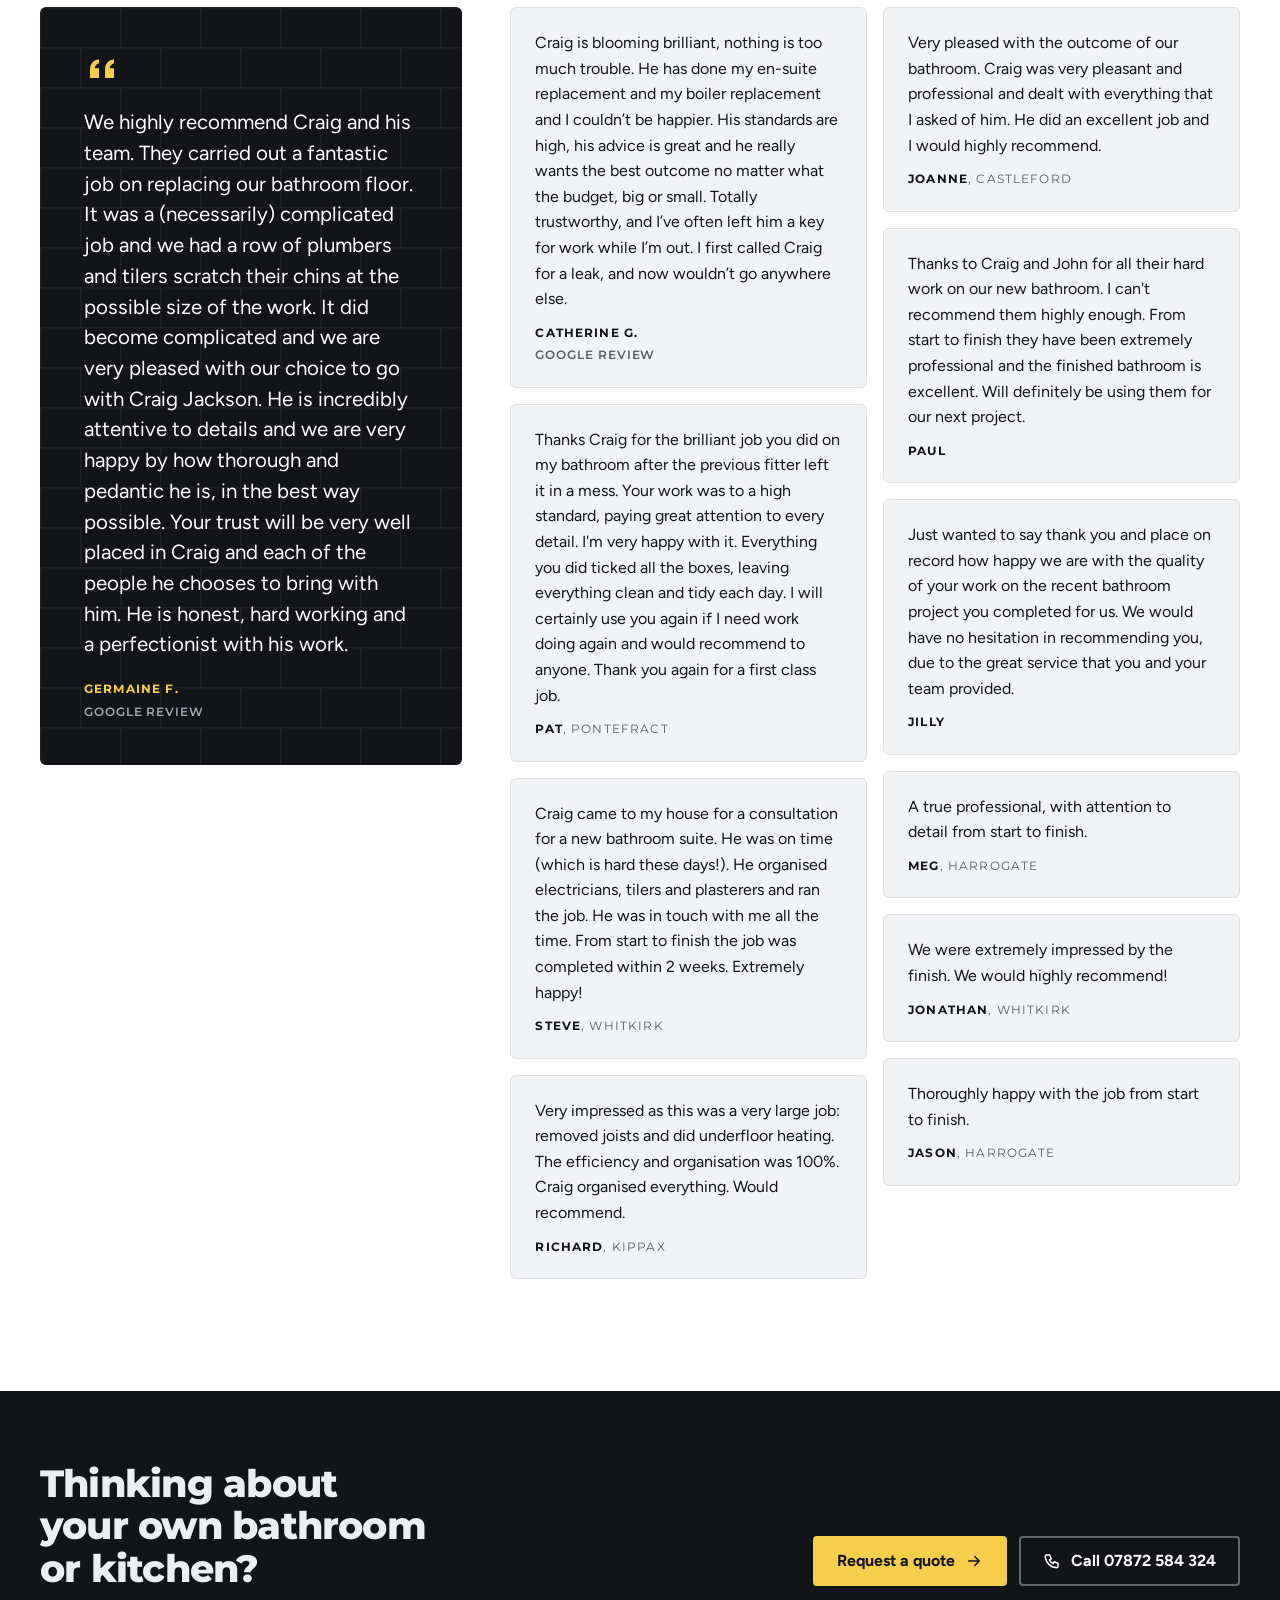
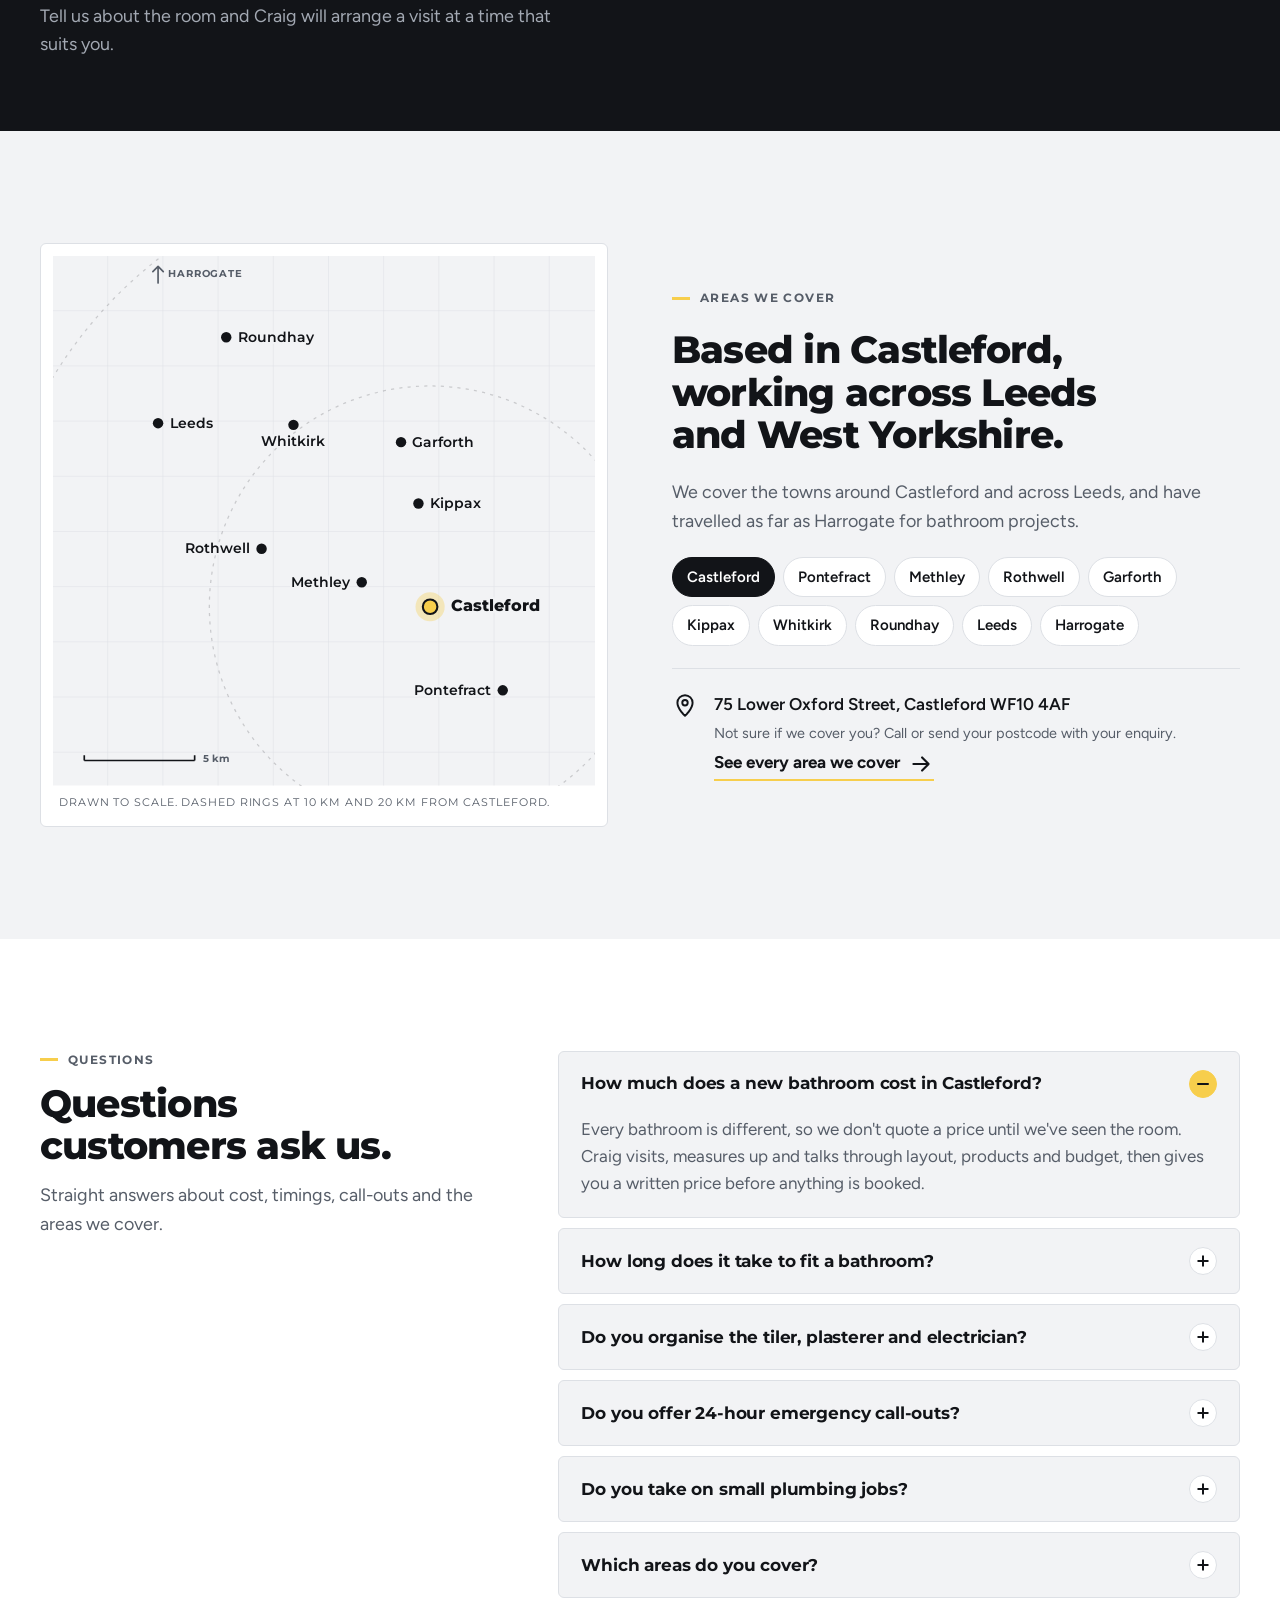
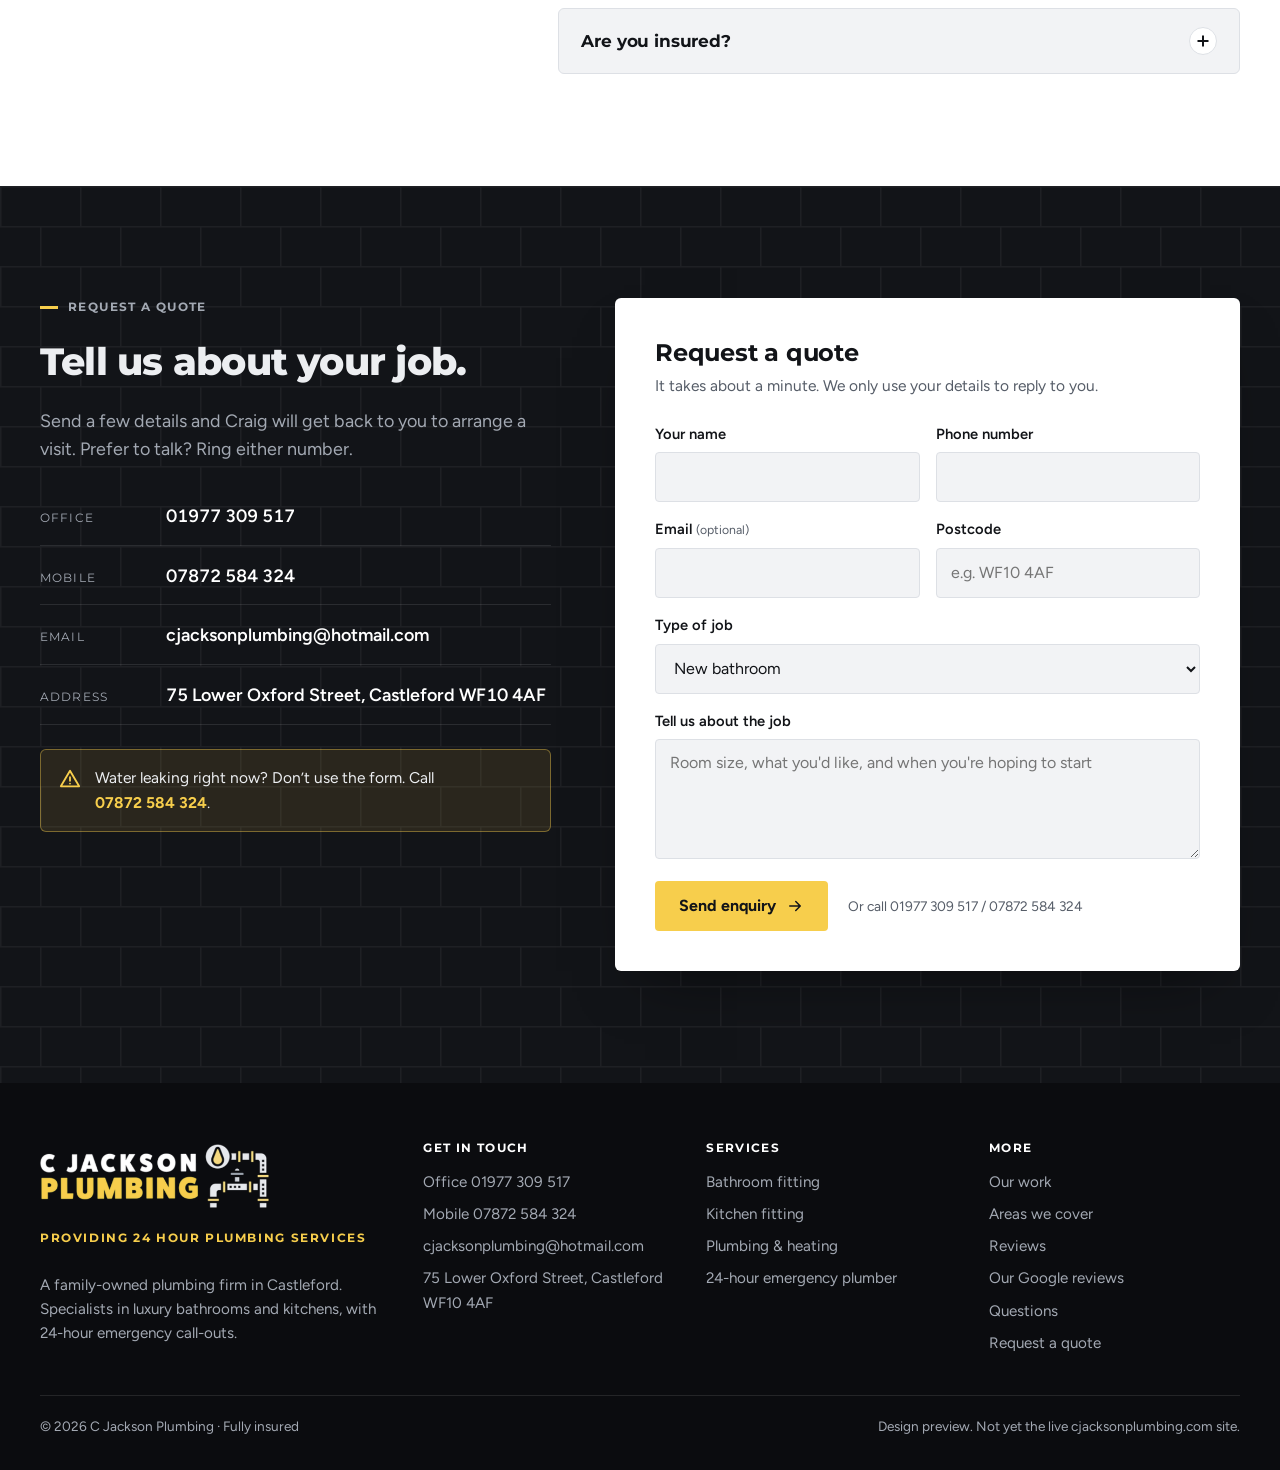
==== commit cf35a7ac: "Lead the homepage project viewer with Dan's bathroom Joanne's 'finished' photo showed the bath frame" ====
--- a/index.html
+++ b/index.html
@@ -158,89 +158,89 @@
       <p>Choose a project to see how the room looked before, part-way through and on the day we handed it over.</p>
     </div>
     <div class="viewer-tabs" role="tablist" aria-label="Projects">
-      <button class="viewer-tab" role="tab" id="tab-joanne" aria-controls="panel-joanne" aria-selected="true" tabindex="0" type="button">Joanne&#x27;s bathroom</button>
-      <button class="viewer-tab" role="tab" id="tab-dan" aria-controls="panel-dan" aria-selected="false" tabindex="-1" type="button">Dan&#x27;s bathroom</button>
+      <button class="viewer-tab" role="tab" id="tab-dan" aria-controls="panel-dan" aria-selected="true" tabindex="0" type="button">Dan&#x27;s bathroom</button>
       <button class="viewer-tab" role="tab" id="tab-diane" aria-controls="panel-diane" aria-selected="false" tabindex="-1" type="button">Diane&#x27;s bathroom</button>
       <button class="viewer-tab" role="tab" id="tab-kaye" aria-controls="panel-kaye" aria-selected="false" tabindex="-1" type="button">Kaye&#x27;s kitchen</button>
       <button class="viewer-tab" role="tab" id="tab-barbara" aria-controls="panel-barbara" aria-selected="false" tabindex="-1" type="button">Barbara&#x27;s bathroom</button>
       <button class="viewer-tab" role="tab" id="tab-crashley" aria-controls="panel-crashley" aria-selected="false" tabindex="-1" type="button">Mr &amp; Mrs Crashley&#x27;s bathroom</button>
-    </div>
-    <div class="viewer-panel" role="tabpanel" id="panel-joanne" aria-labelledby="tab-joanne" tabindex="0">
-      <ol class="stages">
-        <li class="stage stage--before"><figure style="margin:0"><img src="img/joanne-before.jpg" alt="Original bathroom with a green corner bath, matching basin and patterned carpet" width="600" height="800" decoding="async"><figcaption class="stage-label"><i></i>Before</figcaption></figure></li>
-        <li class="stage stage--during"><figure style="margin:0"><img src="img/joanne-during.jpg" srcset="img/joanne-during-640.jpg 640w, img/joanne-during.jpg 1067w" sizes="(max-width: 640px) 46vw, 300px" alt="New timber frame built for the bath and boxing, walls boarded" width="1067" height="800" decoding="async"><figcaption class="stage-label"><i></i>During</figcaption></figure></li>
-        <li class="stage stage--after"><figure style="margin:0"><img src="img/joanne-after.jpg" srcset="img/joanne-after-640.jpg 640w, img/joanne-after.jpg 1067w" sizes="(max-width: 640px) 92vw, 460px" alt="Finished bathroom with built-in bath, mosaic panel and grey tiles" width="1067" height="800" decoding="async"><figcaption class="stage-label"><i></i>Finished</figcaption></figure></li>
+      <button class="viewer-tab" role="tab" id="tab-joanne" aria-controls="panel-joanne" aria-selected="false" tabindex="-1" type="button">Joanne&#x27;s bathroom</button>
+    </div>
+    <div class="viewer-panel" role="tabpanel" id="panel-dan" aria-labelledby="tab-dan" tabindex="0">
+      <ol class="stages">
+        <li class="stage stage--before"><figure style="margin:0"><img src="img/dan-before.jpg" srcset="img/dan-before-640.jpg 640w, img/dan-before.jpg 768w" sizes="(max-width: 640px) 46vw, 300px" alt="Bathroom stripped back to bare walls with old adhesive showing" width="768" height="1024" decoding="async"><figcaption class="stage-label"><i></i>Before</figcaption></figure></li>
+        <li class="stage stage--during"><figure style="margin:0"><img src="img/dan-during.jpg" alt="Walls freshly plastered and ready for tiling" width="669" height="990" decoding="async"><figcaption class="stage-label"><i></i>During</figcaption></figure></li>
+        <li class="stage stage--after"><figure style="margin:0"><img src="img/dan-after.jpg" srcset="img/dan-after-640.jpg 640w, img/dan-after.jpg 768w" sizes="(max-width: 640px) 92vw, 460px" alt="Finished bathroom with back-lit mirror, vanity unit and shower bath" width="768" height="1024" decoding="async"><figcaption class="stage-label"><i></i>Finished</figcaption></figure></li>
+      </ol>
+      <div class="viewer-notes">
+        <span class="meta">Bathroom</span>
+        <h3>Dan&#x27;s bathroom</h3>
+        <p>Old tiles stripped and the walls made good, then finished in grey large-format tiles with an L-shaped shower bath and glass screen, a back-lit mirror and a vanity unit.</p>
+        <a class="text-link viewer-cta" href="#contact">Plan a room like this <svg viewBox="0 0 24 24" fill="none" stroke="currentColor" stroke-width="2" stroke-linecap="round" stroke-linejoin="round" aria-hidden="true"><path d="M5 12h14M13 6l6 6-6 6"/></svg></a>
+      </div>
+    </div>
+    <div class="viewer-panel" role="tabpanel" id="panel-diane" aria-labelledby="tab-diane" tabindex="0" hidden>
+      <ol class="stages">
+        <li class="stage stage--before"><figure style="margin:0"><img src="img/diane-before.jpg" srcset="img/diane-before-640.jpg 640w, img/diane-before.jpg 768w" sizes="(max-width: 640px) 46vw, 300px" alt="Original bathroom with red wall tiles and pedestal basin" width="768" height="1024" decoding="async" fetchpriority="low"><figcaption class="stage-label"><i></i>Before</figcaption></figure></li>
+        <li class="stage stage--during"><figure style="margin:0"><img src="img/diane-during.jpg" srcset="img/diane-during-640.jpg 640w, img/diane-during.jpg 768w" sizes="(max-width: 640px) 46vw, 300px" alt="New studwork framing during the rebuild" width="768" height="1024" decoding="async" fetchpriority="low"><figcaption class="stage-label"><i></i>During</figcaption></figure></li>
+        <li class="stage stage--after"><figure style="margin:0"><img src="img/diane-after.jpg" alt="Finished room with wall-hung basin and concealed-cistern WC" width="449" height="600" decoding="async" fetchpriority="low"><figcaption class="stage-label"><i></i>Finished</figcaption></figure></li>
+      </ol>
+      <div class="viewer-notes">
+        <span class="meta">Bathroom</span>
+        <h3>Diane&#x27;s bathroom</h3>
+        <p>Red wall tiles and the old pedestal suite removed and the room rebuilt with new studwork. Finished with a quadrant shower, LED mirror, chrome towel rail and a concealed-cistern WC.</p>
+        <a class="text-link viewer-cta" href="#contact">Plan a room like this <svg viewBox="0 0 24 24" fill="none" stroke="currentColor" stroke-width="2" stroke-linecap="round" stroke-linejoin="round" aria-hidden="true"><path d="M5 12h14M13 6l6 6-6 6"/></svg></a>
+      </div>
+    </div>
+    <div class="viewer-panel" role="tabpanel" id="panel-kaye" aria-labelledby="tab-kaye" tabindex="0" hidden>
+      <ol class="stages">
+        <li class="stage stage--before"><figure style="margin:0"><img src="img/kaye-before.jpg" srcset="img/kaye-before-640.jpg 640w, img/kaye-before.jpg 768w" sizes="(max-width: 640px) 46vw, 300px" alt="Kitchen stripped back to bare brick" width="768" height="1024" decoding="async" fetchpriority="low"><figcaption class="stage-label"><i></i>Before</figcaption></figure></li>
+        <li class="stage stage--during"><figure style="margin:0"><img src="img/kaye-during.jpg" srcset="img/kaye-during-640.jpg 640w, img/kaye-during.jpg 1024w" sizes="(max-width: 640px) 46vw, 300px" alt="Walls re-boarded with the room ready for fitting" width="1024" height="768" decoding="async" fetchpriority="low"><figcaption class="stage-label"><i></i>During</figcaption></figure></li>
+        <li class="stage stage--after"><figure style="margin:0"><img src="img/kaye-after.jpg" srcset="img/kaye-after-640.jpg 640w, img/kaye-after.jpg 1067w" sizes="(max-width: 640px) 92vw, 460px" alt="Finished kitchen with gloss units, metro-tile splashback and under-cabinet lights" width="1067" height="800" decoding="async" fetchpriority="low"><figcaption class="stage-label"><i></i>Finished</figcaption></figure></li>
+      </ol>
+      <div class="viewer-notes">
+        <span class="meta">Kitchen</span>
+        <h3>Kaye&#x27;s kitchen</h3>
+        <p>Taken back to brick and fully re-boarded before fitting a new kitchen with a metro-tile splashback and under-cabinet lighting. A new shower room was added off the kitchen in the same job.</p>
+        <a class="text-link viewer-cta" href="#contact">Plan a room like this <svg viewBox="0 0 24 24" fill="none" stroke="currentColor" stroke-width="2" stroke-linecap="round" stroke-linejoin="round" aria-hidden="true"><path d="M5 12h14M13 6l6 6-6 6"/></svg></a>
+      </div>
+    </div>
+    <div class="viewer-panel" role="tabpanel" id="panel-barbara" aria-labelledby="tab-barbara" tabindex="0" hidden>
+      <ol class="stages">
+        <li class="stage stage--before"><figure style="margin:0"><img src="img/barbara-before.jpg" srcset="img/barbara-before-640.jpg 640w, img/barbara-before.jpg 800w" sizes="(max-width: 640px) 46vw, 300px" alt="Bathroom stripped to floorboards with old pipework exposed" width="800" height="600" decoding="async" fetchpriority="low"><figcaption class="stage-label"><i></i>Before</figcaption></figure></li>
+        <li class="stage stage--during"><figure style="margin:0"><img src="img/barbara-during.jpg" alt="Walls prepared during the rebuild" width="600" height="800" decoding="async" fetchpriority="low"><figcaption class="stage-label"><i></i>During</figcaption></figure></li>
+        <li class="stage stage--after"><figure style="margin:0"><img src="img/barbara-after.jpg" srcset="img/barbara-after-640.jpg 640w, img/barbara-after.jpg 800w" sizes="(max-width: 640px) 92vw, 460px" alt="Finished bathroom with grey combination vanity unit and marble-effect tiles" width="800" height="600" decoding="async" fetchpriority="low"><figcaption class="stage-label"><i></i>Finished</figcaption></figure></li>
+      </ol>
+      <div class="viewer-notes">
+        <span class="meta">Bathroom</span>
+        <h3>Barbara&#x27;s bathroom</h3>
+        <p>Stripped right back to the floorboards, then finished with marble-effect wall tiles, a combination vanity and WC unit, a tall chrome towel radiator and wood-effect flooring.</p>
+        <a class="text-link viewer-cta" href="#contact">Plan a room like this <svg viewBox="0 0 24 24" fill="none" stroke="currentColor" stroke-width="2" stroke-linecap="round" stroke-linejoin="round" aria-hidden="true"><path d="M5 12h14M13 6l6 6-6 6"/></svg></a>
+      </div>
+    </div>
+    <div class="viewer-panel" role="tabpanel" id="panel-crashley" aria-labelledby="tab-crashley" tabindex="0" hidden>
+      <ol class="stages">
+        <li class="stage stage--before"><figure style="margin:0"><img src="img/crashley-before.jpg" alt="Bathroom with the old tiles removed and walls exposed" width="600" height="800" decoding="async" fetchpriority="low"><figcaption class="stage-label"><i></i>Before</figcaption></figure></li>
+        <li class="stage stage--during"><figure style="margin:0"><img src="img/crashley-during.jpg" alt="New towel rail fitted while the walls are prepared" width="600" height="800" decoding="async" fetchpriority="low"><figcaption class="stage-label"><i></i>During</figcaption></figure></li>
+        <li class="stage stage--after"><figure style="margin:0"><img src="img/crashley-after.jpg" alt="Finished bathroom with long white vanity unit under the window" width="480" height="640" decoding="async" fetchpriority="low"><figcaption class="stage-label"><i></i>Finished</figcaption></figure></li>
+      </ol>
+      <div class="viewer-notes">
+        <span class="meta">Bathroom</span>
+        <h3>Mr &amp; Mrs Crashley&#x27;s bathroom</h3>
+        <p>Old stone-effect tiles and fittings removed, then a full refit with large-format porcelain, a long combination vanity and WC unit, a designer towel rail and a shower enclosure.</p>
+        <a class="text-link viewer-cta" href="#contact">Plan a room like this <svg viewBox="0 0 24 24" fill="none" stroke="currentColor" stroke-width="2" stroke-linecap="round" stroke-linejoin="round" aria-hidden="true"><path d="M5 12h14M13 6l6 6-6 6"/></svg></a>
+      </div>
+    </div>
+    <div class="viewer-panel" role="tabpanel" id="panel-joanne" aria-labelledby="tab-joanne" tabindex="0" hidden>
+      <ol class="stages">
+        <li class="stage stage--before"><figure style="margin:0"><img src="img/joanne-before.jpg" alt="Original bathroom with a green corner bath, matching basin and patterned carpet" width="600" height="800" decoding="async" fetchpriority="low"><figcaption class="stage-label"><i></i>Before</figcaption></figure></li>
+        <li class="stage stage--during"><figure style="margin:0"><img src="img/joanne-during.jpg" srcset="img/joanne-during-640.jpg 640w, img/joanne-during.jpg 1067w" sizes="(max-width: 640px) 46vw, 300px" alt="New timber frame built for the bath and boxing, walls boarded" width="1067" height="800" decoding="async" fetchpriority="low"><figcaption class="stage-label"><i></i>During</figcaption></figure></li>
+        <li class="stage stage--after"><figure style="margin:0"><img src="img/joanne-2.jpg" alt="Finished bathroom with a white built-in bath, mosaic-tiled panel and recessed niche" width="600" height="800" decoding="async" fetchpriority="low"><figcaption class="stage-label"><i></i>Finished</figcaption></figure></li>
       </ol>
       <div class="viewer-notes">
         <span class="meta">Bathroom &middot; Castleford</span>
         <h3>Joanne&#x27;s bathroom</h3>
         <p>A dated corner bath, coloured suite and carpet taken out. A new bath was built in on a timber frame with a mosaic panel and niche, alongside a quadrant shower and large-format grey tiles.</p>
         <blockquote>Very pleased with the outcome of our bathroom.<cite>Joanne, Castleford</cite></blockquote>
-        <a class="text-link viewer-cta" href="#contact">Plan a room like this <svg viewBox="0 0 24 24" fill="none" stroke="currentColor" stroke-width="2" stroke-linecap="round" stroke-linejoin="round" aria-hidden="true"><path d="M5 12h14M13 6l6 6-6 6"/></svg></a>
-      </div>
-    </div>
-    <div class="viewer-panel" role="tabpanel" id="panel-dan" aria-labelledby="tab-dan" tabindex="0" hidden>
-      <ol class="stages">
-        <li class="stage stage--before"><figure style="margin:0"><img src="img/dan-before.jpg" srcset="img/dan-before-640.jpg 640w, img/dan-before.jpg 768w" sizes="(max-width: 640px) 46vw, 300px" alt="Bathroom stripped back to bare walls with old adhesive showing" width="768" height="1024" decoding="async" fetchpriority="low"><figcaption class="stage-label"><i></i>Before</figcaption></figure></li>
-        <li class="stage stage--during"><figure style="margin:0"><img src="img/dan-during.jpg" alt="Walls freshly plastered and ready for tiling" width="669" height="990" decoding="async" fetchpriority="low"><figcaption class="stage-label"><i></i>During</figcaption></figure></li>
-        <li class="stage stage--after"><figure style="margin:0"><img src="img/dan-after.jpg" srcset="img/dan-after-640.jpg 640w, img/dan-after.jpg 768w" sizes="(max-width: 640px) 92vw, 460px" alt="Finished bathroom with back-lit mirror, vanity unit and shower bath" width="768" height="1024" decoding="async" fetchpriority="low"><figcaption class="stage-label"><i></i>Finished</figcaption></figure></li>
-      </ol>
-      <div class="viewer-notes">
-        <span class="meta">Bathroom</span>
-        <h3>Dan&#x27;s bathroom</h3>
-        <p>Old tiles stripped and the walls made good, then finished in grey large-format tiles with an L-shaped shower bath and glass screen, a back-lit mirror and a vanity unit.</p>
-        <a class="text-link viewer-cta" href="#contact">Plan a room like this <svg viewBox="0 0 24 24" fill="none" stroke="currentColor" stroke-width="2" stroke-linecap="round" stroke-linejoin="round" aria-hidden="true"><path d="M5 12h14M13 6l6 6-6 6"/></svg></a>
-      </div>
-    </div>
-    <div class="viewer-panel" role="tabpanel" id="panel-diane" aria-labelledby="tab-diane" tabindex="0" hidden>
-      <ol class="stages">
-        <li class="stage stage--before"><figure style="margin:0"><img src="img/diane-before.jpg" srcset="img/diane-before-640.jpg 640w, img/diane-before.jpg 768w" sizes="(max-width: 640px) 46vw, 300px" alt="Original bathroom with red wall tiles and pedestal basin" width="768" height="1024" decoding="async" fetchpriority="low"><figcaption class="stage-label"><i></i>Before</figcaption></figure></li>
-        <li class="stage stage--during"><figure style="margin:0"><img src="img/diane-during.jpg" srcset="img/diane-during-640.jpg 640w, img/diane-during.jpg 768w" sizes="(max-width: 640px) 46vw, 300px" alt="New studwork framing during the rebuild" width="768" height="1024" decoding="async" fetchpriority="low"><figcaption class="stage-label"><i></i>During</figcaption></figure></li>
-        <li class="stage stage--after"><figure style="margin:0"><img src="img/diane-after.jpg" alt="Finished room with wall-hung basin and concealed-cistern WC" width="449" height="600" decoding="async" fetchpriority="low"><figcaption class="stage-label"><i></i>Finished</figcaption></figure></li>
-      </ol>
-      <div class="viewer-notes">
-        <span class="meta">Bathroom</span>
-        <h3>Diane&#x27;s bathroom</h3>
-        <p>Red wall tiles and the old pedestal suite removed and the room rebuilt with new studwork. Finished with a quadrant shower, LED mirror, chrome towel rail and a concealed-cistern WC.</p>
-        <a class="text-link viewer-cta" href="#contact">Plan a room like this <svg viewBox="0 0 24 24" fill="none" stroke="currentColor" stroke-width="2" stroke-linecap="round" stroke-linejoin="round" aria-hidden="true"><path d="M5 12h14M13 6l6 6-6 6"/></svg></a>
-      </div>
-    </div>
-    <div class="viewer-panel" role="tabpanel" id="panel-kaye" aria-labelledby="tab-kaye" tabindex="0" hidden>
-      <ol class="stages">
-        <li class="stage stage--before"><figure style="margin:0"><img src="img/kaye-before.jpg" srcset="img/kaye-before-640.jpg 640w, img/kaye-before.jpg 768w" sizes="(max-width: 640px) 46vw, 300px" alt="Kitchen stripped back to bare brick" width="768" height="1024" decoding="async" fetchpriority="low"><figcaption class="stage-label"><i></i>Before</figcaption></figure></li>
-        <li class="stage stage--during"><figure style="margin:0"><img src="img/kaye-during.jpg" srcset="img/kaye-during-640.jpg 640w, img/kaye-during.jpg 1024w" sizes="(max-width: 640px) 46vw, 300px" alt="Walls re-boarded with the room ready for fitting" width="1024" height="768" decoding="async" fetchpriority="low"><figcaption class="stage-label"><i></i>During</figcaption></figure></li>
-        <li class="stage stage--after"><figure style="margin:0"><img src="img/kaye-after.jpg" srcset="img/kaye-after-640.jpg 640w, img/kaye-after.jpg 1067w" sizes="(max-width: 640px) 92vw, 460px" alt="Finished kitchen with gloss units, metro-tile splashback and under-cabinet lights" width="1067" height="800" decoding="async" fetchpriority="low"><figcaption class="stage-label"><i></i>Finished</figcaption></figure></li>
-      </ol>
-      <div class="viewer-notes">
-        <span class="meta">Kitchen</span>
-        <h3>Kaye&#x27;s kitchen</h3>
-        <p>Taken back to brick and fully re-boarded before fitting a new kitchen with a metro-tile splashback and under-cabinet lighting. A new shower room was added off the kitchen in the same job.</p>
-        <a class="text-link viewer-cta" href="#contact">Plan a room like this <svg viewBox="0 0 24 24" fill="none" stroke="currentColor" stroke-width="2" stroke-linecap="round" stroke-linejoin="round" aria-hidden="true"><path d="M5 12h14M13 6l6 6-6 6"/></svg></a>
-      </div>
-    </div>
-    <div class="viewer-panel" role="tabpanel" id="panel-barbara" aria-labelledby="tab-barbara" tabindex="0" hidden>
-      <ol class="stages">
-        <li class="stage stage--before"><figure style="margin:0"><img src="img/barbara-before.jpg" srcset="img/barbara-before-640.jpg 640w, img/barbara-before.jpg 800w" sizes="(max-width: 640px) 46vw, 300px" alt="Bathroom stripped to floorboards with old pipework exposed" width="800" height="600" decoding="async" fetchpriority="low"><figcaption class="stage-label"><i></i>Before</figcaption></figure></li>
-        <li class="stage stage--during"><figure style="margin:0"><img src="img/barbara-during.jpg" alt="Walls prepared during the rebuild" width="600" height="800" decoding="async" fetchpriority="low"><figcaption class="stage-label"><i></i>During</figcaption></figure></li>
-        <li class="stage stage--after"><figure style="margin:0"><img src="img/barbara-after.jpg" srcset="img/barbara-after-640.jpg 640w, img/barbara-after.jpg 800w" sizes="(max-width: 640px) 92vw, 460px" alt="Finished bathroom with grey combination vanity unit and marble-effect tiles" width="800" height="600" decoding="async" fetchpriority="low"><figcaption class="stage-label"><i></i>Finished</figcaption></figure></li>
-      </ol>
-      <div class="viewer-notes">
-        <span class="meta">Bathroom</span>
-        <h3>Barbara&#x27;s bathroom</h3>
-        <p>Stripped right back to the floorboards, then finished with marble-effect wall tiles, a combination vanity and WC unit, a tall chrome towel radiator and wood-effect flooring.</p>
-        <a class="text-link viewer-cta" href="#contact">Plan a room like this <svg viewBox="0 0 24 24" fill="none" stroke="currentColor" stroke-width="2" stroke-linecap="round" stroke-linejoin="round" aria-hidden="true"><path d="M5 12h14M13 6l6 6-6 6"/></svg></a>
-      </div>
-    </div>
-    <div class="viewer-panel" role="tabpanel" id="panel-crashley" aria-labelledby="tab-crashley" tabindex="0" hidden>
-      <ol class="stages">
-        <li class="stage stage--before"><figure style="margin:0"><img src="img/crashley-before.jpg" alt="Bathroom with the old tiles removed and walls exposed" width="600" height="800" decoding="async" fetchpriority="low"><figcaption class="stage-label"><i></i>Before</figcaption></figure></li>
-        <li class="stage stage--during"><figure style="margin:0"><img src="img/crashley-during.jpg" alt="New towel rail fitted while the walls are prepared" width="600" height="800" decoding="async" fetchpriority="low"><figcaption class="stage-label"><i></i>During</figcaption></figure></li>
-        <li class="stage stage--after"><figure style="margin:0"><img src="img/crashley-after.jpg" alt="Finished bathroom with long white vanity unit under the window" width="480" height="640" decoding="async" fetchpriority="low"><figcaption class="stage-label"><i></i>Finished</figcaption></figure></li>
-      </ol>
-      <div class="viewer-notes">
-        <span class="meta">Bathroom</span>
-        <h3>Mr &amp; Mrs Crashley&#x27;s bathroom</h3>
-        <p>Old stone-effect tiles and fittings removed, then a full refit with large-format porcelain, a long combination vanity and WC unit, a designer towel rail and a shower enclosure.</p>
         <a class="text-link viewer-cta" href="#contact">Plan a room like this <svg viewBox="0 0 24 24" fill="none" stroke="currentColor" stroke-width="2" stroke-linecap="round" stroke-linejoin="round" aria-hidden="true"><path d="M5 12h14M13 6l6 6-6 6"/></svg></a>
       </div>
     </div>
